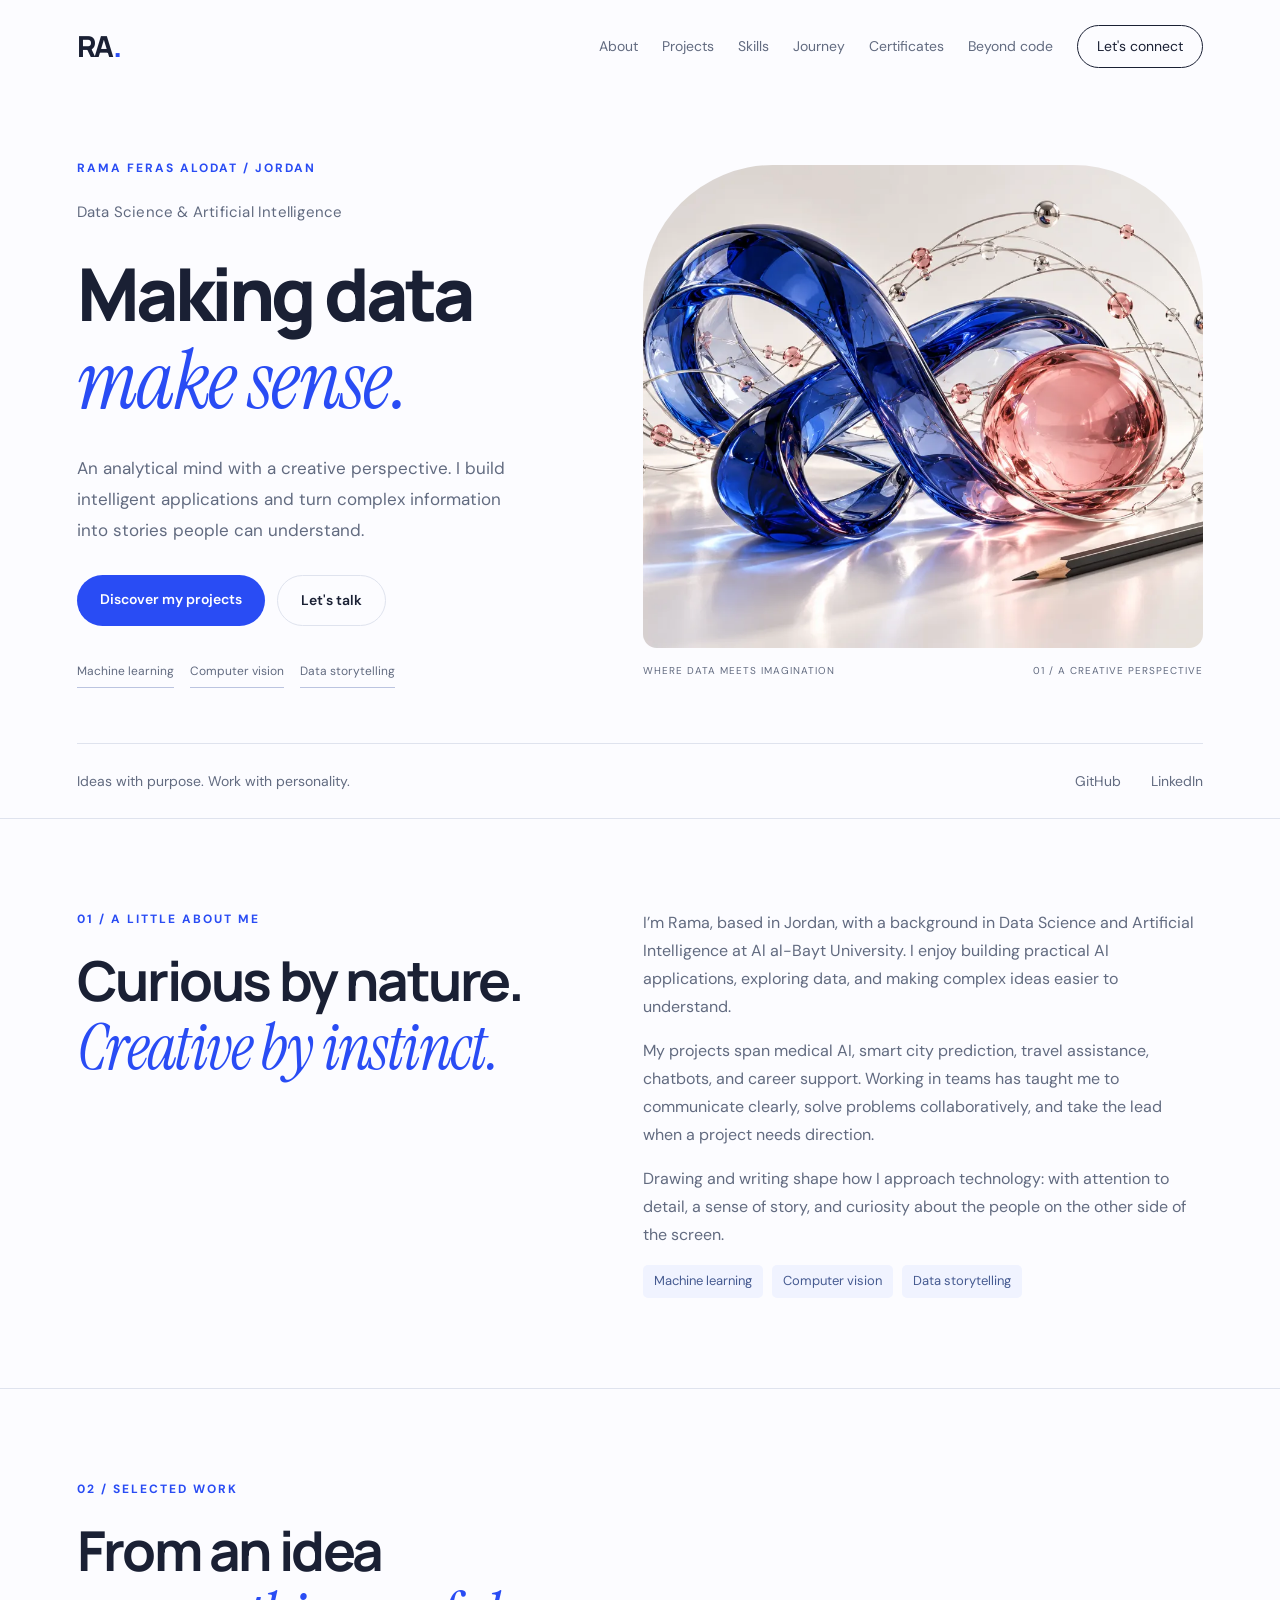
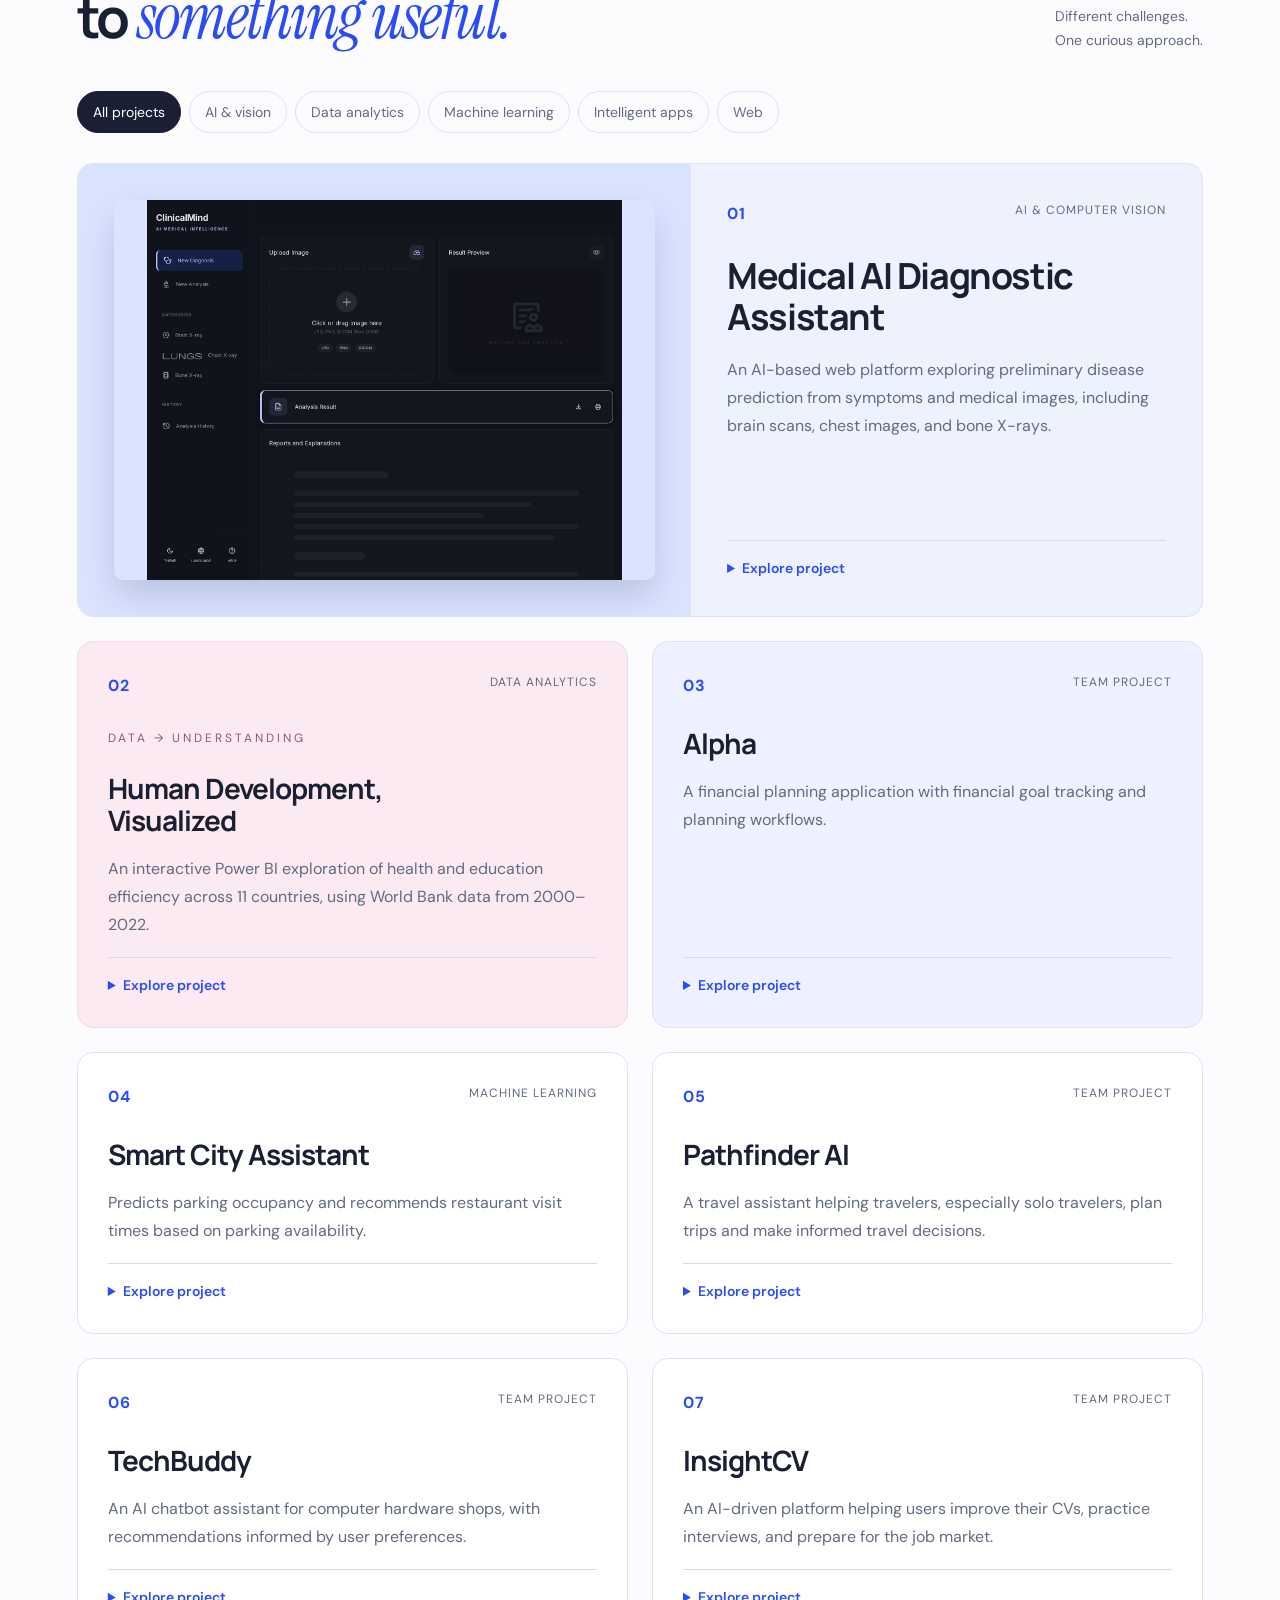
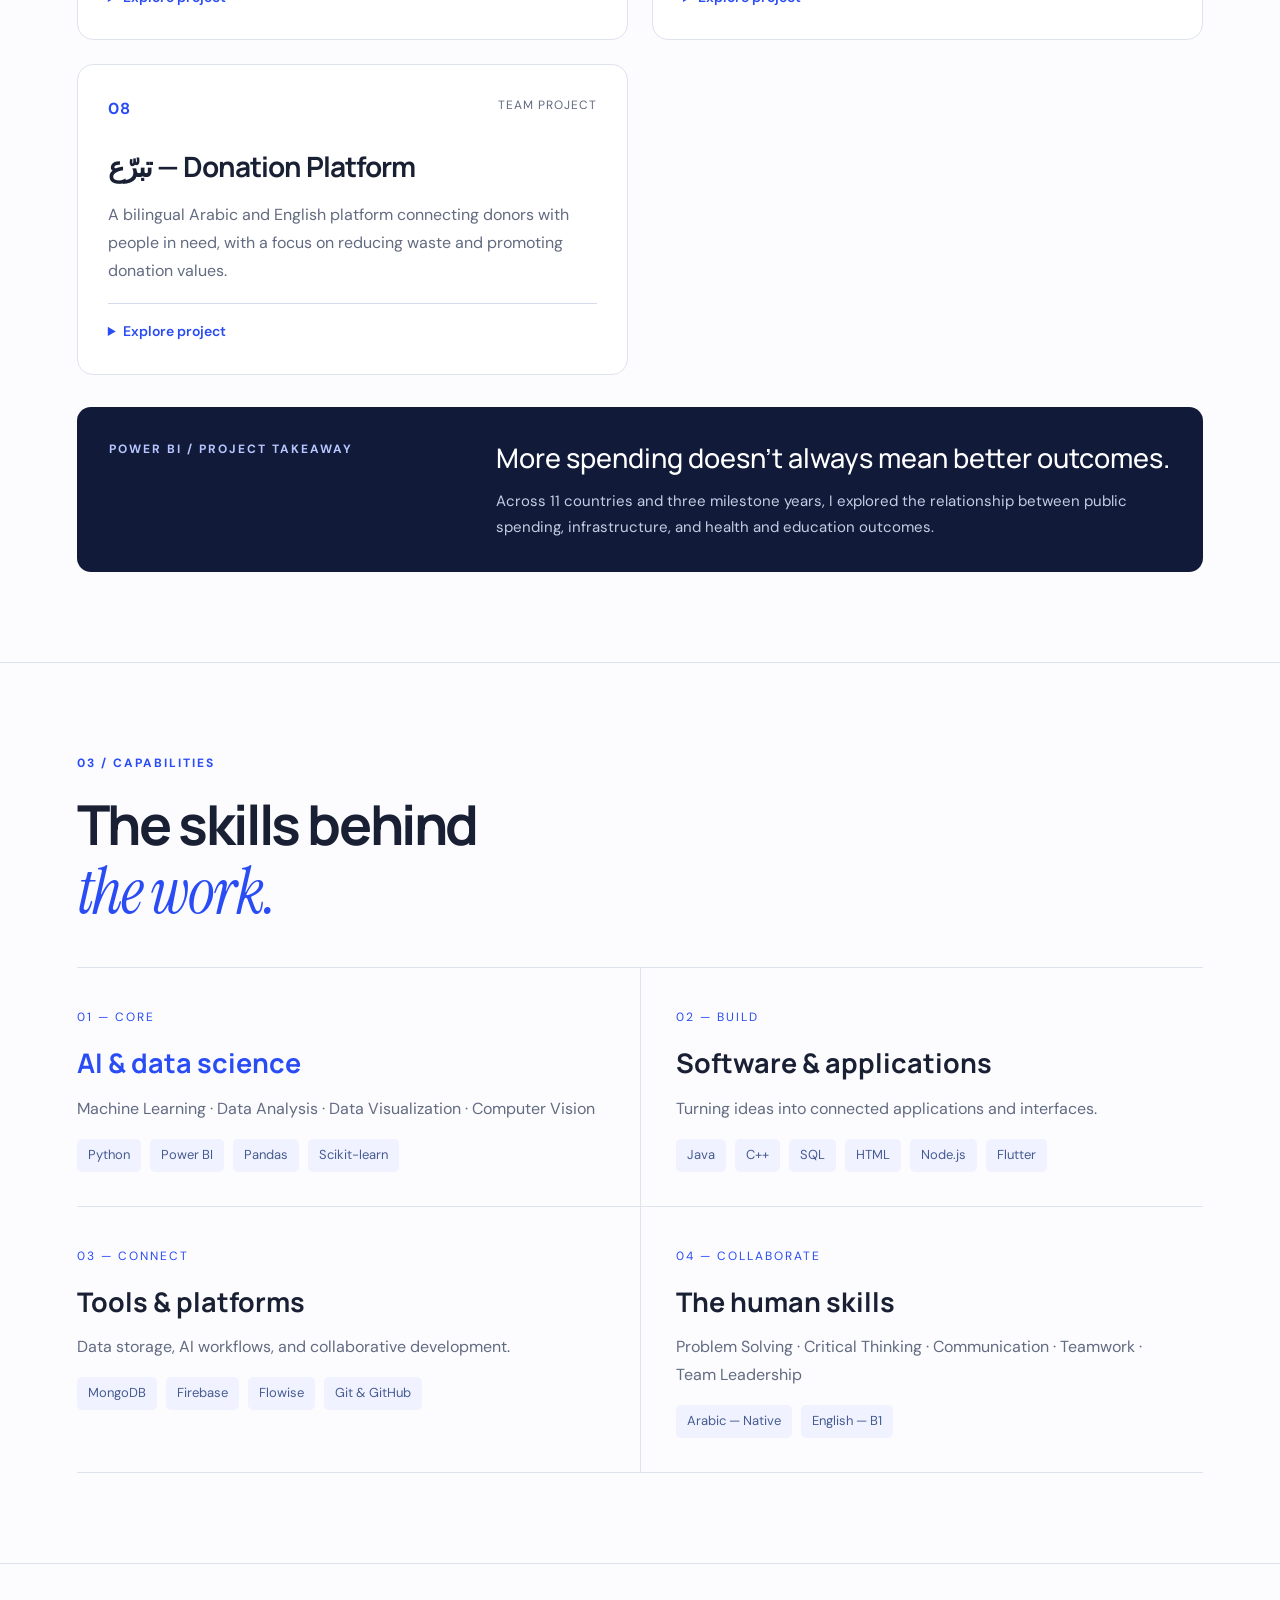
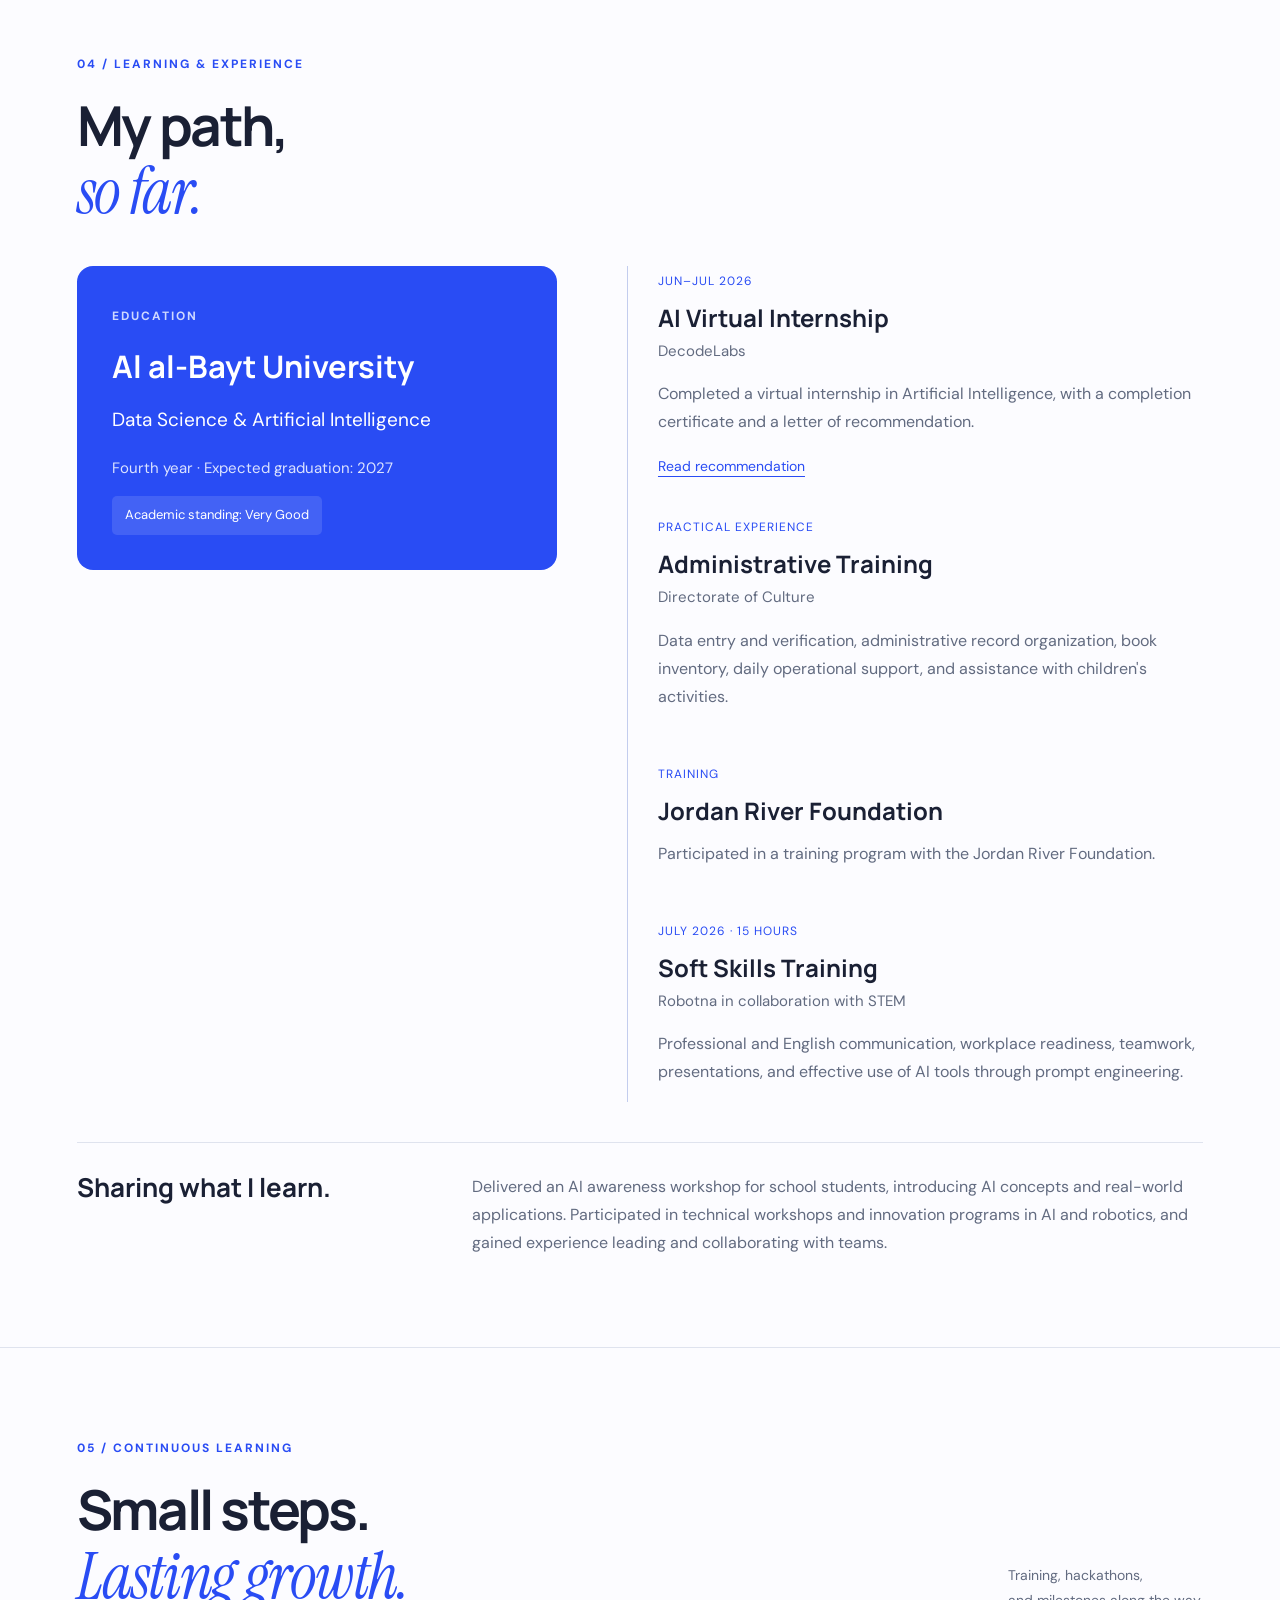
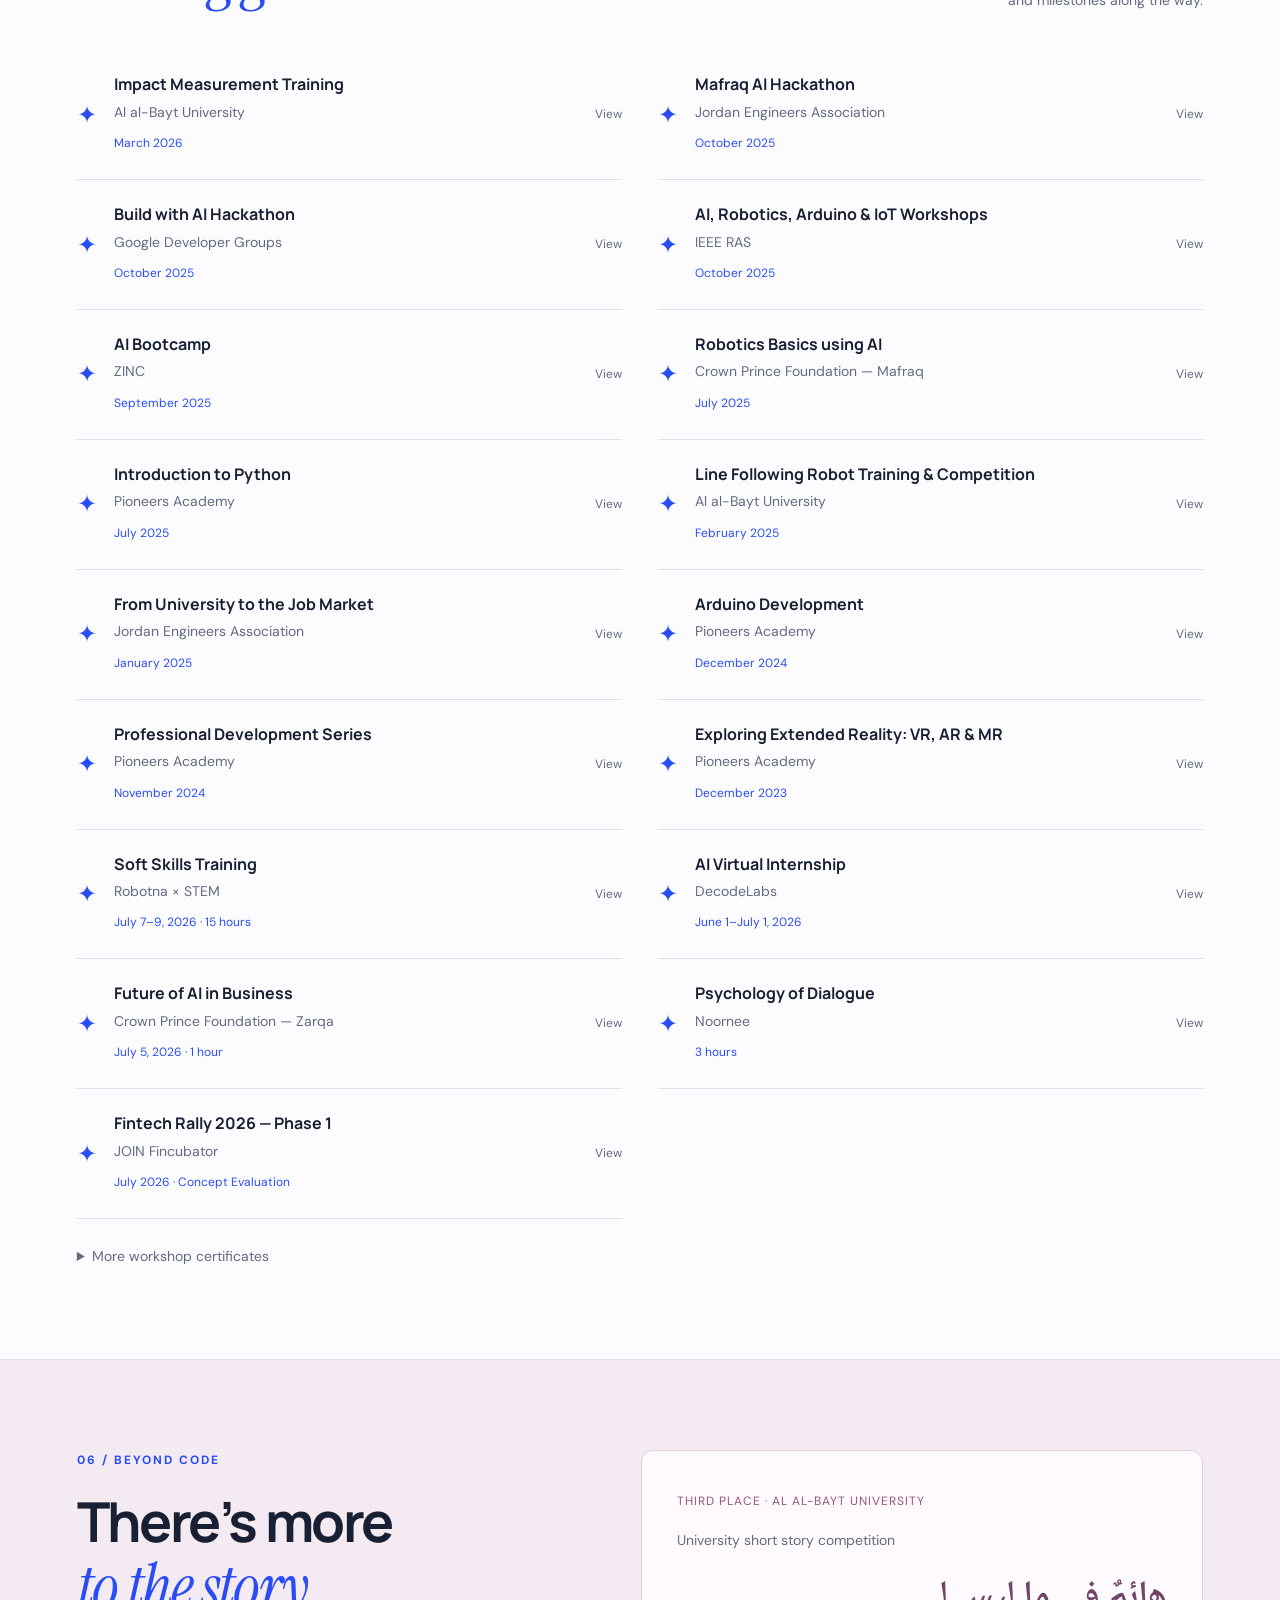
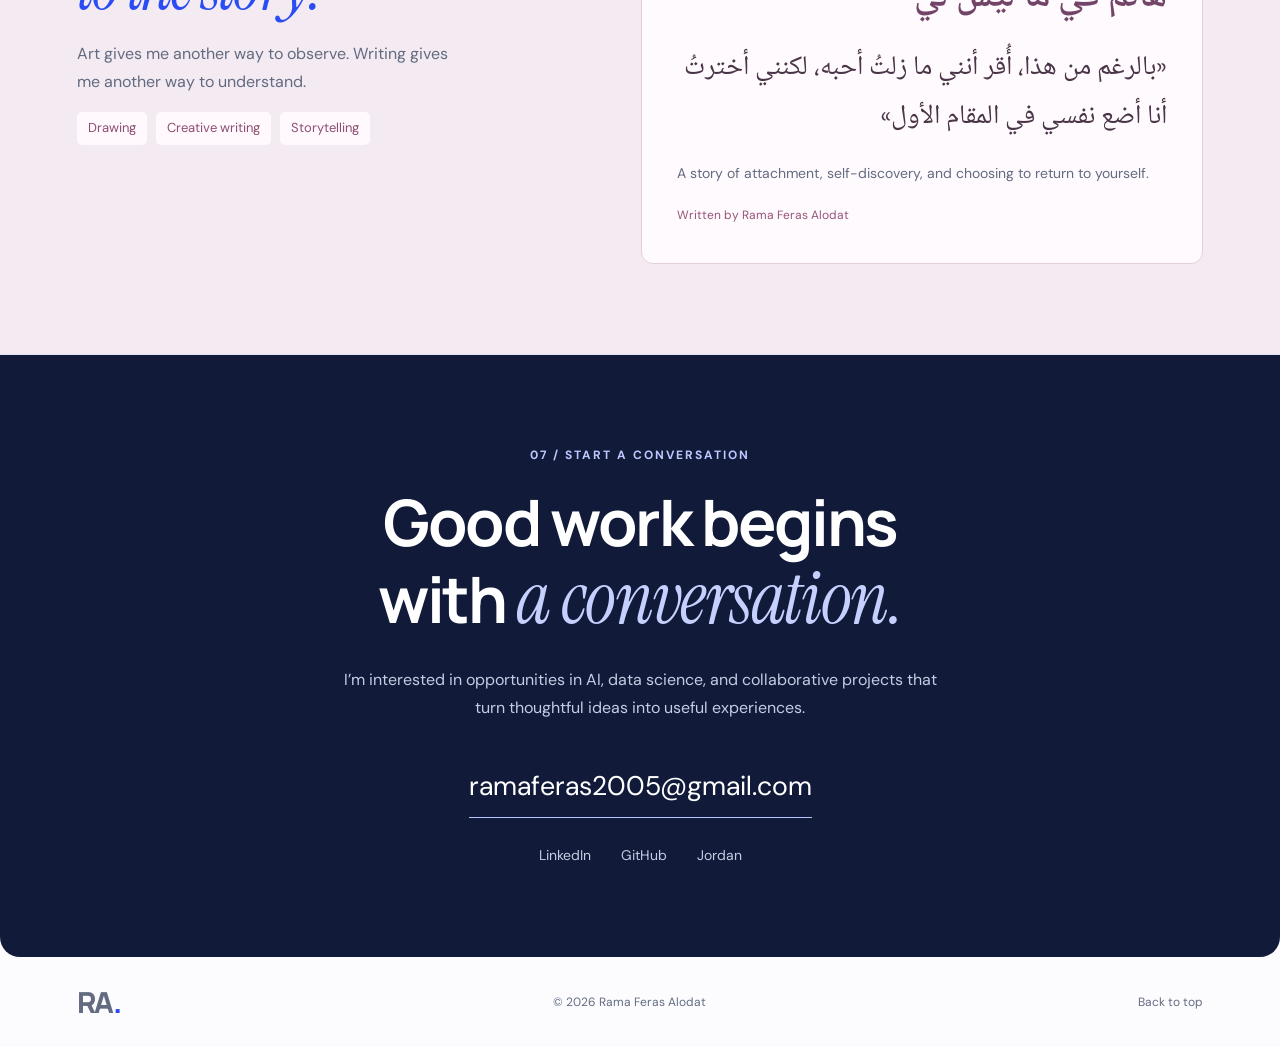
==== index.html @ cea36b36 "Redesign portfolio with editorial artwork, project imagery and clear documentation" ====
<!doctype html><html lang="en"><head><meta charset="UTF-8"><meta name="viewport" content="width=device-width, initial-scale=1"><meta name="description" content="Rama Feras Alodat — Data Science & Artificial Intelligence. Explore medical AI, machine learning, full-stack applications, and data storytelling projects."><meta name="theme-color" content="#0b1020"><title>Rama Feras Alodat | Data Science & AI</title><link rel="icon" href="favicon.svg" type="image/svg+xml"><link rel="stylesheet" href="style.css?v=2"></head><body>
<a class="skip" href="#main">Skip to content</a><header><a href="#home" class="brand" aria-label="Rama Alodat home">RA<span>.</span></a><button class="menu" aria-expanded="false" aria-controls="nav">Menu</button><nav id="nav"><a href="#about">About</a><a href="#projects">Projects</a><a href="#skills">Skills</a><a href="#journey">Journey</a><a href="#certificates">Certificates</a><a href="#creative">Beyond code</a><a href="#contact" class="nav-contact">Let's connect</a></nav></header>
<main id="main"><section class="hero" id="home"><div class="hero-copy"><p class="eyebrow">RAMA FERAS ALODAT / JORDAN</p><p class="profession">Data Science & Artificial Intelligence</p><h1>Making data<br><em>make sense.</em></h1><p class="intro">An analytical mind with a creative perspective. I build intelligent applications and turn complex information into stories people can understand.</p><div class="actions"><a class="button" href="#projects">Discover my projects</a><a class="button secondary" href="mailto:ramaferas2005@gmail.com">Let's talk</a></div><div class="hero-mini"><span>Machine learning</span><span>Computer vision</span><span>Data storytelling</span></div></div><figure class="hero-art"><img src="assets/rama-hero.webp" alt="Original glass sculpture combining cobalt ribbons, a rose orb, and fine data-like strands with a pencil" width="1200" height="800" fetchpriority="high"><figcaption><span>WHERE DATA MEETS IMAGINATION</span><span>01 / A CREATIVE PERSPECTIVE</span></figcaption></figure><div class="hero-foot"><span>Ideas with purpose. Work with personality.</span><a href="https://github.com/Ramaalodat" target="_blank" rel="noopener noreferrer">GitHub</a><a href="https://www.linkedin.com/in/rama-alodat-686aa932a" target="_blank" rel="noopener noreferrer">LinkedIn</a></div></section>
<section id="about" class="section about"><div><p class="eyebrow">01 / A LITTLE ABOUT ME</p><h2>Curious by nature.<br><em>Creative by instinct.</em></h2></div><div class="about-copy"><p>I’m Rama, based in Jordan, with a background in Data Science and Artificial Intelligence at Al al-Bayt University. I enjoy building practical AI applications, exploring data, and making complex ideas easier to understand.</p><p>My projects span medical AI, smart city prediction, travel assistance, chatbots, and career support. Working in teams has taught me to communicate clearly, solve problems collaboratively, and take the lead when a project needs direction.</p><p>Drawing and writing shape how I approach technology: with attention to detail, a sense of story, and curiosity about the people on the other side of the screen.</p><div class="about-tags"><span>Machine learning</span><span>Computer vision</span><span>Data storytelling</span></div></div></section>
<section id="projects" class="section"><div class="section-heading"><div><p class="eyebrow">02 / SELECTED WORK</p><h2>From an idea<br>to <em>something useful.</em></h2></div><p>Different challenges.<br>One curious approach.</p></div><div class="filters" role="group" aria-label="Filter projects"><button class="active" aria-pressed="true" data-filter="All">All projects</button><button aria-pressed="false" data-filter="AI & Computer Vision">AI & vision</button><button aria-pressed="false" data-filter="Data Analytics">Data analytics</button><button aria-pressed="false" data-filter="Machine Learning">Machine learning</button><button aria-pressed="false" data-filter="Intelligent Applications">Intelligent apps</button><button aria-pressed="false" data-filter="Web Development">Web</button></div><p class="sr-only" aria-live="polite" id="project-status"></p><div class="project-grid"><article class="project featured" data-category="AI & Computer Vision"><div class="project-image"><img src="assets/medical-project.png" alt="Interface from my MedAssist AI project" width="1200" height="750" loading="lazy"></div><div class="project-body"><div class="project-top"><span>01</span><span>AI & Computer Vision</span></div><h3>Medical AI Diagnostic Assistant</h3><p>An AI-based web platform exploring preliminary disease prediction from symptoms and medical images, including brain scans, chest images, and bone X-rays.</p><details><summary>Explore project</summary><p>Medical AI, image classification, and model integration.</p><p class="tech">Python · Machine Learning · Deep Learning · Computer Vision</p><a class="text-link" href="https://github.com/Ramaalodat/MedAssist-AI" target="_blank" rel="noopener noreferrer">View repository</a></details></div></article><article class="project data-project" data-category="Data Analytics"><div class="project-top"><span>02</span><span>Data Analytics</span></div><div class="project-type">DATA → UNDERSTANDING</div><h3>Human Development,<br>Visualized</h3><p>An interactive Power BI exploration of health and education efficiency across 11 countries, using World Bank data from 2000–2022.</p><details><summary>Explore project</summary><p>Structured multi-decade indicators across 2000, 2010, and 2022. Explored how spending, infrastructure, and public health outcomes relate.</p><p class="tech">Power BI · Data Cleaning · Data Visualization</p><a class="text-link" href="https://github.com/Ramaalodat/powerbi" target="_blank" rel="noopener noreferrer">View repository</a></details></article><article class="project app-project" data-category="Intelligent Applications"><div class="project-top"><span>03</span><span>Team project</span></div><h3>Alpha</h3><p>A financial planning application with financial goal tracking and planning workflows.</p><details><summary>Explore project</summary><p>Exploring intelligent tools that help people organize financial goals.</p><p class="tech">Flutter · Node.js · MySQL</p><a class="text-link" href="https://github.com/Ramaalodat/alphav3" target="_blank" rel="noopener noreferrer">View repository</a></details></article><article class="project" data-category="Machine Learning"><div class="project-top"><span>04</span><span>Machine Learning</span></div><h3>Smart City Assistant</h3><p>Predicts parking occupancy and recommends restaurant visit times based on parking availability.</p><details><summary>Explore project</summary><p>Predictive analytics and data analysis applied to everyday city decisions.</p><p class="tech">Python · Pandas · Scikit-learn</p><a class="text-link" href="https://github.com/Ramaalodat/Smart_parking" target="_blank" rel="noopener noreferrer">View repository</a></details></article><article class="project" data-category="Intelligent Applications"><div class="project-top"><span>05</span><span>Team project</span></div><h3>Pathfinder AI</h3><p>A travel assistant helping travelers, especially solo travelers, plan trips and make informed travel decisions.</p><details><summary>Explore project</summary><p>API integration, location-based services, real-time data processing, and full-stack collaboration.</p><p class="tech">Flutter · Node.js · Firebase · Google APIs · Gemini AI</p><a class="text-link" href="https://github.com/Ramaalodat/PathFinder-AI" target="_blank" rel="noopener noreferrer">View repository</a></details></article><article class="project" data-category="Intelligent Applications"><div class="project-top"><span>06</span><span>Team project</span></div><h3>TechBuddy</h3><p>An AI chatbot assistant for computer hardware shops, with recommendations informed by user preferences.</p><details><summary>Explore project</summary><p>Chatbot development, workflow design, and recommendation logic.</p><p class="tech">Node.js · HTML · Flowise</p><span class="muted">Project overview</span></details></article><article class="project" data-category="Intelligent Applications"><div class="project-top"><span>07</span><span>Team project</span></div><h3>InsightCV</h3><p>An AI-driven platform helping users improve their CVs, practice interviews, and prepare for the job market.</p><details><summary>Explore project</summary><p>Backend development, database management, and systems for CV analysis and user support.</p><p class="tech">PHP · Node.js · HTML · MongoDB</p><a class="text-link" href="https://github.com/Ramaalodat/Project-InsightCV" target="_blank" rel="noopener noreferrer">View repository</a></details></article><article class="project" data-category="Web Development"><div class="project-top"><span>08</span><span>Team project</span></div><h3>تبرّع — Donation Platform</h3><p>A bilingual Arabic and English platform connecting donors with people in need, with a focus on reducing waste and promoting donation values.</p><details><summary>Explore project</summary><p>Bilingual web development, database design, and green computing concepts.</p><p class="tech">Node.js · MongoDB · HTML · CSS</p><a class="text-link" href="https://github.com/Ramaalodat/TBR3" target="_blank" rel="noopener noreferrer">View repository</a></details></article></div><aside class="insight"><span class="eyebrow">POWER BI / PROJECT TAKEAWAY</span><p>More spending doesn’t always mean better outcomes.</p><span>Across 11 countries and three milestone years, I explored the relationship between public spending, infrastructure, and health and education outcomes.</span></aside></section>
<section id="skills" class="section"><p class="eyebrow">03 / CAPABILITIES</p><h2>The skills behind<br><em>the work.</em></h2><div class="skill-grid"><article class="skill primary"><span class="skill-no">01 — CORE</span><h3>AI & data science</h3><p>Machine Learning · Data Analysis · Data Visualization · Computer Vision</p><div class="pill-row"><span>Python</span><span>Power BI</span><span>Pandas</span><span>Scikit-learn</span></div></article><article class="skill"><span class="skill-no">02 — BUILD</span><h3>Software & applications</h3><p>Turning ideas into connected applications and interfaces.</p><div class="pill-row"><span>Java</span><span>C++</span><span>SQL</span><span>HTML</span><span>Node.js</span><span>Flutter</span></div></article><article class="skill"><span class="skill-no">03 — CONNECT</span><h3>Tools & platforms</h3><p>Data storage, AI workflows, and collaborative development.</p><div class="pill-row"><span>MongoDB</span><span>Firebase</span><span>Flowise</span><span>Git & GitHub</span></div></article><article class="skill"><span class="skill-no">04 — COLLABORATE</span><h3>The human skills</h3><p>Problem Solving · Critical Thinking · Communication · Teamwork · Team Leadership</p><div class="pill-row"><span>Arabic — Native</span><span>English — B1</span></div></article></div></section>
<section id="journey" class="section"><div class="section-heading"><div><p class="eyebrow">04 / LEARNING & EXPERIENCE</p><h2>My path,<br><em>so far.</em></h2></div></div><div class="journey-grid"><article class="education"><span class="eyebrow">EDUCATION</span><h3>Al al-Bayt University</h3><p class="degree">Data Science & Artificial Intelligence</p><p>Fourth year · Expected graduation: 2027</p><span class="grade">Academic standing: Very Good</span></article><div class="timeline"><article><span>JUN–JUL 2026</span><h3>AI Virtual Internship</h3><h4>DecodeLabs</h4><p>Completed a virtual internship in Artificial Intelligence, with a completion certificate and a letter of recommendation.</p><a class="text-link" href="certificates/Letter_of_Recommendation.pdf" target="_blank" rel="noopener noreferrer">Read recommendation</a></article><article><span>PRACTICAL EXPERIENCE</span><h3>Administrative Training</h3><h4>Directorate of Culture</h4><p>Data entry and verification, administrative record organization, book inventory, daily operational support, and assistance with children's activities.</p></article><article><span>TRAINING</span><h3>Jordan River Foundation</h3><p>Participated in a training program with the Jordan River Foundation.</p></article><article><span>JULY 2026 · 15 HOURS</span><h3>Soft Skills Training</h3><h4>Robotna in collaboration with STEM</h4><p>Professional and English communication, workplace readiness, teamwork, presentations, and effective use of AI tools through prompt engineering.</p></article></div></div><div class="leadership"><h3>Sharing what I learn.</h3><p>Delivered an AI awareness workshop for school students, introducing AI concepts and real-world applications. Participated in technical workshops and innovation programs in AI and robotics, and gained experience leading and collaborating with teams.</p></div></section>
<section id="certificates" class="section"><div class="section-heading"><div><p class="eyebrow">05 / CONTINUOUS LEARNING</p><h2>Small steps.<br><em>Lasting growth.</em></h2></div><p>Training, hackathons,<br>and milestones along the way.</p></div><div class="cert-grid"><a class="certificate" href="certificates/certificate-Impact-Measurement-Training.jpeg" target="_blank" rel="noopener noreferrer"><span class="cert-mark">✦</span><div><h3>Impact Measurement Training</h3><p>Al al-Bayt University</p><small>March 2026</small></div><span class="view">View</span></a><a class="certificate" href="certificates/certificate-Al-Mafraq-AI-Hackathon-2025.jpeg" target="_blank" rel="noopener noreferrer"><span class="cert-mark">✦</span><div><h3>Mafraq AI Hackathon</h3><p>Jordan Engineers Association</p><small>October 2025</small></div><span class="view">View</span></a><a class="certificate" href="certificates/certificate-participation-in-the-Build-with-Al-Hackathon-2025.jpeg" target="_blank" rel="noopener noreferrer"><span class="cert-mark">✦</span><div><h3>Build with AI Hackathon</h3><p>Google Developer Groups</p><small>October 2025</small></div><span class="view">View</span></a><a class="certificate" href="certificates/certificate-Introduction-to-Al-Workshop.jpeg" target="_blank" rel="noopener noreferrer"><span class="cert-mark">✦</span><div><h3>AI, Robotics, Arduino & IoT Workshops</h3><p>IEEE RAS</p><small>October 2025</small></div><span class="view">View</span></a><a class="certificate" href="certificates/certificate-participation-in-the-Al-Bootcamp1.jpeg" target="_blank" rel="noopener noreferrer"><span class="cert-mark">✦</span><div><h3>AI Bootcamp</h3><p>ZINC</p><small>September 2025</small></div><span class="view">View</span></a><a class="certificate" href="certificates/certificate-Fundamentals-of-Robotics-Using-Artificial-Intelligence.jpeg" target="_blank" rel="noopener noreferrer"><span class="cert-mark">✦</span><div><h3>Robotics Basics using AI</h3><p>Crown Prince Foundation — Mafraq</p><small>July 2025</small></div><span class="view">View</span></a><a class="certificate" href="certificates/certificate-Free-Webinar-introduction-Python-Language.jpeg" target="_blank" rel="noopener noreferrer"><span class="cert-mark">✦</span><div><h3>Introduction to Python</h3><p>Pioneers Academy</p><small>July 2025</small></div><span class="view">View</span></a><a class="certificate" href="certificates/certificate-Line-Following-Competition.jpeg" target="_blank" rel="noopener noreferrer"><span class="cert-mark">✦</span><div><h3>Line Following Robot Training & Competition</h3><p>Al al-Bayt University</p><small>February 2025</small></div><span class="view">View</span></a><a class="certificate" href="certificates/certificate-Your-Journey-from-University-Life-t-the-Job-Market.jpeg" target="_blank" rel="noopener noreferrer"><span class="cert-mark">✦</span><div><h3>From University to the Job Market</h3><p>Jordan Engineers Association</p><small>January 2025</small></div><span class="view">View</span></a><a class="certificate" href="certificates/certificate-Arduino.jpeg" target="_blank" rel="noopener noreferrer"><span class="cert-mark">✦</span><div><h3>Arduino Development</h3><p>Pioneers Academy</p><small>December 2024</small></div><span class="view">View</span></a><a class="certificate" href="certificates/certificate-Computer-Vision-in-Artificial-Intelligence.jpeg" target="_blank" rel="noopener noreferrer"><span class="cert-mark">✦</span><div><h3>Professional Development Series</h3><p>Pioneers Academy</p><small>November 2024</small></div><span class="view">View</span></a><a class="certificate" href="certificates/certificate-Exploring-Extended-Reality-VR.AR-%26-MR.jpeg" target="_blank" rel="noopener noreferrer"><span class="cert-mark">✦</span><div><h3>Exploring Extended Reality: VR, AR & MR</h3><p>Pioneers Academy</p><small>December 2023</small></div><span class="view">View</span></a><a class="certificate" href="certificates/certificate-soft-skills-Training.jpeg" target="_blank" rel="noopener noreferrer"><span class="cert-mark">✦</span><div><h3>Soft Skills Training</h3><p>Robotna × STEM</p><small>July 7–9, 2026 · 15 hours</small></div><span class="view">View</span></a><a class="certificate" href="certificates/DecodeLabs%20Internship%20Certificate%20%281%29.pdf" target="_blank" rel="noopener noreferrer"><span class="cert-mark">✦</span><div><h3>AI Virtual Internship</h3><p>DecodeLabs</p><small>June 1–July 1, 2026</small></div><span class="view">View</span></a><a class="certificate" href="certificates/certificate-The-Future-of-Artificial-Intelligence-in-Business.jpeg" target="_blank" rel="noopener noreferrer"><span class="cert-mark">✦</span><div><h3>Future of AI in Business</h3><p>Crown Prince Foundation — Zarqa</p><small>July 5, 2026 · 1 hour</small></div><span class="view">View</span></a><a class="certificate" href="certificates/certificate-The-Psychology-of-Dialogue.jpeg" target="_blank" rel="noopener noreferrer"><span class="cert-mark">✦</span><div><h3>Psychology of Dialogue</h3><p>Noornee</p><small>3 hours</small></div><span class="view">View</span></a><a class="certificate" href="certificates/WhatsApp%20Image%202026-10-05%20at%204.18.33%20PM.jpeg" target="_blank" rel="noopener noreferrer"><span class="cert-mark">✦</span><div><h3>Fintech Rally 2026 — Phase 1</h3><p>JOIN Fincubator</p><small>July 2026 · Concept Evaluation</small></div><span class="view">View</span></a></div><details class="more-certificates"><summary>More workshop certificates</summary><div class="supplemental" id="supplemental"><a href="certificates/certificate-Ai-in-Industry-Workshop.jpeg" target="_blank" rel="noopener noreferrer">Ai in Industry Workshop</a><a href="certificates/certificate-Al-Mafraq-AI-Hackathon-2025.jpeg" target="_blank" rel="noopener noreferrer">Al Mafraq AI Hackathon 2025</a><a href="certificates/certificate-ana-ashark.jpeg" target="_blank" rel="noopener noreferrer">ana ashark</a><a href="certificates/certificate-Arduino-Basics-Workshop.jpeg" target="_blank" rel="noopener noreferrer">Arduino Basics Workshop</a><a href="certificates/certificate-Arduino.jpeg" target="_blank" rel="noopener noreferrer">Arduino</a><a href="certificates/certificate-ashark%2B.jpeg" target="_blank" rel="noopener noreferrer">ashark+</a><a href="certificates/certificate-Computer-Vision-in-Artificial-Intelligence.jpeg" target="_blank" rel="noopener noreferrer">Computer Vision in Artificial Intelligence</a><a href="certificates/certificate-Digital-Content-Intelligence.jpeg" target="_blank" rel="noopener noreferrer">Digital Content Intelligence</a><a href="certificates/certificate-Exploring-Extended-Reality-VR.AR-%26-MR.jpeg" target="_blank" rel="noopener noreferrer">Exploring Extended Reality VR.AR &amp; MR</a><a href="certificates/certificate-Free-Webinar-introduction-Python-Language.jpeg" target="_blank" rel="noopener noreferrer">Free Webinar introduction Python Language</a><a href="certificates/certificate-Fundamentals-of-Innovation-in-Tangible-Product-Development.jpeg" target="_blank" rel="noopener noreferrer">Fundamentals of Innovation in Tangible Product Development</a><a href="certificates/certificate-Fundamentals-of-Robotics-Using-Artificial-Intelligence.jpeg" target="_blank" rel="noopener noreferrer">Fundamentals of Robotics Using Artificial Intelligence</a><a href="certificates/certificate-Impact-Measurement-Training.jpeg" target="_blank" rel="noopener noreferrer">Impact Measurement Training</a><a href="certificates/certificate-Introduction-to-Al-Workshop.jpeg" target="_blank" rel="noopener noreferrer">Introduction to Al Workshop</a><a href="certificates/certificate-Leadership-in-Game-Design.jpeg" target="_blank" rel="noopener noreferrer">Leadership in Game Design</a><a href="certificates/certificate-Line-Following-Competition.jpeg" target="_blank" rel="noopener noreferrer">Line Following Competition</a><a href="certificates/certificate-loT-Workshop.jpeg" target="_blank" rel="noopener noreferrer">loT Workshop</a><a href="certificates/certificate-Participating-in-a-study-on-life-skills.jpeg" target="_blank" rel="noopener noreferrer">Participating in a study on life skills</a><a href="certificates/certificate-participation-in-the-Al-Bootcamp1.jpeg" target="_blank" rel="noopener noreferrer">participation in the Al Bootcamp1</a><a href="certificates/certificate-participation-in-the-Build-with-Al-Hackathon-2025.jpeg" target="_blank" rel="noopener noreferrer">participation in the Build with Al Hackathon 2025</a><a href="certificates/certificate-Robotics-Workshop.jpeg" target="_blank" rel="noopener noreferrer">Robotics Workshop</a><a href="certificates/certificate-Smart-Leadership-in-Supply%20Chains.jpeg" target="_blank" rel="noopener noreferrer">Smart Leadership in Supply Chains</a><a href="certificates/certificate-soft-skills-Training.jpeg" target="_blank" rel="noopener noreferrer">soft skills Training</a><a href="certificates/certificate-the-basics-of-line-following-robot-building-training.jpeg" target="_blank" rel="noopener noreferrer">the basics of line following robot building training</a><a href="certificates/certificate-The-Future-of-Artificial-Intelligence-in-Business.jpeg" target="_blank" rel="noopener noreferrer">The Future of Artificial Intelligence in Business</a><a href="certificates/certificate-The-Psychology-of-Dialogue.jpeg" target="_blank" rel="noopener noreferrer">The Psychology of Dialogue</a><a href="certificates/certificate-Your-Journey-from-University-Life-t-the-Job-Market.jpeg" target="_blank" rel="noopener noreferrer">Your Journey from University Life t the Job Market</a><a href="certificates/DecodeLabs%20Internship%20Certificate%20(1).pdf" target="_blank" rel="noopener noreferrer">DecodeLabs Internship Certificate (1)</a><a href="certificates/Letter_of_Recommendation.pdf" target="_blank" rel="noopener noreferrer">Letter_of_Recommendation</a><a href="certificates/WhatsApp%20Image%202026-10-05%20at%204.18.33%20PM.jpeg" target="_blank" rel="noopener noreferrer">WhatsApp Image 2026 10 05 at 4.18.33 PM</a></div></details></section>
<section id="creative" class="section creative"><div><p class="eyebrow">06 / BEYOND CODE</p><h2>There’s more<br><em>to the story.</em></h2><p>Art gives me another way to observe. Writing gives me another way to understand.</p><div class="pill-row"><span>Drawing</span><span>Creative writing</span><span>Storytelling</span></div></div><article class="writing"><span class="award">THIRD PLACE · AL AL-BAYT UNIVERSITY</span><p class="award-context">University short story competition</p><h3 lang="ar" dir="rtl">هائمٌ في ما ليس لي</h3><blockquote lang="ar" dir="rtl">«بالرغم من هذا، أُقر أنني ما زلتُ أحبه، لكنني أخترتُ أنا أضع نفسي في المقام الأول»</blockquote><p>A story of attachment, self-discovery, and choosing to return to yourself.</p><span class="signature">Written by Rama Feras Alodat</span></article></section>
<section id="contact" class="section contact"><p class="eyebrow">07 / START A CONVERSATION</p><h2>Good work begins<br>with <em>a conversation.</em></h2><p>I’m interested in opportunities in AI, data science, and collaborative projects that turn thoughtful ideas into useful experiences.</p><a class="email" href="mailto:ramaferas2005@gmail.com">ramaferas2005@gmail.com</a><div class="contact-links"><a href="https://www.linkedin.com/in/rama-alodat-686aa932a" target="_blank" rel="noopener noreferrer">LinkedIn</a><a href="https://github.com/Ramaalodat" target="_blank" rel="noopener noreferrer">GitHub</a><span>Jordan</span></div></section></main><footer><a class="brand" href="#home">RA<span>.</span></a><span>© 2026 Rama Feras Alodat</span><a href="#home">Back to top</a></footer><script src="script.js?v=2"></script></body></html>
---- style.css ----
@import url('https://fonts.googleapis.com/css2?family=DM+Sans:wght@400;500;600;700&family=Manrope:wght@400;500;600;700;800&family=Instrument+Serif:ital@0;1&family=Noto+Naskh+Arabic:wght@400;600&display=swap');
:root{--bg:#fcfcff;--paper:#fff;--ink:#1a2034;--muted:#626b80;--blue:#294cf4;--pink:#eab2ce;--line:#dfe3ee;--soft:#f0f3ff;--dark:#111b39}*{box-sizing:border-box}html{scroll-behavior:smooth;scroll-padding-top:105px}body{margin:0;background:var(--bg);color:var(--ink);font-family:'DM Sans',sans-serif;font-size:16px;line-height:1.75}a{color:inherit;text-decoration:none}button,summary{font:inherit}a:focus-visible,button:focus-visible,summary:focus-visible{outline:3px solid var(--blue);outline-offset:5px}header{max-width:1400px;margin:auto;display:flex;align-items:center;justify-content:space-between;padding:25px 6%;gap:24px}nav{display:flex;align-items:center;gap:24px;font-size:14px;color:var(--muted)}nav a:hover,.text-link:hover{color:var(--blue)}.brand{font:800 29px 'Manrope',sans-serif;letter-spacing:-1.5px}.brand span{color:var(--blue)}.nav-contact{border:1px solid var(--ink);border-radius:30px;padding:8px 19px;color:var(--ink)}main{max-width:1400px;margin:auto}.hero{padding:65px 6% 0;display:grid;grid-template-columns:1fr 1.05fr;gap:10px 32px;align-items:center}.eyebrow{font-size:12px;font-weight:700;letter-spacing:2px;color:var(--blue);margin:0 0 20px}.profession{font-size:15px;letter-spacing:.2px;color:var(--muted);margin:0 0 27px}h1,h2,h3{font-family:'Manrope',sans-serif;line-height:1.13;margin:0;font-weight:700}h1{font-size:clamp(50px,5.7vw,80px);letter-spacing:-4px;font-weight:800}em{font-family:'Instrument Serif',serif;font-weight:400;font-style:italic;color:var(--blue);letter-spacing:-1.6px}h1 em{font-size:1.13em}.intro{color:var(--muted);max-width:430px;margin:26px 0 30px;font-size:17px;line-height:1.8}.actions{display:flex;gap:12px;flex-wrap:wrap}.button{background:var(--blue);color:white;font-weight:600;padding:12px 23px;border-radius:30px;font-size:14px;transition:transform .2s,box-shadow .2s}.button:hover{transform:translateY(-2px);box-shadow:0 8px 24px #294cf42b}.secondary{background:transparent;color:var(--ink);border:1px solid var(--line)}.hero-mini{display:flex;flex-wrap:wrap;gap:16px;margin-top:35px;color:var(--muted);font-size:12px}.hero-mini span{border-bottom:1px solid #bbc4e0;padding-bottom:5px}.hero-art{margin:0;position:relative;align-self:stretch;display:flex;flex-direction:column;justify-content:center}.hero-art img{width:100%;height:auto;aspect-ratio:1.16;object-fit:cover;object-position:center;border-radius:130px 130px 14px 14px}.hero-art figcaption{display:flex;justify-content:space-between;gap:12px;margin-top:14px;font-size:10px;letter-spacing:1px;color:var(--muted)}.hero-foot{grid-column:1/-1;display:flex;align-items:center;gap:30px;border-top:1px solid var(--line);padding:25px 0;margin-top:45px;color:var(--muted);font-size:14px}.hero-foot>span{margin-right:auto}.section{padding:90px 6%;border-top:1px solid var(--line)}.section h2{font-size:clamp(35px,4.3vw,58px);letter-spacing:-2.4px;line-height:1.12}.section h2 em{font-size:1.16em}.about{display:grid;grid-template-columns:1fr 1.2fr;gap:100px}.about-copy p:first-child{margin-top:0}.about-copy p{color:var(--muted);font-size:16px}.about-tags,.pill-row{display:flex;flex-wrap:wrap;gap:9px}.about-tags span,.pill-row span{background:var(--soft);padding:5px 11px;font-size:13px;border-radius:5px;color:#465b91}.section-heading{display:flex;align-items:end;justify-content:space-between;gap:24px;margin-bottom:38px}.section-heading>p{margin:0;color:var(--muted);font-size:14px}.filters{display:flex;gap:8px;flex-wrap:wrap;margin-bottom:30px}.filters button{background:none;color:var(--muted);border:1px solid var(--line);padding:8px 15px;border-radius:24px;font-size:14px;cursor:pointer}.filters button.active{background:var(--ink);color:white;border-color:var(--ink)}.project-grid{display:grid;grid-template-columns:repeat(2,1fr);gap:24px}.project{padding:30px;background:var(--paper);border:1px solid var(--line);border-radius:16px;transition:transform .25s,box-shadow .25s;display:flex;flex-direction:column}.project:hover{transform:translateY(-4px);box-shadow:0 14px 35px #1a20340b}.project-top{display:flex;justify-content:space-between;color:var(--muted);font-size:12px;gap:16px;margin-bottom:28px;text-transform:uppercase;letter-spacing:1px}.project-top>span:first-child{color:var(--blue);font-size:16px;font-weight:700}.project h3{font-size:28px;letter-spacing:-1px}.project p{color:var(--muted);margin:18px 0;font-size:16px}.project details{border-top:1px solid #d4dcec;padding-top:15px;margin-top:auto}.project summary{cursor:pointer;color:var(--blue);font-size:14px;font-weight:600}.tech{font-size:14px!important;color:var(--blue)!important}.text-link{display:inline-block;font-size:14px;text-decoration:underline;text-underline-offset:5px;color:var(--blue)}.muted{color:var(--muted);font-size:14px}.project.featured{grid-column:1/-1;display:grid;grid-template-columns:1.2fr 1fr;padding:0;overflow:hidden;background:#eef2ff}.project-image{padding:36px;display:flex;align-items:center;background:#dbe4ff;min-height:350px}.project-image img{display:block;width:100%;height:auto;max-height:380px;object-fit:contain;border-radius:9px;box-shadow:0 16px 35px #17214b2b}.project-body{padding:36px;display:flex;flex-direction:column}.project-body h3{font-size:36px;letter-spacing:-1.4px}.data-project{background:#fceaf2;border-color:#f1dbe6}.project-type{font-size:12px;letter-spacing:3px;color:#965578;margin-bottom:24px}.app-project{background:#eef1ff}.insight{display:grid;grid-template-columns:1fr 2fr;gap:12px 50px;padding:32px;margin-top:32px;border-radius:14px;background:var(--dark);color:white}.insight .eyebrow{grid-row:1/3;margin:0;color:#b8c6ff}.insight p{font:500 27px 'Manrope';margin:0}.insight>span:last-child{font-size:15px;color:#c4cde3}.skill-grid{display:grid;grid-template-columns:repeat(2,1fr);gap:0;margin-top:40px;border-top:1px solid var(--line)}.skill{padding:34px 28px 34px 0;border-bottom:1px solid var(--line)}.skill:nth-child(even){padding-left:35px;border-left:1px solid var(--line)}.skill-no{font-size:12px;letter-spacing:2px;color:var(--blue)}.skill h3{font-size:27px;margin-top:18px}.skill p{color:var(--muted);font-size:16px}.skill.primary h3{color:var(--blue)}.journey-grid{display:grid;grid-template-columns:1fr 1.2fr;gap:70px}.education{background:var(--blue);color:white;padding:35px;border-radius:16px;align-self:start}.education .eyebrow{color:#ced8ff}.education h3{font-size:31px;margin-top:20px}.education p{color:#dce3ff;font-size:15px}.education .degree{font-size:19px;color:white}.grade{display:inline-block;background:#ffffff1f;color:white;padding:8px 13px;font-size:13px;border-radius:5px}.timeline{border-left:1px solid #c3cdee;padding-left:30px}.timeline article{padding-bottom:32px}.timeline article:last-child{padding-bottom:0}.timeline article>span{color:var(--blue);font-size:12px;letter-spacing:1px}.timeline h3{font-size:24px;margin-top:10px}.timeline h4{margin:7px 0;color:var(--muted);font-size:15px;font-weight:400}.timeline p{font-size:16px;color:var(--muted)}.leadership{border-top:1px solid var(--line);margin-top:40px;padding-top:30px;display:grid;grid-template-columns:1fr 2fr;gap:30px}.leadership h3{font-size:26px}.leadership p{margin:0;color:var(--muted)}.cert-grid{display:grid;grid-template-columns:repeat(2,1fr);gap:0 36px}.certificate{display:flex;align-items:center;gap:17px;padding:23px 0;border-bottom:1px solid var(--line)}.certificate:hover h3{color:var(--blue)}.cert-mark{font-size:24px;color:var(--blue)}.certificate h3{font-size:16px;line-height:1.4}.certificate p{font-size:14px;margin:4px 0;color:var(--muted)}.certificate small{font-size:12px;color:var(--blue)}.view{font-size:12px;color:var(--muted);margin-left:auto}.more-certificates{margin-top:25px;color:var(--muted)}.more-certificates summary{cursor:pointer;font-size:14px}.supplemental{display:grid;grid-template-columns:1fr 1fr;gap:12px;margin-top:20px}.supplemental a{font-size:14px;color:var(--blue);border-bottom:1px solid var(--line);padding:8px}.creative{display:grid;grid-template-columns:1fr 1.15fr;gap:75px;background:#f4eaf1}.creative>div>p:not(.eyebrow){color:var(--muted);max-width:380px}.creative .pill-row span{background:#fff8fc;color:#8c4e73}.writing{background:#fffafd;border:1px solid #e5cfdd;border-radius:12px;padding:35px}.award{font-size:12px;letter-spacing:1px;color:#965578}.award-context{font-size:14px;color:var(--muted)}.writing h3{font-family:'Noto Naskh Arabic',serif;font-size:37px;font-weight:600;margin:25px 0;color:#724468}.writing blockquote{font-family:'Noto Naskh Arabic',serif;font-size:27px;line-height:1.8;margin:20px 0;color:#493547}.writing>p{font-size:14px;color:var(--muted)}.signature{font-size:12px;color:#965578}.contact{text-align:center;background:var(--dark);color:white;border-radius:0 0 20px 20px}.contact .eyebrow{color:#bdc8ff}.contact h2{font-size:clamp(38px,5vw,66px)}.contact h2 em{color:#c6d0ff}.contact>p:not(.eyebrow){max-width:620px;margin:25px auto;color:#c3cde4}.email{font-size:clamp(18px,3vw,27px);display:inline-block;border-bottom:1px solid #b6c4ff;padding-bottom:8px;margin:15px 0 25px;overflow-wrap:anywhere}.contact-links{display:flex;justify-content:center;gap:30px;font-size:14px;color:#c3cde4}footer{max-width:1400px;margin:auto;display:flex;align-items:center;justify-content:space-between;gap:20px;padding:25px 6%;font-size:12px;color:var(--muted)}.menu{display:none}.skip{position:absolute;left:20px;top:-80px;background:var(--blue);color:white;padding:8px;z-index:10}.skip:focus{top:10px}.sr-only{position:absolute;width:1px;height:1px;padding:0;margin:-1px;overflow:hidden;clip:rect(0,0,0,0);white-space:nowrap;border:0}[hidden]{display:none!important}@media(max-width:1100px){nav{gap:14px;font-size:12px}.hero{gap:25px}.hero-art img{border-radius:100px 100px 12px 12px}.about,.journey-grid,.creative{gap:40px}.hero-mini{gap:12px}.hero-art figcaption{font-size:9px}}@media(max-width:780px){header{position:relative;padding:20px 6%}.menu{display:block;border:1px solid var(--line);padding:6px 16px;background:none;color:var(--ink);border-radius:20px;font-size:14px}nav{display:none;position:absolute;top:76px;left:5%;right:5%;padding:22px;background:white;border:1px solid var(--line);border-radius:12px;z-index:5;font-size:16px;box-shadow:0 15px 30px #1a203414}nav.open{display:flex;flex-direction:column;align-items:start;gap:15px}.hero{grid-template-columns:1fr;padding:35px 6% 0;gap:35px}h1{font-size:58px;letter-spacing:-3px}.profession{font-size:14px}.intro{font-size:16px}.hero-art img{aspect-ratio:1.5;border-radius:75px 75px 12px 12px}.hero-mini{margin-top:25px}.hero-art figcaption{font-size:9px;letter-spacing:.5px}.hero-foot{margin-top:5px;gap:20px;flex-wrap:wrap;font-size:12px}.hero-foot>span{flex-basis:100%}.section{padding:60px 6%}.section h2{letter-spacing:-1.7px;font-size:40px}.about,.journey-grid,.creative{grid-template-columns:1fr;gap:30px}.section-heading{display:block}.section-heading>p{margin-top:20px}.project-grid,.skill-grid,.cert-grid{grid-template-columns:1fr}.project{padding:26px}.project.featured{grid-template-columns:1fr}.project-image{padding:25px;min-height:0}.project-body{padding:27px}.project-body h3{font-size:29px}.skill:nth-child(even){padding-left:0;border-left:0}.skill{padding:28px 0}.insight{display:block;padding:26px}.insight p{margin:12px 0;font-size:23px}.leadership{grid-template-columns:1fr;gap:15px}.supplemental{grid-template-columns:1fr}.writing{padding:25px}footer{flex-wrap:wrap}.certificate{padding:20px 0}.contact{border-radius:0}.contact h2{font-size:44px}}@media(max-width:360px){h1{font-size:50px}.section h2{font-size:35px}.contact h2{font-size:38px}.hero-mini{gap:10px}}@media(prefers-reduced-motion:reduce){html{scroll-behavior:auto}*{transition:none!important;transform:none!important}}
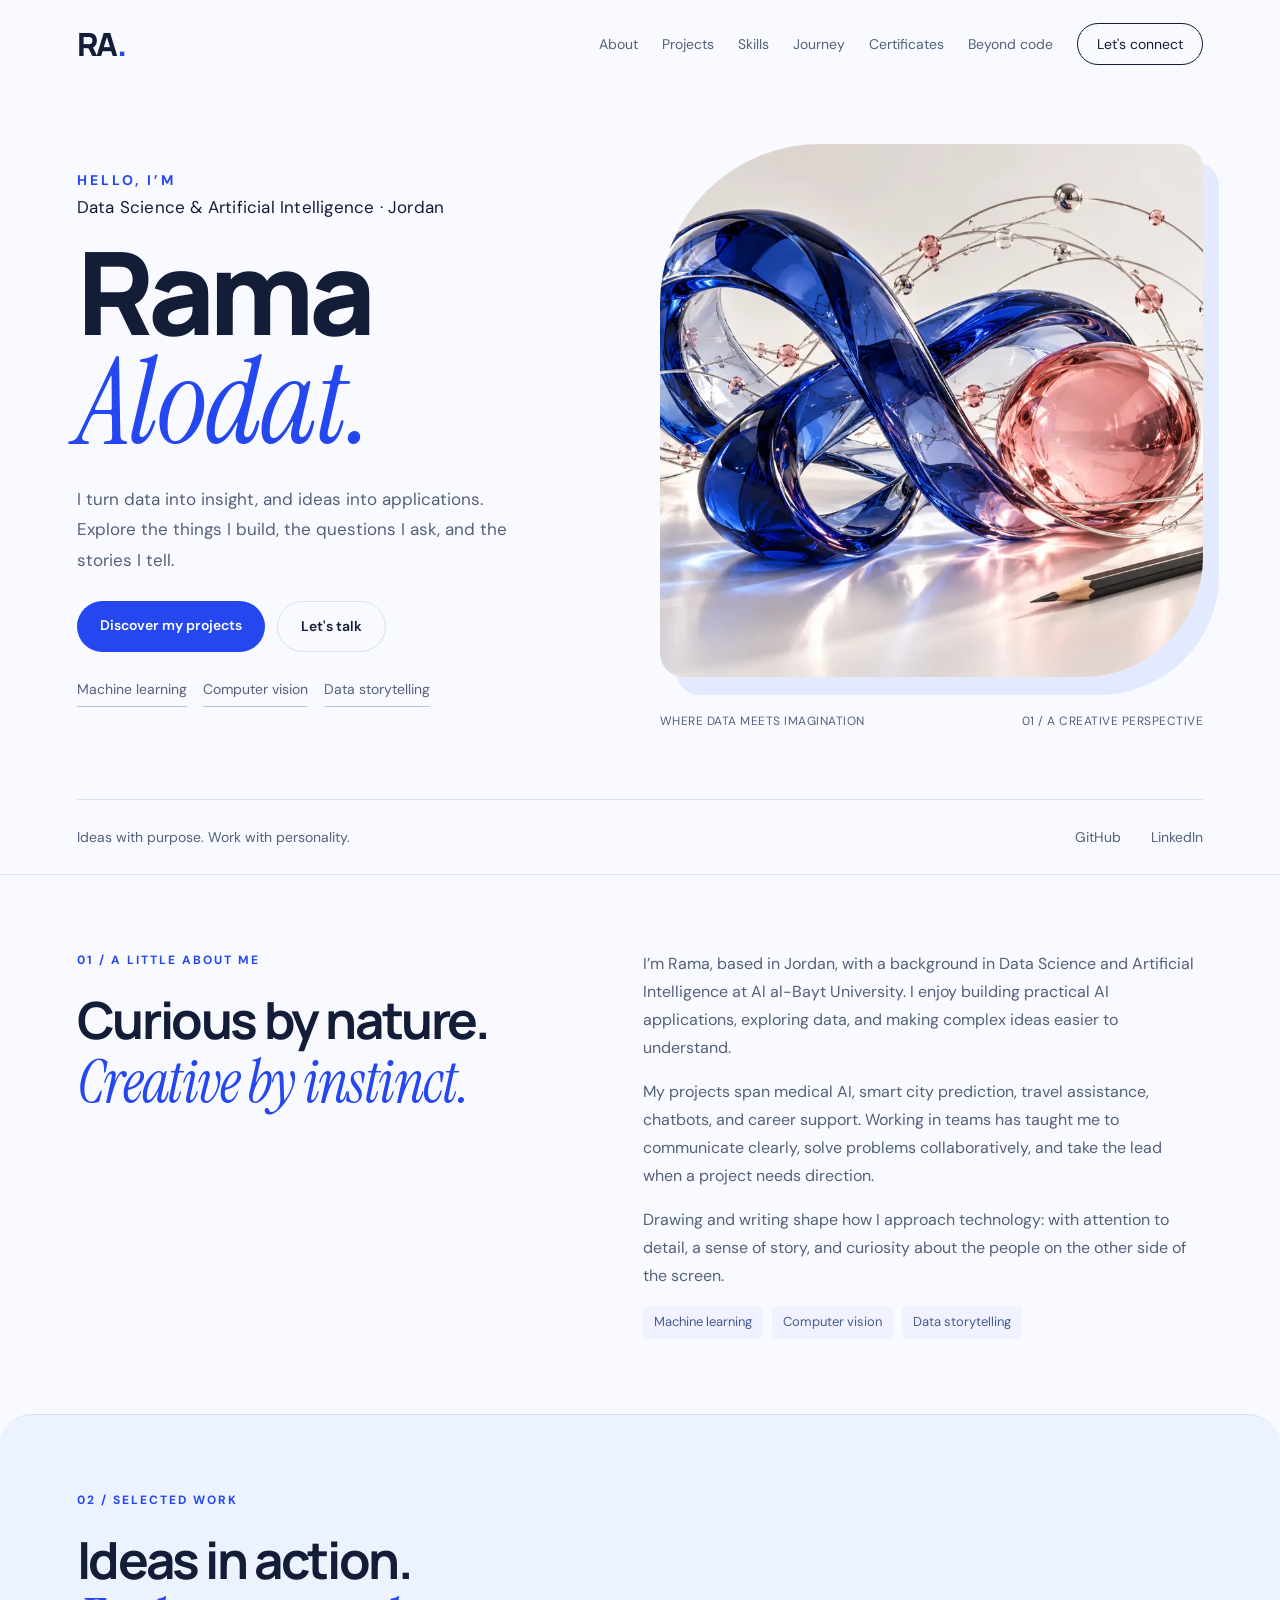
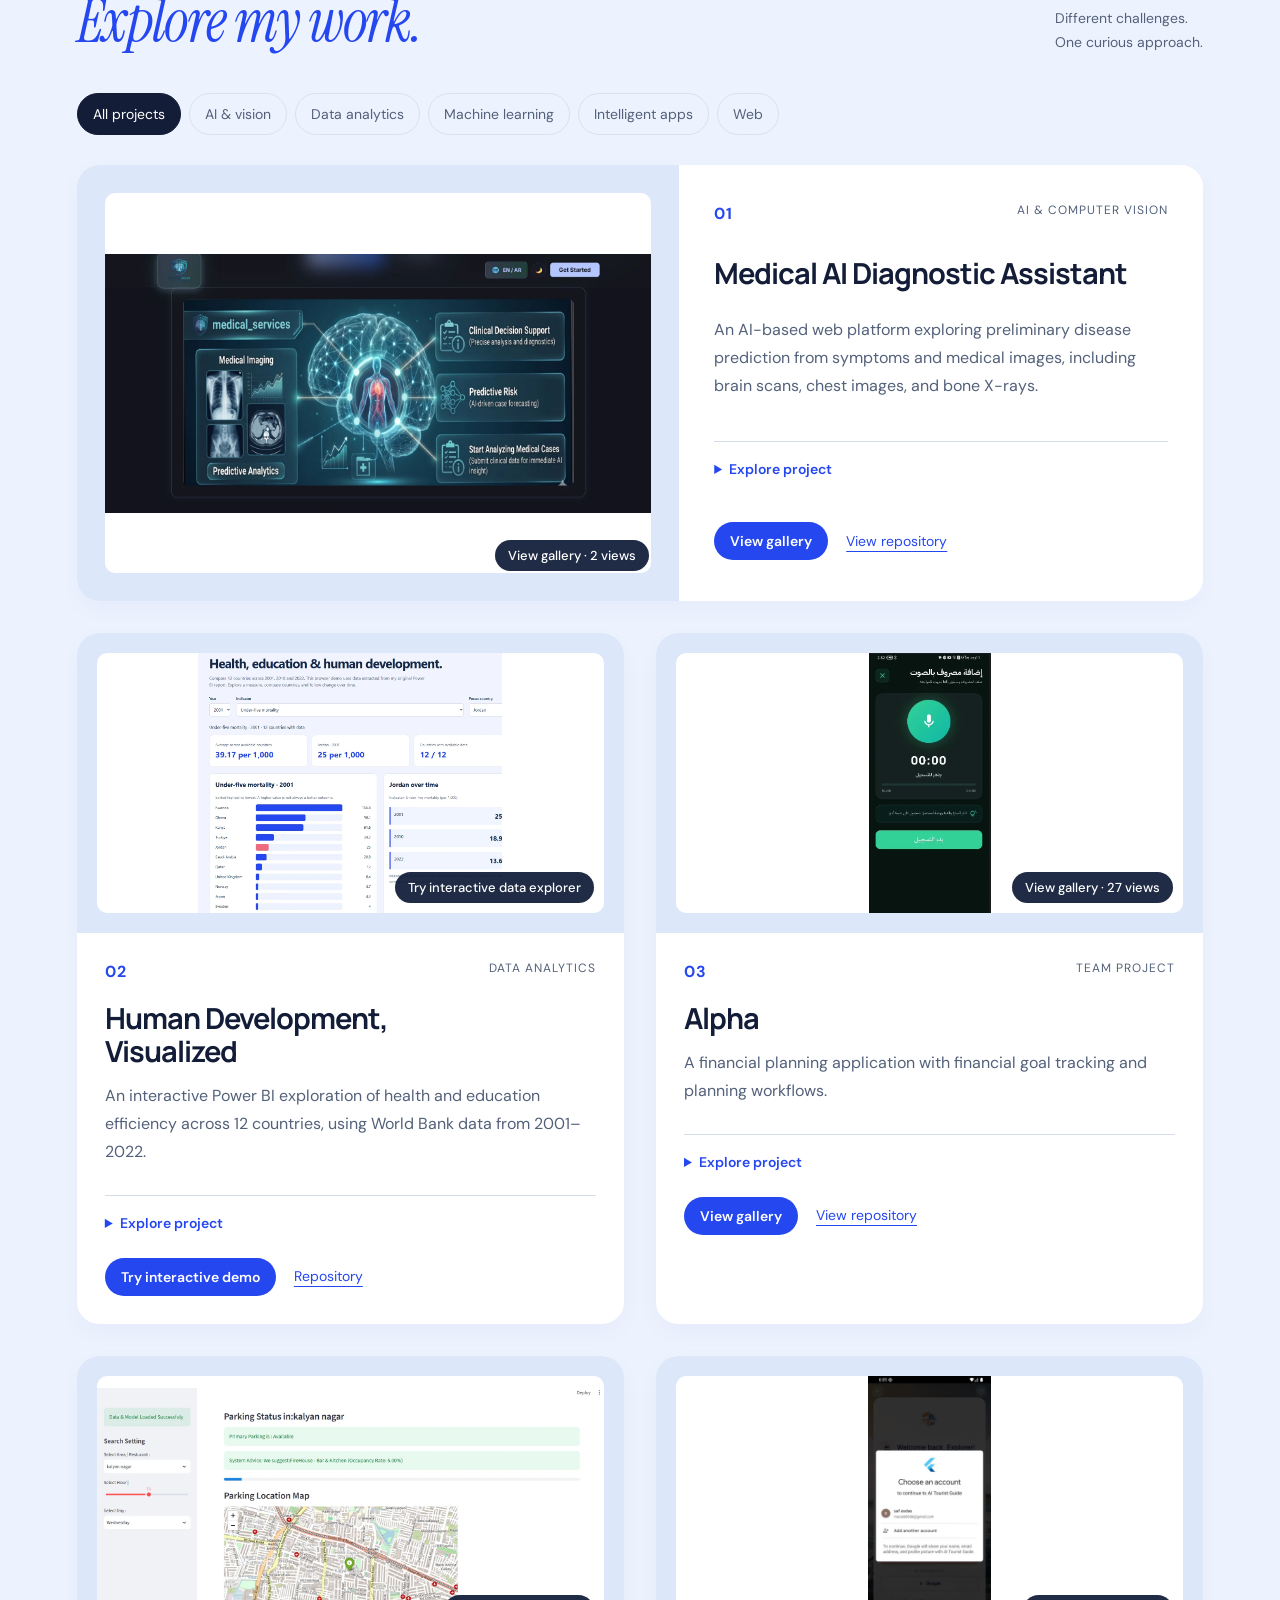
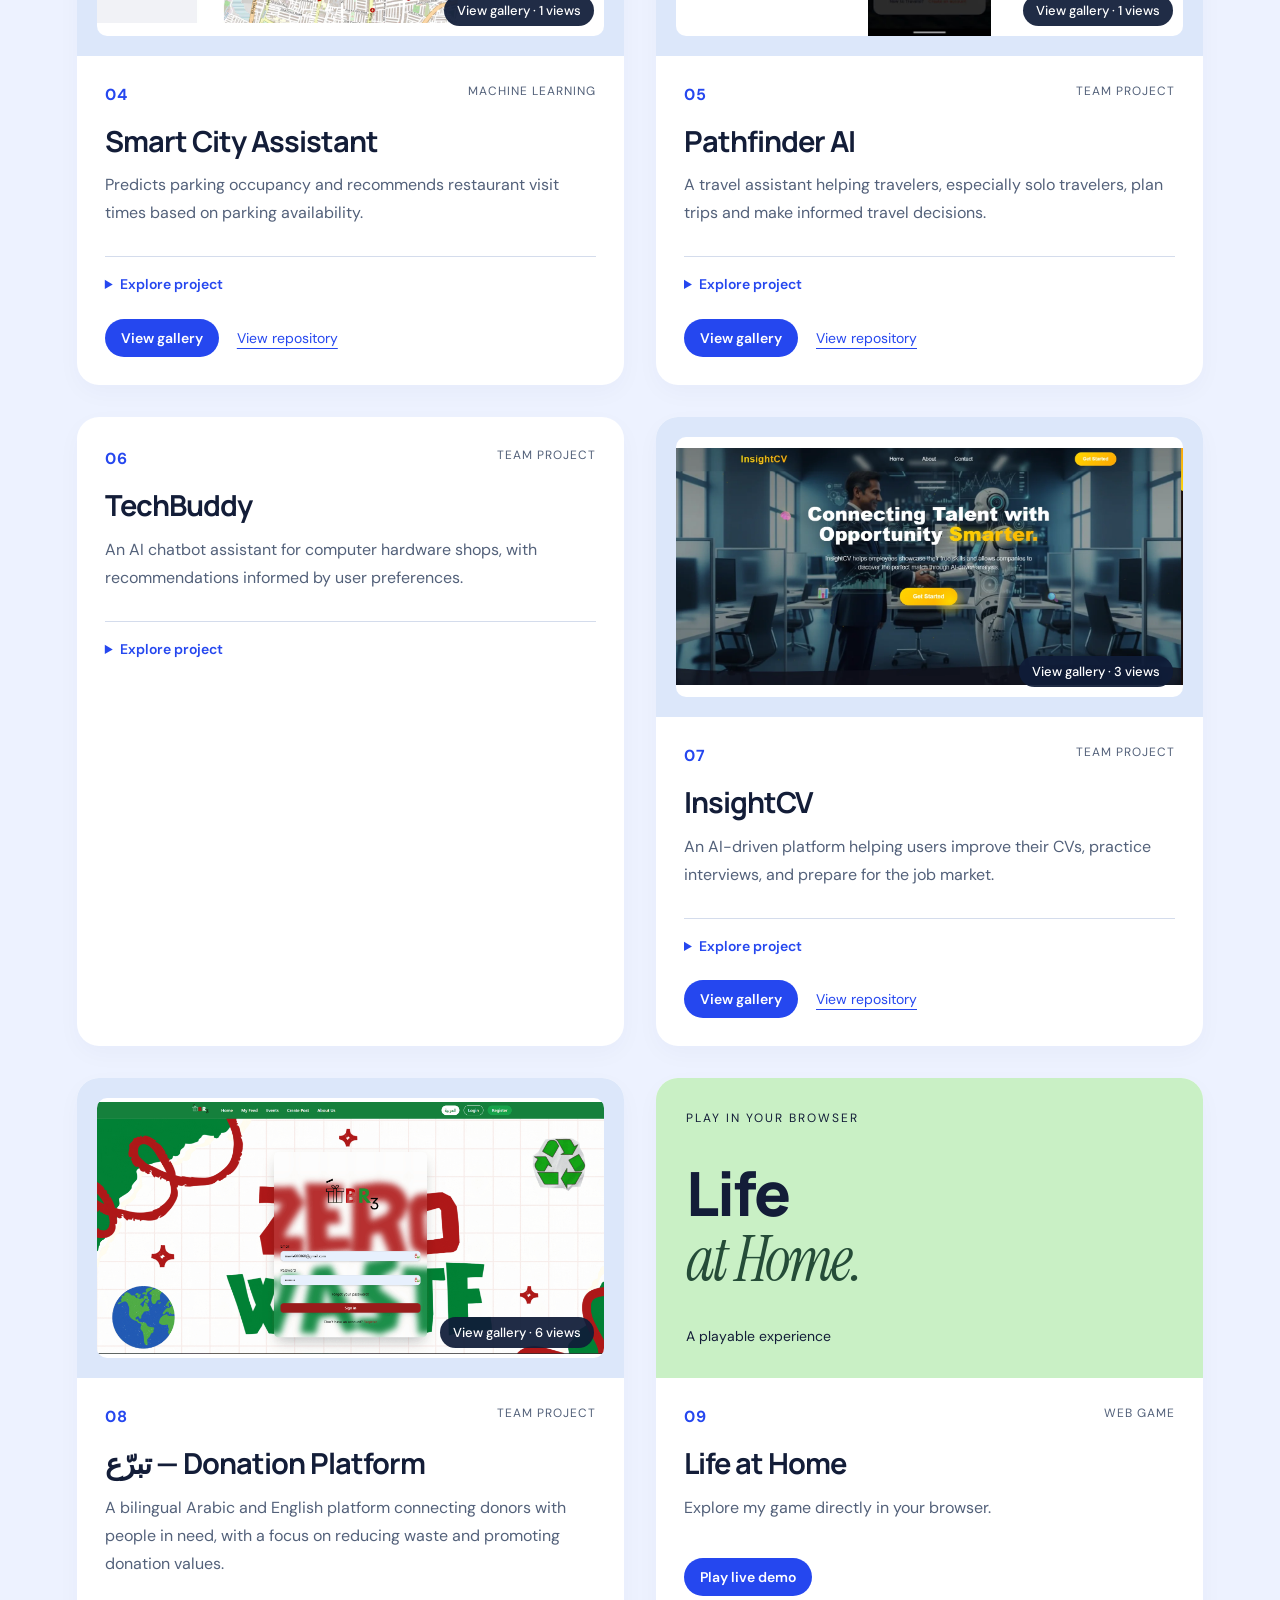
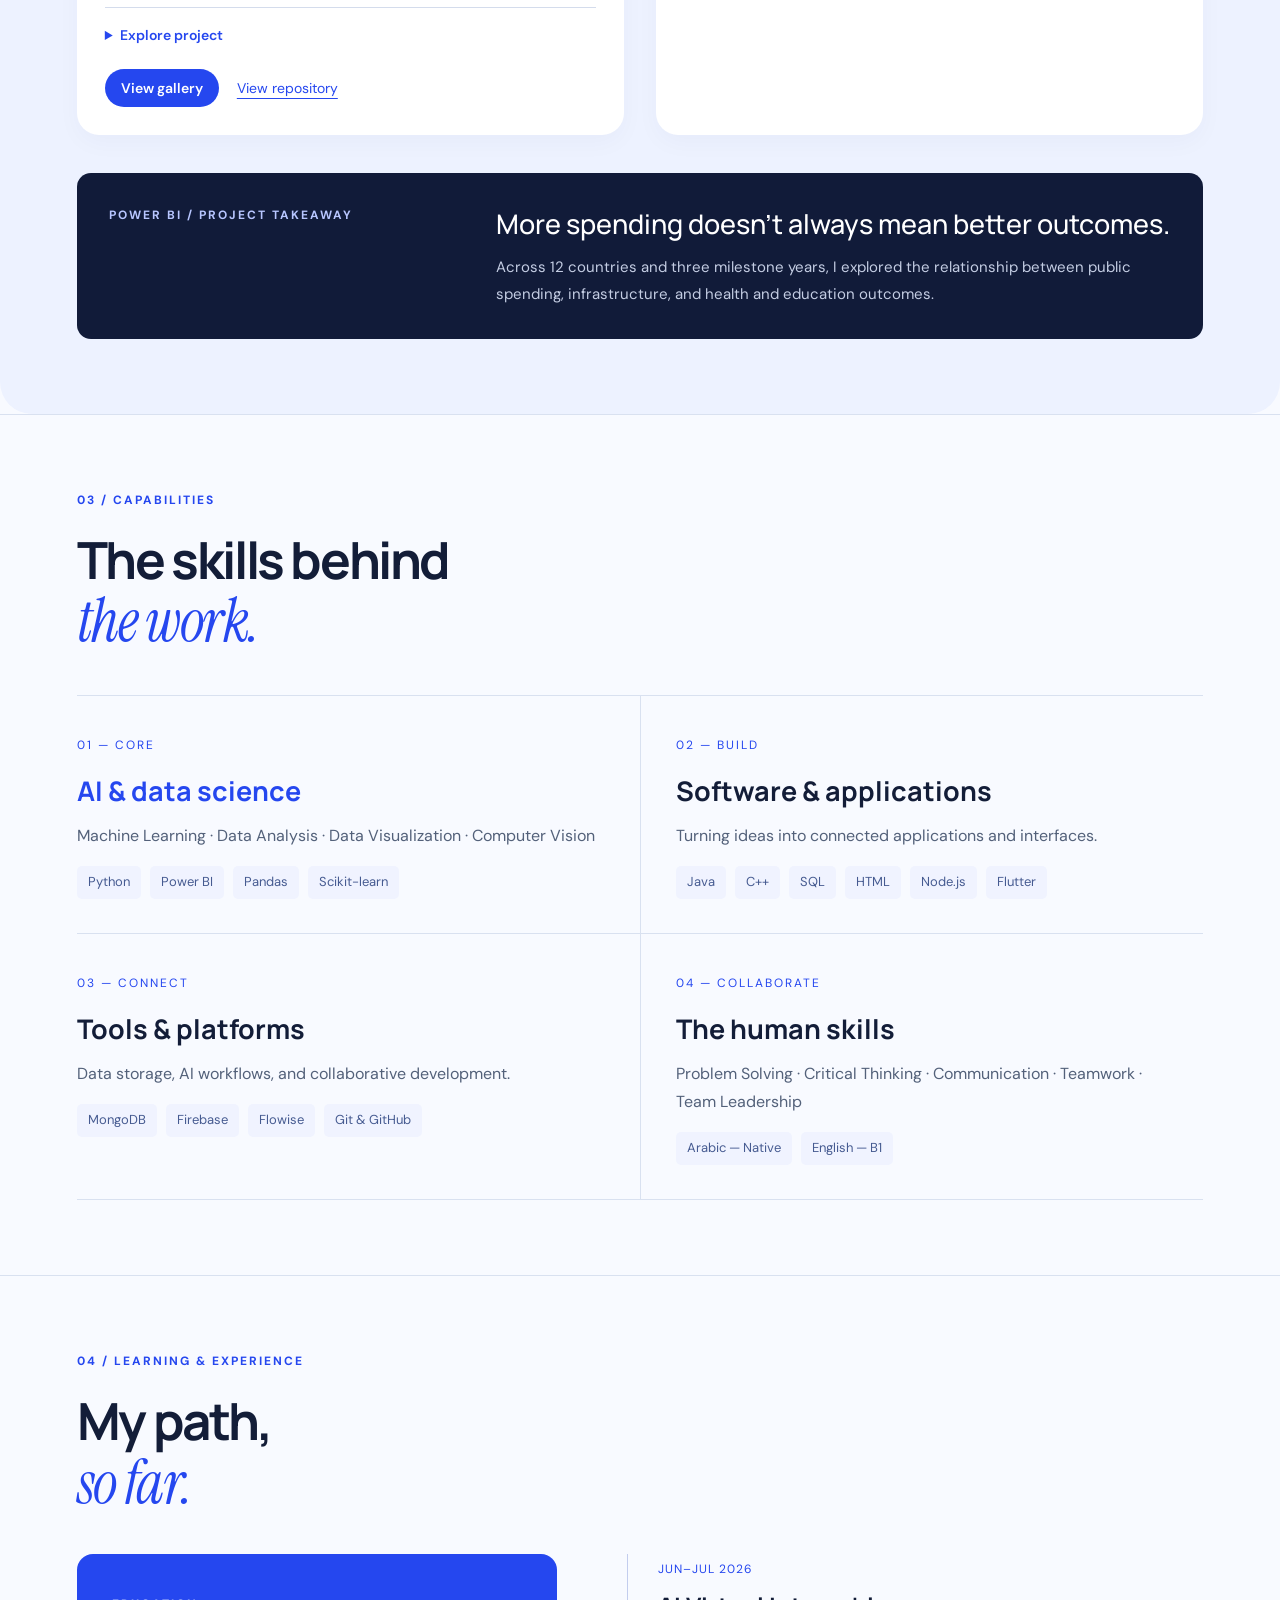
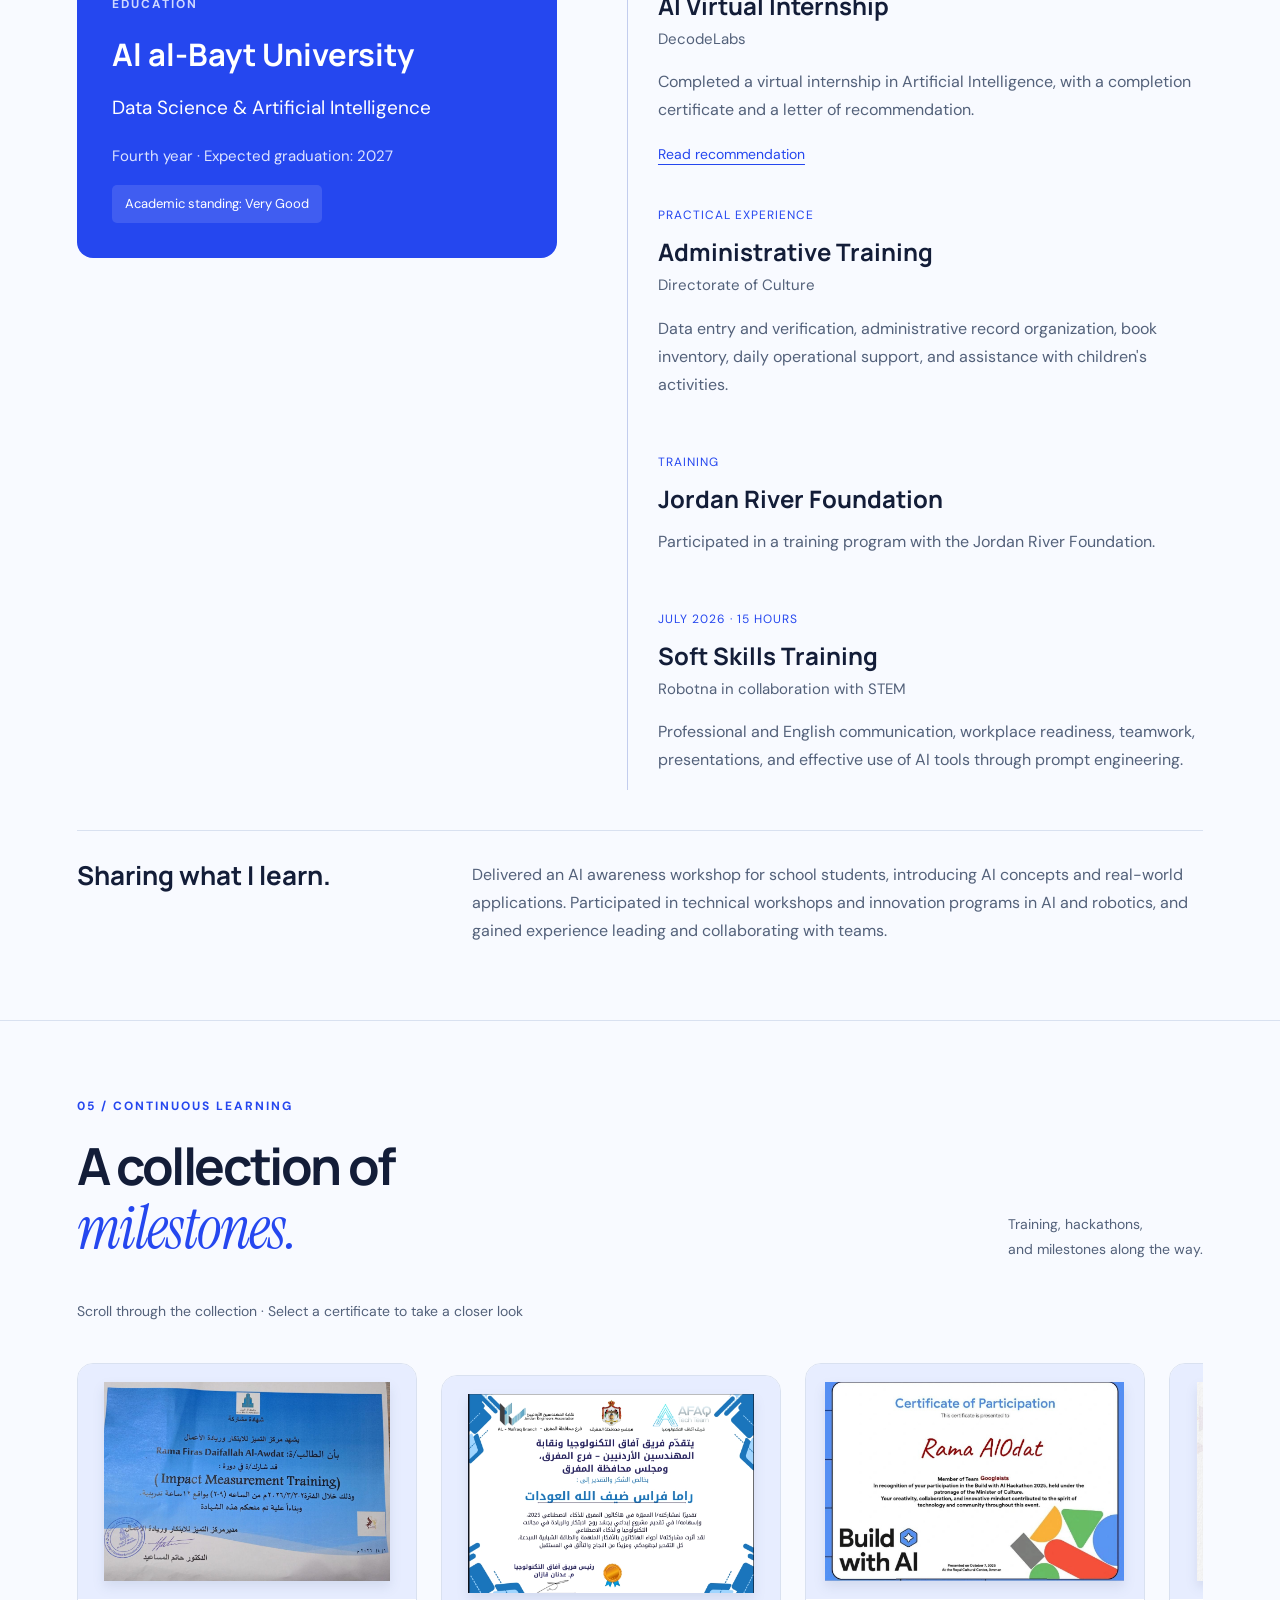
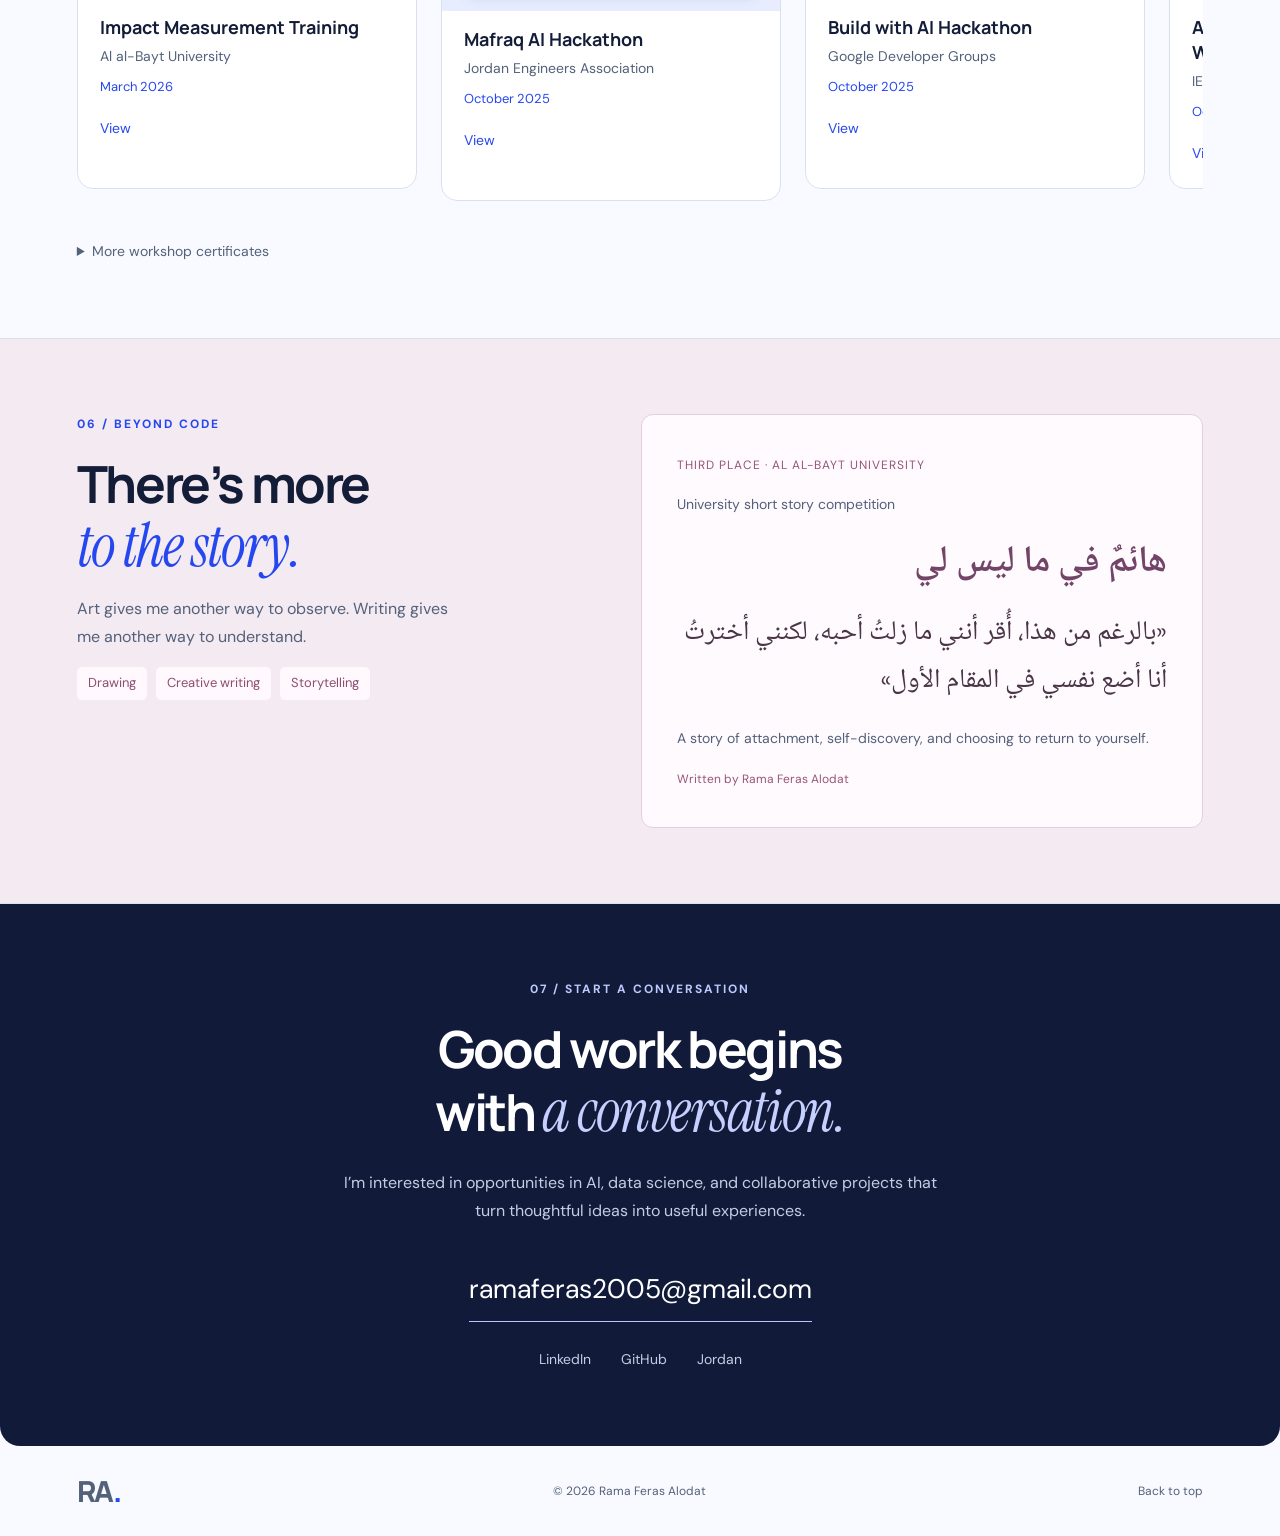
==== commit 02bb85d9: "Feature Rama name, visual project galleries and interactive data demo" ====
--- a/index.html
+++ b/index.html
@@ -1,10 +1,12 @@
-<!doctype html><html lang="en"><head><meta charset="UTF-8"><meta name="viewport" content="width=device-width, initial-scale=1"><meta name="description" content="Rama Feras Alodat — Data Science & Artificial Intelligence. Explore medical AI, machine learning, full-stack applications, and data storytelling projects."><meta name="theme-color" content="#0b1020"><title>Rama Feras Alodat | Data Science & AI</title><link rel="icon" href="favicon.svg" type="image/svg+xml"><link rel="stylesheet" href="style.css?v=2"></head><body>
-<a class="skip" href="#main">Skip to content</a><header><a href="#home" class="brand" aria-label="Rama Alodat home">RA<span>.</span></a><button class="menu" aria-expanded="false" aria-controls="nav">Menu</button><nav id="nav"><a href="#about">About</a><a href="#projects">Projects</a><a href="#skills">Skills</a><a href="#journey">Journey</a><a href="#certificates">Certificates</a><a href="#creative">Beyond code</a><a href="#contact" class="nav-contact">Let's connect</a></nav></header>
-<main id="main"><section class="hero" id="home"><div class="hero-copy"><p class="eyebrow">RAMA FERAS ALODAT / JORDAN</p><p class="profession">Data Science & Artificial Intelligence</p><h1>Making data<br><em>make sense.</em></h1><p class="intro">An analytical mind with a creative perspective. I build intelligent applications and turn complex information into stories people can understand.</p><div class="actions"><a class="button" href="#projects">Discover my projects</a><a class="button secondary" href="mailto:ramaferas2005@gmail.com">Let's talk</a></div><div class="hero-mini"><span>Machine learning</span><span>Computer vision</span><span>Data storytelling</span></div></div><figure class="hero-art"><img src="assets/rama-hero.webp" alt="Original glass sculpture combining cobalt ribbons, a rose orb, and fine data-like strands with a pencil" width="1200" height="800" fetchpriority="high"><figcaption><span>WHERE DATA MEETS IMAGINATION</span><span>01 / A CREATIVE PERSPECTIVE</span></figcaption></figure><div class="hero-foot"><span>Ideas with purpose. Work with personality.</span><a href="https://github.com/Ramaalodat" target="_blank" rel="noopener noreferrer">GitHub</a><a href="https://www.linkedin.com/in/rama-alodat-686aa932a" target="_blank" rel="noopener noreferrer">LinkedIn</a></div></section>
-<section id="about" class="section about"><div><p class="eyebrow">01 / A LITTLE ABOUT ME</p><h2>Curious by nature.<br><em>Creative by instinct.</em></h2></div><div class="about-copy"><p>I’m Rama, based in Jordan, with a background in Data Science and Artificial Intelligence at Al al-Bayt University. I enjoy building practical AI applications, exploring data, and making complex ideas easier to understand.</p><p>My projects span medical AI, smart city prediction, travel assistance, chatbots, and career support. Working in teams has taught me to communicate clearly, solve problems collaboratively, and take the lead when a project needs direction.</p><p>Drawing and writing shape how I approach technology: with attention to detail, a sense of story, and curiosity about the people on the other side of the screen.</p><div class="about-tags"><span>Machine learning</span><span>Computer vision</span><span>Data storytelling</span></div></div></section>
-<section id="projects" class="section"><div class="section-heading"><div><p class="eyebrow">02 / SELECTED WORK</p><h2>From an idea<br>to <em>something useful.</em></h2></div><p>Different challenges.<br>One curious approach.</p></div><div class="filters" role="group" aria-label="Filter projects"><button class="active" aria-pressed="true" data-filter="All">All projects</button><button aria-pressed="false" data-filter="AI & Computer Vision">AI & vision</button><button aria-pressed="false" data-filter="Data Analytics">Data analytics</button><button aria-pressed="false" data-filter="Machine Learning">Machine learning</button><button aria-pressed="false" data-filter="Intelligent Applications">Intelligent apps</button><button aria-pressed="false" data-filter="Web Development">Web</button></div><p class="sr-only" aria-live="polite" id="project-status"></p><div class="project-grid"><article class="project featured" data-category="AI & Computer Vision"><div class="project-image"><img src="assets/medical-project.png" alt="Interface from my MedAssist AI project" width="1200" height="750" loading="lazy"></div><div class="project-body"><div class="project-top"><span>01</span><span>AI & Computer Vision</span></div><h3>Medical AI Diagnostic Assistant</h3><p>An AI-based web platform exploring preliminary disease prediction from symptoms and medical images, including brain scans, chest images, and bone X-rays.</p><details><summary>Explore project</summary><p>Medical AI, image classification, and model integration.</p><p class="tech">Python · Machine Learning · Deep Learning · Computer Vision</p><a class="text-link" href="https://github.com/Ramaalodat/MedAssist-AI" target="_blank" rel="noopener noreferrer">View repository</a></details></div></article><article class="project data-project" data-category="Data Analytics"><div class="project-top"><span>02</span><span>Data Analytics</span></div><div class="project-type">DATA → UNDERSTANDING</div><h3>Human Development,<br>Visualized</h3><p>An interactive Power BI exploration of health and education efficiency across 11 countries, using World Bank data from 2000–2022.</p><details><summary>Explore project</summary><p>Structured multi-decade indicators across 2000, 2010, and 2022. Explored how spending, infrastructure, and public health outcomes relate.</p><p class="tech">Power BI · Data Cleaning · Data Visualization</p><a class="text-link" href="https://github.com/Ramaalodat/powerbi" target="_blank" rel="noopener noreferrer">View repository</a></details></article><article class="project app-project" data-category="Intelligent Applications"><div class="project-top"><span>03</span><span>Team project</span></div><h3>Alpha</h3><p>A financial planning application with financial goal tracking and planning workflows.</p><details><summary>Explore project</summary><p>Exploring intelligent tools that help people organize financial goals.</p><p class="tech">Flutter · Node.js · MySQL</p><a class="text-link" href="https://github.com/Ramaalodat/alphav3" target="_blank" rel="noopener noreferrer">View repository</a></details></article><article class="project" data-category="Machine Learning"><div class="project-top"><span>04</span><span>Machine Learning</span></div><h3>Smart City Assistant</h3><p>Predicts parking occupancy and recommends restaurant visit times based on parking availability.</p><details><summary>Explore project</summary><p>Predictive analytics and data analysis applied to everyday city decisions.</p><p class="tech">Python · Pandas · Scikit-learn</p><a class="text-link" href="https://github.com/Ramaalodat/Smart_parking" target="_blank" rel="noopener noreferrer">View repository</a></details></article><article class="project" data-category="Intelligent Applications"><div class="project-top"><span>05</span><span>Team project</span></div><h3>Pathfinder AI</h3><p>A travel assistant helping travelers, especially solo travelers, plan trips and make informed travel decisions.</p><details><summary>Explore project</summary><p>API integration, location-based services, real-time data processing, and full-stack collaboration.</p><p class="tech">Flutter · Node.js · Firebase · Google APIs · Gemini AI</p><a class="text-link" href="https://github.com/Ramaalodat/PathFinder-AI" target="_blank" rel="noopener noreferrer">View repository</a></details></article><article class="project" data-category="Intelligent Applications"><div class="project-top"><span>06</span><span>Team project</span></div><h3>TechBuddy</h3><p>An AI chatbot assistant for computer hardware shops, with recommendations informed by user preferences.</p><details><summary>Explore project</summary><p>Chatbot development, workflow design, and recommendation logic.</p><p class="tech">Node.js · HTML · Flowise</p><span class="muted">Project overview</span></details></article><article class="project" data-category="Intelligent Applications"><div class="project-top"><span>07</span><span>Team project</span></div><h3>InsightCV</h3><p>An AI-driven platform helping users improve their CVs, practice interviews, and prepare for the job market.</p><details><summary>Explore project</summary><p>Backend development, database management, and systems for CV analysis and user support.</p><p class="tech">PHP · Node.js · HTML · MongoDB</p><a class="text-link" href="https://github.com/Ramaalodat/Project-InsightCV" target="_blank" rel="noopener noreferrer">View repository</a></details></article><article class="project" data-category="Web Development"><div class="project-top"><span>08</span><span>Team project</span></div><h3>تبرّع — Donation Platform</h3><p>A bilingual Arabic and English platform connecting donors with people in need, with a focus on reducing waste and promoting donation values.</p><details><summary>Explore project</summary><p>Bilingual web development, database design, and green computing concepts.</p><p class="tech">Node.js · MongoDB · HTML · CSS</p><a class="text-link" href="https://github.com/Ramaalodat/TBR3" target="_blank" rel="noopener noreferrer">View repository</a></details></article></div><aside class="insight"><span class="eyebrow">POWER BI / PROJECT TAKEAWAY</span><p>More spending doesn’t always mean better outcomes.</p><span>Across 11 countries and three milestone years, I explored the relationship between public spending, infrastructure, and health and education outcomes.</span></aside></section>
-<section id="skills" class="section"><p class="eyebrow">03 / CAPABILITIES</p><h2>The skills behind<br><em>the work.</em></h2><div class="skill-grid"><article class="skill primary"><span class="skill-no">01 — CORE</span><h3>AI & data science</h3><p>Machine Learning · Data Analysis · Data Visualization · Computer Vision</p><div class="pill-row"><span>Python</span><span>Power BI</span><span>Pandas</span><span>Scikit-learn</span></div></article><article class="skill"><span class="skill-no">02 — BUILD</span><h3>Software & applications</h3><p>Turning ideas into connected applications and interfaces.</p><div class="pill-row"><span>Java</span><span>C++</span><span>SQL</span><span>HTML</span><span>Node.js</span><span>Flutter</span></div></article><article class="skill"><span class="skill-no">03 — CONNECT</span><h3>Tools & platforms</h3><p>Data storage, AI workflows, and collaborative development.</p><div class="pill-row"><span>MongoDB</span><span>Firebase</span><span>Flowise</span><span>Git & GitHub</span></div></article><article class="skill"><span class="skill-no">04 — COLLABORATE</span><h3>The human skills</h3><p>Problem Solving · Critical Thinking · Communication · Teamwork · Team Leadership</p><div class="pill-row"><span>Arabic — Native</span><span>English — B1</span></div></article></div></section>
-<section id="journey" class="section"><div class="section-heading"><div><p class="eyebrow">04 / LEARNING & EXPERIENCE</p><h2>My path,<br><em>so far.</em></h2></div></div><div class="journey-grid"><article class="education"><span class="eyebrow">EDUCATION</span><h3>Al al-Bayt University</h3><p class="degree">Data Science & Artificial Intelligence</p><p>Fourth year · Expected graduation: 2027</p><span class="grade">Academic standing: Very Good</span></article><div class="timeline"><article><span>JUN–JUL 2026</span><h3>AI Virtual Internship</h3><h4>DecodeLabs</h4><p>Completed a virtual internship in Artificial Intelligence, with a completion certificate and a letter of recommendation.</p><a class="text-link" href="certificates/Letter_of_Recommendation.pdf" target="_blank" rel="noopener noreferrer">Read recommendation</a></article><article><span>PRACTICAL EXPERIENCE</span><h3>Administrative Training</h3><h4>Directorate of Culture</h4><p>Data entry and verification, administrative record organization, book inventory, daily operational support, and assistance with children's activities.</p></article><article><span>TRAINING</span><h3>Jordan River Foundation</h3><p>Participated in a training program with the Jordan River Foundation.</p></article><article><span>JULY 2026 · 15 HOURS</span><h3>Soft Skills Training</h3><h4>Robotna in collaboration with STEM</h4><p>Professional and English communication, workplace readiness, teamwork, presentations, and effective use of AI tools through prompt engineering.</p></article></div></div><div class="leadership"><h3>Sharing what I learn.</h3><p>Delivered an AI awareness workshop for school students, introducing AI concepts and real-world applications. Participated in technical workshops and innovation programs in AI and robotics, and gained experience leading and collaborating with teams.</p></div></section>
-<section id="certificates" class="section"><div class="section-heading"><div><p class="eyebrow">05 / CONTINUOUS LEARNING</p><h2>Small steps.<br><em>Lasting growth.</em></h2></div><p>Training, hackathons,<br>and milestones along the way.</p></div><div class="cert-grid"><a class="certificate" href="certificates/certificate-Impact-Measurement-Training.jpeg" target="_blank" rel="noopener noreferrer"><span class="cert-mark">✦</span><div><h3>Impact Measurement Training</h3><p>Al al-Bayt University</p><small>March 2026</small></div><span class="view">View</span></a><a class="certificate" href="certificates/certificate-Al-Mafraq-AI-Hackathon-2025.jpeg" target="_blank" rel="noopener noreferrer"><span class="cert-mark">✦</span><div><h3>Mafraq AI Hackathon</h3><p>Jordan Engineers Association</p><small>October 2025</small></div><span class="view">View</span></a><a class="certificate" href="certificates/certificate-participation-in-the-Build-with-Al-Hackathon-2025.jpeg" target="_blank" rel="noopener noreferrer"><span class="cert-mark">✦</span><div><h3>Build with AI Hackathon</h3><p>Google Developer Groups</p><small>October 2025</small></div><span class="view">View</span></a><a class="certificate" href="certificates/certificate-Introduction-to-Al-Workshop.jpeg" target="_blank" rel="noopener noreferrer"><span class="cert-mark">✦</span><div><h3>AI, Robotics, Arduino & IoT Workshops</h3><p>IEEE RAS</p><small>October 2025</small></div><span class="view">View</span></a><a class="certificate" href="certificates/certificate-participation-in-the-Al-Bootcamp1.jpeg" target="_blank" rel="noopener noreferrer"><span class="cert-mark">✦</span><div><h3>AI Bootcamp</h3><p>ZINC</p><small>September 2025</small></div><span class="view">View</span></a><a class="certificate" href="certificates/certificate-Fundamentals-of-Robotics-Using-Artificial-Intelligence.jpeg" target="_blank" rel="noopener noreferrer"><span class="cert-mark">✦</span><div><h3>Robotics Basics using AI</h3><p>Crown Prince Foundation — Mafraq</p><small>July 2025</small></div><span class="view">View</span></a><a class="certificate" href="certificates/certificate-Free-Webinar-introduction-Python-Language.jpeg" target="_blank" rel="noopener noreferrer"><span class="cert-mark">✦</span><div><h3>Introduction to Python</h3><p>Pioneers Academy</p><small>July 2025</small></div><span class="view">View</span></a><a class="certificate" href="certificates/certificate-Line-Following-Competition.jpeg" target="_blank" rel="noopener noreferrer"><span class="cert-mark">✦</span><div><h3>Line Following Robot Training & Competition</h3><p>Al al-Bayt University</p><small>February 2025</small></div><span class="view">View</span></a><a class="certificate" href="certificates/certificate-Your-Journey-from-University-Life-t-the-Job-Market.jpeg" target="_blank" rel="noopener noreferrer"><span class="cert-mark">✦</span><div><h3>From University to the Job Market</h3><p>Jordan Engineers Association</p><small>January 2025</small></div><span class="view">View</span></a><a class="certificate" href="certificates/certificate-Arduino.jpeg" target="_blank" rel="noopener noreferrer"><span class="cert-mark">✦</span><div><h3>Arduino Development</h3><p>Pioneers Academy</p><small>December 2024</small></div><span class="view">View</span></a><a class="certificate" href="certificates/certificate-Computer-Vision-in-Artificial-Intelligence.jpeg" target="_blank" rel="noopener noreferrer"><span class="cert-mark">✦</span><div><h3>Professional Development Series</h3><p>Pioneers Academy</p><small>November 2024</small></div><span class="view">View</span></a><a class="certificate" href="certificates/certificate-Exploring-Extended-Reality-VR.AR-%26-MR.jpeg" target="_blank" rel="noopener noreferrer"><span class="cert-mark">✦</span><div><h3>Exploring Extended Reality: VR, AR & MR</h3><p>Pioneers Academy</p><small>December 2023</small></div><span class="view">View</span></a><a class="certificate" href="certificates/certificate-soft-skills-Training.jpeg" target="_blank" rel="noopener noreferrer"><span class="cert-mark">✦</span><div><h3>Soft Skills Training</h3><p>Robotna × STEM</p><small>July 7–9, 2026 · 15 hours</small></div><span class="view">View</span></a><a class="certificate" href="certificates/DecodeLabs%20Internship%20Certificate%20%281%29.pdf" target="_blank" rel="noopener noreferrer"><span class="cert-mark">✦</span><div><h3>AI Virtual Internship</h3><p>DecodeLabs</p><small>June 1–July 1, 2026</small></div><span class="view">View</span></a><a class="certificate" href="certificates/certificate-The-Future-of-Artificial-Intelligence-in-Business.jpeg" target="_blank" rel="noopener noreferrer"><span class="cert-mark">✦</span><div><h3>Future of AI in Business</h3><p>Crown Prince Foundation — Zarqa</p><small>July 5, 2026 · 1 hour</small></div><span class="view">View</span></a><a class="certificate" href="certificates/certificate-The-Psychology-of-Dialogue.jpeg" target="_blank" rel="noopener noreferrer"><span class="cert-mark">✦</span><div><h3>Psychology of Dialogue</h3><p>Noornee</p><small>3 hours</small></div><span class="view">View</span></a><a class="certificate" href="certificates/WhatsApp%20Image%202026-10-05%20at%204.18.33%20PM.jpeg" target="_blank" rel="noopener noreferrer"><span class="cert-mark">✦</span><div><h3>Fintech Rally 2026 — Phase 1</h3><p>JOIN Fincubator</p><small>July 2026 · Concept Evaluation</small></div><span class="view">View</span></a></div><details class="more-certificates"><summary>More workshop certificates</summary><div class="supplemental" id="supplemental"><a href="certificates/certificate-Ai-in-Industry-Workshop.jpeg" target="_blank" rel="noopener noreferrer">Ai in Industry Workshop</a><a href="certificates/certificate-Al-Mafraq-AI-Hackathon-2025.jpeg" target="_blank" rel="noopener noreferrer">Al Mafraq AI Hackathon 2025</a><a href="certificates/certificate-ana-ashark.jpeg" target="_blank" rel="noopener noreferrer">ana ashark</a><a href="certificates/certificate-Arduino-Basics-Workshop.jpeg" target="_blank" rel="noopener noreferrer">Arduino Basics Workshop</a><a href="certificates/certificate-Arduino.jpeg" target="_blank" rel="noopener noreferrer">Arduino</a><a href="certificates/certificate-ashark%2B.jpeg" target="_blank" rel="noopener noreferrer">ashark+</a><a href="certificates/certificate-Computer-Vision-in-Artificial-Intelligence.jpeg" target="_blank" rel="noopener noreferrer">Computer Vision in Artificial Intelligence</a><a href="certificates/certificate-Digital-Content-Intelligence.jpeg" target="_blank" rel="noopener noreferrer">Digital Content Intelligence</a><a href="certificates/certificate-Exploring-Extended-Reality-VR.AR-%26-MR.jpeg" target="_blank" rel="noopener noreferrer">Exploring Extended Reality VR.AR &amp; MR</a><a href="certificates/certificate-Free-Webinar-introduction-Python-Language.jpeg" target="_blank" rel="noopener noreferrer">Free Webinar introduction Python Language</a><a href="certificates/certificate-Fundamentals-of-Innovation-in-Tangible-Product-Development.jpeg" target="_blank" rel="noopener noreferrer">Fundamentals of Innovation in Tangible Product Development</a><a href="certificates/certificate-Fundamentals-of-Robotics-Using-Artificial-Intelligence.jpeg" target="_blank" rel="noopener noreferrer">Fundamentals of Robotics Using Artificial Intelligence</a><a href="certificates/certificate-Impact-Measurement-Training.jpeg" target="_blank" rel="noopener noreferrer">Impact Measurement Training</a><a href="certificates/certificate-Introduction-to-Al-Workshop.jpeg" target="_blank" rel="noopener noreferrer">Introduction to Al Workshop</a><a href="certificates/certificate-Leadership-in-Game-Design.jpeg" target="_blank" rel="noopener noreferrer">Leadership in Game Design</a><a href="certificates/certificate-Line-Following-Competition.jpeg" target="_blank" rel="noopener noreferrer">Line Following Competition</a><a href="certificates/certificate-loT-Workshop.jpeg" target="_blank" rel="noopener noreferrer">loT Workshop</a><a href="certificates/certificate-Participating-in-a-study-on-life-skills.jpeg" target="_blank" rel="noopener noreferrer">Participating in a study on life skills</a><a href="certificates/certificate-participation-in-the-Al-Bootcamp1.jpeg" target="_blank" rel="noopener noreferrer">participation in the Al Bootcamp1</a><a href="certificates/certificate-participation-in-the-Build-with-Al-Hackathon-2025.jpeg" target="_blank" rel="noopener noreferrer">participation in the Build with Al Hackathon 2025</a><a href="certificates/certificate-Robotics-Workshop.jpeg" target="_blank" rel="noopener noreferrer">Robotics Workshop</a><a href="certificates/certificate-Smart-Leadership-in-Supply%20Chains.jpeg" target="_blank" rel="noopener noreferrer">Smart Leadership in Supply Chains</a><a href="certificates/certificate-soft-skills-Training.jpeg" target="_blank" rel="noopener noreferrer">soft skills Training</a><a href="certificates/certificate-the-basics-of-line-following-robot-building-training.jpeg" target="_blank" rel="noopener noreferrer">the basics of line following robot building training</a><a href="certificates/certificate-The-Future-of-Artificial-Intelligence-in-Business.jpeg" target="_blank" rel="noopener noreferrer">The Future of Artificial Intelligence in Business</a><a href="certificates/certificate-The-Psychology-of-Dialogue.jpeg" target="_blank" rel="noopener noreferrer">The Psychology of Dialogue</a><a href="certificates/certificate-Your-Journey-from-University-Life-t-the-Job-Market.jpeg" target="_blank" rel="noopener noreferrer">Your Journey from University Life t the Job Market</a><a href="certificates/DecodeLabs%20Internship%20Certificate%20(1).pdf" target="_blank" rel="noopener noreferrer">DecodeLabs Internship Certificate (1)</a><a href="certificates/Letter_of_Recommendation.pdf" target="_blank" rel="noopener noreferrer">Letter_of_Recommendation</a><a href="certificates/WhatsApp%20Image%202026-10-05%20at%204.18.33%20PM.jpeg" target="_blank" rel="noopener noreferrer">WhatsApp Image 2026 10 05 at 4.18.33 PM</a></div></details></section>
-<section id="creative" class="section creative"><div><p class="eyebrow">06 / BEYOND CODE</p><h2>There’s more<br><em>to the story.</em></h2><p>Art gives me another way to observe. Writing gives me another way to understand.</p><div class="pill-row"><span>Drawing</span><span>Creative writing</span><span>Storytelling</span></div></div><article class="writing"><span class="award">THIRD PLACE · AL AL-BAYT UNIVERSITY</span><p class="award-context">University short story competition</p><h3 lang="ar" dir="rtl">هائمٌ في ما ليس لي</h3><blockquote lang="ar" dir="rtl">«بالرغم من هذا، أُقر أنني ما زلتُ أحبه، لكنني أخترتُ أنا أضع نفسي في المقام الأول»</blockquote><p>A story of attachment, self-discovery, and choosing to return to yourself.</p><span class="signature">Written by Rama Feras Alodat</span></article></section>
-<section id="contact" class="section contact"><p class="eyebrow">07 / START A CONVERSATION</p><h2>Good work begins<br>with <em>a conversation.</em></h2><p>I’m interested in opportunities in AI, data science, and collaborative projects that turn thoughtful ideas into useful experiences.</p><a class="email" href="mailto:ramaferas2005@gmail.com">ramaferas2005@gmail.com</a><div class="contact-links"><a href="https://www.linkedin.com/in/rama-alodat-686aa932a" target="_blank" rel="noopener noreferrer">LinkedIn</a><a href="https://github.com/Ramaalodat" target="_blank" rel="noopener noreferrer">GitHub</a><span>Jordan</span></div></section></main><footer><a class="brand" href="#home">RA<span>.</span></a><span>© 2026 Rama Feras Alodat</span><a href="#home">Back to top</a></footer><script src="script.js?v=2"></script></body></html>+<!DOCTYPE html>
+
+<html lang="en"><head><meta charset="utf-8"/><meta content="width=device-width, initial-scale=1" name="viewport"/><meta content="Rama Feras Alodat — Data Science &amp; Artificial Intelligence. Explore medical AI, machine learning, full-stack applications, and data storytelling projects." name="description"/><meta content="#0b1020" name="theme-color"/><title>Rama Feras Alodat | Data Science &amp; AI</title><link href="favicon.svg" rel="icon" type="image/svg+xml"/><link href="style.css?v=3" rel="stylesheet"/></head><body>
+<a class="skip" href="#main">Skip to content</a><header><a aria-label="Rama Alodat home" class="brand" href="#home">RA<span>.</span></a><button aria-controls="nav" aria-expanded="false" class="menu">Menu</button><nav id="nav"><a href="#about">About</a><a href="#projects">Projects</a><a href="#skills">Skills</a><a href="#journey">Journey</a><a href="#certificates">Certificates</a><a href="#creative">Beyond code</a><a class="nav-contact" href="#contact">Let's connect</a></nav></header>
+<main id="main"><section class="hero" id="home"><div class="hero-copy"><p class="eyebrow">HELLO, I’M</p><p class="profession">Data Science &amp; Artificial Intelligence · Jordan</p><h1>Rama<br/><em>Alodat.</em></h1><p class="intro">I turn data into insight, and ideas into applications. Explore the things I build, the questions I ask, and the stories I tell.</p><div class="actions"><a class="button" href="#projects">Discover my projects</a><a class="button secondary" href="mailto:ramaferas2005@gmail.com">Let's talk</a></div><div class="hero-mini"><span>Machine learning</span><span>Computer vision</span><span>Data storytelling</span></div></div><figure class="hero-art"><img alt="Original glass sculpture combining cobalt ribbons, a rose orb, and fine data-like strands with a pencil" fetchpriority="high" height="800" src="assets/rama-hero.webp" width="1200"/><figcaption><span>WHERE DATA MEETS IMAGINATION</span><span>01 / A CREATIVE PERSPECTIVE</span></figcaption></figure><div class="hero-foot"><span>Ideas with purpose. Work with personality.</span><a href="https://github.com/Ramaalodat" rel="noopener noreferrer" target="_blank">GitHub</a><a href="https://www.linkedin.com/in/rama-alodat-686aa932a" rel="noopener noreferrer" target="_blank">LinkedIn</a></div></section>
+<section class="section about" id="about"><div><p class="eyebrow">01 / A LITTLE ABOUT ME</p><h2>Curious by nature.<br/><em>Creative by instinct.</em></h2></div><div class="about-copy"><p>I’m Rama, based in Jordan, with a background in Data Science and Artificial Intelligence at Al al-Bayt University. I enjoy building practical AI applications, exploring data, and making complex ideas easier to understand.</p><p>My projects span medical AI, smart city prediction, travel assistance, chatbots, and career support. Working in teams has taught me to communicate clearly, solve problems collaboratively, and take the lead when a project needs direction.</p><p>Drawing and writing shape how I approach technology: with attention to detail, a sense of story, and curiosity about the people on the other side of the screen.</p><div class="about-tags"><span>Machine learning</span><span>Computer vision</span><span>Data storytelling</span></div></div></section>
+<section class="section" id="projects"><div class="section-heading"><div><p class="eyebrow">02 / SELECTED WORK</p><h2>Ideas in action.<br/><em>Explore my work.</em></h2></div><p>Different challenges.<br/>One curious approach.</p></div><div aria-label="Filter projects" class="filters" role="group"><button aria-pressed="true" class="active" data-filter="All">All projects</button><button aria-pressed="false" data-filter="AI &amp; Computer Vision">AI &amp; vision</button><button aria-pressed="false" data-filter="Data Analytics">Data analytics</button><button aria-pressed="false" data-filter="Machine Learning">Machine learning</button><button aria-pressed="false" data-filter="Intelligent Applications">Intelligent apps</button><button aria-pressed="false" data-filter="Web Development">Web</button></div><p aria-live="polite" class="sr-only" id="project-status"></p><div class="project-grid"><article class="project visual-project" data-category="AI &amp; Computer Vision"><button aria-label="View Medical AI Diagnostic Assistant gallery" class="project-preview" data-gallery="Medical AI Diagnostic Assistant"><img alt="Medical AI Diagnostic Assistant project interface" loading="lazy" src="assets/projects/MedicalAI/00.webp"/><span class="preview-label">View gallery · 2 views</span></button><div class="project-top"><span>01</span><span>AI &amp; Computer Vision</span></div><h3>Medical AI Diagnostic Assistant</h3><p>An AI-based web platform exploring preliminary disease prediction from symptoms and medical images, including brain scans, chest images, and bone X-rays.</p><details><summary>Explore project</summary><p>Medical AI, image classification, and model integration.</p><p class="tech">Python · Machine Learning · Deep Learning · Computer Vision</p></details><div class="project-links"><button class="gallery-link" data-gallery="Medical AI Diagnostic Assistant">View gallery</button><a class="text-link" href="https://github.com/Ramaalodat/MedAssist-AI" rel="noopener noreferrer" target="_blank">View repository</a></div></article><article class="project visual-project power-project" data-category="Data Analytics"><a class="project-preview" href="demos/powerbi/"><img alt="Interactive human development dashboard built from the original Power BI data" loading="lazy" src="assets/powerbi-demo.webp"/><span class="preview-label">Try interactive data explorer</span></a><div class="project-top"><span>02</span><span>Data Analytics</span></div><h3>Human Development,<br/>Visualized</h3><p>An interactive Power BI exploration of health and education efficiency across 12 countries, using World Bank data from 2001–2022.</p><details><summary>Explore project</summary><p>Structured multi-decade indicators across 2001, 2010, and 2022. Explored how spending, infrastructure, and public health outcomes relate.</p><p class="tech">Power BI · Data Cleaning · Data Visualization</p><a class="text-link" href="https://github.com/Ramaalodat/powerbi" rel="noopener noreferrer" target="_blank">View repository</a></details><div class="project-links"><a class="demo-link" href="demos/powerbi/">Try interactive demo</a><a class="text-link" href="https://github.com/Ramaalodat/powerbi" rel="noopener noreferrer" target="_blank">Repository</a></div></article><article class="project visual-project" data-category="Intelligent Applications"><button aria-label="View Alpha gallery" class="project-preview" data-gallery="Alpha"><img alt="Alpha project interface" loading="lazy" src="assets/projects/alpha/00.webp"/><span class="preview-label">View gallery · 27 views</span></button><div class="project-top"><span>03</span><span>Team project</span></div><h3>Alpha</h3><p>A financial planning application with financial goal tracking and planning workflows.</p><details><summary>Explore project</summary><p>Exploring intelligent tools that help people organize financial goals.</p><p class="tech">Flutter · Node.js · MySQL</p></details><div class="project-links"><button class="gallery-link" data-gallery="Alpha">View gallery</button><a class="text-link" href="https://github.com/Ramaalodat/alphav3" rel="noopener noreferrer" target="_blank">View repository</a></div></article><article class="project visual-project" data-category="Machine Learning"><button aria-label="View Smart City Assistant gallery" class="project-preview" data-gallery="Smart City Assistant"><img alt="Smart City Assistant project interface" loading="lazy" src="assets/projects/smartcity/00.webp"/><span class="preview-label">View gallery · 1 views</span></button><div class="project-top"><span>04</span><span>Machine Learning</span></div><h3>Smart City Assistant</h3><p>Predicts parking occupancy and recommends restaurant visit times based on parking availability.</p><details><summary>Explore project</summary><p>Predictive analytics and data analysis applied to everyday city decisions.</p><p class="tech">Python · Pandas · Scikit-learn</p></details><div class="project-links"><button class="gallery-link" data-gallery="Smart City Assistant">View gallery</button><a class="text-link" href="https://github.com/Ramaalodat/Smart_parking" rel="noopener noreferrer" target="_blank">View repository</a></div></article><article class="project visual-project" data-category="Intelligent Applications"><button aria-label="View Pathfinder AI gallery" class="project-preview" data-gallery="Pathfinder AI"><video muted="" playsinline="" poster="assets/projects/Pathfinderai/poster.jpg" preload="none" src="assets/projects/Pathfinderai/preview.mp4"></video><span class="preview-label">View gallery · 1 views</span></button><div class="project-top"><span>05</span><span>Team project</span></div><h3>Pathfinder AI</h3><p>A travel assistant helping travelers, especially solo travelers, plan trips and make informed travel decisions.</p><details><summary>Explore project</summary><p>API integration, location-based services, real-time data processing, and full-stack collaboration.</p><p class="tech">Flutter · Node.js · Firebase · Google APIs · Gemini AI</p></details><div class="project-links"><button class="gallery-link" data-gallery="Pathfinder AI">View gallery</button><a class="text-link" href="https://github.com/Ramaalodat/PathFinder-AI" rel="noopener noreferrer" target="_blank">View repository</a></div></article><article class="project" data-category="Intelligent Applications"><div class="project-top"><span>06</span><span>Team project</span></div><h3>TechBuddy</h3><p>An AI chatbot assistant for computer hardware shops, with recommendations informed by user preferences.</p><details><summary>Explore project</summary><p>Chatbot development, workflow design, and recommendation logic.</p><p class="tech">Node.js · HTML · Flowise</p><span class="muted">Project overview</span></details></article><article class="project visual-project" data-category="Intelligent Applications"><button aria-label="View InsightCV gallery" class="project-preview" data-gallery="InsightCV"><img alt="InsightCV project interface" loading="lazy" src="assets/projects/insightcv/00.webp"/><span class="preview-label">View gallery · 3 views</span></button><div class="project-top"><span>07</span><span>Team project</span></div><h3>InsightCV</h3><p>An AI-driven platform helping users improve their CVs, practice interviews, and prepare for the job market.</p><details><summary>Explore project</summary><p>Backend development, database management, and systems for CV analysis and user support.</p><p class="tech">PHP · Node.js · HTML · MongoDB</p></details><div class="project-links"><button class="gallery-link" data-gallery="InsightCV">View gallery</button><a class="text-link" href="https://github.com/Ramaalodat/Project-InsightCV" rel="noopener noreferrer" target="_blank">View repository</a></div></article><article class="project visual-project" data-category="Web Development"><button aria-label="View تبرّع — Donation Platform gallery" class="project-preview" data-gallery="تبرّع — Donation Platform"><img alt="تبرّع — Donation Platform project interface" loading="lazy" src="assets/projects/tbr3/00.gif"/><span class="preview-label">View gallery · 6 views</span></button><div class="project-top"><span>08</span><span>Team project</span></div><h3>تبرّع — Donation Platform</h3><p>A bilingual Arabic and English platform connecting donors with people in need, with a focus on reducing waste and promoting donation values.</p><details><summary>Explore project</summary><p>Bilingual web development, database design, and green computing concepts.</p><p class="tech">Node.js · MongoDB · HTML · CSS</p></details><div class="project-links"><button class="gallery-link" data-gallery="تبرّع — Donation Platform">View gallery</button><a class="text-link" href="https://github.com/Ramaalodat/TBR3" rel="noopener noreferrer" target="_blank">View repository</a></div></article><article class="project visual-project game-project" data-category="Web Development"><a class="project-preview game-cover" href="https://antigravity-life.vercel.app" rel="noopener noreferrer" target="_blank"><span class="cover-kicker">PLAY IN YOUR BROWSER</span><strong>Life<br/><i>at Home.</i></strong><span class="cover-bottom">A playable experience</span></a><div class="project-top"><span>09</span><span>Web game</span></div><h3>Life at Home</h3><p>Explore my game directly in your browser.</p><div class="project-links"><a class="demo-link" href="https://antigravity-life.vercel.app" rel="noopener noreferrer" target="_blank">Play live demo</a></div></article></div><aside class="insight"><span class="eyebrow">POWER BI / PROJECT TAKEAWAY</span><p>More spending doesn’t always mean better outcomes.</p><span>Across 12 countries and three milestone years, I explored the relationship between public spending, infrastructure, and health and education outcomes.</span></aside></section>
+<section class="section" id="skills"><p class="eyebrow">03 / CAPABILITIES</p><h2>The skills behind<br/><em>the work.</em></h2><div class="skill-grid"><article class="skill primary"><span class="skill-no">01 — CORE</span><h3>AI &amp; data science</h3><p>Machine Learning · Data Analysis · Data Visualization · Computer Vision</p><div class="pill-row"><span>Python</span><span>Power BI</span><span>Pandas</span><span>Scikit-learn</span></div></article><article class="skill"><span class="skill-no">02 — BUILD</span><h3>Software &amp; applications</h3><p>Turning ideas into connected applications and interfaces.</p><div class="pill-row"><span>Java</span><span>C++</span><span>SQL</span><span>HTML</span><span>Node.js</span><span>Flutter</span></div></article><article class="skill"><span class="skill-no">03 — CONNECT</span><h3>Tools &amp; platforms</h3><p>Data storage, AI workflows, and collaborative development.</p><div class="pill-row"><span>MongoDB</span><span>Firebase</span><span>Flowise</span><span>Git &amp; GitHub</span></div></article><article class="skill"><span class="skill-no">04 — COLLABORATE</span><h3>The human skills</h3><p>Problem Solving · Critical Thinking · Communication · Teamwork · Team Leadership</p><div class="pill-row"><span>Arabic — Native</span><span>English — B1</span></div></article></div></section>
+<section class="section" id="journey"><div class="section-heading"><div><p class="eyebrow">04 / LEARNING &amp; EXPERIENCE</p><h2>My path,<br/><em>so far.</em></h2></div></div><div class="journey-grid"><article class="education"><span class="eyebrow">EDUCATION</span><h3>Al al-Bayt University</h3><p class="degree">Data Science &amp; Artificial Intelligence</p><p>Fourth year · Expected graduation: 2027</p><span class="grade">Academic standing: Very Good</span></article><div class="timeline"><article><span>JUN–JUL 2026</span><h3>AI Virtual Internship</h3><h4>DecodeLabs</h4><p>Completed a virtual internship in Artificial Intelligence, with a completion certificate and a letter of recommendation.</p><a class="text-link" href="certificates/Letter_of_Recommendation.pdf" rel="noopener noreferrer" target="_blank">Read recommendation</a></article><article><span>PRACTICAL EXPERIENCE</span><h3>Administrative Training</h3><h4>Directorate of Culture</h4><p>Data entry and verification, administrative record organization, book inventory, daily operational support, and assistance with children's activities.</p></article><article><span>TRAINING</span><h3>Jordan River Foundation</h3><p>Participated in a training program with the Jordan River Foundation.</p></article><article><span>JULY 2026 · 15 HOURS</span><h3>Soft Skills Training</h3><h4>Robotna in collaboration with STEM</h4><p>Professional and English communication, workplace readiness, teamwork, presentations, and effective use of AI tools through prompt engineering.</p></article></div></div><div class="leadership"><h3>Sharing what I learn.</h3><p>Delivered an AI awareness workshop for school students, introducing AI concepts and real-world applications. Participated in technical workshops and innovation programs in AI and robotics, and gained experience leading and collaborating with teams.</p></div></section>
+<section class="section" id="certificates"><div class="section-heading"><div><p class="eyebrow">05 / CONTINUOUS LEARNING</p><h2>A collection of<br/><em>milestones.</em></h2></div><p>Training, hackathons,<br/>and milestones along the way.</p></div><div class="cert-grid"><a class="certificate cert-card" data-certificate="certificates/certificate-Impact-Measurement-Training.jpeg" href="certificates/certificate-Impact-Measurement-Training.jpeg" rel="noopener noreferrer" target="_blank"><div class="cert-preview"><img alt="Impact Measurement Training certificate" loading="lazy" src="certificates/certificate-Impact-Measurement-Training.jpeg"/></div><div><h3>Impact Measurement Training</h3><p>Al al-Bayt University</p><small>March 2026</small></div><span class="view">View</span></a><a class="certificate cert-card" data-certificate="certificates/certificate-Al-Mafraq-AI-Hackathon-2025.jpeg" href="certificates/certificate-Al-Mafraq-AI-Hackathon-2025.jpeg" rel="noopener noreferrer" target="_blank"><div class="cert-preview"><img alt="Mafraq AI Hackathon certificate" loading="lazy" src="certificates/certificate-Al-Mafraq-AI-Hackathon-2025.jpeg"/></div><div><h3>Mafraq AI Hackathon</h3><p>Jordan Engineers Association</p><small>October 2025</small></div><span class="view">View</span></a><a class="certificate cert-card" data-certificate="certificates/certificate-participation-in-the-Build-with-Al-Hackathon-2025.jpeg" href="certificates/certificate-participation-in-the-Build-with-Al-Hackathon-2025.jpeg" rel="noopener noreferrer" target="_blank"><div class="cert-preview"><img alt="Build with AI Hackathon certificate" loading="lazy" src="certificates/certificate-participation-in-the-Build-with-Al-Hackathon-2025.jpeg"/></div><div><h3>Build with AI Hackathon</h3><p>Google Developer Groups</p><small>October 2025</small></div><span class="view">View</span></a><a class="certificate cert-card" data-certificate="certificates/certificate-Introduction-to-Al-Workshop.jpeg" href="certificates/certificate-Introduction-to-Al-Workshop.jpeg" rel="noopener noreferrer" target="_blank"><div class="cert-preview"><img alt="AI, Robotics, Arduino &amp; IoT Workshops certificate" loading="lazy" src="certificates/certificate-Introduction-to-Al-Workshop.jpeg"/></div><div><h3>AI, Robotics, Arduino &amp; IoT Workshops</h3><p>IEEE RAS</p><small>October 2025</small></div><span class="view">View</span></a><a class="certificate cert-card" data-certificate="certificates/certificate-participation-in-the-Al-Bootcamp1.jpeg" href="certificates/certificate-participation-in-the-Al-Bootcamp1.jpeg" rel="noopener noreferrer" target="_blank"><div class="cert-preview"><img alt="AI Bootcamp certificate" loading="lazy" src="certificates/certificate-participation-in-the-Al-Bootcamp1.jpeg"/></div><div><h3>AI Bootcamp</h3><p>ZINC</p><small>September 2025</small></div><span class="view">View</span></a><a class="certificate cert-card" data-certificate="certificates/certificate-Fundamentals-of-Robotics-Using-Artificial-Intelligence.jpeg" href="certificates/certificate-Fundamentals-of-Robotics-Using-Artificial-Intelligence.jpeg" rel="noopener noreferrer" target="_blank"><div class="cert-preview"><img alt="Robotics Basics using AI certificate" loading="lazy" src="certificates/certificate-Fundamentals-of-Robotics-Using-Artificial-Intelligence.jpeg"/></div><div><h3>Robotics Basics using AI</h3><p>Crown Prince Foundation — Mafraq</p><small>July 2025</small></div><span class="view">View</span></a><a class="certificate cert-card" data-certificate="certificates/certificate-Free-Webinar-introduction-Python-Language.jpeg" href="certificates/certificate-Free-Webinar-introduction-Python-Language.jpeg" rel="noopener noreferrer" target="_blank"><div class="cert-preview"><img alt="Introduction to Python certificate" loading="lazy" src="certificates/certificate-Free-Webinar-introduction-Python-Language.jpeg"/></div><div><h3>Introduction to Python</h3><p>Pioneers Academy</p><small>July 2025</small></div><span class="view">View</span></a><a class="certificate cert-card" data-certificate="certificates/certificate-Line-Following-Competition.jpeg" href="certificates/certificate-Line-Following-Competition.jpeg" rel="noopener noreferrer" target="_blank"><div class="cert-preview"><img alt="Line Following Robot Training &amp; Competition certificate" loading="lazy" src="certificates/certificate-Line-Following-Competition.jpeg"/></div><div><h3>Line Following Robot Training &amp; Competition</h3><p>Al al-Bayt University</p><small>February 2025</small></div><span class="view">View</span></a><a class="certificate cert-card" data-certificate="certificates/certificate-Your-Journey-from-University-Life-t-the-Job-Market.jpeg" href="certificates/certificate-Your-Journey-from-University-Life-t-the-Job-Market.jpeg" rel="noopener noreferrer" target="_blank"><div class="cert-preview"><img alt="From University to the Job Market certificate" loading="lazy" src="certificates/certificate-Your-Journey-from-University-Life-t-the-Job-Market.jpeg"/></div><div><h3>From University to the Job Market</h3><p>Jordan Engineers Association</p><small>January 2025</small></div><span class="view">View</span></a><a class="certificate cert-card" data-certificate="certificates/certificate-Arduino.jpeg" href="certificates/certificate-Arduino.jpeg" rel="noopener noreferrer" target="_blank"><div class="cert-preview"><img alt="Arduino Development certificate" loading="lazy" src="certificates/certificate-Arduino.jpeg"/></div><div><h3>Arduino Development</h3><p>Pioneers Academy</p><small>December 2024</small></div><span class="view">View</span></a><a class="certificate cert-card" data-certificate="certificates/certificate-Computer-Vision-in-Artificial-Intelligence.jpeg" href="certificates/certificate-Computer-Vision-in-Artificial-Intelligence.jpeg" rel="noopener noreferrer" target="_blank"><div class="cert-preview"><img alt="Professional Development Series certificate" loading="lazy" src="certificates/certificate-Computer-Vision-in-Artificial-Intelligence.jpeg"/></div><div><h3>Professional Development Series</h3><p>Pioneers Academy</p><small>November 2024</small></div><span class="view">View</span></a><a class="certificate cert-card" data-certificate="certificates/certificate-Exploring-Extended-Reality-VR.AR-%26-MR.jpeg" href="certificates/certificate-Exploring-Extended-Reality-VR.AR-%26-MR.jpeg" rel="noopener noreferrer" target="_blank"><div class="cert-preview"><img alt="Exploring Extended Reality: VR, AR &amp; MR certificate" loading="lazy" src="certificates/certificate-Exploring-Extended-Reality-VR.AR-%26-MR.jpeg"/></div><div><h3>Exploring Extended Reality: VR, AR &amp; MR</h3><p>Pioneers Academy</p><small>December 2023</small></div><span class="view">View</span></a><a class="certificate cert-card" data-certificate="certificates/certificate-soft-skills-Training.jpeg" href="certificates/certificate-soft-skills-Training.jpeg" rel="noopener noreferrer" target="_blank"><div class="cert-preview"><img alt="Soft Skills Training certificate" loading="lazy" src="certificates/certificate-soft-skills-Training.jpeg"/></div><div><h3>Soft Skills Training</h3><p>Robotna × STEM</p><small>July 7–9, 2026 · 15 hours</small></div><span class="view">View</span></a><a class="certificate cert-card" href="certificates/DecodeLabs%20Internship%20Certificate%20%281%29.pdf" rel="noopener noreferrer" target="_blank"><div class="cert-preview pdf-preview"><span>AI / INTERNSHIP</span><strong>Certificate<br/>of completion</strong><span>PDF · Open certificate</span></div><div><h3>AI Virtual Internship</h3><p>DecodeLabs</p><small>June 1–July 1, 2026</small></div><span class="view">View</span></a><a class="certificate cert-card" data-certificate="certificates/certificate-The-Future-of-Artificial-Intelligence-in-Business.jpeg" href="certificates/certificate-The-Future-of-Artificial-Intelligence-in-Business.jpeg" rel="noopener noreferrer" target="_blank"><div class="cert-preview"><img alt="Future of AI in Business certificate" loading="lazy" src="certificates/certificate-The-Future-of-Artificial-Intelligence-in-Business.jpeg"/></div><div><h3>Future of AI in Business</h3><p>Crown Prince Foundation — Zarqa</p><small>July 5, 2026 · 1 hour</small></div><span class="view">View</span></a><a class="certificate cert-card" data-certificate="certificates/certificate-The-Psychology-of-Dialogue.jpeg" href="certificates/certificate-The-Psychology-of-Dialogue.jpeg" rel="noopener noreferrer" target="_blank"><div class="cert-preview"><img alt="Psychology of Dialogue certificate" loading="lazy" src="certificates/certificate-The-Psychology-of-Dialogue.jpeg"/></div><div><h3>Psychology of Dialogue</h3><p>Noornee</p><small>3 hours</small></div><span class="view">View</span></a><a class="certificate cert-card" data-certificate="certificates/WhatsApp%20Image%202026-10-05%20at%204.18.33%20PM.jpeg" href="certificates/WhatsApp%20Image%202026-10-05%20at%204.18.33%20PM.jpeg" rel="noopener noreferrer" target="_blank"><div class="cert-preview"><img alt="Fintech Rally 2026 — Phase 1 certificate" loading="lazy" src="certificates/WhatsApp%20Image%202026-10-05%20at%204.18.33%20PM.jpeg"/></div><div><h3>Fintech Rally 2026 — Phase 1</h3><p>JOIN Fincubator</p><small>July 2026 · Concept Evaluation</small></div><span class="view">View</span></a></div><details class="more-certificates"><summary>More workshop certificates</summary><div class="supplemental" id="supplemental"><a href="certificates/certificate-Ai-in-Industry-Workshop.jpeg" rel="noopener noreferrer" target="_blank">Ai in Industry Workshop</a><a href="certificates/certificate-Al-Mafraq-AI-Hackathon-2025.jpeg" rel="noopener noreferrer" target="_blank">Al Mafraq AI Hackathon 2025</a><a href="certificates/certificate-ana-ashark.jpeg" rel="noopener noreferrer" target="_blank">ana ashark</a><a href="certificates/certificate-Arduino-Basics-Workshop.jpeg" rel="noopener noreferrer" target="_blank">Arduino Basics Workshop</a><a href="certificates/certificate-Arduino.jpeg" rel="noopener noreferrer" target="_blank">Arduino</a><a href="certificates/certificate-ashark%2B.jpeg" rel="noopener noreferrer" target="_blank">ashark+</a><a href="certificates/certificate-Computer-Vision-in-Artificial-Intelligence.jpeg" rel="noopener noreferrer" target="_blank">Computer Vision in Artificial Intelligence</a><a href="certificates/certificate-Digital-Content-Intelligence.jpeg" rel="noopener noreferrer" target="_blank">Digital Content Intelligence</a><a href="certificates/certificate-Exploring-Extended-Reality-VR.AR-%26-MR.jpeg" rel="noopener noreferrer" target="_blank">Exploring Extended Reality VR.AR &amp; MR</a><a href="certificates/certificate-Free-Webinar-introduction-Python-Language.jpeg" rel="noopener noreferrer" target="_blank">Free Webinar introduction Python Language</a><a href="certificates/certificate-Fundamentals-of-Innovation-in-Tangible-Product-Development.jpeg" rel="noopener noreferrer" target="_blank">Fundamentals of Innovation in Tangible Product Development</a><a href="certificates/certificate-Fundamentals-of-Robotics-Using-Artificial-Intelligence.jpeg" rel="noopener noreferrer" target="_blank">Fundamentals of Robotics Using Artificial Intelligence</a><a href="certificates/certificate-Impact-Measurement-Training.jpeg" rel="noopener noreferrer" target="_blank">Impact Measurement Training</a><a href="certificates/certificate-Introduction-to-Al-Workshop.jpeg" rel="noopener noreferrer" target="_blank">Introduction to Al Workshop</a><a href="certificates/certificate-Leadership-in-Game-Design.jpeg" rel="noopener noreferrer" target="_blank">Leadership in Game Design</a><a href="certificates/certificate-Line-Following-Competition.jpeg" rel="noopener noreferrer" target="_blank">Line Following Competition</a><a href="certificates/certificate-loT-Workshop.jpeg" rel="noopener noreferrer" target="_blank">loT Workshop</a><a href="certificates/certificate-Participating-in-a-study-on-life-skills.jpeg" rel="noopener noreferrer" target="_blank">Participating in a study on life skills</a><a href="certificates/certificate-participation-in-the-Al-Bootcamp1.jpeg" rel="noopener noreferrer" target="_blank">participation in the Al Bootcamp1</a><a href="certificates/certificate-participation-in-the-Build-with-Al-Hackathon-2025.jpeg" rel="noopener noreferrer" target="_blank">participation in the Build with Al Hackathon 2025</a><a href="certificates/certificate-Robotics-Workshop.jpeg" rel="noopener noreferrer" target="_blank">Robotics Workshop</a><a href="certificates/certificate-Smart-Leadership-in-Supply%20Chains.jpeg" rel="noopener noreferrer" target="_blank">Smart Leadership in Supply Chains</a><a href="certificates/certificate-soft-skills-Training.jpeg" rel="noopener noreferrer" target="_blank">soft skills Training</a><a href="certificates/certificate-the-basics-of-line-following-robot-building-training.jpeg" rel="noopener noreferrer" target="_blank">the basics of line following robot building training</a><a href="certificates/certificate-The-Future-of-Artificial-Intelligence-in-Business.jpeg" rel="noopener noreferrer" target="_blank">The Future of Artificial Intelligence in Business</a><a href="certificates/certificate-The-Psychology-of-Dialogue.jpeg" rel="noopener noreferrer" target="_blank">The Psychology of Dialogue</a><a href="certificates/certificate-Your-Journey-from-University-Life-t-the-Job-Market.jpeg" rel="noopener noreferrer" target="_blank">Your Journey from University Life t the Job Market</a><a href="certificates/DecodeLabs%20Internship%20Certificate%20(1).pdf" rel="noopener noreferrer" target="_blank">DecodeLabs Internship Certificate (1)</a><a href="certificates/Letter_of_Recommendation.pdf" rel="noopener noreferrer" target="_blank">Letter_of_Recommendation</a><a href="certificates/WhatsApp%20Image%202026-10-05%20at%204.18.33%20PM.jpeg" rel="noopener noreferrer" target="_blank">WhatsApp Image 2026 10 05 at 4.18.33 PM</a></div></details></section>
+<section class="section creative" id="creative"><div><p class="eyebrow">06 / BEYOND CODE</p><h2>There’s more<br/><em>to the story.</em></h2><p>Art gives me another way to observe. Writing gives me another way to understand.</p><div class="pill-row"><span>Drawing</span><span>Creative writing</span><span>Storytelling</span></div></div><article class="writing"><span class="award">THIRD PLACE · AL AL-BAYT UNIVERSITY</span><p class="award-context">University short story competition</p><h3 dir="rtl" lang="ar">هائمٌ في ما ليس لي</h3><blockquote dir="rtl" lang="ar">«بالرغم من هذا، أُقر أنني ما زلتُ أحبه، لكنني أخترتُ أنا أضع نفسي في المقام الأول»</blockquote><p>A story of attachment, self-discovery, and choosing to return to yourself.</p><span class="signature">Written by Rama Feras Alodat</span></article></section>
+<section class="section contact" id="contact"><p class="eyebrow">07 / START A CONVERSATION</p><h2>Good work begins<br/>with <em>a conversation.</em></h2><p>I’m interested in opportunities in AI, data science, and collaborative projects that turn thoughtful ideas into useful experiences.</p><a class="email" href="mailto:ramaferas2005@gmail.com">ramaferas2005@gmail.com</a><div class="contact-links"><a href="https://www.linkedin.com/in/rama-alodat-686aa932a" rel="noopener noreferrer" target="_blank">LinkedIn</a><a href="https://github.com/Ramaalodat" rel="noopener noreferrer" target="_blank">GitHub</a><span>Jordan</span></div></section></main><footer><a class="brand" href="#home">RA<span>.</span></a><span>© 2026 Rama Feras Alodat</span><a href="#home">Back to top</a></footer><dialog aria-label="Project and certificate gallery" id="gallery-dialog"><div class="dialog-toolbar"><h3 id="gallery-title">Gallery</h3><button autofocus="" id="gallery-close">Close</button></div><div id="gallery-media"></div><div class="gallery-controls"><button id="gallery-prev">Previous</button><span aria-live="polite" id="gallery-count"></span><button id="gallery-next">Next</button></div></dialog><script src="script.js?v=3"></script></body></html>
--- a/style.css
+++ b/style.css
@@ -1,2 +1,10 @@
 @import url('https://fonts.googleapis.com/css2?family=DM+Sans:wght@400;500;600;700&family=Manrope:wght@400;500;600;700;800&family=Instrument+Serif:ital@0;1&family=Noto+Naskh+Arabic:wght@400;600&display=swap');
-:root{--bg:#fcfcff;--paper:#fff;--ink:#1a2034;--muted:#626b80;--blue:#294cf4;--pink:#eab2ce;--line:#dfe3ee;--soft:#f0f3ff;--dark:#111b39}*{box-sizing:border-box}html{scroll-behavior:smooth;scroll-padding-top:105px}body{margin:0;background:var(--bg);color:var(--ink);font-family:'DM Sans',sans-serif;font-size:16px;line-height:1.75}a{color:inherit;text-decoration:none}button,summary{font:inherit}a:focus-visible,button:focus-visible,summary:focus-visible{outline:3px solid var(--blue);outline-offset:5px}header{max-width:1400px;margin:auto;display:flex;align-items:center;justify-content:space-between;padding:25px 6%;gap:24px}nav{display:flex;align-items:center;gap:24px;font-size:14px;color:var(--muted)}nav a:hover,.text-link:hover{color:var(--blue)}.brand{font:800 29px 'Manrope',sans-serif;letter-spacing:-1.5px}.brand span{color:var(--blue)}.nav-contact{border:1px solid var(--ink);border-radius:30px;padding:8px 19px;color:var(--ink)}main{max-width:1400px;margin:auto}.hero{padding:65px 6% 0;display:grid;grid-template-columns:1fr 1.05fr;gap:10px 32px;align-items:center}.eyebrow{font-size:12px;font-weight:700;letter-spacing:2px;color:var(--blue);margin:0 0 20px}.profession{font-size:15px;letter-spacing:.2px;color:var(--muted);margin:0 0 27px}h1,h2,h3{font-family:'Manrope',sans-serif;line-height:1.13;margin:0;font-weight:700}h1{font-size:clamp(50px,5.7vw,80px);letter-spacing:-4px;font-weight:800}em{font-family:'Instrument Serif',serif;font-weight:400;font-style:italic;color:var(--blue);letter-spacing:-1.6px}h1 em{font-size:1.13em}.intro{color:var(--muted);max-width:430px;margin:26px 0 30px;font-size:17px;line-height:1.8}.actions{display:flex;gap:12px;flex-wrap:wrap}.button{background:var(--blue);color:white;font-weight:600;padding:12px 23px;border-radius:30px;font-size:14px;transition:transform .2s,box-shadow .2s}.button:hover{transform:translateY(-2px);box-shadow:0 8px 24px #294cf42b}.secondary{background:transparent;color:var(--ink);border:1px solid var(--line)}.hero-mini{display:flex;flex-wrap:wrap;gap:16px;margin-top:35px;color:var(--muted);font-size:12px}.hero-mini span{border-bottom:1px solid #bbc4e0;padding-bottom:5px}.hero-art{margin:0;position:relative;align-self:stretch;display:flex;flex-direction:column;justify-content:center}.hero-art img{width:100%;height:auto;aspect-ratio:1.16;object-fit:cover;object-position:center;border-radius:130px 130px 14px 14px}.hero-art figcaption{display:flex;justify-content:space-between;gap:12px;margin-top:14px;font-size:10px;letter-spacing:1px;color:var(--muted)}.hero-foot{grid-column:1/-1;display:flex;align-items:center;gap:30px;border-top:1px solid var(--line);padding:25px 0;margin-top:45px;color:var(--muted);font-size:14px}.hero-foot>span{margin-right:auto}.section{padding:90px 6%;border-top:1px solid var(--line)}.section h2{font-size:clamp(35px,4.3vw,58px);letter-spacing:-2.4px;line-height:1.12}.section h2 em{font-size:1.16em}.about{display:grid;grid-template-columns:1fr 1.2fr;gap:100px}.about-copy p:first-child{margin-top:0}.about-copy p{color:var(--muted);font-size:16px}.about-tags,.pill-row{display:flex;flex-wrap:wrap;gap:9px}.about-tags span,.pill-row span{background:var(--soft);padding:5px 11px;font-size:13px;border-radius:5px;color:#465b91}.section-heading{display:flex;align-items:end;justify-content:space-between;gap:24px;margin-bottom:38px}.section-heading>p{margin:0;color:var(--muted);font-size:14px}.filters{display:flex;gap:8px;flex-wrap:wrap;margin-bottom:30px}.filters button{background:none;color:var(--muted);border:1px solid var(--line);padding:8px 15px;border-radius:24px;font-size:14px;cursor:pointer}.filters button.active{background:var(--ink);color:white;border-color:var(--ink)}.project-grid{display:grid;grid-template-columns:repeat(2,1fr);gap:24px}.project{padding:30px;background:var(--paper);border:1px solid var(--line);border-radius:16px;transition:transform .25s,box-shadow .25s;display:flex;flex-direction:column}.project:hover{transform:translateY(-4px);box-shadow:0 14px 35px #1a20340b}.project-top{display:flex;justify-content:space-between;color:var(--muted);font-size:12px;gap:16px;margin-bottom:28px;text-transform:uppercase;letter-spacing:1px}.project-top>span:first-child{color:var(--blue);font-size:16px;font-weight:700}.project h3{font-size:28px;letter-spacing:-1px}.project p{color:var(--muted);margin:18px 0;font-size:16px}.project details{border-top:1px solid #d4dcec;padding-top:15px;margin-top:auto}.project summary{cursor:pointer;color:var(--blue);font-size:14px;font-weight:600}.tech{font-size:14px!important;color:var(--blue)!important}.text-link{display:inline-block;font-size:14px;text-decoration:underline;text-underline-offset:5px;color:var(--blue)}.muted{color:var(--muted);font-size:14px}.project.featured{grid-column:1/-1;display:grid;grid-template-columns:1.2fr 1fr;padding:0;overflow:hidden;background:#eef2ff}.project-image{padding:36px;display:flex;align-items:center;background:#dbe4ff;min-height:350px}.project-image img{display:block;width:100%;height:auto;max-height:380px;object-fit:contain;border-radius:9px;box-shadow:0 16px 35px #17214b2b}.project-body{padding:36px;display:flex;flex-direction:column}.project-body h3{font-size:36px;letter-spacing:-1.4px}.data-project{background:#fceaf2;border-color:#f1dbe6}.project-type{font-size:12px;letter-spacing:3px;color:#965578;margin-bottom:24px}.app-project{background:#eef1ff}.insight{display:grid;grid-template-columns:1fr 2fr;gap:12px 50px;padding:32px;margin-top:32px;border-radius:14px;background:var(--dark);color:white}.insight .eyebrow{grid-row:1/3;margin:0;color:#b8c6ff}.insight p{font:500 27px 'Manrope';margin:0}.insight>span:last-child{font-size:15px;color:#c4cde3}.skill-grid{display:grid;grid-template-columns:repeat(2,1fr);gap:0;margin-top:40px;border-top:1px solid var(--line)}.skill{padding:34px 28px 34px 0;border-bottom:1px solid var(--line)}.skill:nth-child(even){padding-left:35px;border-left:1px solid var(--line)}.skill-no{font-size:12px;letter-spacing:2px;color:var(--blue)}.skill h3{font-size:27px;margin-top:18px}.skill p{color:var(--muted);font-size:16px}.skill.primary h3{color:var(--blue)}.journey-grid{display:grid;grid-template-columns:1fr 1.2fr;gap:70px}.education{background:var(--blue);color:white;padding:35px;border-radius:16px;align-self:start}.education .eyebrow{color:#ced8ff}.education h3{font-size:31px;margin-top:20px}.education p{color:#dce3ff;font-size:15px}.education .degree{font-size:19px;color:white}.grade{display:inline-block;background:#ffffff1f;color:white;padding:8px 13px;font-size:13px;border-radius:5px}.timeline{border-left:1px solid #c3cdee;padding-left:30px}.timeline article{padding-bottom:32px}.timeline article:last-child{padding-bottom:0}.timeline article>span{color:var(--blue);font-size:12px;letter-spacing:1px}.timeline h3{font-size:24px;margin-top:10px}.timeline h4{margin:7px 0;color:var(--muted);font-size:15px;font-weight:400}.timeline p{font-size:16px;color:var(--muted)}.leadership{border-top:1px solid var(--line);margin-top:40px;padding-top:30px;display:grid;grid-template-columns:1fr 2fr;gap:30px}.leadership h3{font-size:26px}.leadership p{margin:0;color:var(--muted)}.cert-grid{display:grid;grid-template-columns:repeat(2,1fr);gap:0 36px}.certificate{display:flex;align-items:center;gap:17px;padding:23px 0;border-bottom:1px solid var(--line)}.certificate:hover h3{color:var(--blue)}.cert-mark{font-size:24px;color:var(--blue)}.certificate h3{font-size:16px;line-height:1.4}.certificate p{font-size:14px;margin:4px 0;color:var(--muted)}.certificate small{font-size:12px;color:var(--blue)}.view{font-size:12px;color:var(--muted);margin-left:auto}.more-certificates{margin-top:25px;color:var(--muted)}.more-certificates summary{cursor:pointer;font-size:14px}.supplemental{display:grid;grid-template-columns:1fr 1fr;gap:12px;margin-top:20px}.supplemental a{font-size:14px;color:var(--blue);border-bottom:1px solid var(--line);padding:8px}.creative{display:grid;grid-template-columns:1fr 1.15fr;gap:75px;background:#f4eaf1}.creative>div>p:not(.eyebrow){color:var(--muted);max-width:380px}.creative .pill-row span{background:#fff8fc;color:#8c4e73}.writing{background:#fffafd;border:1px solid #e5cfdd;border-radius:12px;padding:35px}.award{font-size:12px;letter-spacing:1px;color:#965578}.award-context{font-size:14px;color:var(--muted)}.writing h3{font-family:'Noto Naskh Arabic',serif;font-size:37px;font-weight:600;margin:25px 0;color:#724468}.writing blockquote{font-family:'Noto Naskh Arabic',serif;font-size:27px;line-height:1.8;margin:20px 0;color:#493547}.writing>p{font-size:14px;color:var(--muted)}.signature{font-size:12px;color:#965578}.contact{text-align:center;background:var(--dark);color:white;border-radius:0 0 20px 20px}.contact .eyebrow{color:#bdc8ff}.contact h2{font-size:clamp(38px,5vw,66px)}.contact h2 em{color:#c6d0ff}.contact>p:not(.eyebrow){max-width:620px;margin:25px auto;color:#c3cde4}.email{font-size:clamp(18px,3vw,27px);display:inline-block;border-bottom:1px solid #b6c4ff;padding-bottom:8px;margin:15px 0 25px;overflow-wrap:anywhere}.contact-links{display:flex;justify-content:center;gap:30px;font-size:14px;color:#c3cde4}footer{max-width:1400px;margin:auto;display:flex;align-items:center;justify-content:space-between;gap:20px;padding:25px 6%;font-size:12px;color:var(--muted)}.menu{display:none}.skip{position:absolute;left:20px;top:-80px;background:var(--blue);color:white;padding:8px;z-index:10}.skip:focus{top:10px}.sr-only{position:absolute;width:1px;height:1px;padding:0;margin:-1px;overflow:hidden;clip:rect(0,0,0,0);white-space:nowrap;border:0}[hidden]{display:none!important}@media(max-width:1100px){nav{gap:14px;font-size:12px}.hero{gap:25px}.hero-art img{border-radius:100px 100px 12px 12px}.about,.journey-grid,.creative{gap:40px}.hero-mini{gap:12px}.hero-art figcaption{font-size:9px}}@media(max-width:780px){header{position:relative;padding:20px 6%}.menu{display:block;border:1px solid var(--line);padding:6px 16px;background:none;color:var(--ink);border-radius:20px;font-size:14px}nav{display:none;position:absolute;top:76px;left:5%;right:5%;padding:22px;background:white;border:1px solid var(--line);border-radius:12px;z-index:5;font-size:16px;box-shadow:0 15px 30px #1a203414}nav.open{display:flex;flex-direction:column;align-items:start;gap:15px}.hero{grid-template-columns:1fr;padding:35px 6% 0;gap:35px}h1{font-size:58px;letter-spacing:-3px}.profession{font-size:14px}.intro{font-size:16px}.hero-art img{aspect-ratio:1.5;border-radius:75px 75px 12px 12px}.hero-mini{margin-top:25px}.hero-art figcaption{font-size:9px;letter-spacing:.5px}.hero-foot{margin-top:5px;gap:20px;flex-wrap:wrap;font-size:12px}.hero-foot>span{flex-basis:100%}.section{padding:60px 6%}.section h2{letter-spacing:-1.7px;font-size:40px}.about,.journey-grid,.creative{grid-template-columns:1fr;gap:30px}.section-heading{display:block}.section-heading>p{margin-top:20px}.project-grid,.skill-grid,.cert-grid{grid-template-columns:1fr}.project{padding:26px}.project.featured{grid-template-columns:1fr}.project-image{padding:25px;min-height:0}.project-body{padding:27px}.project-body h3{font-size:29px}.skill:nth-child(even){padding-left:0;border-left:0}.skill{padding:28px 0}.insight{display:block;padding:26px}.insight p{margin:12px 0;font-size:23px}.leadership{grid-template-columns:1fr;gap:15px}.supplemental{grid-template-columns:1fr}.writing{padding:25px}footer{flex-wrap:wrap}.certificate{padding:20px 0}.contact{border-radius:0}.contact h2{font-size:44px}}@media(max-width:360px){h1{font-size:50px}.section h2{font-size:35px}.contact h2{font-size:38px}.hero-mini{gap:10px}}@media(prefers-reduced-motion:reduce){html{scroll-behavior:auto}*{transition:none!important;transform:none!important}}+:root{--bg:#fcfcff;--paper:#fff;--ink:#1a2034;--muted:#626b80;--blue:#294cf4;--pink:#eab2ce;--line:#dfe3ee;--soft:#f0f3ff;--dark:#111b39}*{box-sizing:border-box}html{scroll-behavior:smooth;scroll-padding-top:105px}body{margin:0;background:var(--bg);color:var(--ink);font-family:'DM Sans',sans-serif;font-size:16px;line-height:1.75}a{color:inherit;text-decoration:none}button,summary{font:inherit}a:focus-visible,button:focus-visible,summary:focus-visible{outline:3px solid var(--blue);outline-offset:5px}header{max-width:1400px;margin:auto;display:flex;align-items:center;justify-content:space-between;padding:25px 6%;gap:24px}nav{display:flex;align-items:center;gap:24px;font-size:14px;color:var(--muted)}nav a:hover,.text-link:hover{color:var(--blue)}.brand{font:800 29px 'Manrope',sans-serif;letter-spacing:-1.5px}.brand span{color:var(--blue)}.nav-contact{border:1px solid var(--ink);border-radius:30px;padding:8px 19px;color:var(--ink)}main{max-width:1400px;margin:auto}.hero{padding:65px 6% 0;display:grid;grid-template-columns:1fr 1.05fr;gap:10px 32px;align-items:center}.eyebrow{font-size:12px;font-weight:700;letter-spacing:2px;color:var(--blue);margin:0 0 20px}.profession{font-size:15px;letter-spacing:.2px;color:var(--muted);margin:0 0 27px}h1,h2,h3{font-family:'Manrope',sans-serif;line-height:1.13;margin:0;font-weight:700}h1{font-size:clamp(50px,5.7vw,80px);letter-spacing:-4px;font-weight:800}em{font-family:'Instrument Serif',serif;font-weight:400;font-style:italic;color:var(--blue);letter-spacing:-1.6px}h1 em{font-size:1.13em}.intro{color:var(--muted);max-width:430px;margin:26px 0 30px;font-size:17px;line-height:1.8}.actions{display:flex;gap:12px;flex-wrap:wrap}.button{background:var(--blue);color:white;font-weight:600;padding:12px 23px;border-radius:30px;font-size:14px;transition:transform .2s,box-shadow .2s}.button:hover{transform:translateY(-2px);box-shadow:0 8px 24px #294cf42b}.secondary{background:transparent;color:var(--ink);border:1px solid var(--line)}.hero-mini{display:flex;flex-wrap:wrap;gap:16px;margin-top:35px;color:var(--muted);font-size:12px}.hero-mini span{border-bottom:1px solid #bbc4e0;padding-bottom:5px}.hero-art{margin:0;position:relative;align-self:stretch;display:flex;flex-direction:column;justify-content:center}.hero-art img{width:100%;height:auto;aspect-ratio:1.16;object-fit:cover;object-position:center;border-radius:130px 130px 14px 14px}.hero-art figcaption{display:flex;justify-content:space-between;gap:12px;margin-top:14px;font-size:10px;letter-spacing:1px;color:var(--muted)}.hero-foot{grid-column:1/-1;display:flex;align-items:center;gap:30px;border-top:1px solid var(--line);padding:25px 0;margin-top:45px;color:var(--muted);font-size:14px}.hero-foot>span{margin-right:auto}.section{padding:90px 6%;border-top:1px solid var(--line)}.section h2{font-size:clamp(35px,4.3vw,58px);letter-spacing:-2.4px;line-height:1.12}.section h2 em{font-size:1.16em}.about{display:grid;grid-template-columns:1fr 1.2fr;gap:100px}.about-copy p:first-child{margin-top:0}.about-copy p{color:var(--muted);font-size:16px}.about-tags,.pill-row{display:flex;flex-wrap:wrap;gap:9px}.about-tags span,.pill-row span{background:var(--soft);padding:5px 11px;font-size:13px;border-radius:5px;color:#465b91}.section-heading{display:flex;align-items:end;justify-content:space-between;gap:24px;margin-bottom:38px}.section-heading>p{margin:0;color:var(--muted);font-size:14px}.filters{display:flex;gap:8px;flex-wrap:wrap;margin-bottom:30px}.filters button{background:none;color:var(--muted);border:1px solid var(--line);padding:8px 15px;border-radius:24px;font-size:14px;cursor:pointer}.filters button.active{background:var(--ink);color:white;border-color:var(--ink)}.project-grid{display:grid;grid-template-columns:repeat(2,1fr);gap:24px}.project{padding:30px;background:var(--paper);border:1px solid var(--line);border-radius:16px;transition:transform .25s,box-shadow .25s;display:flex;flex-direction:column}.project:hover{transform:translateY(-4px);box-shadow:0 14px 35px #1a20340b}.project-top{display:flex;justify-content:space-between;color:var(--muted);font-size:12px;gap:16px;margin-bottom:28px;text-transform:uppercase;letter-spacing:1px}.project-top>span:first-child{color:var(--blue);font-size:16px;font-weight:700}.project h3{font-size:28px;letter-spacing:-1px}.project p{color:var(--muted);margin:18px 0;font-size:16px}.project details{border-top:1px solid #d4dcec;padding-top:15px;margin-top:auto}.project summary{cursor:pointer;color:var(--blue);font-size:14px;font-weight:600}.tech{font-size:14px!important;color:var(--blue)!important}.text-link{display:inline-block;font-size:14px;text-decoration:underline;text-underline-offset:5px;color:var(--blue)}.muted{color:var(--muted);font-size:14px}.project.featured{grid-column:1/-1;display:grid;grid-template-columns:1.2fr 1fr;padding:0;overflow:hidden;background:#eef2ff}.project-image{padding:36px;display:flex;align-items:center;background:#dbe4ff;min-height:350px}.project-image img{display:block;width:100%;height:auto;max-height:380px;object-fit:contain;border-radius:9px;box-shadow:0 16px 35px #17214b2b}.project-body{padding:36px;display:flex;flex-direction:column}.project-body h3{font-size:36px;letter-spacing:-1.4px}.data-project{background:#fceaf2;border-color:#f1dbe6}.project-type{font-size:12px;letter-spacing:3px;color:#965578;margin-bottom:24px}.app-project{background:#eef1ff}.insight{display:grid;grid-template-columns:1fr 2fr;gap:12px 50px;padding:32px;margin-top:32px;border-radius:14px;background:var(--dark);color:white}.insight .eyebrow{grid-row:1/3;margin:0;color:#b8c6ff}.insight p{font:500 27px 'Manrope';margin:0}.insight>span:last-child{font-size:15px;color:#c4cde3}.skill-grid{display:grid;grid-template-columns:repeat(2,1fr);gap:0;margin-top:40px;border-top:1px solid var(--line)}.skill{padding:34px 28px 34px 0;border-bottom:1px solid var(--line)}.skill:nth-child(even){padding-left:35px;border-left:1px solid var(--line)}.skill-no{font-size:12px;letter-spacing:2px;color:var(--blue)}.skill h3{font-size:27px;margin-top:18px}.skill p{color:var(--muted);font-size:16px}.skill.primary h3{color:var(--blue)}.journey-grid{display:grid;grid-template-columns:1fr 1.2fr;gap:70px}.education{background:var(--blue);color:white;padding:35px;border-radius:16px;align-self:start}.education .eyebrow{color:#ced8ff}.education h3{font-size:31px;margin-top:20px}.education p{color:#dce3ff;font-size:15px}.education .degree{font-size:19px;color:white}.grade{display:inline-block;background:#ffffff1f;color:white;padding:8px 13px;font-size:13px;border-radius:5px}.timeline{border-left:1px solid #c3cdee;padding-left:30px}.timeline article{padding-bottom:32px}.timeline article:last-child{padding-bottom:0}.timeline article>span{color:var(--blue);font-size:12px;letter-spacing:1px}.timeline h3{font-size:24px;margin-top:10px}.timeline h4{margin:7px 0;color:var(--muted);font-size:15px;font-weight:400}.timeline p{font-size:16px;color:var(--muted)}.leadership{border-top:1px solid var(--line);margin-top:40px;padding-top:30px;display:grid;grid-template-columns:1fr 2fr;gap:30px}.leadership h3{font-size:26px}.leadership p{margin:0;color:var(--muted)}.cert-grid{display:grid;grid-template-columns:repeat(2,1fr);gap:0 36px}.certificate{display:flex;align-items:center;gap:17px;padding:23px 0;border-bottom:1px solid var(--line)}.certificate:hover h3{color:var(--blue)}.cert-mark{font-size:24px;color:var(--blue)}.certificate h3{font-size:16px;line-height:1.4}.certificate p{font-size:14px;margin:4px 0;color:var(--muted)}.certificate small{font-size:12px;color:var(--blue)}.view{font-size:12px;color:var(--muted);margin-left:auto}.more-certificates{margin-top:25px;color:var(--muted)}.more-certificates summary{cursor:pointer;font-size:14px}.supplemental{display:grid;grid-template-columns:1fr 1fr;gap:12px;margin-top:20px}.supplemental a{font-size:14px;color:var(--blue);border-bottom:1px solid var(--line);padding:8px}.creative{display:grid;grid-template-columns:1fr 1.15fr;gap:75px;background:#f4eaf1}.creative>div>p:not(.eyebrow){color:var(--muted);max-width:380px}.creative .pill-row span{background:#fff8fc;color:#8c4e73}.writing{background:#fffafd;border:1px solid #e5cfdd;border-radius:12px;padding:35px}.award{font-size:12px;letter-spacing:1px;color:#965578}.award-context{font-size:14px;color:var(--muted)}.writing h3{font-family:'Noto Naskh Arabic',serif;font-size:37px;font-weight:600;margin:25px 0;color:#724468}.writing blockquote{font-family:'Noto Naskh Arabic',serif;font-size:27px;line-height:1.8;margin:20px 0;color:#493547}.writing>p{font-size:14px;color:var(--muted)}.signature{font-size:12px;color:#965578}.contact{text-align:center;background:var(--dark);color:white;border-radius:0 0 20px 20px}.contact .eyebrow{color:#bdc8ff}.contact h2{font-size:clamp(38px,5vw,66px)}.contact h2 em{color:#c6d0ff}.contact>p:not(.eyebrow){max-width:620px;margin:25px auto;color:#c3cde4}.email{font-size:clamp(18px,3vw,27px);display:inline-block;border-bottom:1px solid #b6c4ff;padding-bottom:8px;margin:15px 0 25px;overflow-wrap:anywhere}.contact-links{display:flex;justify-content:center;gap:30px;font-size:14px;color:#c3cde4}footer{max-width:1400px;margin:auto;display:flex;align-items:center;justify-content:space-between;gap:20px;padding:25px 6%;font-size:12px;color:var(--muted)}.menu{display:none}.skip{position:absolute;left:20px;top:-80px;background:var(--blue);color:white;padding:8px;z-index:10}.skip:focus{top:10px}.sr-only{position:absolute;width:1px;height:1px;padding:0;margin:-1px;overflow:hidden;clip:rect(0,0,0,0);white-space:nowrap;border:0}[hidden]{display:none!important}@media(max-width:1100px){nav{gap:14px;font-size:12px}.hero{gap:25px}.hero-art img{border-radius:100px 100px 12px 12px}.about,.journey-grid,.creative{gap:40px}.hero-mini{gap:12px}.hero-art figcaption{font-size:9px}}@media(max-width:780px){header{position:relative;padding:20px 6%}.menu{display:block;border:1px solid var(--line);padding:6px 16px;background:none;color:var(--ink);border-radius:20px;font-size:14px}nav{display:none;position:absolute;top:76px;left:5%;right:5%;padding:22px;background:white;border:1px solid var(--line);border-radius:12px;z-index:5;font-size:16px;box-shadow:0 15px 30px #1a203414}nav.open{display:flex;flex-direction:column;align-items:start;gap:15px}.hero{grid-template-columns:1fr;padding:35px 6% 0;gap:35px}h1{font-size:58px;letter-spacing:-3px}.profession{font-size:14px}.intro{font-size:16px}.hero-art img{aspect-ratio:1.5;border-radius:75px 75px 12px 12px}.hero-mini{margin-top:25px}.hero-art figcaption{font-size:9px;letter-spacing:.5px}.hero-foot{margin-top:5px;gap:20px;flex-wrap:wrap;font-size:12px}.hero-foot>span{flex-basis:100%}.section{padding:60px 6%}.section h2{letter-spacing:-1.7px;font-size:40px}.about,.journey-grid,.creative{grid-template-columns:1fr;gap:30px}.section-heading{display:block}.section-heading>p{margin-top:20px}.project-grid,.skill-grid,.cert-grid{grid-template-columns:1fr}.project{padding:26px}.project.featured{grid-template-columns:1fr}.project-image{padding:25px;min-height:0}.project-body{padding:27px}.project-body h3{font-size:29px}.skill:nth-child(even){padding-left:0;border-left:0}.skill{padding:28px 0}.insight{display:block;padding:26px}.insight p{margin:12px 0;font-size:23px}.leadership{grid-template-columns:1fr;gap:15px}.supplemental{grid-template-columns:1fr}.writing{padding:25px}footer{flex-wrap:wrap}.certificate{padding:20px 0}.contact{border-radius:0}.contact h2{font-size:44px}}@media(max-width:360px){h1{font-size:50px}.section h2{font-size:35px}.contact h2{font-size:38px}.hero-mini{gap:10px}}@media(prefers-reduced-motion:reduce){html{scroll-behavior:auto}*{transition:none!important;transform:none!important}}
+/* Rama / portfolio studio */
+:root{--bg:#f8faff;--ink:#131d38;--blue:#2547ef;--line:#d9e1f0;--muted:#53617a}
+header{padding-top:22px;padding-bottom:22px}header .brand{font-size:32px}.hero{padding-top:38px;gap:24px 34px;position:relative}.hero h1{font-size:clamp(78px,9vw,132px);line-height:.94;letter-spacing:-6px;margin:8px 0 25px}.hero h1 em{font-size:1.04em}.hero .eyebrow{font-size:14px;letter-spacing:3px;margin:0}.hero .profession{font-size:17px;margin-bottom:14px;color:var(--ink)}.intro{margin:16px 0 26px;font-size:17px;max-width:460px}.hero-art{padding:18px 0 18px 16px}.hero-art img{border-radius:160px 24px 120px 24px;aspect-ratio:1.02;box-shadow:16px 18px 0 #e3e9ff;object-position:50% 50%}.hero-art figcaption{margin-top:34px;font-size:12px;letter-spacing:.5px}.hero-mini{font-size:14px;margin-top:25px}.hero-foot{margin-top:25px}.section h2{font-size:clamp(36px,4vw,54px)}.section{padding-top:75px;padding-bottom:75px}
+#projects{background:#edf2ff;border-radius:32px}.project-grid{gap:32px}.project{border:0;border-radius:22px;box-shadow:0 8px 24px #18295808;padding:28px;overflow:hidden}.visual-project{position:relative}.project-preview{display:block;position:relative;cursor:pointer;width:calc(100% + 56px);margin:-28px -28px 25px;padding:20px;background:#dce7fa;border:0;min-height:245px;text-align:left;color:var(--ink);overflow:hidden}.project-preview img,.project-preview video{display:block;width:100%;height:260px;object-fit:contain;border-radius:10px;background:#fff;transition:transform .4s}.project-preview:hover img{transform:scale(1.025)}.preview-label{position:absolute;bottom:30px;right:30px;border-radius:20px;background:#101c39ed;color:white;padding:7px 13px;font:500 13px 'DM Sans',sans-serif}.project-top{margin-bottom:16px;font-size:12px}.project h3{font-size:29px}.project p{margin:14px 0}.project details{margin-top:15px}.project-links{display:flex;align-items:center;gap:18px;margin-top:22px;flex-wrap:wrap}.gallery-link,.demo-link{border:0;background:var(--blue);padding:10px 16px;color:white;font:600 14px 'DM Sans',sans-serif;border-radius:22px;cursor:pointer}.project-grid>.project:first-child{grid-column:1/-1;display:grid;grid-template-columns:1.25fr 1fr;column-gap:35px;align-content:center;padding:35px}.project-grid>.project:first-child .project-preview{grid-column:1;grid-row:1/6;margin:-35px 0 -35px -35px;width:calc(100% + 35px);height:calc(100% + 70px);display:flex;align-items:center;padding:28px;background:#dce7fa}.project-grid>.project:first-child .project-preview img{height:380px}.project-grid>.project:first-child>:not(.project-preview){grid-column:2}.dashboard-cover{background:#102e96;padding:30px;color:white;display:flex;flex-direction:column;justify-content:space-between;min-height:300px}.cover-kicker{font-size:12px;letter-spacing:2px}.dashboard-cover strong,.game-cover strong{font:800 46px/1.04 'Manrope',sans-serif;letter-spacing:-2px;margin:15px 0}.dashboard-cover i,.game-cover i{font-family:'Instrument Serif',serif;font-weight:400;color:#c5d6ff}.cover-bottom{font-size:14px}.game-cover{background:#c9f0c5;display:flex;flex-direction:column;justify-content:space-between;padding:30px;min-height:300px}.game-cover i{color:#254c38}.game-cover strong{font-size:61px}.insight{margin-top:38px}
+#certificates{overflow:hidden}.cert-grid{display:flex;gap:24px;overflow-x:auto;scroll-snap-type:x mandatory;padding:25px 4px 28px;scrollbar-color:var(--blue) #e0e7fa}.cert-card{flex:0 0 340px;display:flex;flex-direction:column;align-items:stretch;padding:0 0 22px;border:1px solid var(--line);border-radius:16px;background:white;overflow:hidden;scroll-snap-align:start;transition:transform .2s,box-shadow .2s;gap:16px}.cert-card:nth-child(3n+2){transform:translateY(12px)}.cert-card:hover{box-shadow:0 10px 30px #18295814}.cert-preview{height:235px;padding:18px;background:#e7edff;display:flex;align-items:center;justify-content:center}.cert-preview img{width:100%;height:100%;object-fit:contain;filter:drop-shadow(0 6px 6px #18295818)}.cert-card>div:not(.cert-preview){padding:0 22px}.cert-card .view{margin:0 22px;color:var(--blue);font-size:14px}.cert-card h3{font-size:18px}.cert-card small{font-size:13px}.pdf-preview{background:#1838a2;color:white;display:flex;flex-direction:column;align-items:start;justify-content:space-between;padding:24px}.pdf-preview strong{font:600 29px/1.2 'Manrope',sans-serif}.pdf-preview span{font-size:13px}.more-certificates{margin-top:22px}.cert-grid:focus-visible{outline:3px solid var(--blue)}.cert-hint{font-size:14px;color:var(--muted)}
+dialog{border:0;border-radius:18px;width:min(1120px,94vw);max-height:92vh;padding:20px;background:#f9fbff;color:var(--ink);box-shadow:0 30px 80px #0004}dialog::backdrop{background:#08132bc9;backdrop-filter:blur(6px)}.dialog-toolbar{display:flex;align-items:center;justify-content:space-between;gap:20px;margin-bottom:16px}.dialog-toolbar h3{font-size:20px}.dialog-toolbar button,.gallery-controls button{background:white;border:1px solid var(--line);border-radius:20px;padding:8px 18px;font-size:14px;cursor:pointer}#gallery-media{display:flex;align-items:center;justify-content:center;background:#e6edfa;border-radius:10px;min-height:180px}#gallery-media img,#gallery-media video{width:100%;max-height:69vh;object-fit:contain;display:block}.gallery-controls{display:flex;justify-content:center;align-items:center;gap:25px;margin-top:15px;font-size:14px}
+@media(max-width:1100px){.hero h1{font-size:100px;letter-spacing:-5px}.hero-art img{border-radius:100px 20px 80px 20px}.hero-art figcaption{font-size:12px}.project-grid>.project:first-child{grid-template-columns:1fr 1fr}.project-preview img,.project-preview video{height:220px}}
+@media(max-width:780px){.hero h1{font-size:clamp(74px,19vw,112px);letter-spacing:-4px}.hero .profession{font-size:16px}.hero-art{padding:0 15px 0 0}.hero-art img{aspect-ratio:1.45;border-radius:90px 20px 65px 20px;box-shadow:10px 12px 0 #e3e9ff}.hero-art figcaption{margin-top:24px;font-size:12px;flex-wrap:wrap}.hero-foot{margin-top:10px}.hero-mini{font-size:14px}#projects{border-radius:20px}.project-grid{grid-template-columns:1fr;gap:25px}.project-grid>.project:first-child{display:flex;padding:28px}.project-grid>.project:first-child .project-preview{width:calc(100% + 56px);height:auto;margin:-28px -28px 25px;padding:20px;display:block}.project-grid>.project:first-child .project-preview img{height:240px}.project-preview img,.project-preview video{height:240px}.cert-card{flex-basis:86vw;max-width:350px}.cert-preview{height:225px}.section{padding-top:55px;padding-bottom:55px}.dashboard-cover strong{font-size:42px}.dialog-toolbar h3{font-size:17px}.gallery-controls{gap:10px}dialog{padding:14px}}
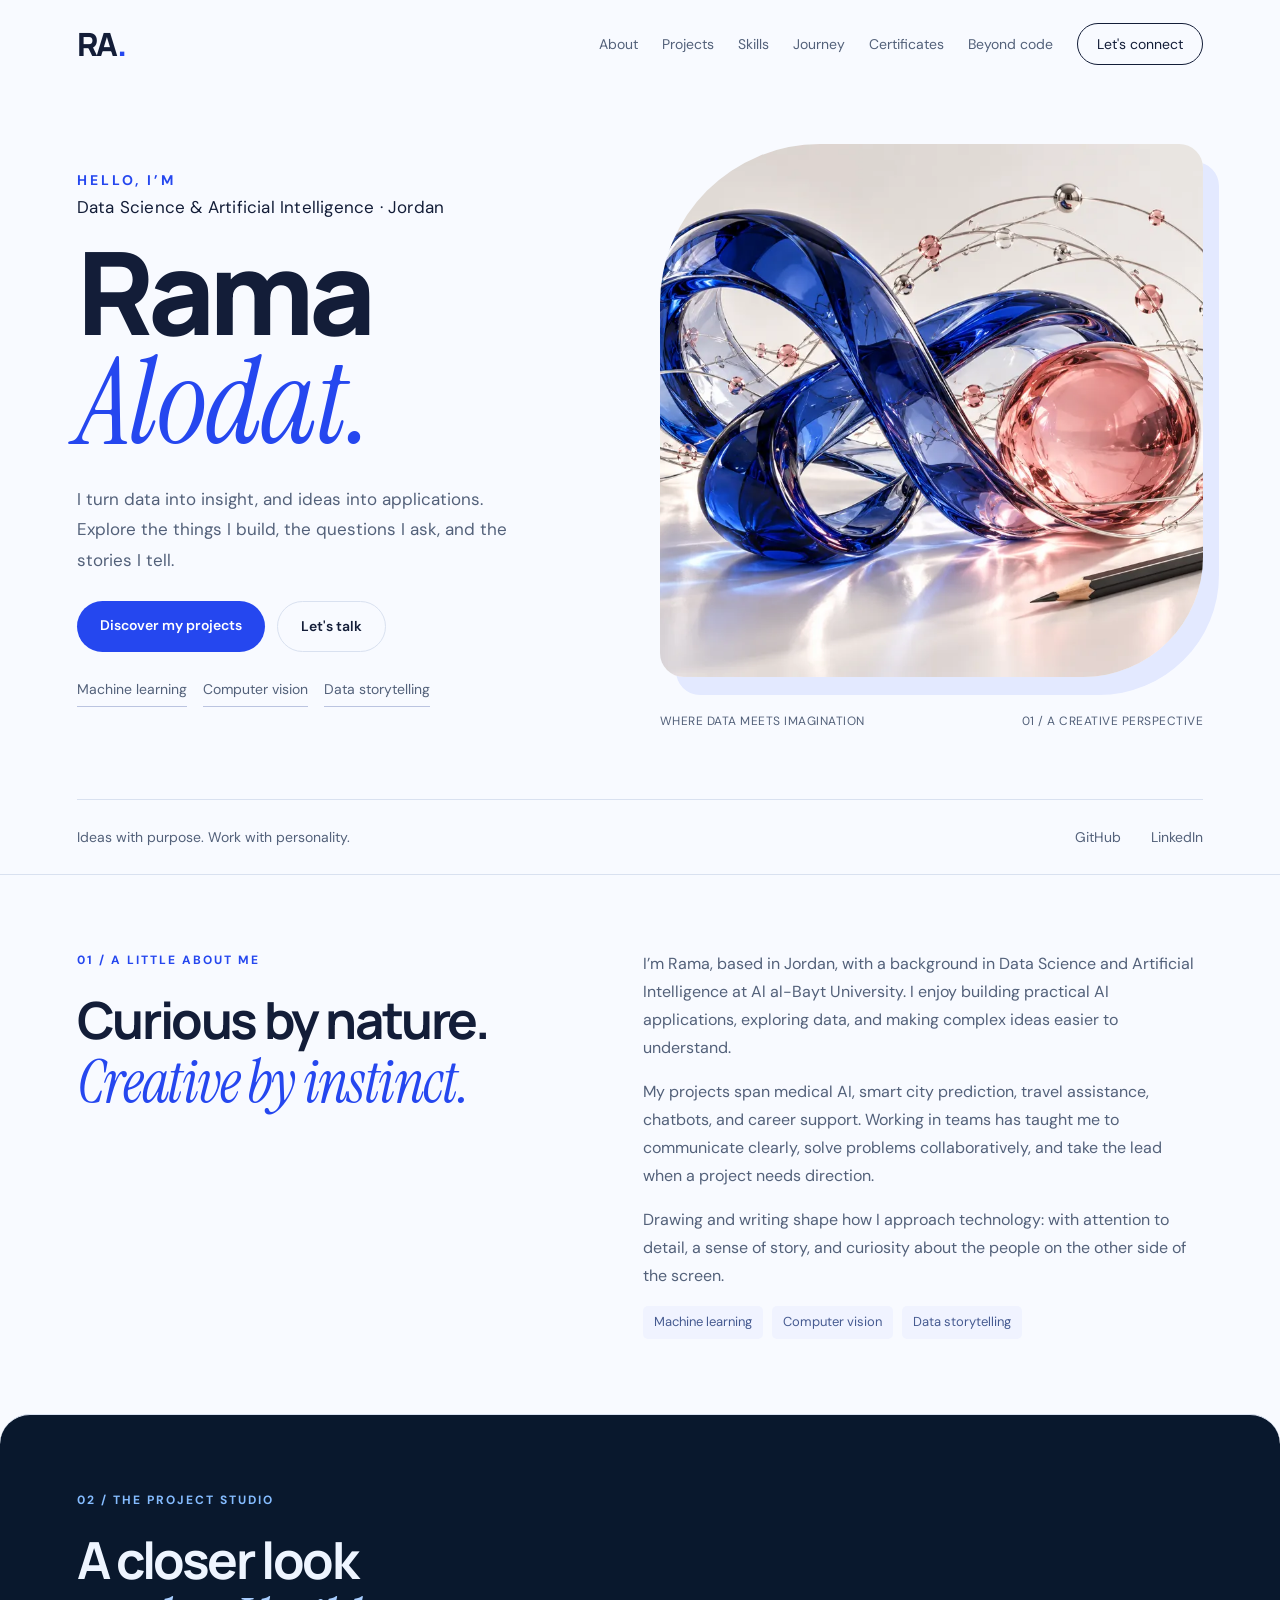
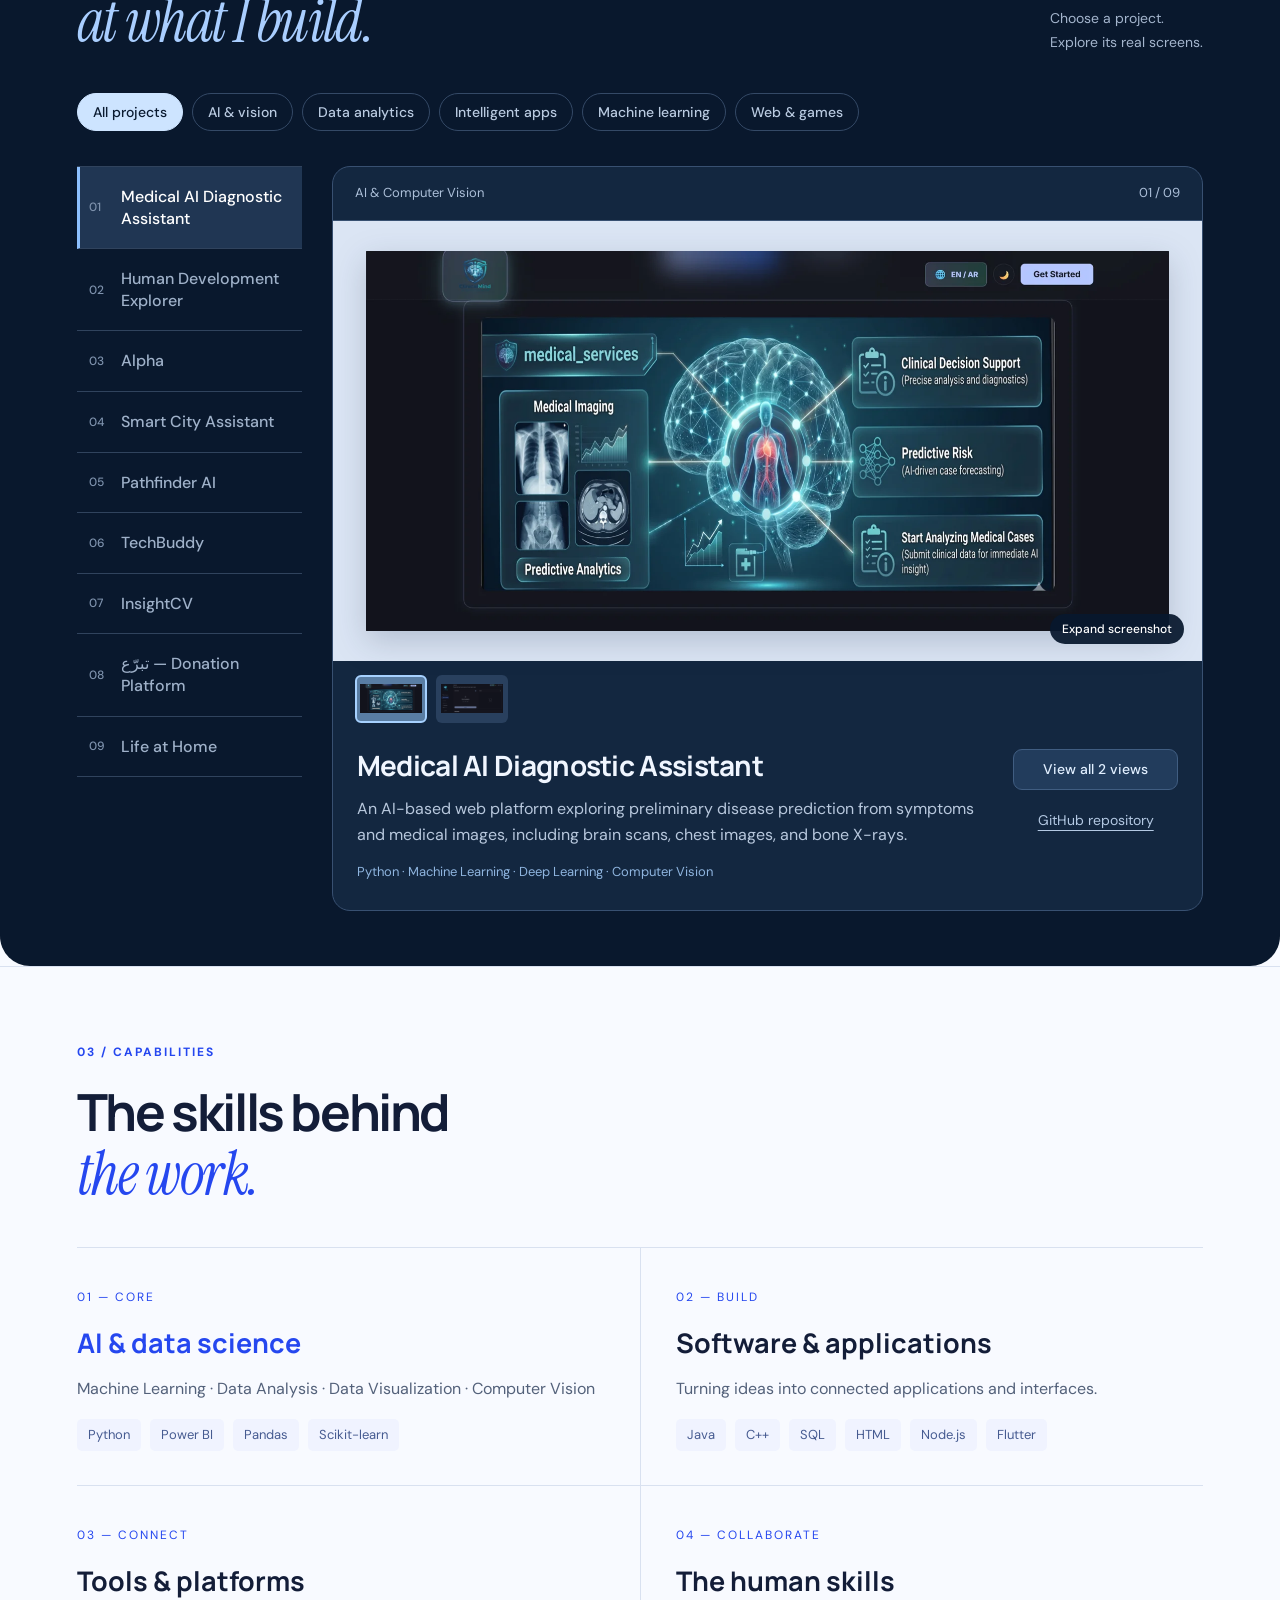
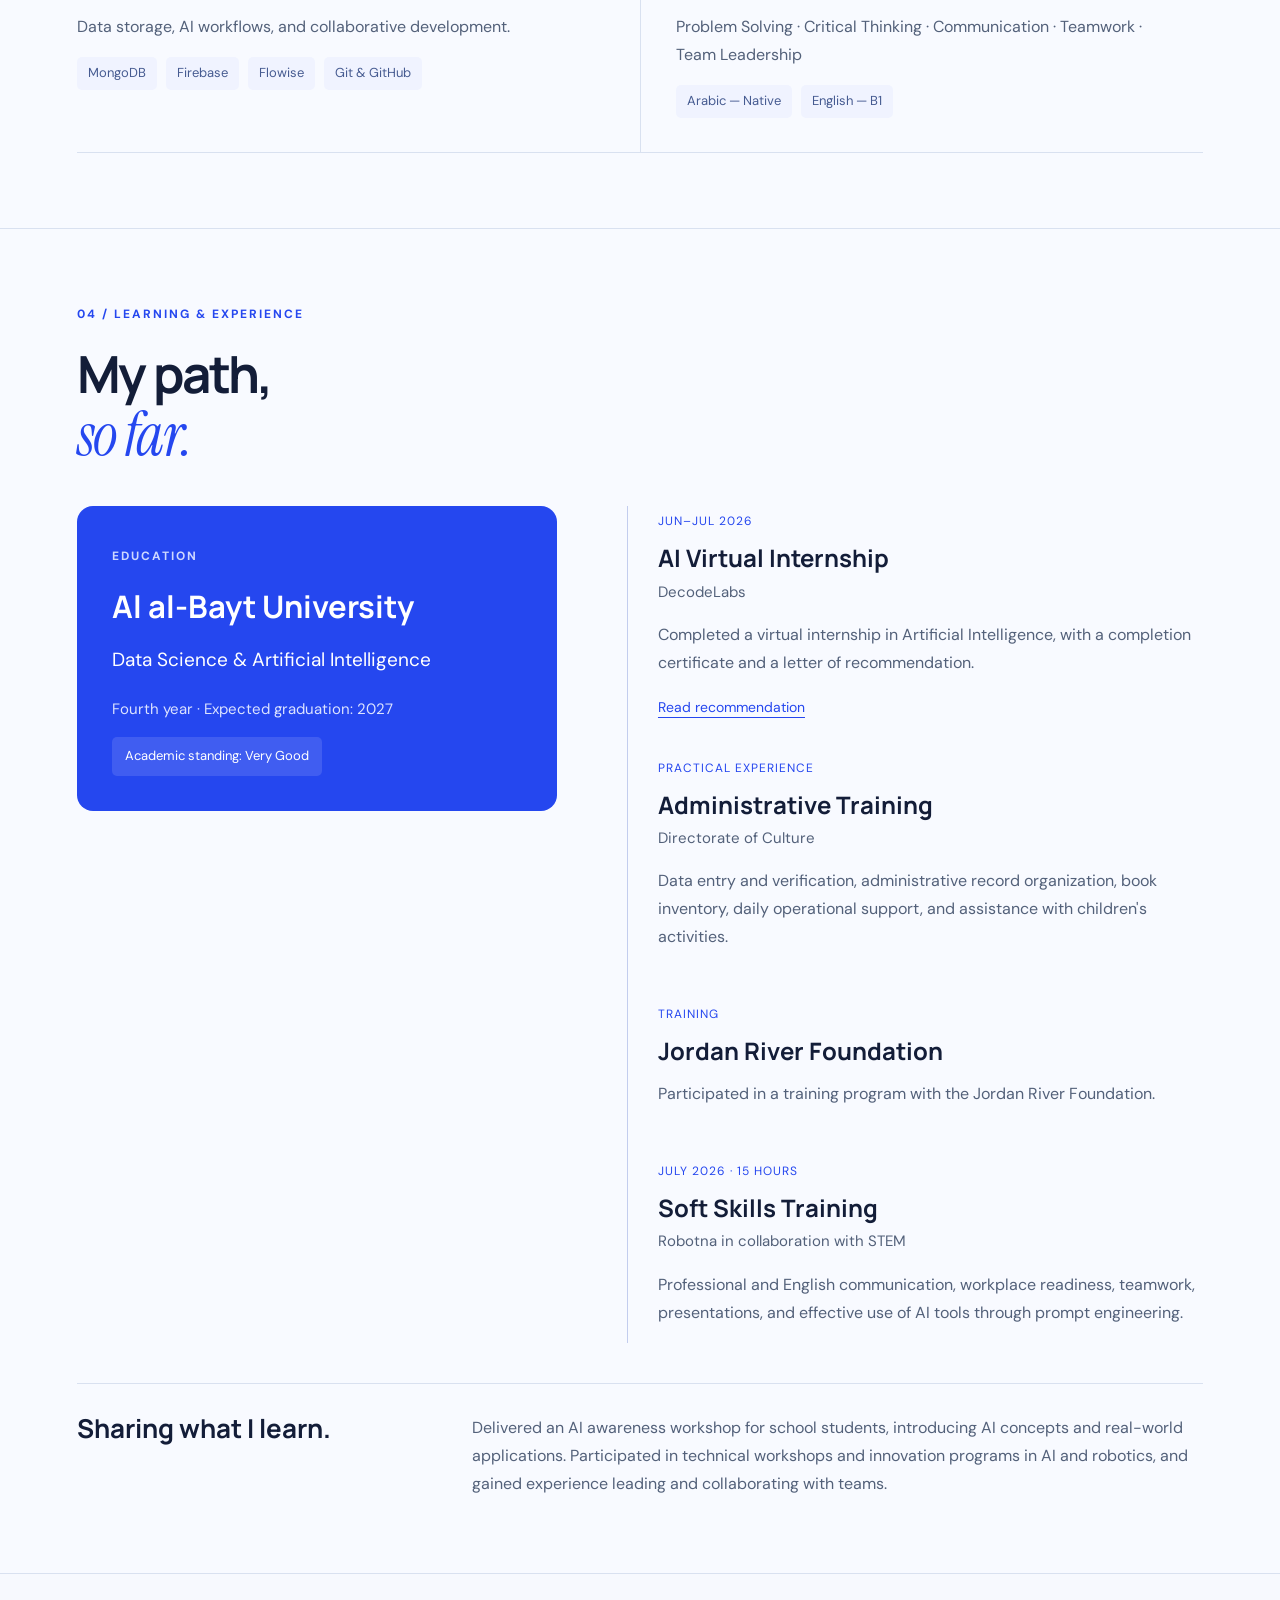
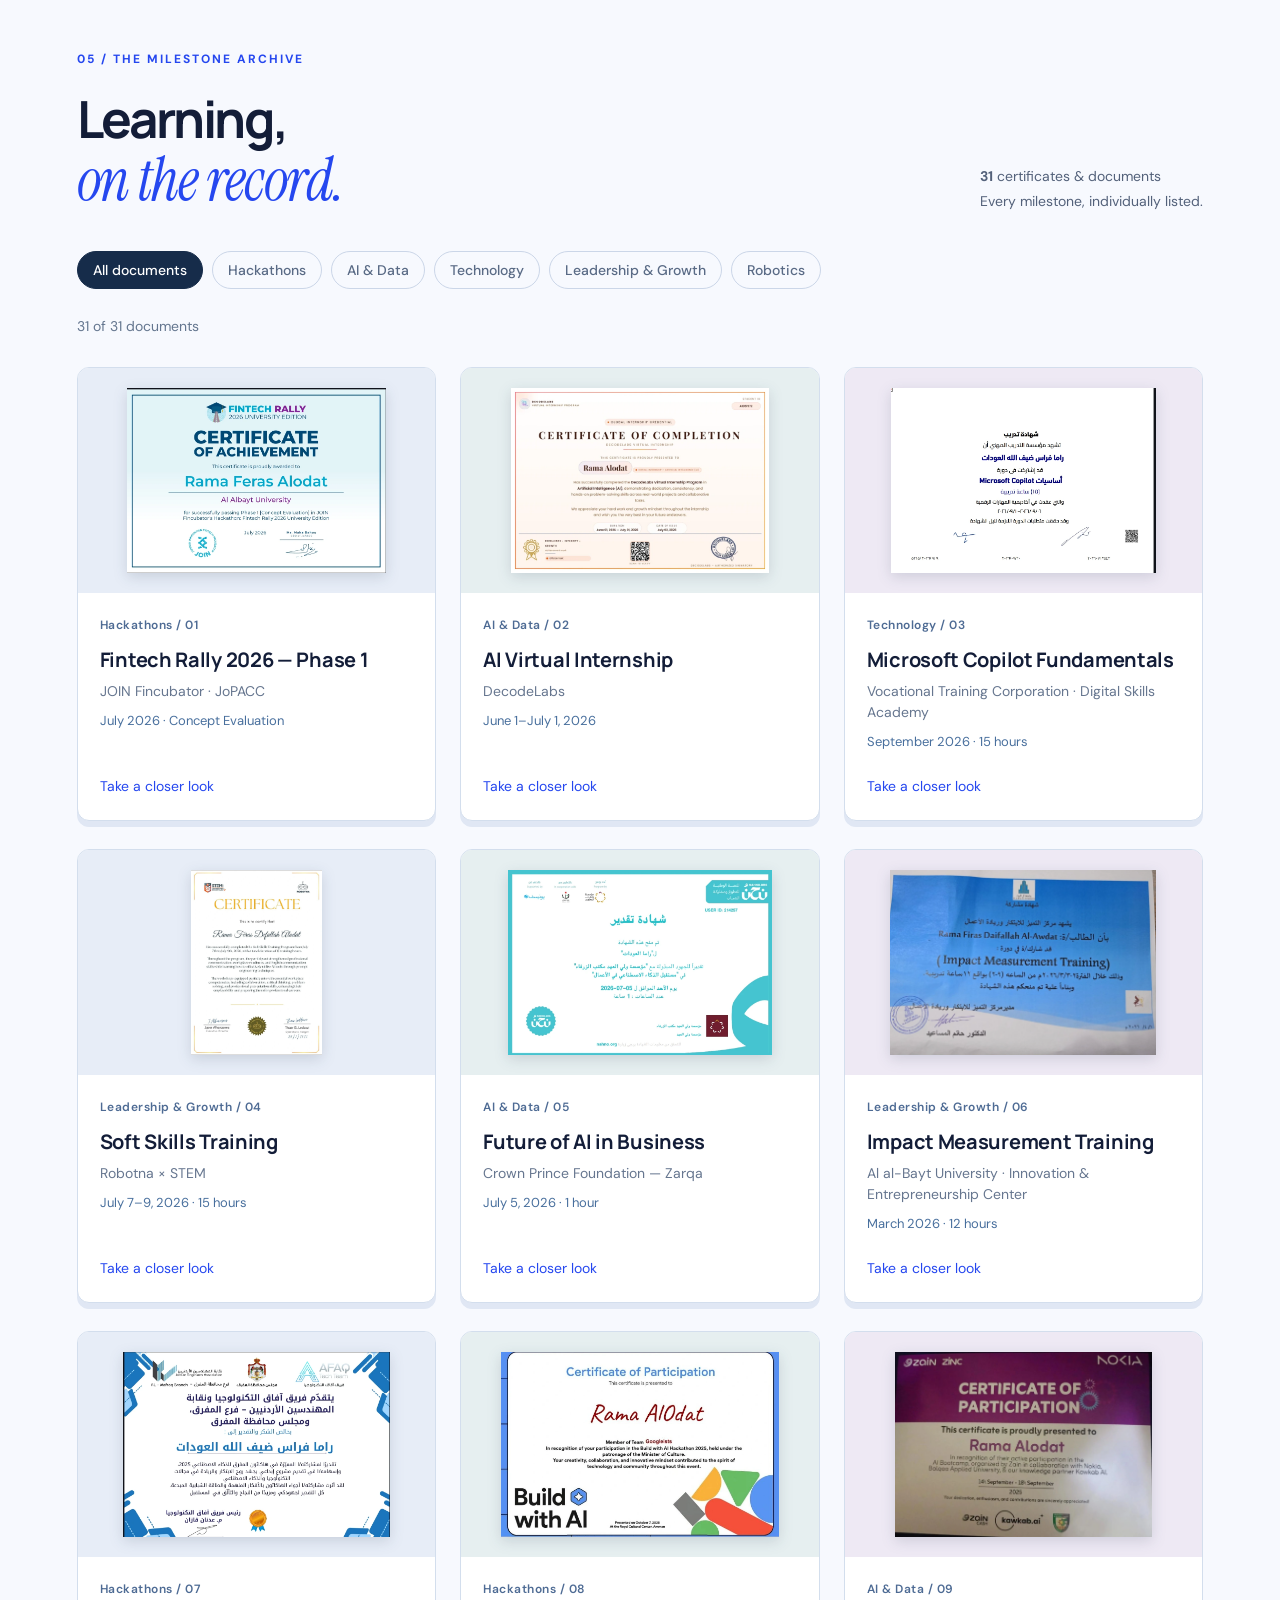
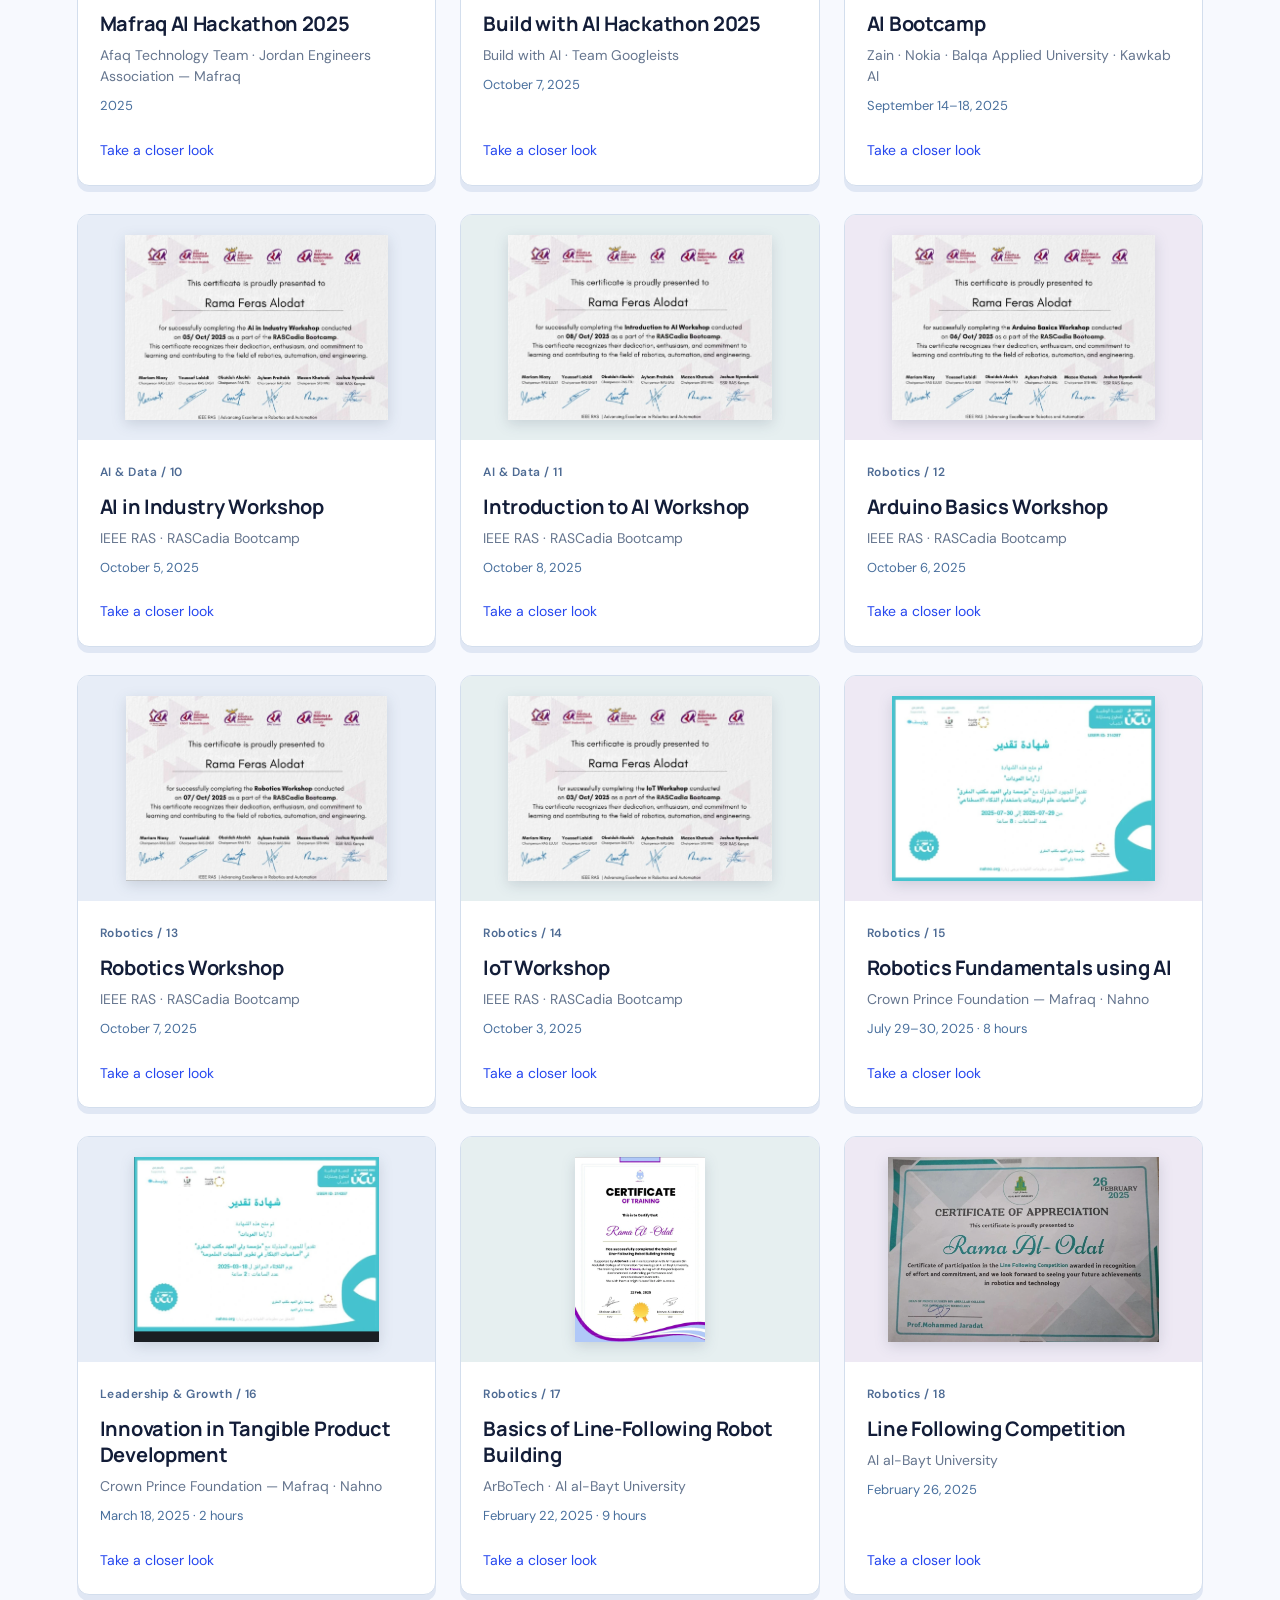
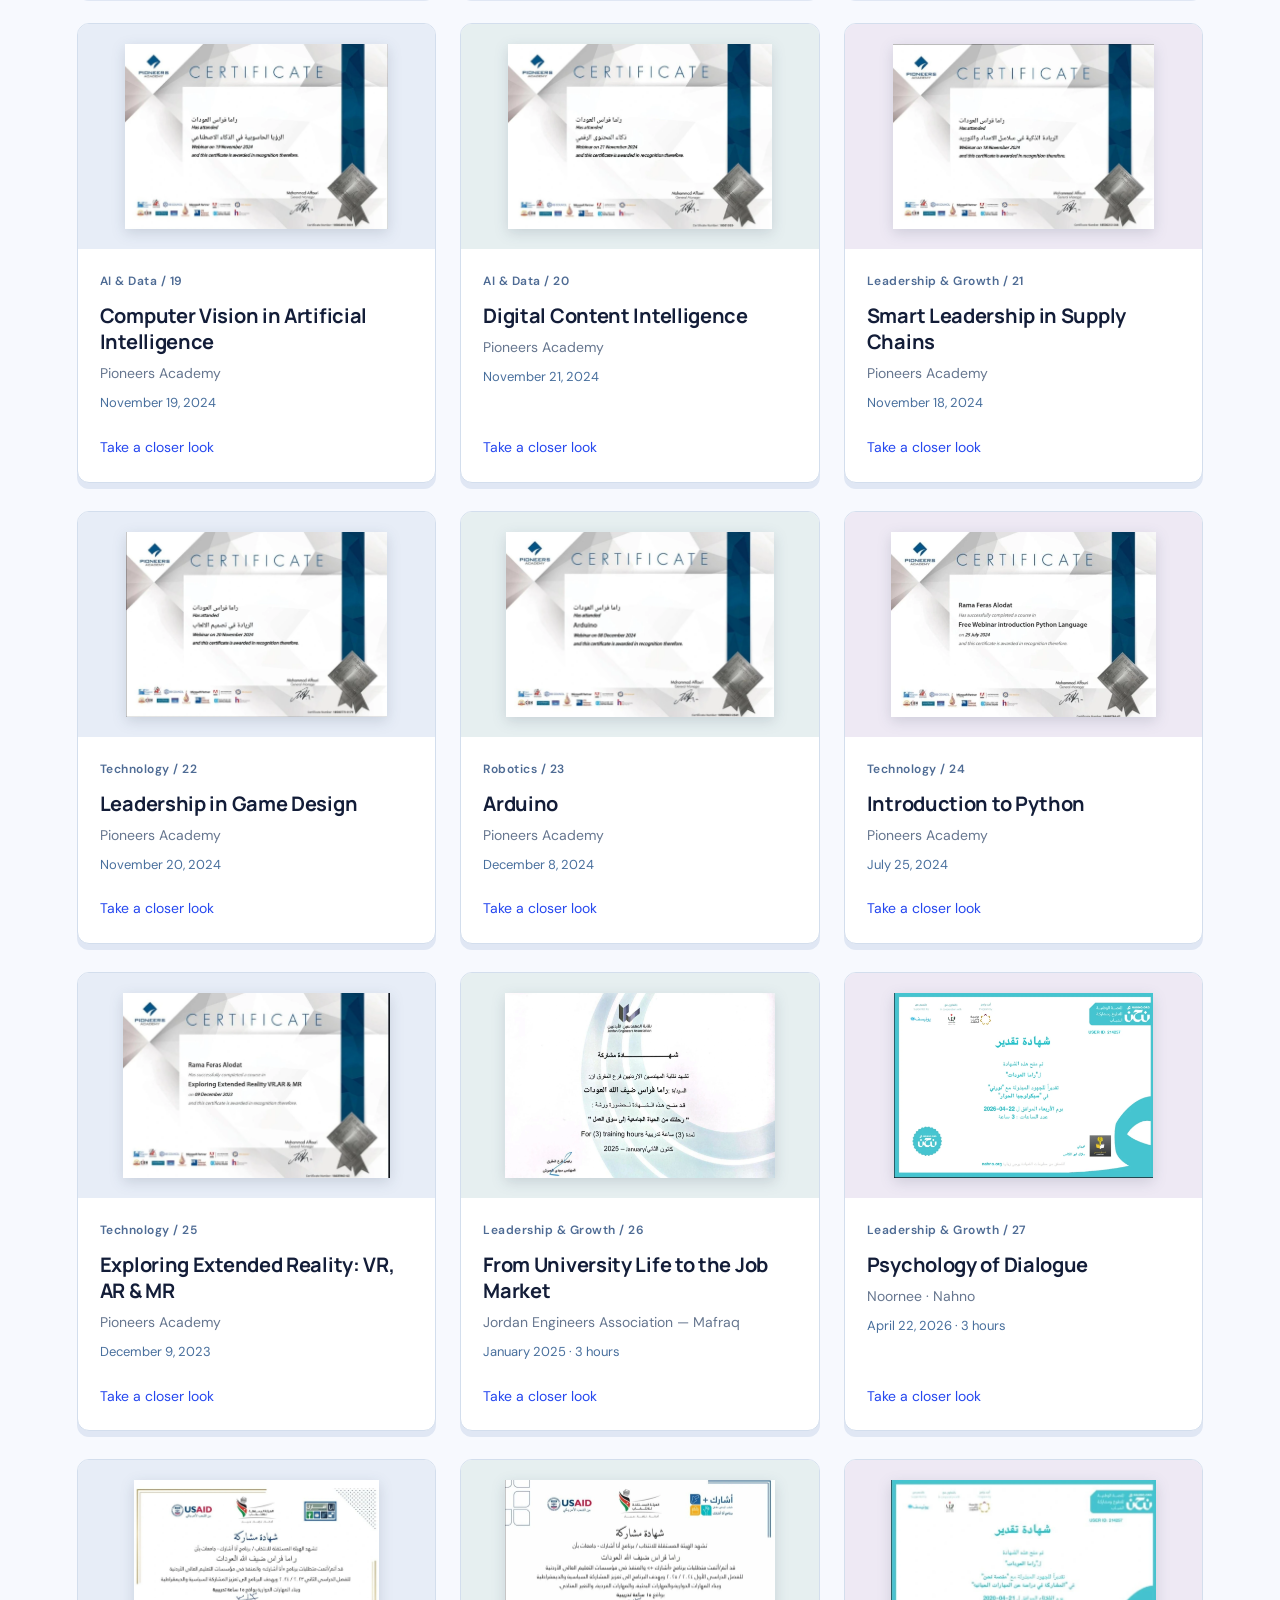
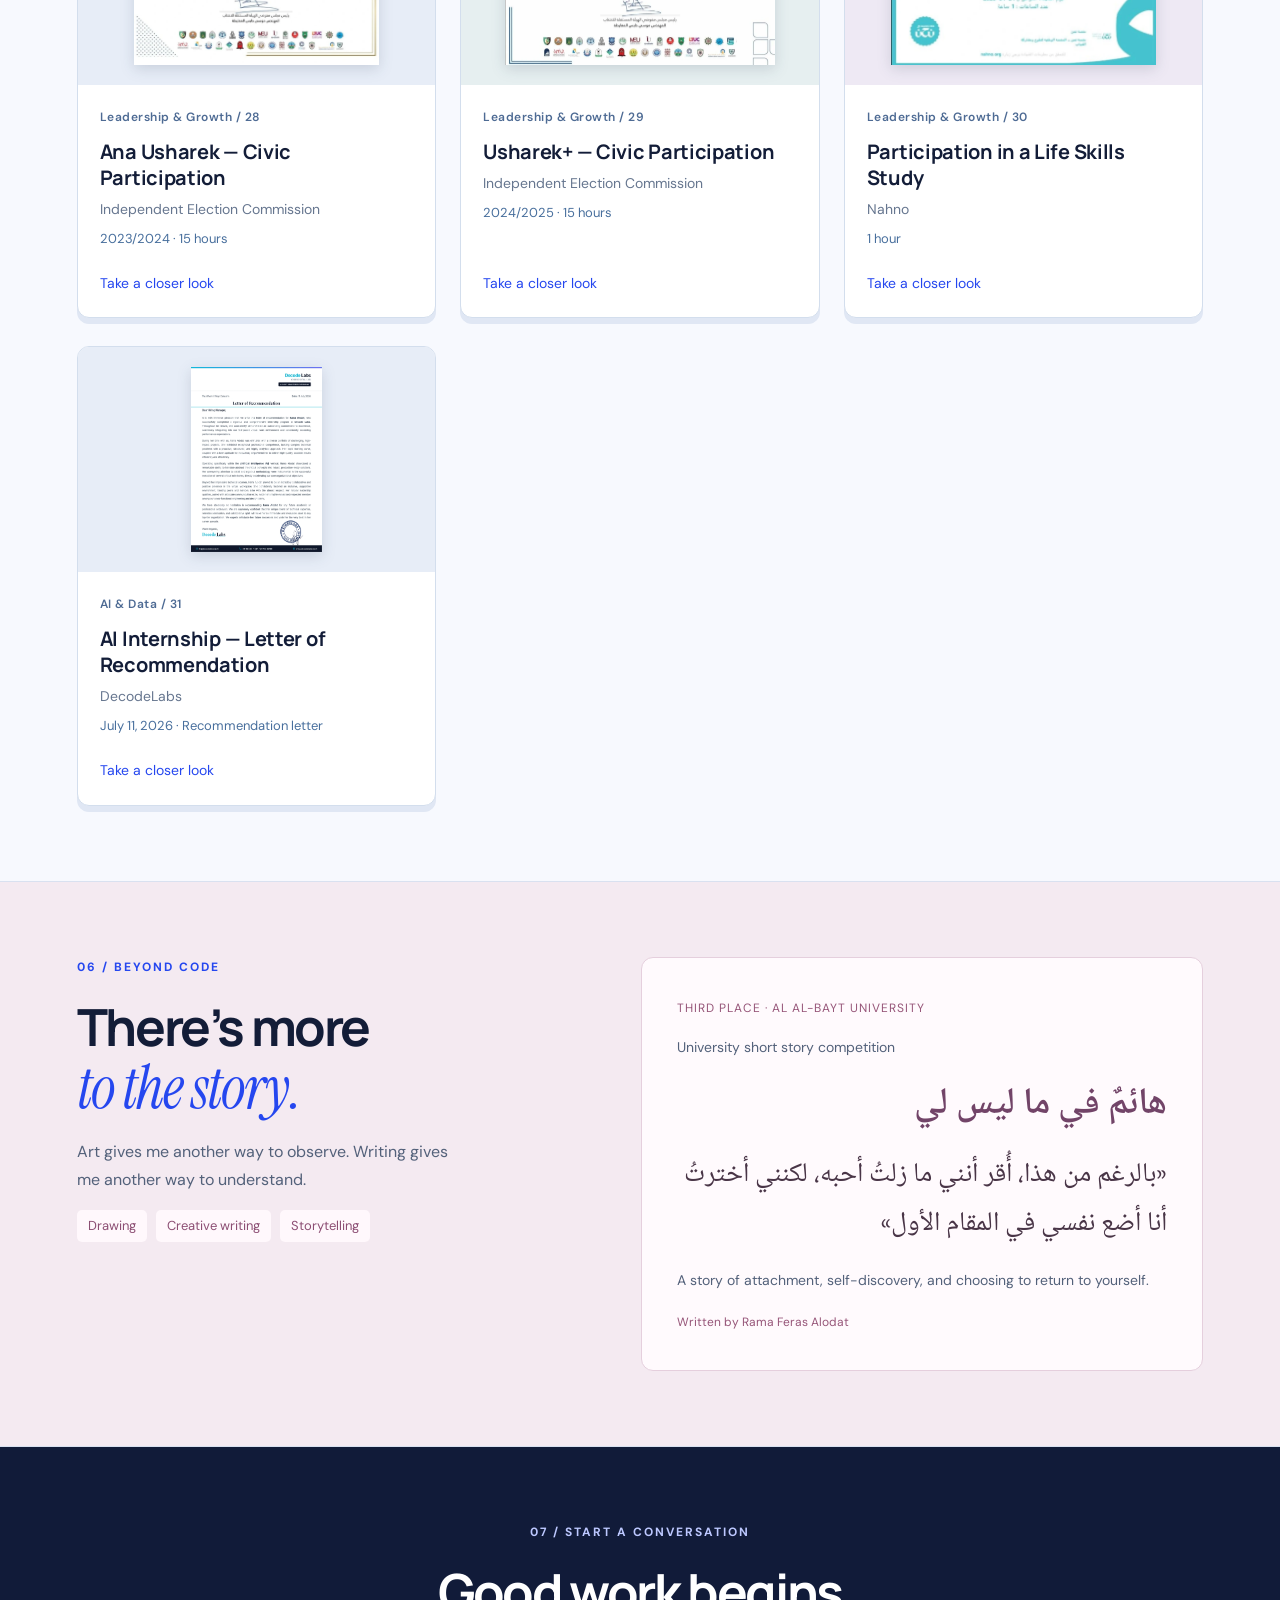
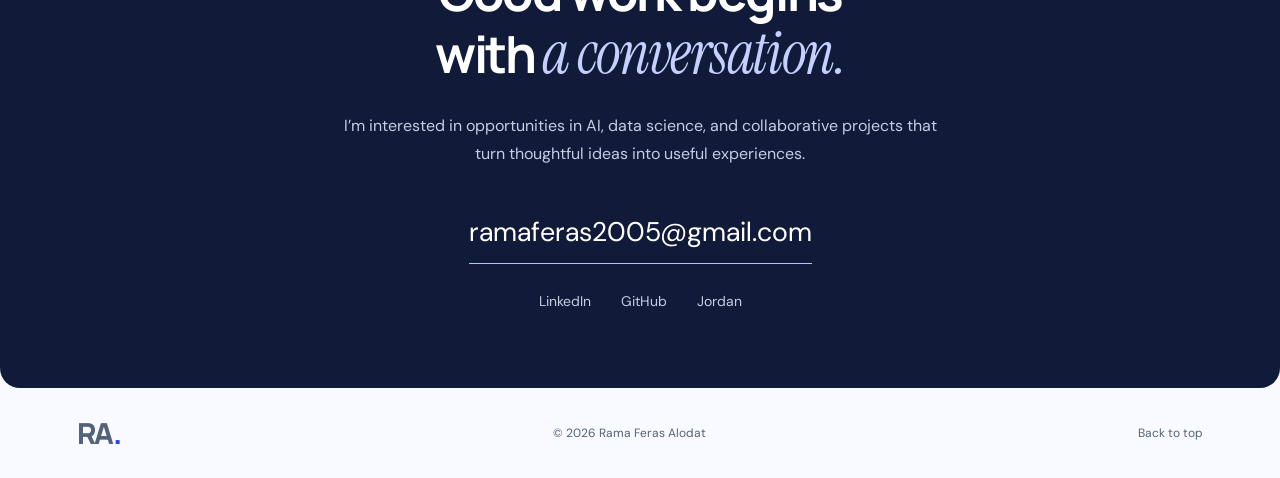
==== commit eff03b40: "Create project studio, verify complete certificate archive and restore original Power BI report" ====
--- a/index.html
+++ b/index.html
@@ -1,12 +1,12 @@
 <!DOCTYPE html>
 
-<html lang="en"><head><meta charset="utf-8"/><meta content="width=device-width, initial-scale=1" name="viewport"/><meta content="Rama Feras Alodat — Data Science &amp; Artificial Intelligence. Explore medical AI, machine learning, full-stack applications, and data storytelling projects." name="description"/><meta content="#0b1020" name="theme-color"/><title>Rama Feras Alodat | Data Science &amp; AI</title><link href="favicon.svg" rel="icon" type="image/svg+xml"/><link href="style.css?v=3" rel="stylesheet"/></head><body>
+<html lang="en"><head><meta charset="utf-8"/><meta content="width=device-width, initial-scale=1" name="viewport"/><meta content="Rama Feras Alodat — Data Science &amp; Artificial Intelligence. Explore medical AI, machine learning, full-stack applications, and data storytelling projects." name="description"/><meta content="#0b1020" name="theme-color"/><title>Rama Feras Alodat | Data Science &amp; AI</title><link href="favicon.svg" rel="icon" type="image/svg+xml"/><link href="style.css?v=4" rel="stylesheet"/></head><body>
 <a class="skip" href="#main">Skip to content</a><header><a aria-label="Rama Alodat home" class="brand" href="#home">RA<span>.</span></a><button aria-controls="nav" aria-expanded="false" class="menu">Menu</button><nav id="nav"><a href="#about">About</a><a href="#projects">Projects</a><a href="#skills">Skills</a><a href="#journey">Journey</a><a href="#certificates">Certificates</a><a href="#creative">Beyond code</a><a class="nav-contact" href="#contact">Let's connect</a></nav></header>
 <main id="main"><section class="hero" id="home"><div class="hero-copy"><p class="eyebrow">HELLO, I’M</p><p class="profession">Data Science &amp; Artificial Intelligence · Jordan</p><h1>Rama<br/><em>Alodat.</em></h1><p class="intro">I turn data into insight, and ideas into applications. Explore the things I build, the questions I ask, and the stories I tell.</p><div class="actions"><a class="button" href="#projects">Discover my projects</a><a class="button secondary" href="mailto:ramaferas2005@gmail.com">Let's talk</a></div><div class="hero-mini"><span>Machine learning</span><span>Computer vision</span><span>Data storytelling</span></div></div><figure class="hero-art"><img alt="Original glass sculpture combining cobalt ribbons, a rose orb, and fine data-like strands with a pencil" fetchpriority="high" height="800" src="assets/rama-hero.webp" width="1200"/><figcaption><span>WHERE DATA MEETS IMAGINATION</span><span>01 / A CREATIVE PERSPECTIVE</span></figcaption></figure><div class="hero-foot"><span>Ideas with purpose. Work with personality.</span><a href="https://github.com/Ramaalodat" rel="noopener noreferrer" target="_blank">GitHub</a><a href="https://www.linkedin.com/in/rama-alodat-686aa932a" rel="noopener noreferrer" target="_blank">LinkedIn</a></div></section>
 <section class="section about" id="about"><div><p class="eyebrow">01 / A LITTLE ABOUT ME</p><h2>Curious by nature.<br/><em>Creative by instinct.</em></h2></div><div class="about-copy"><p>I’m Rama, based in Jordan, with a background in Data Science and Artificial Intelligence at Al al-Bayt University. I enjoy building practical AI applications, exploring data, and making complex ideas easier to understand.</p><p>My projects span medical AI, smart city prediction, travel assistance, chatbots, and career support. Working in teams has taught me to communicate clearly, solve problems collaboratively, and take the lead when a project needs direction.</p><p>Drawing and writing shape how I approach technology: with attention to detail, a sense of story, and curiosity about the people on the other side of the screen.</p><div class="about-tags"><span>Machine learning</span><span>Computer vision</span><span>Data storytelling</span></div></div></section>
-<section class="section" id="projects"><div class="section-heading"><div><p class="eyebrow">02 / SELECTED WORK</p><h2>Ideas in action.<br/><em>Explore my work.</em></h2></div><p>Different challenges.<br/>One curious approach.</p></div><div aria-label="Filter projects" class="filters" role="group"><button aria-pressed="true" class="active" data-filter="All">All projects</button><button aria-pressed="false" data-filter="AI &amp; Computer Vision">AI &amp; vision</button><button aria-pressed="false" data-filter="Data Analytics">Data analytics</button><button aria-pressed="false" data-filter="Machine Learning">Machine learning</button><button aria-pressed="false" data-filter="Intelligent Applications">Intelligent apps</button><button aria-pressed="false" data-filter="Web Development">Web</button></div><p aria-live="polite" class="sr-only" id="project-status"></p><div class="project-grid"><article class="project visual-project" data-category="AI &amp; Computer Vision"><button aria-label="View Medical AI Diagnostic Assistant gallery" class="project-preview" data-gallery="Medical AI Diagnostic Assistant"><img alt="Medical AI Diagnostic Assistant project interface" loading="lazy" src="assets/projects/MedicalAI/00.webp"/><span class="preview-label">View gallery · 2 views</span></button><div class="project-top"><span>01</span><span>AI &amp; Computer Vision</span></div><h3>Medical AI Diagnostic Assistant</h3><p>An AI-based web platform exploring preliminary disease prediction from symptoms and medical images, including brain scans, chest images, and bone X-rays.</p><details><summary>Explore project</summary><p>Medical AI, image classification, and model integration.</p><p class="tech">Python · Machine Learning · Deep Learning · Computer Vision</p></details><div class="project-links"><button class="gallery-link" data-gallery="Medical AI Diagnostic Assistant">View gallery</button><a class="text-link" href="https://github.com/Ramaalodat/MedAssist-AI" rel="noopener noreferrer" target="_blank">View repository</a></div></article><article class="project visual-project power-project" data-category="Data Analytics"><a class="project-preview" href="demos/powerbi/"><img alt="Interactive human development dashboard built from the original Power BI data" loading="lazy" src="assets/powerbi-demo.webp"/><span class="preview-label">Try interactive data explorer</span></a><div class="project-top"><span>02</span><span>Data Analytics</span></div><h3>Human Development,<br/>Visualized</h3><p>An interactive Power BI exploration of health and education efficiency across 12 countries, using World Bank data from 2001–2022.</p><details><summary>Explore project</summary><p>Structured multi-decade indicators across 2001, 2010, and 2022. Explored how spending, infrastructure, and public health outcomes relate.</p><p class="tech">Power BI · Data Cleaning · Data Visualization</p><a class="text-link" href="https://github.com/Ramaalodat/powerbi" rel="noopener noreferrer" target="_blank">View repository</a></details><div class="project-links"><a class="demo-link" href="demos/powerbi/">Try interactive demo</a><a class="text-link" href="https://github.com/Ramaalodat/powerbi" rel="noopener noreferrer" target="_blank">Repository</a></div></article><article class="project visual-project" data-category="Intelligent Applications"><button aria-label="View Alpha gallery" class="project-preview" data-gallery="Alpha"><img alt="Alpha project interface" loading="lazy" src="assets/projects/alpha/00.webp"/><span class="preview-label">View gallery · 27 views</span></button><div class="project-top"><span>03</span><span>Team project</span></div><h3>Alpha</h3><p>A financial planning application with financial goal tracking and planning workflows.</p><details><summary>Explore project</summary><p>Exploring intelligent tools that help people organize financial goals.</p><p class="tech">Flutter · Node.js · MySQL</p></details><div class="project-links"><button class="gallery-link" data-gallery="Alpha">View gallery</button><a class="text-link" href="https://github.com/Ramaalodat/alphav3" rel="noopener noreferrer" target="_blank">View repository</a></div></article><article class="project visual-project" data-category="Machine Learning"><button aria-label="View Smart City Assistant gallery" class="project-preview" data-gallery="Smart City Assistant"><img alt="Smart City Assistant project interface" loading="lazy" src="assets/projects/smartcity/00.webp"/><span class="preview-label">View gallery · 1 views</span></button><div class="project-top"><span>04</span><span>Machine Learning</span></div><h3>Smart City Assistant</h3><p>Predicts parking occupancy and recommends restaurant visit times based on parking availability.</p><details><summary>Explore project</summary><p>Predictive analytics and data analysis applied to everyday city decisions.</p><p class="tech">Python · Pandas · Scikit-learn</p></details><div class="project-links"><button class="gallery-link" data-gallery="Smart City Assistant">View gallery</button><a class="text-link" href="https://github.com/Ramaalodat/Smart_parking" rel="noopener noreferrer" target="_blank">View repository</a></div></article><article class="project visual-project" data-category="Intelligent Applications"><button aria-label="View Pathfinder AI gallery" class="project-preview" data-gallery="Pathfinder AI"><video muted="" playsinline="" poster="assets/projects/Pathfinderai/poster.jpg" preload="none" src="assets/projects/Pathfinderai/preview.mp4"></video><span class="preview-label">View gallery · 1 views</span></button><div class="project-top"><span>05</span><span>Team project</span></div><h3>Pathfinder AI</h3><p>A travel assistant helping travelers, especially solo travelers, plan trips and make informed travel decisions.</p><details><summary>Explore project</summary><p>API integration, location-based services, real-time data processing, and full-stack collaboration.</p><p class="tech">Flutter · Node.js · Firebase · Google APIs · Gemini AI</p></details><div class="project-links"><button class="gallery-link" data-gallery="Pathfinder AI">View gallery</button><a class="text-link" href="https://github.com/Ramaalodat/PathFinder-AI" rel="noopener noreferrer" target="_blank">View repository</a></div></article><article class="project" data-category="Intelligent Applications"><div class="project-top"><span>06</span><span>Team project</span></div><h3>TechBuddy</h3><p>An AI chatbot assistant for computer hardware shops, with recommendations informed by user preferences.</p><details><summary>Explore project</summary><p>Chatbot development, workflow design, and recommendation logic.</p><p class="tech">Node.js · HTML · Flowise</p><span class="muted">Project overview</span></details></article><article class="project visual-project" data-category="Intelligent Applications"><button aria-label="View InsightCV gallery" class="project-preview" data-gallery="InsightCV"><img alt="InsightCV project interface" loading="lazy" src="assets/projects/insightcv/00.webp"/><span class="preview-label">View gallery · 3 views</span></button><div class="project-top"><span>07</span><span>Team project</span></div><h3>InsightCV</h3><p>An AI-driven platform helping users improve their CVs, practice interviews, and prepare for the job market.</p><details><summary>Explore project</summary><p>Backend development, database management, and systems for CV analysis and user support.</p><p class="tech">PHP · Node.js · HTML · MongoDB</p></details><div class="project-links"><button class="gallery-link" data-gallery="InsightCV">View gallery</button><a class="text-link" href="https://github.com/Ramaalodat/Project-InsightCV" rel="noopener noreferrer" target="_blank">View repository</a></div></article><article class="project visual-project" data-category="Web Development"><button aria-label="View تبرّع — Donation Platform gallery" class="project-preview" data-gallery="تبرّع — Donation Platform"><img alt="تبرّع — Donation Platform project interface" loading="lazy" src="assets/projects/tbr3/00.gif"/><span class="preview-label">View gallery · 6 views</span></button><div class="project-top"><span>08</span><span>Team project</span></div><h3>تبرّع — Donation Platform</h3><p>A bilingual Arabic and English platform connecting donors with people in need, with a focus on reducing waste and promoting donation values.</p><details><summary>Explore project</summary><p>Bilingual web development, database design, and green computing concepts.</p><p class="tech">Node.js · MongoDB · HTML · CSS</p></details><div class="project-links"><button class="gallery-link" data-gallery="تبرّع — Donation Platform">View gallery</button><a class="text-link" href="https://github.com/Ramaalodat/TBR3" rel="noopener noreferrer" target="_blank">View repository</a></div></article><article class="project visual-project game-project" data-category="Web Development"><a class="project-preview game-cover" href="https://antigravity-life.vercel.app" rel="noopener noreferrer" target="_blank"><span class="cover-kicker">PLAY IN YOUR BROWSER</span><strong>Life<br/><i>at Home.</i></strong><span class="cover-bottom">A playable experience</span></a><div class="project-top"><span>09</span><span>Web game</span></div><h3>Life at Home</h3><p>Explore my game directly in your browser.</p><div class="project-links"><a class="demo-link" href="https://antigravity-life.vercel.app" rel="noopener noreferrer" target="_blank">Play live demo</a></div></article></div><aside class="insight"><span class="eyebrow">POWER BI / PROJECT TAKEAWAY</span><p>More spending doesn’t always mean better outcomes.</p><span>Across 12 countries and three milestone years, I explored the relationship between public spending, infrastructure, and health and education outcomes.</span></aside></section>
+<section class="section" id="projects"><div class="section-heading"><div><p class="eyebrow">02 / THE PROJECT STUDIO</p><h2>A closer look<br/><em>at what I build.</em></h2></div><p>Choose a project.<br/>Explore its real screens.</p></div><div aria-label="Project categories" class="studio-filters" role="group"></div><div class="project-studio"><div aria-label="Choose a project" class="project-directory"></div><div class="project-stage"><div class="stage-top"><span id="stage-kind"></span><span id="stage-number"></span></div><button aria-label="Open project gallery" id="stage-preview"></button><div id="stage-thumbnails"></div><div class="stage-caption"><div><h3 id="stage-title"></h3><p id="stage-description"></p><p id="stage-tech"></p></div><div id="stage-actions"></div></div></div></div><p aria-live="polite" class="sr-only" id="project-status"></p></section>
 <section class="section" id="skills"><p class="eyebrow">03 / CAPABILITIES</p><h2>The skills behind<br/><em>the work.</em></h2><div class="skill-grid"><article class="skill primary"><span class="skill-no">01 — CORE</span><h3>AI &amp; data science</h3><p>Machine Learning · Data Analysis · Data Visualization · Computer Vision</p><div class="pill-row"><span>Python</span><span>Power BI</span><span>Pandas</span><span>Scikit-learn</span></div></article><article class="skill"><span class="skill-no">02 — BUILD</span><h3>Software &amp; applications</h3><p>Turning ideas into connected applications and interfaces.</p><div class="pill-row"><span>Java</span><span>C++</span><span>SQL</span><span>HTML</span><span>Node.js</span><span>Flutter</span></div></article><article class="skill"><span class="skill-no">03 — CONNECT</span><h3>Tools &amp; platforms</h3><p>Data storage, AI workflows, and collaborative development.</p><div class="pill-row"><span>MongoDB</span><span>Firebase</span><span>Flowise</span><span>Git &amp; GitHub</span></div></article><article class="skill"><span class="skill-no">04 — COLLABORATE</span><h3>The human skills</h3><p>Problem Solving · Critical Thinking · Communication · Teamwork · Team Leadership</p><div class="pill-row"><span>Arabic — Native</span><span>English — B1</span></div></article></div></section>
 <section class="section" id="journey"><div class="section-heading"><div><p class="eyebrow">04 / LEARNING &amp; EXPERIENCE</p><h2>My path,<br/><em>so far.</em></h2></div></div><div class="journey-grid"><article class="education"><span class="eyebrow">EDUCATION</span><h3>Al al-Bayt University</h3><p class="degree">Data Science &amp; Artificial Intelligence</p><p>Fourth year · Expected graduation: 2027</p><span class="grade">Academic standing: Very Good</span></article><div class="timeline"><article><span>JUN–JUL 2026</span><h3>AI Virtual Internship</h3><h4>DecodeLabs</h4><p>Completed a virtual internship in Artificial Intelligence, with a completion certificate and a letter of recommendation.</p><a class="text-link" href="certificates/Letter_of_Recommendation.pdf" rel="noopener noreferrer" target="_blank">Read recommendation</a></article><article><span>PRACTICAL EXPERIENCE</span><h3>Administrative Training</h3><h4>Directorate of Culture</h4><p>Data entry and verification, administrative record organization, book inventory, daily operational support, and assistance with children's activities.</p></article><article><span>TRAINING</span><h3>Jordan River Foundation</h3><p>Participated in a training program with the Jordan River Foundation.</p></article><article><span>JULY 2026 · 15 HOURS</span><h3>Soft Skills Training</h3><h4>Robotna in collaboration with STEM</h4><p>Professional and English communication, workplace readiness, teamwork, presentations, and effective use of AI tools through prompt engineering.</p></article></div></div><div class="leadership"><h3>Sharing what I learn.</h3><p>Delivered an AI awareness workshop for school students, introducing AI concepts and real-world applications. Participated in technical workshops and innovation programs in AI and robotics, and gained experience leading and collaborating with teams.</p></div></section>
-<section class="section" id="certificates"><div class="section-heading"><div><p class="eyebrow">05 / CONTINUOUS LEARNING</p><h2>A collection of<br/><em>milestones.</em></h2></div><p>Training, hackathons,<br/>and milestones along the way.</p></div><div class="cert-grid"><a class="certificate cert-card" data-certificate="certificates/certificate-Impact-Measurement-Training.jpeg" href="certificates/certificate-Impact-Measurement-Training.jpeg" rel="noopener noreferrer" target="_blank"><div class="cert-preview"><img alt="Impact Measurement Training certificate" loading="lazy" src="certificates/certificate-Impact-Measurement-Training.jpeg"/></div><div><h3>Impact Measurement Training</h3><p>Al al-Bayt University</p><small>March 2026</small></div><span class="view">View</span></a><a class="certificate cert-card" data-certificate="certificates/certificate-Al-Mafraq-AI-Hackathon-2025.jpeg" href="certificates/certificate-Al-Mafraq-AI-Hackathon-2025.jpeg" rel="noopener noreferrer" target="_blank"><div class="cert-preview"><img alt="Mafraq AI Hackathon certificate" loading="lazy" src="certificates/certificate-Al-Mafraq-AI-Hackathon-2025.jpeg"/></div><div><h3>Mafraq AI Hackathon</h3><p>Jordan Engineers Association</p><small>October 2025</small></div><span class="view">View</span></a><a class="certificate cert-card" data-certificate="certificates/certificate-participation-in-the-Build-with-Al-Hackathon-2025.jpeg" href="certificates/certificate-participation-in-the-Build-with-Al-Hackathon-2025.jpeg" rel="noopener noreferrer" target="_blank"><div class="cert-preview"><img alt="Build with AI Hackathon certificate" loading="lazy" src="certificates/certificate-participation-in-the-Build-with-Al-Hackathon-2025.jpeg"/></div><div><h3>Build with AI Hackathon</h3><p>Google Developer Groups</p><small>October 2025</small></div><span class="view">View</span></a><a class="certificate cert-card" data-certificate="certificates/certificate-Introduction-to-Al-Workshop.jpeg" href="certificates/certificate-Introduction-to-Al-Workshop.jpeg" rel="noopener noreferrer" target="_blank"><div class="cert-preview"><img alt="AI, Robotics, Arduino &amp; IoT Workshops certificate" loading="lazy" src="certificates/certificate-Introduction-to-Al-Workshop.jpeg"/></div><div><h3>AI, Robotics, Arduino &amp; IoT Workshops</h3><p>IEEE RAS</p><small>October 2025</small></div><span class="view">View</span></a><a class="certificate cert-card" data-certificate="certificates/certificate-participation-in-the-Al-Bootcamp1.jpeg" href="certificates/certificate-participation-in-the-Al-Bootcamp1.jpeg" rel="noopener noreferrer" target="_blank"><div class="cert-preview"><img alt="AI Bootcamp certificate" loading="lazy" src="certificates/certificate-participation-in-the-Al-Bootcamp1.jpeg"/></div><div><h3>AI Bootcamp</h3><p>ZINC</p><small>September 2025</small></div><span class="view">View</span></a><a class="certificate cert-card" data-certificate="certificates/certificate-Fundamentals-of-Robotics-Using-Artificial-Intelligence.jpeg" href="certificates/certificate-Fundamentals-of-Robotics-Using-Artificial-Intelligence.jpeg" rel="noopener noreferrer" target="_blank"><div class="cert-preview"><img alt="Robotics Basics using AI certificate" loading="lazy" src="certificates/certificate-Fundamentals-of-Robotics-Using-Artificial-Intelligence.jpeg"/></div><div><h3>Robotics Basics using AI</h3><p>Crown Prince Foundation — Mafraq</p><small>July 2025</small></div><span class="view">View</span></a><a class="certificate cert-card" data-certificate="certificates/certificate-Free-Webinar-introduction-Python-Language.jpeg" href="certificates/certificate-Free-Webinar-introduction-Python-Language.jpeg" rel="noopener noreferrer" target="_blank"><div class="cert-preview"><img alt="Introduction to Python certificate" loading="lazy" src="certificates/certificate-Free-Webinar-introduction-Python-Language.jpeg"/></div><div><h3>Introduction to Python</h3><p>Pioneers Academy</p><small>July 2025</small></div><span class="view">View</span></a><a class="certificate cert-card" data-certificate="certificates/certificate-Line-Following-Competition.jpeg" href="certificates/certificate-Line-Following-Competition.jpeg" rel="noopener noreferrer" target="_blank"><div class="cert-preview"><img alt="Line Following Robot Training &amp; Competition certificate" loading="lazy" src="certificates/certificate-Line-Following-Competition.jpeg"/></div><div><h3>Line Following Robot Training &amp; Competition</h3><p>Al al-Bayt University</p><small>February 2025</small></div><span class="view">View</span></a><a class="certificate cert-card" data-certificate="certificates/certificate-Your-Journey-from-University-Life-t-the-Job-Market.jpeg" href="certificates/certificate-Your-Journey-from-University-Life-t-the-Job-Market.jpeg" rel="noopener noreferrer" target="_blank"><div class="cert-preview"><img alt="From University to the Job Market certificate" loading="lazy" src="certificates/certificate-Your-Journey-from-University-Life-t-the-Job-Market.jpeg"/></div><div><h3>From University to the Job Market</h3><p>Jordan Engineers Association</p><small>January 2025</small></div><span class="view">View</span></a><a class="certificate cert-card" data-certificate="certificates/certificate-Arduino.jpeg" href="certificates/certificate-Arduino.jpeg" rel="noopener noreferrer" target="_blank"><div class="cert-preview"><img alt="Arduino Development certificate" loading="lazy" src="certificates/certificate-Arduino.jpeg"/></div><div><h3>Arduino Development</h3><p>Pioneers Academy</p><small>December 2024</small></div><span class="view">View</span></a><a class="certificate cert-card" data-certificate="certificates/certificate-Computer-Vision-in-Artificial-Intelligence.jpeg" href="certificates/certificate-Computer-Vision-in-Artificial-Intelligence.jpeg" rel="noopener noreferrer" target="_blank"><div class="cert-preview"><img alt="Professional Development Series certificate" loading="lazy" src="certificates/certificate-Computer-Vision-in-Artificial-Intelligence.jpeg"/></div><div><h3>Professional Development Series</h3><p>Pioneers Academy</p><small>November 2024</small></div><span class="view">View</span></a><a class="certificate cert-card" data-certificate="certificates/certificate-Exploring-Extended-Reality-VR.AR-%26-MR.jpeg" href="certificates/certificate-Exploring-Extended-Reality-VR.AR-%26-MR.jpeg" rel="noopener noreferrer" target="_blank"><div class="cert-preview"><img alt="Exploring Extended Reality: VR, AR &amp; MR certificate" loading="lazy" src="certificates/certificate-Exploring-Extended-Reality-VR.AR-%26-MR.jpeg"/></div><div><h3>Exploring Extended Reality: VR, AR &amp; MR</h3><p>Pioneers Academy</p><small>December 2023</small></div><span class="view">View</span></a><a class="certificate cert-card" data-certificate="certificates/certificate-soft-skills-Training.jpeg" href="certificates/certificate-soft-skills-Training.jpeg" rel="noopener noreferrer" target="_blank"><div class="cert-preview"><img alt="Soft Skills Training certificate" loading="lazy" src="certificates/certificate-soft-skills-Training.jpeg"/></div><div><h3>Soft Skills Training</h3><p>Robotna × STEM</p><small>July 7–9, 2026 · 15 hours</small></div><span class="view">View</span></a><a class="certificate cert-card" href="certificates/DecodeLabs%20Internship%20Certificate%20%281%29.pdf" rel="noopener noreferrer" target="_blank"><div class="cert-preview pdf-preview"><span>AI / INTERNSHIP</span><strong>Certificate<br/>of completion</strong><span>PDF · Open certificate</span></div><div><h3>AI Virtual Internship</h3><p>DecodeLabs</p><small>June 1–July 1, 2026</small></div><span class="view">View</span></a><a class="certificate cert-card" data-certificate="certificates/certificate-The-Future-of-Artificial-Intelligence-in-Business.jpeg" href="certificates/certificate-The-Future-of-Artificial-Intelligence-in-Business.jpeg" rel="noopener noreferrer" target="_blank"><div class="cert-preview"><img alt="Future of AI in Business certificate" loading="lazy" src="certificates/certificate-The-Future-of-Artificial-Intelligence-in-Business.jpeg"/></div><div><h3>Future of AI in Business</h3><p>Crown Prince Foundation — Zarqa</p><small>July 5, 2026 · 1 hour</small></div><span class="view">View</span></a><a class="certificate cert-card" data-certificate="certificates/certificate-The-Psychology-of-Dialogue.jpeg" href="certificates/certificate-The-Psychology-of-Dialogue.jpeg" rel="noopener noreferrer" target="_blank"><div class="cert-preview"><img alt="Psychology of Dialogue certificate" loading="lazy" src="certificates/certificate-The-Psychology-of-Dialogue.jpeg"/></div><div><h3>Psychology of Dialogue</h3><p>Noornee</p><small>3 hours</small></div><span class="view">View</span></a><a class="certificate cert-card" data-certificate="certificates/WhatsApp%20Image%202026-10-05%20at%204.18.33%20PM.jpeg" href="certificates/WhatsApp%20Image%202026-10-05%20at%204.18.33%20PM.jpeg" rel="noopener noreferrer" target="_blank"><div class="cert-preview"><img alt="Fintech Rally 2026 — Phase 1 certificate" loading="lazy" src="certificates/WhatsApp%20Image%202026-10-05%20at%204.18.33%20PM.jpeg"/></div><div><h3>Fintech Rally 2026 — Phase 1</h3><p>JOIN Fincubator</p><small>July 2026 · Concept Evaluation</small></div><span class="view">View</span></a></div><details class="more-certificates"><summary>More workshop certificates</summary><div class="supplemental" id="supplemental"><a href="certificates/certificate-Ai-in-Industry-Workshop.jpeg" rel="noopener noreferrer" target="_blank">Ai in Industry Workshop</a><a href="certificates/certificate-Al-Mafraq-AI-Hackathon-2025.jpeg" rel="noopener noreferrer" target="_blank">Al Mafraq AI Hackathon 2025</a><a href="certificates/certificate-ana-ashark.jpeg" rel="noopener noreferrer" target="_blank">ana ashark</a><a href="certificates/certificate-Arduino-Basics-Workshop.jpeg" rel="noopener noreferrer" target="_blank">Arduino Basics Workshop</a><a href="certificates/certificate-Arduino.jpeg" rel="noopener noreferrer" target="_blank">Arduino</a><a href="certificates/certificate-ashark%2B.jpeg" rel="noopener noreferrer" target="_blank">ashark+</a><a href="certificates/certificate-Computer-Vision-in-Artificial-Intelligence.jpeg" rel="noopener noreferrer" target="_blank">Computer Vision in Artificial Intelligence</a><a href="certificates/certificate-Digital-Content-Intelligence.jpeg" rel="noopener noreferrer" target="_blank">Digital Content Intelligence</a><a href="certificates/certificate-Exploring-Extended-Reality-VR.AR-%26-MR.jpeg" rel="noopener noreferrer" target="_blank">Exploring Extended Reality VR.AR &amp; MR</a><a href="certificates/certificate-Free-Webinar-introduction-Python-Language.jpeg" rel="noopener noreferrer" target="_blank">Free Webinar introduction Python Language</a><a href="certificates/certificate-Fundamentals-of-Innovation-in-Tangible-Product-Development.jpeg" rel="noopener noreferrer" target="_blank">Fundamentals of Innovation in Tangible Product Development</a><a href="certificates/certificate-Fundamentals-of-Robotics-Using-Artificial-Intelligence.jpeg" rel="noopener noreferrer" target="_blank">Fundamentals of Robotics Using Artificial Intelligence</a><a href="certificates/certificate-Impact-Measurement-Training.jpeg" rel="noopener noreferrer" target="_blank">Impact Measurement Training</a><a href="certificates/certificate-Introduction-to-Al-Workshop.jpeg" rel="noopener noreferrer" target="_blank">Introduction to Al Workshop</a><a href="certificates/certificate-Leadership-in-Game-Design.jpeg" rel="noopener noreferrer" target="_blank">Leadership in Game Design</a><a href="certificates/certificate-Line-Following-Competition.jpeg" rel="noopener noreferrer" target="_blank">Line Following Competition</a><a href="certificates/certificate-loT-Workshop.jpeg" rel="noopener noreferrer" target="_blank">loT Workshop</a><a href="certificates/certificate-Participating-in-a-study-on-life-skills.jpeg" rel="noopener noreferrer" target="_blank">Participating in a study on life skills</a><a href="certificates/certificate-participation-in-the-Al-Bootcamp1.jpeg" rel="noopener noreferrer" target="_blank">participation in the Al Bootcamp1</a><a href="certificates/certificate-participation-in-the-Build-with-Al-Hackathon-2025.jpeg" rel="noopener noreferrer" target="_blank">participation in the Build with Al Hackathon 2025</a><a href="certificates/certificate-Robotics-Workshop.jpeg" rel="noopener noreferrer" target="_blank">Robotics Workshop</a><a href="certificates/certificate-Smart-Leadership-in-Supply%20Chains.jpeg" rel="noopener noreferrer" target="_blank">Smart Leadership in Supply Chains</a><a href="certificates/certificate-soft-skills-Training.jpeg" rel="noopener noreferrer" target="_blank">soft skills Training</a><a href="certificates/certificate-the-basics-of-line-following-robot-building-training.jpeg" rel="noopener noreferrer" target="_blank">the basics of line following robot building training</a><a href="certificates/certificate-The-Future-of-Artificial-Intelligence-in-Business.jpeg" rel="noopener noreferrer" target="_blank">The Future of Artificial Intelligence in Business</a><a href="certificates/certificate-The-Psychology-of-Dialogue.jpeg" rel="noopener noreferrer" target="_blank">The Psychology of Dialogue</a><a href="certificates/certificate-Your-Journey-from-University-Life-t-the-Job-Market.jpeg" rel="noopener noreferrer" target="_blank">Your Journey from University Life t the Job Market</a><a href="certificates/DecodeLabs%20Internship%20Certificate%20(1).pdf" rel="noopener noreferrer" target="_blank">DecodeLabs Internship Certificate (1)</a><a href="certificates/Letter_of_Recommendation.pdf" rel="noopener noreferrer" target="_blank">Letter_of_Recommendation</a><a href="certificates/WhatsApp%20Image%202026-10-05%20at%204.18.33%20PM.jpeg" rel="noopener noreferrer" target="_blank">WhatsApp Image 2026 10 05 at 4.18.33 PM</a></div></details></section>
+<section class="section" id="certificates"><div class="section-heading"><div><p class="eyebrow">05 / THE MILESTONE ARCHIVE</p><h2>Learning,<br/><em>on the record.</em></h2></div><p><strong id="cert-total">31</strong> certificates &amp; documents<br/>Every milestone, individually listed.</p></div><div aria-label="Certificate categories" class="certificate-filters" role="group"></div><p aria-live="polite" class="cert-result-count"></p><div class="certificate-wall"></div></section>
 <section class="section creative" id="creative"><div><p class="eyebrow">06 / BEYOND CODE</p><h2>There’s more<br/><em>to the story.</em></h2><p>Art gives me another way to observe. Writing gives me another way to understand.</p><div class="pill-row"><span>Drawing</span><span>Creative writing</span><span>Storytelling</span></div></div><article class="writing"><span class="award">THIRD PLACE · AL AL-BAYT UNIVERSITY</span><p class="award-context">University short story competition</p><h3 dir="rtl" lang="ar">هائمٌ في ما ليس لي</h3><blockquote dir="rtl" lang="ar">«بالرغم من هذا، أُقر أنني ما زلتُ أحبه، لكنني أخترتُ أنا أضع نفسي في المقام الأول»</blockquote><p>A story of attachment, self-discovery, and choosing to return to yourself.</p><span class="signature">Written by Rama Feras Alodat</span></article></section>
-<section class="section contact" id="contact"><p class="eyebrow">07 / START A CONVERSATION</p><h2>Good work begins<br/>with <em>a conversation.</em></h2><p>I’m interested in opportunities in AI, data science, and collaborative projects that turn thoughtful ideas into useful experiences.</p><a class="email" href="mailto:ramaferas2005@gmail.com">ramaferas2005@gmail.com</a><div class="contact-links"><a href="https://www.linkedin.com/in/rama-alodat-686aa932a" rel="noopener noreferrer" target="_blank">LinkedIn</a><a href="https://github.com/Ramaalodat" rel="noopener noreferrer" target="_blank">GitHub</a><span>Jordan</span></div></section></main><footer><a class="brand" href="#home">RA<span>.</span></a><span>© 2026 Rama Feras Alodat</span><a href="#home">Back to top</a></footer><dialog aria-label="Project and certificate gallery" id="gallery-dialog"><div class="dialog-toolbar"><h3 id="gallery-title">Gallery</h3><button autofocus="" id="gallery-close">Close</button></div><div id="gallery-media"></div><div class="gallery-controls"><button id="gallery-prev">Previous</button><span aria-live="polite" id="gallery-count"></span><button id="gallery-next">Next</button></div></dialog><script src="script.js?v=3"></script></body></html>+<section class="section contact" id="contact"><p class="eyebrow">07 / START A CONVERSATION</p><h2>Good work begins<br/>with <em>a conversation.</em></h2><p>I’m interested in opportunities in AI, data science, and collaborative projects that turn thoughtful ideas into useful experiences.</p><a class="email" href="mailto:ramaferas2005@gmail.com">ramaferas2005@gmail.com</a><div class="contact-links"><a href="https://www.linkedin.com/in/rama-alodat-686aa932a" rel="noopener noreferrer" target="_blank">LinkedIn</a><a href="https://github.com/Ramaalodat" rel="noopener noreferrer" target="_blank">GitHub</a><span>Jordan</span></div></section></main><footer><a class="brand" href="#home">RA<span>.</span></a><span>© 2026 Rama Feras Alodat</span><a href="#home">Back to top</a></footer><dialog aria-label="Project and certificate gallery" id="gallery-dialog"><div class="dialog-toolbar"><h3 id="gallery-title">Gallery</h3><button autofocus="" id="gallery-close">Close</button><a hidden="" id="gallery-original" rel="noopener noreferrer" target="_blank">Open original document</a></div><div id="gallery-media"></div><div class="gallery-controls"><button id="gallery-prev">Previous</button><span aria-live="polite" id="gallery-count"></span><button id="gallery-next">Next</button></div></dialog><script src="script.js?v=4"></script></body></html>
--- a/style.css
+++ b/style.css
@@ -8,3 +8,9 @@
 dialog{border:0;border-radius:18px;width:min(1120px,94vw);max-height:92vh;padding:20px;background:#f9fbff;color:var(--ink);box-shadow:0 30px 80px #0004}dialog::backdrop{background:#08132bc9;backdrop-filter:blur(6px)}.dialog-toolbar{display:flex;align-items:center;justify-content:space-between;gap:20px;margin-bottom:16px}.dialog-toolbar h3{font-size:20px}.dialog-toolbar button,.gallery-controls button{background:white;border:1px solid var(--line);border-radius:20px;padding:8px 18px;font-size:14px;cursor:pointer}#gallery-media{display:flex;align-items:center;justify-content:center;background:#e6edfa;border-radius:10px;min-height:180px}#gallery-media img,#gallery-media video{width:100%;max-height:69vh;object-fit:contain;display:block}.gallery-controls{display:flex;justify-content:center;align-items:center;gap:25px;margin-top:15px;font-size:14px}
 @media(max-width:1100px){.hero h1{font-size:100px;letter-spacing:-5px}.hero-art img{border-radius:100px 20px 80px 20px}.hero-art figcaption{font-size:12px}.project-grid>.project:first-child{grid-template-columns:1fr 1fr}.project-preview img,.project-preview video{height:220px}}
 @media(max-width:780px){.hero h1{font-size:clamp(74px,19vw,112px);letter-spacing:-4px}.hero .profession{font-size:16px}.hero-art{padding:0 15px 0 0}.hero-art img{aspect-ratio:1.45;border-radius:90px 20px 65px 20px;box-shadow:10px 12px 0 #e3e9ff}.hero-art figcaption{margin-top:24px;font-size:12px;flex-wrap:wrap}.hero-foot{margin-top:10px}.hero-mini{font-size:14px}#projects{border-radius:20px}.project-grid{grid-template-columns:1fr;gap:25px}.project-grid>.project:first-child{display:flex;padding:28px}.project-grid>.project:first-child .project-preview{width:calc(100% + 56px);height:auto;margin:-28px -28px 25px;padding:20px;display:block}.project-grid>.project:first-child .project-preview img{height:240px}.project-preview img,.project-preview video{height:240px}.cert-card{flex-basis:86vw;max-width:350px}.cert-preview{height:225px}.section{padding-top:55px;padding-bottom:55px}.dashboard-cover strong{font-size:42px}.dialog-toolbar h3{font-size:17px}.gallery-controls{gap:10px}dialog{padding:14px}}
+
+/* The project studio and complete milestone archive */
+#projects{background:#09182d;color:#eef5ff;border-radius:30px;padding-bottom:55px}#projects .eyebrow{color:#85bcff}#projects h2 em{color:#a9ceff}#projects .section-heading>p{color:#a4b5cd}.studio-filters,.certificate-filters{display:flex;flex-wrap:wrap;gap:9px;margin:25px 0}.studio-filter,.archive-filter{font:500 14px 'DM Sans',sans-serif;border:1px solid #344966;background:transparent;color:#b9cae0;padding:9px 15px;border-radius:22px;cursor:pointer}.studio-filter.selected{color:#0b1b31;background:#cde4ff;border-color:#cde4ff}.project-studio{display:grid;grid-template-columns:225px minmax(0,1fr);gap:30px;margin-top:35px}.project-directory{border-top:1px solid #30435d;display:flex;flex-direction:column;align-self:start}.project-choice{border:0;border-bottom:1px solid #30435d;background:transparent;text-align:left;color:#9fb1c9;font:500 16px/1.35 'DM Sans',sans-serif;display:flex;gap:12px;align-items:center;padding:19px 12px;cursor:pointer;border-radius:0;transition:background .2s,color .2s}.choice-number{font-size:12px;color:#7e92ad;flex:0 0 20px;font-variant-numeric:tabular-nums}.project-choice.selected{background:#203653;color:white;border-left:3px solid #8dc0ff;padding-left:9px}.project-choice:hover{color:white;background:#172c46}.project-stage{min-width:0;border:1px solid #385071;border-radius:18px;overflow:hidden;background:#132740}.stage-top{display:flex;justify-content:space-between;gap:16px;padding:15px 22px;color:#acbfd8;font-size:13px;border-bottom:1px solid #385071}.stage-top span:last-child{font-variant-numeric:tabular-nums}#stage-preview{display:flex;position:relative;border:0;padding:30px;background:#dbe5f4;width:100%;height:440px;align-items:center;justify-content:center;cursor:zoom-in;color:var(--ink)}#stage-preview:disabled{cursor:default}#stage-preview img{display:block;width:100%;height:100%;object-fit:contain;filter:drop-shadow(0 10px 16px #0d1d3830);border-radius:4px}#stage-preview video{width:100%;height:100%;object-fit:contain}#stage-preview.portrait-stage{background:#ede4ee}#stage-preview.portrait-stage img{width:auto;max-width:100%;border-radius:16px}.expand-tag{position:absolute;bottom:17px;right:18px;background:#08182eee;color:#fff;padding:7px 12px;font:500 12px 'DM Sans',sans-serif;border-radius:20px}#stage-thumbnails{display:flex;gap:9px;padding:14px 22px;background:#132740;overflow-x:auto}.stage-thumb{background:#29405e;border:2px solid transparent;border-radius:6px;width:72px;height:48px;padding:3px;cursor:pointer;flex-shrink:0}.stage-thumb img{width:100%;height:100%;object-fit:contain}.stage-thumb.selected{border-color:#a6d1ff;background:#597da3}.stage-caption{padding:12px 24px 27px;display:grid;grid-template-columns:minmax(0,1fr) 165px;gap:20px}.stage-caption h3{font-size:28px;line-height:1.16;color:#f0f6ff;letter-spacing:-.7px}.stage-caption p{font-size:16px;color:#b8c8dd;line-height:1.6;margin:15px 0}#stage-tech{font-size:13px;line-height:1.6;color:#8fb5df;margin-bottom:0}#stage-actions{display:flex;align-items:stretch;justify-content:start;flex-direction:column;gap:10px}.studio-action{display:block;text-align:center;background:#223c5c;border:1px solid #405d81;border-radius:9px;padding:10px 12px;color:#e1efff;font:500 14px/1.4 'DM Sans',sans-serif;cursor:pointer}.studio-action.primary{background:#cde4ff;color:#102846;border-color:#cde4ff}.studio-repo{font-size:14px;color:#b4c9e3;text-decoration:underline;text-underline-offset:5px;text-align:center;margin:8px 0}.typographic-stage{width:100%;height:100%;background:#183a71;color:#d9e9ff;padding:35px;display:flex;flex-direction:column;justify-content:space-between;align-items:start;text-align:left;border-radius:6px}.typographic-stage>span{font:500 14px 'DM Sans',sans-serif;letter-spacing:1px}.typographic-stage strong{font:600 68px/1.04 'Instrument Serif',serif;letter-spacing:-1px}.typographic-stage.game-type{background:#233f30;color:#dbefbc}
+#certificates{background:#f7f9fe}.archive-filter{border-color:#cbd6e8;color:#596a85}.archive-filter.selected{background:#162c4a;color:#fff;border-color:#162c4a}.cert-result-count{font-size:14px;color:#64768f;margin-bottom:28px}.certificate-wall{display:grid;grid-template-columns:repeat(3,minmax(0,1fr));gap:28px 24px}.archive-certificate{min-width:0;display:flex;flex-direction:column;border:1px solid #d3deed;border-radius:12px;background:white;overflow:hidden;transition:transform .2s,box-shadow .2s;box-shadow:0 6px 0 #e0e7f4}.archive-certificate:hover{transform:translateY(-5px);box-shadow:0 12px 24px #15274716}.archive-photo{height:225px;display:flex;align-items:center;justify-content:center;padding:20px;background:#e7edf7}.archive-certificate:nth-child(3n+2) .archive-photo{background:#e6eff0}.archive-certificate:nth-child(3n+3) .archive-photo{background:#eee9f4}.archive-photo img{width:100%;height:100%;object-fit:contain;filter:drop-shadow(0 4px 7px #16274725)}.archive-meta{padding:22px;display:flex;flex-direction:column;flex:1}.archive-category{font-size:12px;font-weight:600;color:#4e6b94;letter-spacing:.5px}.archive-meta h3{font-size:20px;line-height:1.3;margin:11px 0 8px;letter-spacing:-.3px}.archive-meta p{font-size:14px;color:#66768f;line-height:1.5;margin:0 0 8px}.archive-meta small{font-size:13px;color:#486f9d}.archive-open{display:block;margin-top:auto;padding-top:20px;font-size:14px;color:var(--blue)}#gallery-original{font-size:14px;color:var(--blue);text-decoration:underline;text-underline-offset:4px}.dialog-toolbar h3{margin-right:auto}.dialog-toolbar{flex-wrap:wrap}.archive-certificate:focus-visible,.project-choice:focus-visible,.stage-thumb:focus-visible,.studio-action:focus-visible{outline:3px solid #fba943;outline-offset:3px}
+@media(max-width:1100px){.project-studio{grid-template-columns:185px minmax(0,1fr);gap:20px}.project-choice{font-size:14px}.stage-caption{grid-template-columns:1fr}.stage-caption h3{font-size:26px}#stage-actions{flex-direction:row;flex-wrap:wrap;align-items:center}.studio-repo{text-align:left}#stage-preview{height:360px;padding:20px}.certificate-wall{grid-template-columns:repeat(2,minmax(0,1fr))}}
+@media(max-width:780px){#projects{border-radius:20px}.project-studio{display:block;margin-top:22px}.project-directory{display:flex;flex-direction:row;gap:8px;overflow-x:auto;border:0;padding-bottom:16px}.project-choice{flex:0 0 170px;border:1px solid #3a4d68;border-radius:10px;padding:12px;align-items:start;font-size:14px;line-height:1.4}.project-choice.selected{border:1px solid #a3cfff;padding:12px}.project-choice .choice-number{flex-basis:15px}#stage-preview{height:310px;padding:16px}.stage-top{padding:13px 16px;font-size:12px}.stage-caption{padding:12px 18px 24px;gap:13px}.stage-caption h3{font-size:25px}.stage-caption p{font-size:16px}.stage-thumb{width:60px;height:42px}#stage-thumbnails{padding:12px 16px}.typographic-stage{padding:25px}.typographic-stage strong{font-size:58px}.typographic-stage>span{font-size:13px}.studio-filters{gap:8px}.studio-filter,.archive-filter{font-size:14px;padding:7px 12px}.certificate-wall{grid-template-columns:1fr;gap:25px}.archive-certificate{display:grid;grid-template-columns:1fr}.archive-photo{height:260px;padding:22px}.archive-meta{padding:22px}.archive-meta h3{font-size:22px}.dialog-toolbar h3{flex:1 1 60%;font-size:17px}#gallery-original{order:3}#gallery-media img{max-height:62vh}.expand-tag{font-size:12px;bottom:10px;right:10px}}
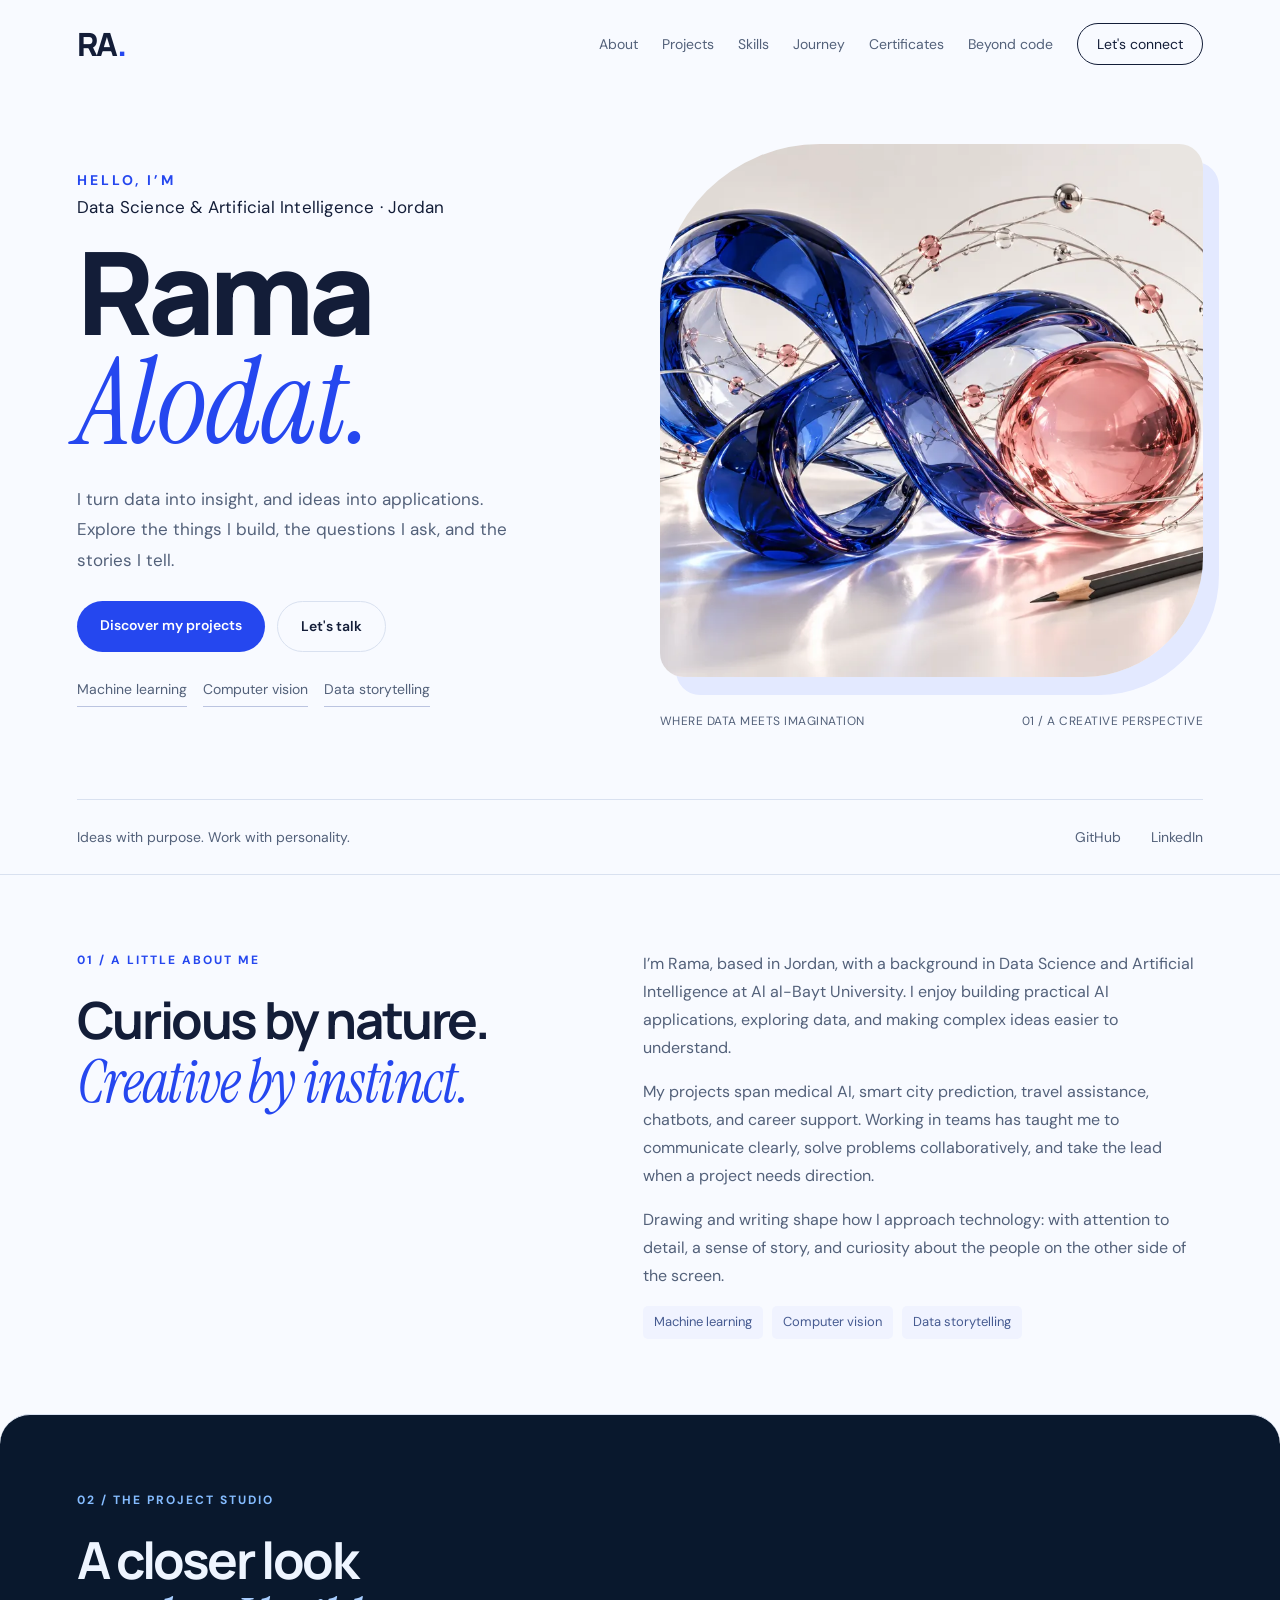
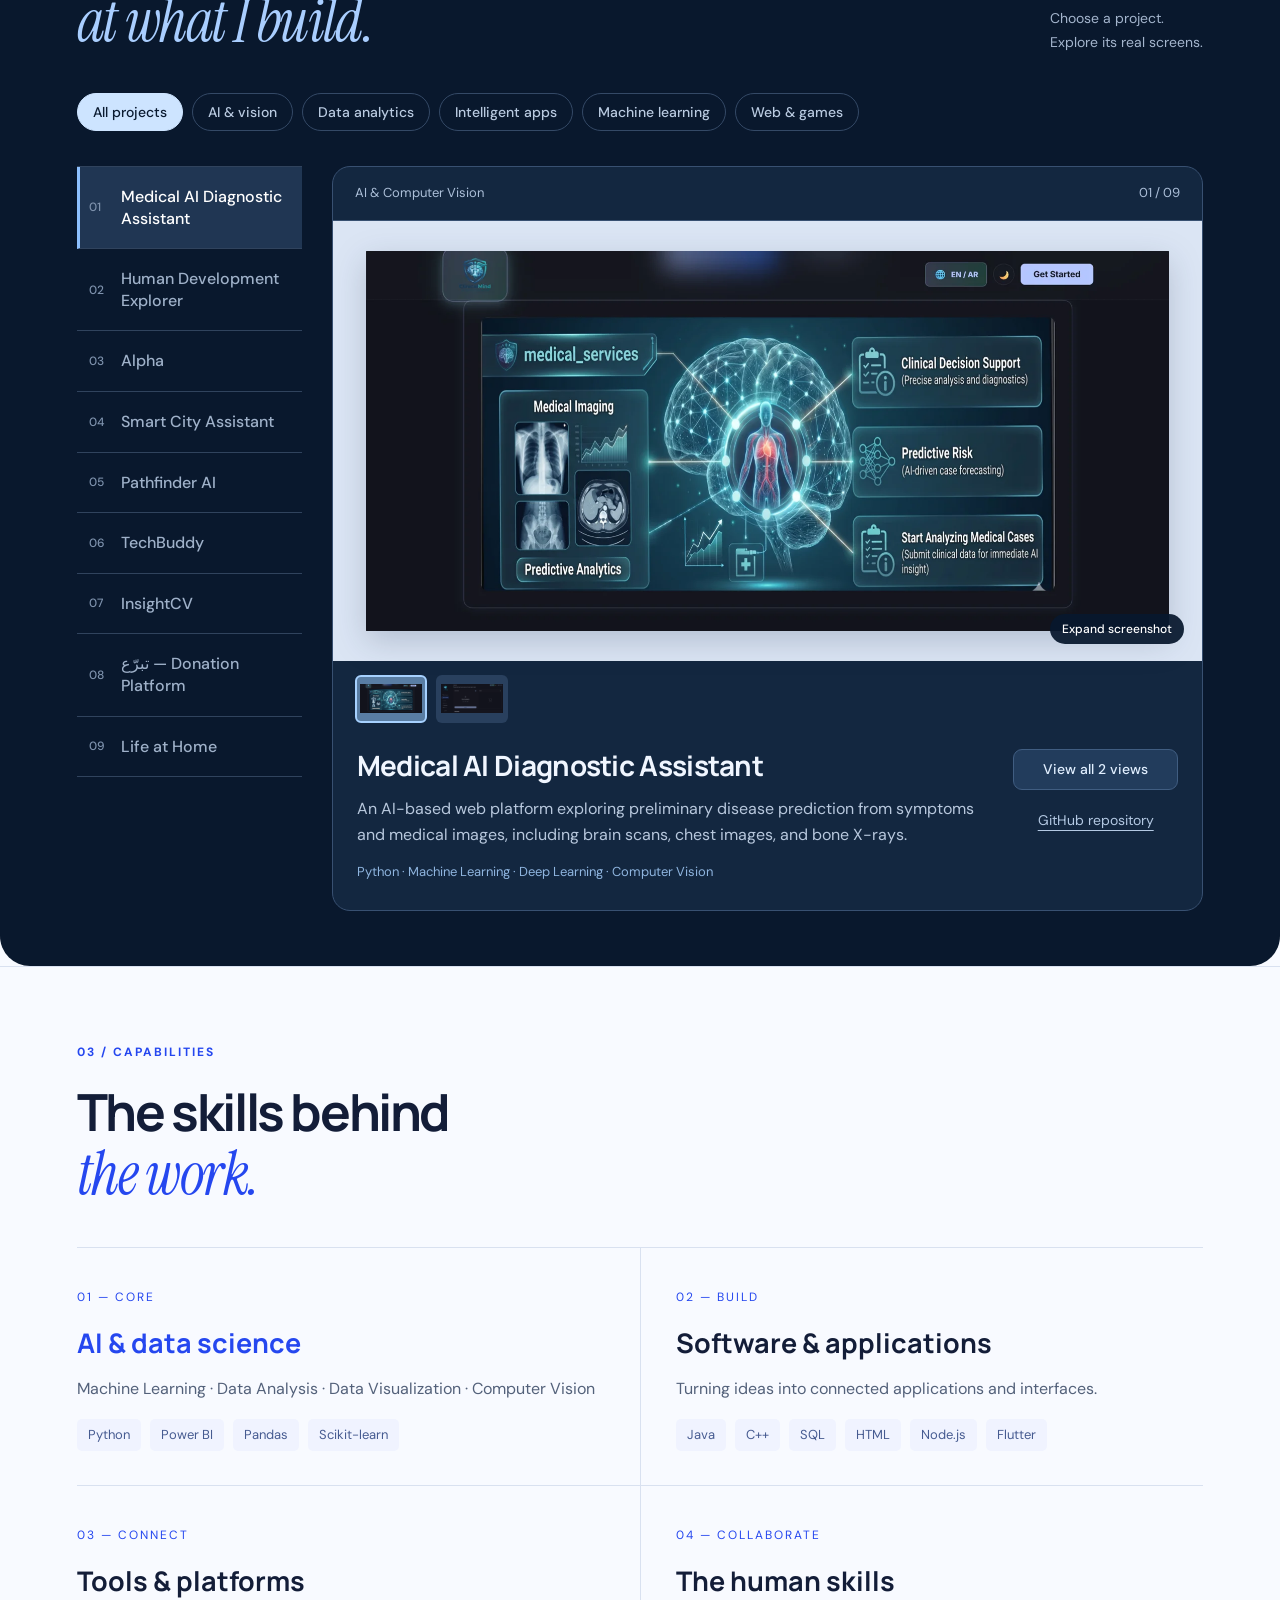
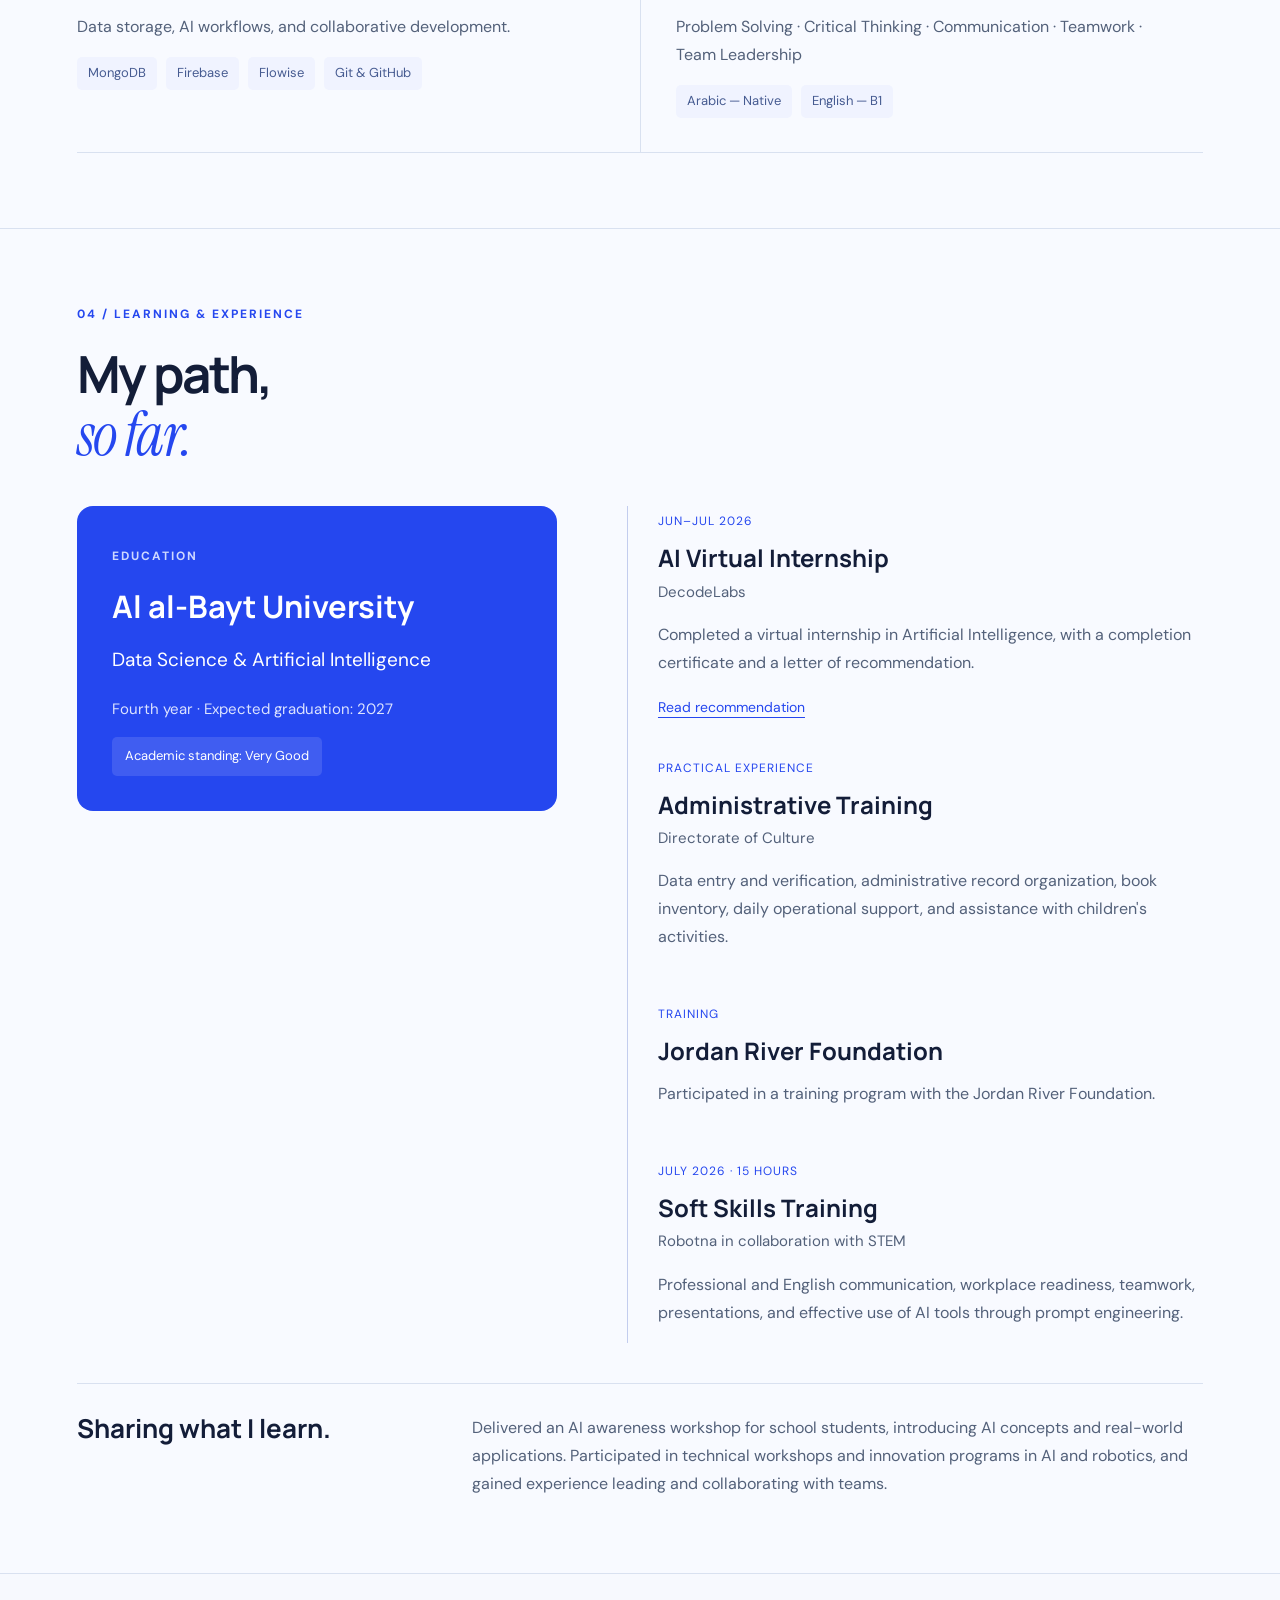
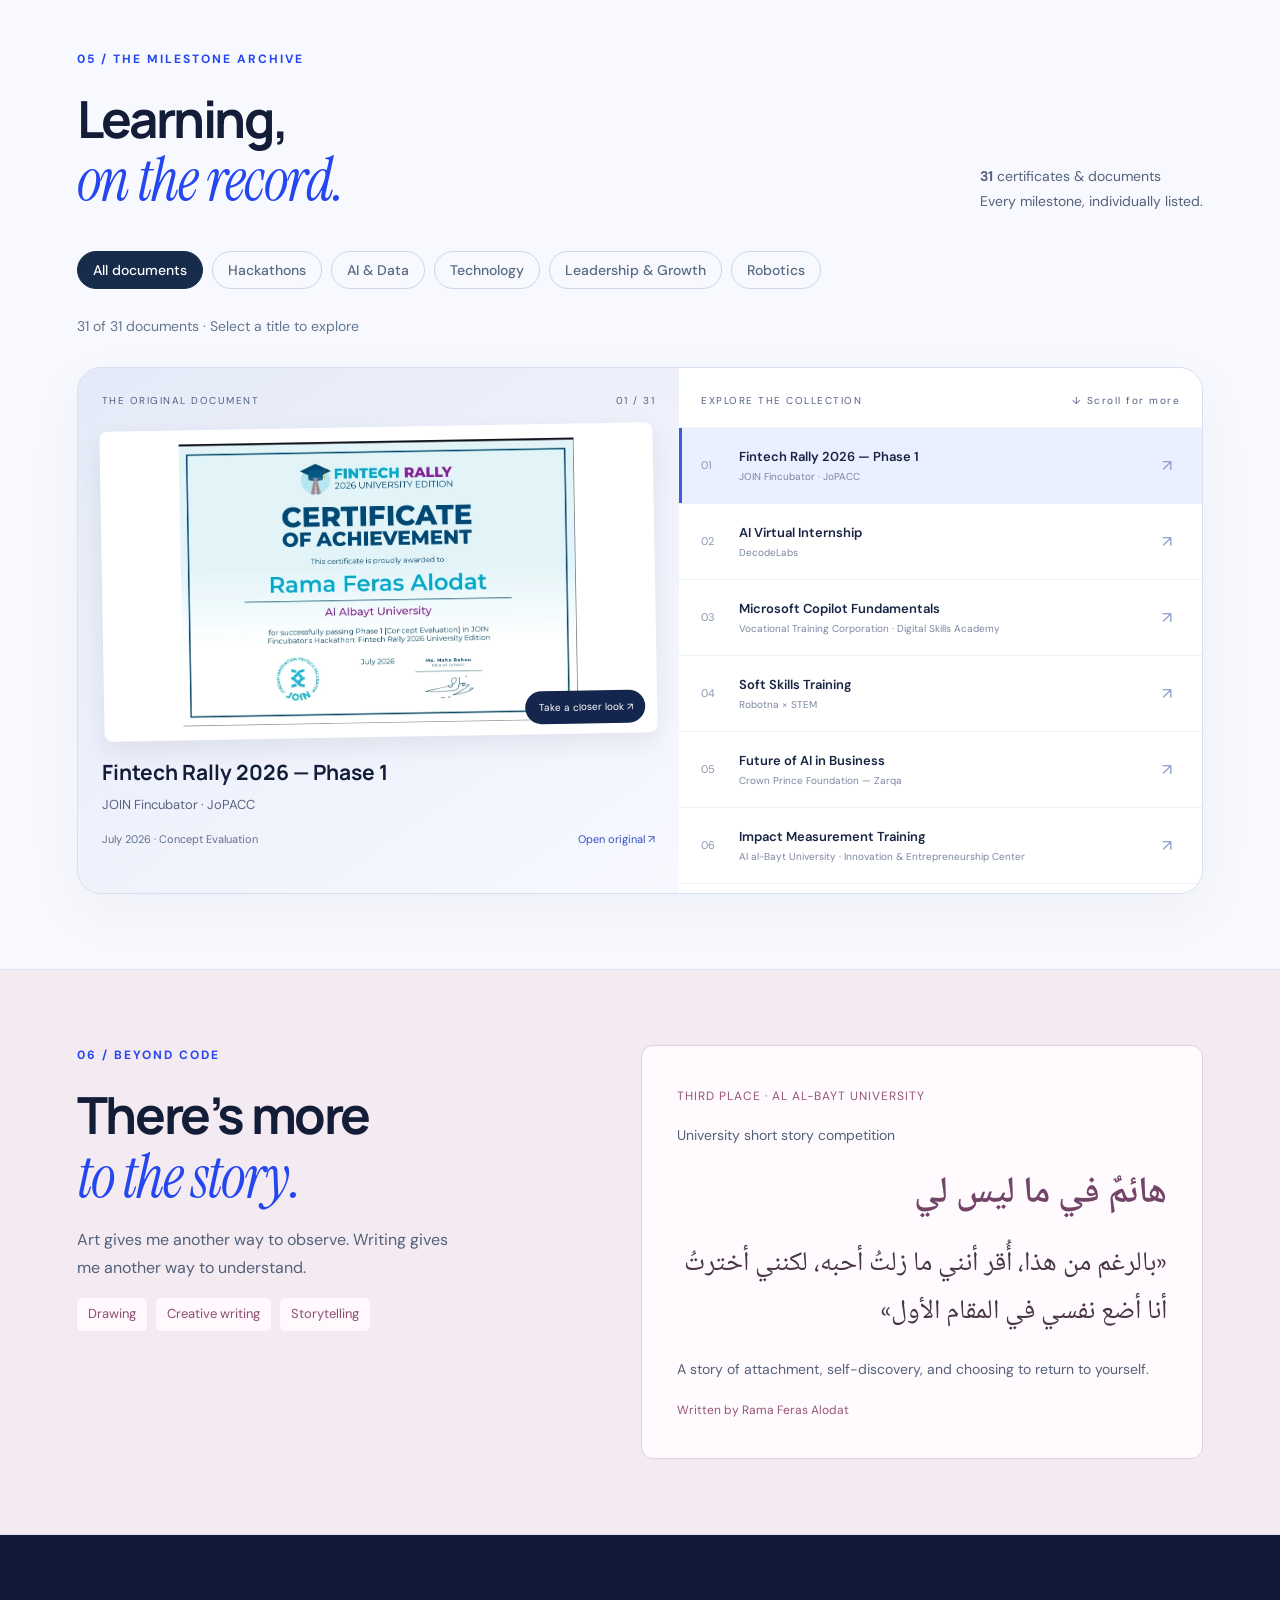
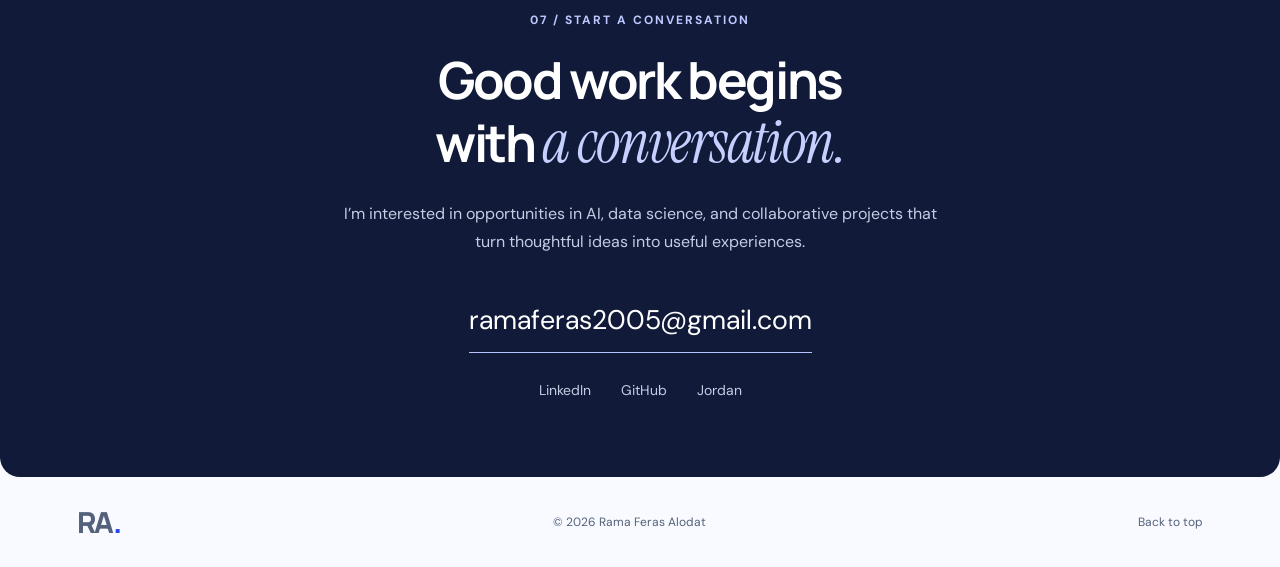
==== commit 3df2ef54: "Show game interface and compact certificate folio" ====
--- a/index.html
+++ b/index.html
@@ -1,12 +1,12 @@
 <!DOCTYPE html>
 
-<html lang="en"><head><meta charset="utf-8"/><meta content="width=device-width, initial-scale=1" name="viewport"/><meta content="Rama Feras Alodat — Data Science &amp; Artificial Intelligence. Explore medical AI, machine learning, full-stack applications, and data storytelling projects." name="description"/><meta content="#0b1020" name="theme-color"/><title>Rama Feras Alodat | Data Science &amp; AI</title><link href="favicon.svg" rel="icon" type="image/svg+xml"/><link href="style.css?v=4" rel="stylesheet"/></head><body>
+<html lang="en"><head><meta charset="utf-8"/><meta content="width=device-width, initial-scale=1" name="viewport"/><meta content="Rama Feras Alodat — Data Science &amp; Artificial Intelligence. Explore medical AI, machine learning, full-stack applications, and data storytelling projects." name="description"/><meta content="#0b1020" name="theme-color"/><title>Rama Feras Alodat | Data Science &amp; AI</title><link href="favicon.svg" rel="icon" type="image/svg+xml"/><link href="style.css?v=5" rel="stylesheet"/></head><body>
 <a class="skip" href="#main">Skip to content</a><header><a aria-label="Rama Alodat home" class="brand" href="#home">RA<span>.</span></a><button aria-controls="nav" aria-expanded="false" class="menu">Menu</button><nav id="nav"><a href="#about">About</a><a href="#projects">Projects</a><a href="#skills">Skills</a><a href="#journey">Journey</a><a href="#certificates">Certificates</a><a href="#creative">Beyond code</a><a class="nav-contact" href="#contact">Let's connect</a></nav></header>
 <main id="main"><section class="hero" id="home"><div class="hero-copy"><p class="eyebrow">HELLO, I’M</p><p class="profession">Data Science &amp; Artificial Intelligence · Jordan</p><h1>Rama<br/><em>Alodat.</em></h1><p class="intro">I turn data into insight, and ideas into applications. Explore the things I build, the questions I ask, and the stories I tell.</p><div class="actions"><a class="button" href="#projects">Discover my projects</a><a class="button secondary" href="mailto:ramaferas2005@gmail.com">Let's talk</a></div><div class="hero-mini"><span>Machine learning</span><span>Computer vision</span><span>Data storytelling</span></div></div><figure class="hero-art"><img alt="Original glass sculpture combining cobalt ribbons, a rose orb, and fine data-like strands with a pencil" fetchpriority="high" height="800" src="assets/rama-hero.webp" width="1200"/><figcaption><span>WHERE DATA MEETS IMAGINATION</span><span>01 / A CREATIVE PERSPECTIVE</span></figcaption></figure><div class="hero-foot"><span>Ideas with purpose. Work with personality.</span><a href="https://github.com/Ramaalodat" rel="noopener noreferrer" target="_blank">GitHub</a><a href="https://www.linkedin.com/in/rama-alodat-686aa932a" rel="noopener noreferrer" target="_blank">LinkedIn</a></div></section>
 <section class="section about" id="about"><div><p class="eyebrow">01 / A LITTLE ABOUT ME</p><h2>Curious by nature.<br/><em>Creative by instinct.</em></h2></div><div class="about-copy"><p>I’m Rama, based in Jordan, with a background in Data Science and Artificial Intelligence at Al al-Bayt University. I enjoy building practical AI applications, exploring data, and making complex ideas easier to understand.</p><p>My projects span medical AI, smart city prediction, travel assistance, chatbots, and career support. Working in teams has taught me to communicate clearly, solve problems collaboratively, and take the lead when a project needs direction.</p><p>Drawing and writing shape how I approach technology: with attention to detail, a sense of story, and curiosity about the people on the other side of the screen.</p><div class="about-tags"><span>Machine learning</span><span>Computer vision</span><span>Data storytelling</span></div></div></section>
 <section class="section" id="projects"><div class="section-heading"><div><p class="eyebrow">02 / THE PROJECT STUDIO</p><h2>A closer look<br/><em>at what I build.</em></h2></div><p>Choose a project.<br/>Explore its real screens.</p></div><div aria-label="Project categories" class="studio-filters" role="group"></div><div class="project-studio"><div aria-label="Choose a project" class="project-directory"></div><div class="project-stage"><div class="stage-top"><span id="stage-kind"></span><span id="stage-number"></span></div><button aria-label="Open project gallery" id="stage-preview"></button><div id="stage-thumbnails"></div><div class="stage-caption"><div><h3 id="stage-title"></h3><p id="stage-description"></p><p id="stage-tech"></p></div><div id="stage-actions"></div></div></div></div><p aria-live="polite" class="sr-only" id="project-status"></p></section>
 <section class="section" id="skills"><p class="eyebrow">03 / CAPABILITIES</p><h2>The skills behind<br/><em>the work.</em></h2><div class="skill-grid"><article class="skill primary"><span class="skill-no">01 — CORE</span><h3>AI &amp; data science</h3><p>Machine Learning · Data Analysis · Data Visualization · Computer Vision</p><div class="pill-row"><span>Python</span><span>Power BI</span><span>Pandas</span><span>Scikit-learn</span></div></article><article class="skill"><span class="skill-no">02 — BUILD</span><h3>Software &amp; applications</h3><p>Turning ideas into connected applications and interfaces.</p><div class="pill-row"><span>Java</span><span>C++</span><span>SQL</span><span>HTML</span><span>Node.js</span><span>Flutter</span></div></article><article class="skill"><span class="skill-no">03 — CONNECT</span><h3>Tools &amp; platforms</h3><p>Data storage, AI workflows, and collaborative development.</p><div class="pill-row"><span>MongoDB</span><span>Firebase</span><span>Flowise</span><span>Git &amp; GitHub</span></div></article><article class="skill"><span class="skill-no">04 — COLLABORATE</span><h3>The human skills</h3><p>Problem Solving · Critical Thinking · Communication · Teamwork · Team Leadership</p><div class="pill-row"><span>Arabic — Native</span><span>English — B1</span></div></article></div></section>
 <section class="section" id="journey"><div class="section-heading"><div><p class="eyebrow">04 / LEARNING &amp; EXPERIENCE</p><h2>My path,<br/><em>so far.</em></h2></div></div><div class="journey-grid"><article class="education"><span class="eyebrow">EDUCATION</span><h3>Al al-Bayt University</h3><p class="degree">Data Science &amp; Artificial Intelligence</p><p>Fourth year · Expected graduation: 2027</p><span class="grade">Academic standing: Very Good</span></article><div class="timeline"><article><span>JUN–JUL 2026</span><h3>AI Virtual Internship</h3><h4>DecodeLabs</h4><p>Completed a virtual internship in Artificial Intelligence, with a completion certificate and a letter of recommendation.</p><a class="text-link" href="certificates/Letter_of_Recommendation.pdf" rel="noopener noreferrer" target="_blank">Read recommendation</a></article><article><span>PRACTICAL EXPERIENCE</span><h3>Administrative Training</h3><h4>Directorate of Culture</h4><p>Data entry and verification, administrative record organization, book inventory, daily operational support, and assistance with children's activities.</p></article><article><span>TRAINING</span><h3>Jordan River Foundation</h3><p>Participated in a training program with the Jordan River Foundation.</p></article><article><span>JULY 2026 · 15 HOURS</span><h3>Soft Skills Training</h3><h4>Robotna in collaboration with STEM</h4><p>Professional and English communication, workplace readiness, teamwork, presentations, and effective use of AI tools through prompt engineering.</p></article></div></div><div class="leadership"><h3>Sharing what I learn.</h3><p>Delivered an AI awareness workshop for school students, introducing AI concepts and real-world applications. Participated in technical workshops and innovation programs in AI and robotics, and gained experience leading and collaborating with teams.</p></div></section>
-<section class="section" id="certificates"><div class="section-heading"><div><p class="eyebrow">05 / THE MILESTONE ARCHIVE</p><h2>Learning,<br/><em>on the record.</em></h2></div><p><strong id="cert-total">31</strong> certificates &amp; documents<br/>Every milestone, individually listed.</p></div><div aria-label="Certificate categories" class="certificate-filters" role="group"></div><p aria-live="polite" class="cert-result-count"></p><div class="certificate-wall"></div></section>
+<section class="section" id="certificates"><div class="section-heading"><div><p class="eyebrow">05 / THE MILESTONE ARCHIVE</p><h2>Learning,<br/><em>on the record.</em></h2></div><p><strong id="cert-total">31</strong> certificates &amp; documents<br/>Every milestone, individually listed.</p></div><div aria-label="Certificate categories" class="certificate-filters" role="group"></div><p aria-live="polite" class="cert-result-count"></p><div class="certificate-folio"><div class="folio-display"><div class="folio-top"><span>THE ORIGINAL DOCUMENT</span><span id="folio-number"></span></div><button id="folio-preview" aria-label="Enlarge selected certificate"><img id="folio-image" alt="Selected certificate"/><span>Take a closer look ↗</span></button><div class="folio-details"><h3 id="folio-title"></h3><p id="folio-issuer"></p><div><small id="folio-date"></small><a id="folio-original" target="_blank" rel="noopener noreferrer">Open original ↗</a></div></div></div><div class="folio-collection"><div class="folio-list-label"><span>EXPLORE THE COLLECTION</span><span>↓ Scroll for more</span></div><div id="folio-list" aria-label="All certificates and documents"></div></div></div></section>
 <section class="section creative" id="creative"><div><p class="eyebrow">06 / BEYOND CODE</p><h2>There’s more<br/><em>to the story.</em></h2><p>Art gives me another way to observe. Writing gives me another way to understand.</p><div class="pill-row"><span>Drawing</span><span>Creative writing</span><span>Storytelling</span></div></div><article class="writing"><span class="award">THIRD PLACE · AL AL-BAYT UNIVERSITY</span><p class="award-context">University short story competition</p><h3 dir="rtl" lang="ar">هائمٌ في ما ليس لي</h3><blockquote dir="rtl" lang="ar">«بالرغم من هذا، أُقر أنني ما زلتُ أحبه، لكنني أخترتُ أنا أضع نفسي في المقام الأول»</blockquote><p>A story of attachment, self-discovery, and choosing to return to yourself.</p><span class="signature">Written by Rama Feras Alodat</span></article></section>
-<section class="section contact" id="contact"><p class="eyebrow">07 / START A CONVERSATION</p><h2>Good work begins<br/>with <em>a conversation.</em></h2><p>I’m interested in opportunities in AI, data science, and collaborative projects that turn thoughtful ideas into useful experiences.</p><a class="email" href="mailto:ramaferas2005@gmail.com">ramaferas2005@gmail.com</a><div class="contact-links"><a href="https://www.linkedin.com/in/rama-alodat-686aa932a" rel="noopener noreferrer" target="_blank">LinkedIn</a><a href="https://github.com/Ramaalodat" rel="noopener noreferrer" target="_blank">GitHub</a><span>Jordan</span></div></section></main><footer><a class="brand" href="#home">RA<span>.</span></a><span>© 2026 Rama Feras Alodat</span><a href="#home">Back to top</a></footer><dialog aria-label="Project and certificate gallery" id="gallery-dialog"><div class="dialog-toolbar"><h3 id="gallery-title">Gallery</h3><button autofocus="" id="gallery-close">Close</button><a hidden="" id="gallery-original" rel="noopener noreferrer" target="_blank">Open original document</a></div><div id="gallery-media"></div><div class="gallery-controls"><button id="gallery-prev">Previous</button><span aria-live="polite" id="gallery-count"></span><button id="gallery-next">Next</button></div></dialog><script src="script.js?v=4"></script></body></html>+<section class="section contact" id="contact"><p class="eyebrow">07 / START A CONVERSATION</p><h2>Good work begins<br/>with <em>a conversation.</em></h2><p>I’m interested in opportunities in AI, data science, and collaborative projects that turn thoughtful ideas into useful experiences.</p><a class="email" href="mailto:ramaferas2005@gmail.com">ramaferas2005@gmail.com</a><div class="contact-links"><a href="https://www.linkedin.com/in/rama-alodat-686aa932a" rel="noopener noreferrer" target="_blank">LinkedIn</a><a href="https://github.com/Ramaalodat" rel="noopener noreferrer" target="_blank">GitHub</a><span>Jordan</span></div></section></main><footer><a class="brand" href="#home">RA<span>.</span></a><span>© 2026 Rama Feras Alodat</span><a href="#home">Back to top</a></footer><dialog aria-label="Project and certificate gallery" id="gallery-dialog"><div class="dialog-toolbar"><h3 id="gallery-title">Gallery</h3><button autofocus="" id="gallery-close">Close</button><a hidden="" id="gallery-original" rel="noopener noreferrer" target="_blank">Open original document</a></div><div id="gallery-media"></div><div class="gallery-controls"><button id="gallery-prev">Previous</button><span aria-live="polite" id="gallery-count"></span><button id="gallery-next">Next</button></div></dialog><script src="script.js?v=5"></script></body></html>
--- a/style.css
+++ b/style.css
@@ -14,3 +14,27 @@
 #certificates{background:#f7f9fe}.archive-filter{border-color:#cbd6e8;color:#596a85}.archive-filter.selected{background:#162c4a;color:#fff;border-color:#162c4a}.cert-result-count{font-size:14px;color:#64768f;margin-bottom:28px}.certificate-wall{display:grid;grid-template-columns:repeat(3,minmax(0,1fr));gap:28px 24px}.archive-certificate{min-width:0;display:flex;flex-direction:column;border:1px solid #d3deed;border-radius:12px;background:white;overflow:hidden;transition:transform .2s,box-shadow .2s;box-shadow:0 6px 0 #e0e7f4}.archive-certificate:hover{transform:translateY(-5px);box-shadow:0 12px 24px #15274716}.archive-photo{height:225px;display:flex;align-items:center;justify-content:center;padding:20px;background:#e7edf7}.archive-certificate:nth-child(3n+2) .archive-photo{background:#e6eff0}.archive-certificate:nth-child(3n+3) .archive-photo{background:#eee9f4}.archive-photo img{width:100%;height:100%;object-fit:contain;filter:drop-shadow(0 4px 7px #16274725)}.archive-meta{padding:22px;display:flex;flex-direction:column;flex:1}.archive-category{font-size:12px;font-weight:600;color:#4e6b94;letter-spacing:.5px}.archive-meta h3{font-size:20px;line-height:1.3;margin:11px 0 8px;letter-spacing:-.3px}.archive-meta p{font-size:14px;color:#66768f;line-height:1.5;margin:0 0 8px}.archive-meta small{font-size:13px;color:#486f9d}.archive-open{display:block;margin-top:auto;padding-top:20px;font-size:14px;color:var(--blue)}#gallery-original{font-size:14px;color:var(--blue);text-decoration:underline;text-underline-offset:4px}.dialog-toolbar h3{margin-right:auto}.dialog-toolbar{flex-wrap:wrap}.archive-certificate:focus-visible,.project-choice:focus-visible,.stage-thumb:focus-visible,.studio-action:focus-visible{outline:3px solid #fba943;outline-offset:3px}
 @media(max-width:1100px){.project-studio{grid-template-columns:185px minmax(0,1fr);gap:20px}.project-choice{font-size:14px}.stage-caption{grid-template-columns:1fr}.stage-caption h3{font-size:26px}#stage-actions{flex-direction:row;flex-wrap:wrap;align-items:center}.studio-repo{text-align:left}#stage-preview{height:360px;padding:20px}.certificate-wall{grid-template-columns:repeat(2,minmax(0,1fr))}}
 @media(max-width:780px){#projects{border-radius:20px}.project-studio{display:block;margin-top:22px}.project-directory{display:flex;flex-direction:row;gap:8px;overflow-x:auto;border:0;padding-bottom:16px}.project-choice{flex:0 0 170px;border:1px solid #3a4d68;border-radius:10px;padding:12px;align-items:start;font-size:14px;line-height:1.4}.project-choice.selected{border:1px solid #a3cfff;padding:12px}.project-choice .choice-number{flex-basis:15px}#stage-preview{height:310px;padding:16px}.stage-top{padding:13px 16px;font-size:12px}.stage-caption{padding:12px 18px 24px;gap:13px}.stage-caption h3{font-size:25px}.stage-caption p{font-size:16px}.stage-thumb{width:60px;height:42px}#stage-thumbnails{padding:12px 16px}.typographic-stage{padding:25px}.typographic-stage strong{font-size:58px}.typographic-stage>span{font-size:13px}.studio-filters{gap:8px}.studio-filter,.archive-filter{font-size:14px;padding:7px 12px}.certificate-wall{grid-template-columns:1fr;gap:25px}.archive-certificate{display:grid;grid-template-columns:1fr}.archive-photo{height:260px;padding:22px}.archive-meta{padding:22px}.archive-meta h3{font-size:22px}.dialog-toolbar h3{flex:1 1 60%;font-size:17px}#gallery-original{order:3}#gallery-media img{max-height:62vh}.expand-tag{font-size:12px;bottom:10px;right:10px}}
+
+/* Compact document collection */
+.certificate-folio{display:grid;grid-template-columns:1.15fr 1fr;background:#edf0fa;border:1px solid #d7dff1;border-radius:24px;overflow:hidden;box-shadow:0 18px 60px #1926530a}
+.folio-display{padding:24px;background:linear-gradient(145deg,#e5eaf8,#f8f9ff)}
+.folio-top,.folio-list-label{display:flex;justify-content:space-between;gap:12px;font-size:10px;letter-spacing:1.5px;color:#526184}
+#folio-preview{display:block;width:100%;height:310px;margin:18px 0;background:#fff;border:0;border-radius:8px;position:relative;padding:14px;cursor:zoom-in;box-shadow:0 10px 24px #17224915;transform:rotate(-1deg);transition:transform .25s}
+#folio-preview:hover{transform:rotate(0deg)}
+#folio-image{width:100%;height:100%;object-fit:contain}
+#folio-preview>span{position:absolute;right:12px;bottom:10px;background:#14254e;color:#fff;border-radius:20px;padding:8px 13px;font-size:10px}
+.folio-details h3{font-size:21px;line-height:1.25;margin:22px 0 8px}
+.folio-details p{font-size:13px;color:#5a6480;margin:0 0 14px}
+.folio-details>div{display:flex;justify-content:space-between;gap:12px;align-items:center}
+.folio-details small{font-size:11px;color:#61708c}
+.folio-details a{font-size:11px;color:#334fc1;white-space:nowrap}
+.folio-collection{background:#fff;padding:24px 0 0}
+.folio-list-label{padding:0 22px 18px}
+#folio-list{height:466px;overflow-y:auto;overscroll-behavior:contain;scrollbar-width:thin;scrollbar-color:#a9b8e3 #f6f7fb}
+.folio-row{display:grid;grid-template-columns:28px 1fr 18px;align-items:center;gap:10px;width:100%;min-height:76px;padding:14px 22px;text-align:left;border:0;border-top:1px solid #eef0f7;background:white;color:#172443;cursor:pointer;transition:background .2s}
+.folio-row:hover{background:#f2f5ff}.folio-row.selected{background:#eaf0ff;box-shadow:inset 3px 0 #405be2}
+.folio-index{font-size:11px;color:#8997b3;font-variant-numeric:tabular-nums}
+.folio-row strong{display:block;font-size:13px;line-height:1.35;font-weight:600}
+.folio-row small{display:block;font-size:10px;line-height:1.4;color:#7b86a0;margin-top:5px}
+.folio-row>span:last-child{color:#8799cb}
+@media(max-width:760px){.certificate-folio{grid-template-columns:1fr}.folio-display{padding:18px}#folio-preview{height:245px}.folio-details h3{font-size:18px}.folio-details>div{align-items:flex-start}.folio-collection{padding-top:20px}#folio-list{height:235px}.folio-row{min-height:65px;padding:11px 18px}.folio-list-label{font-size:9px}}
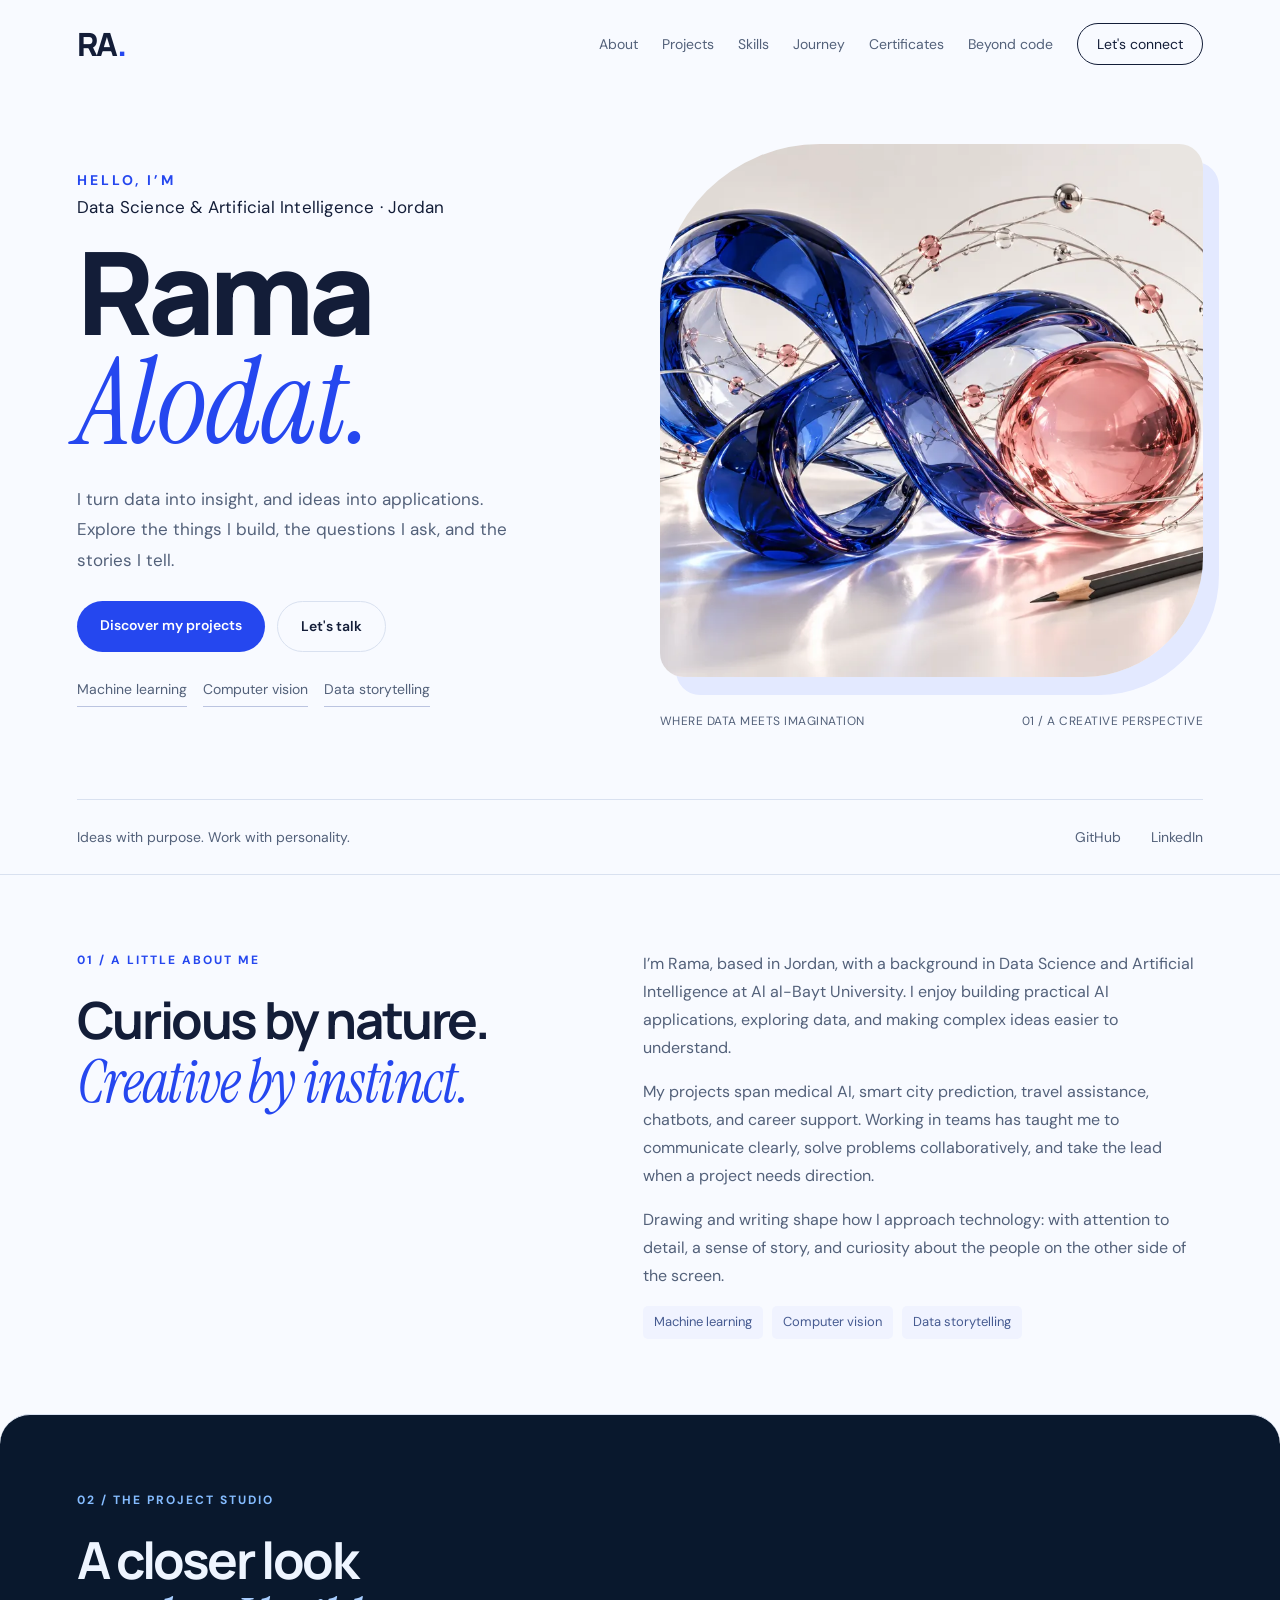
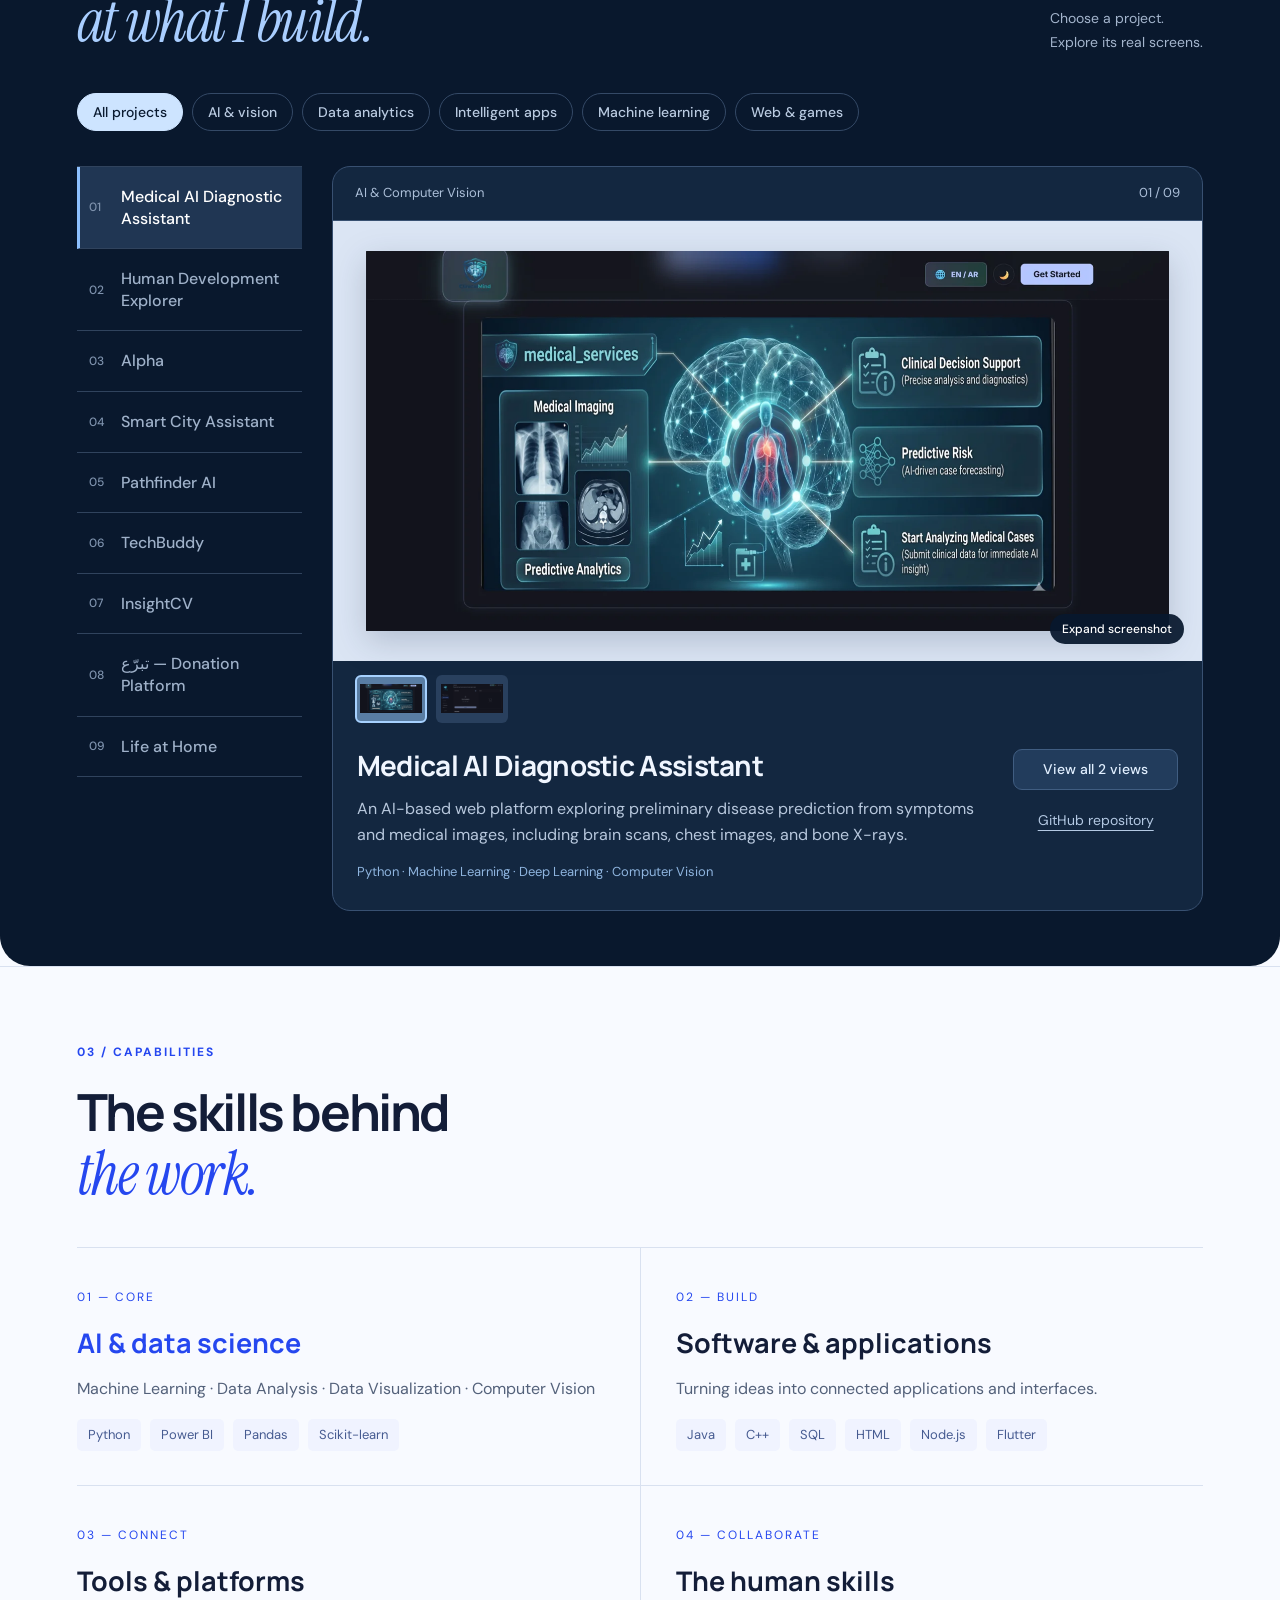
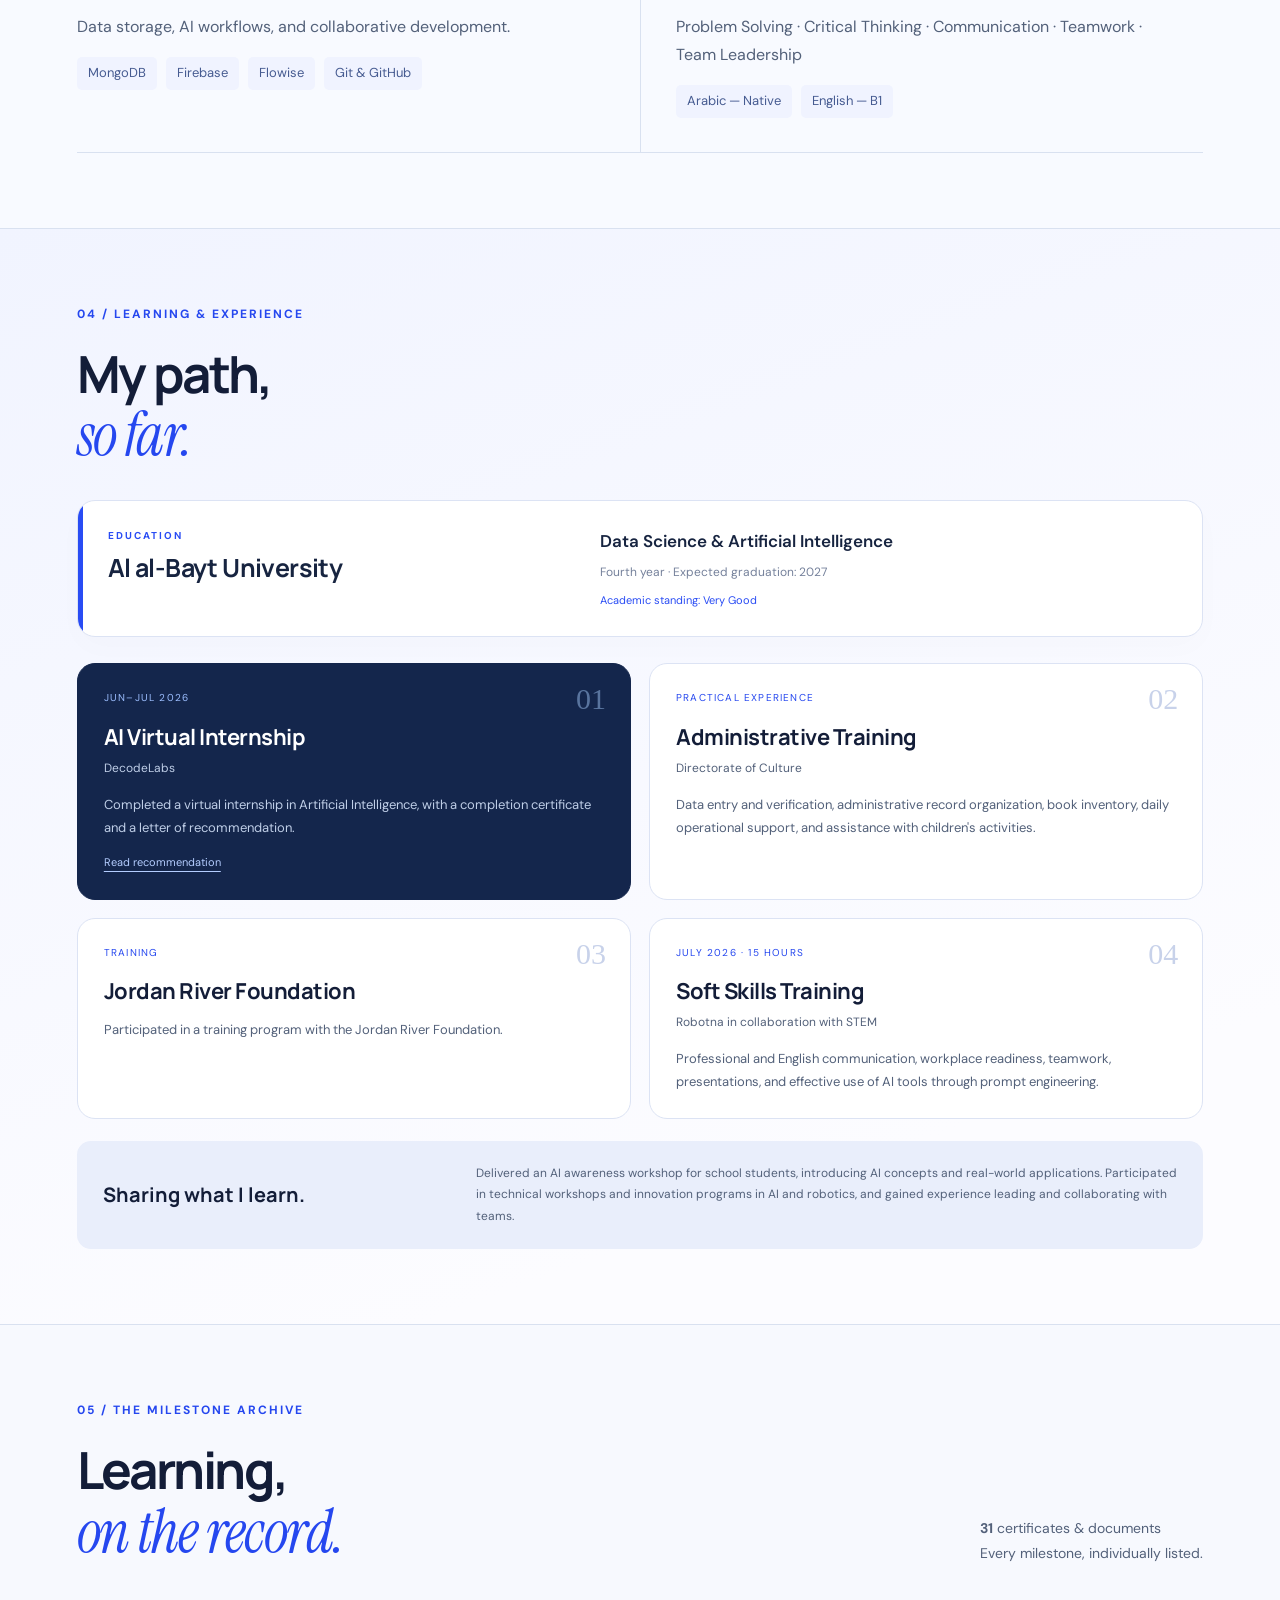
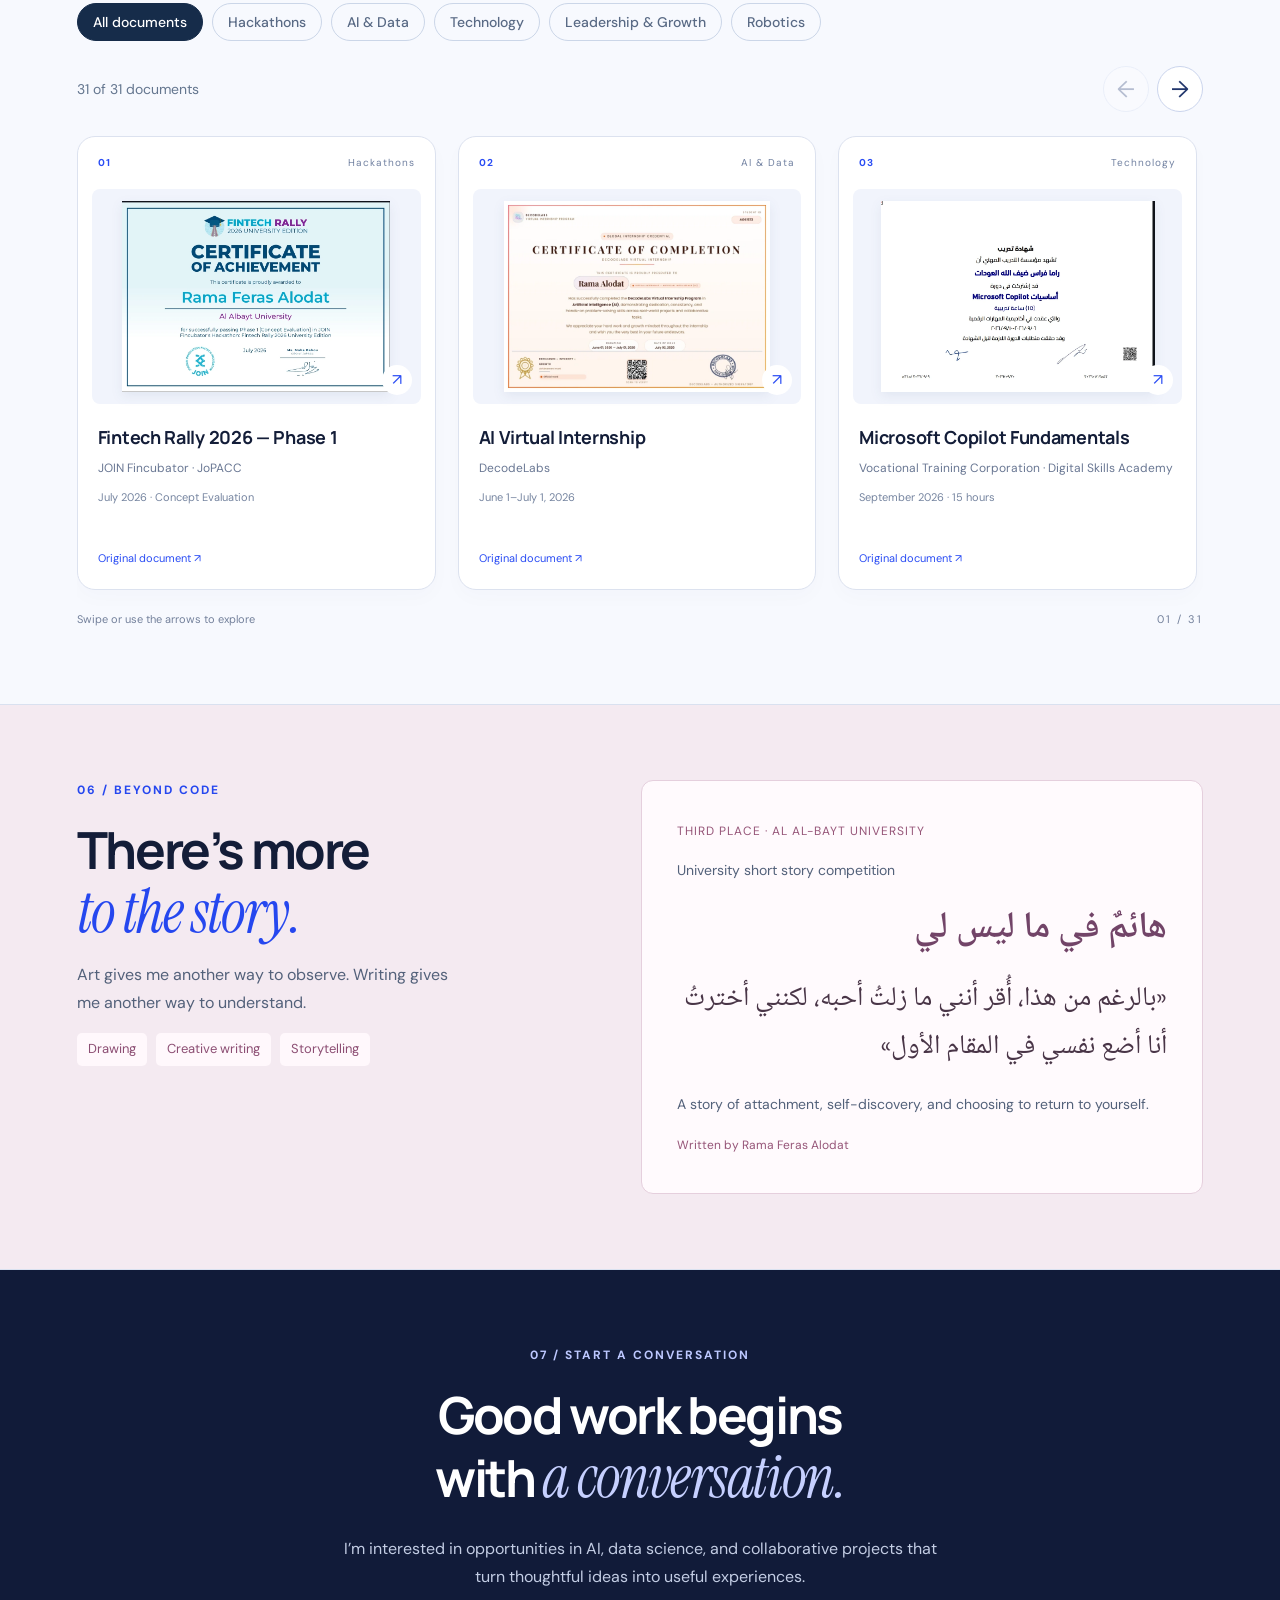
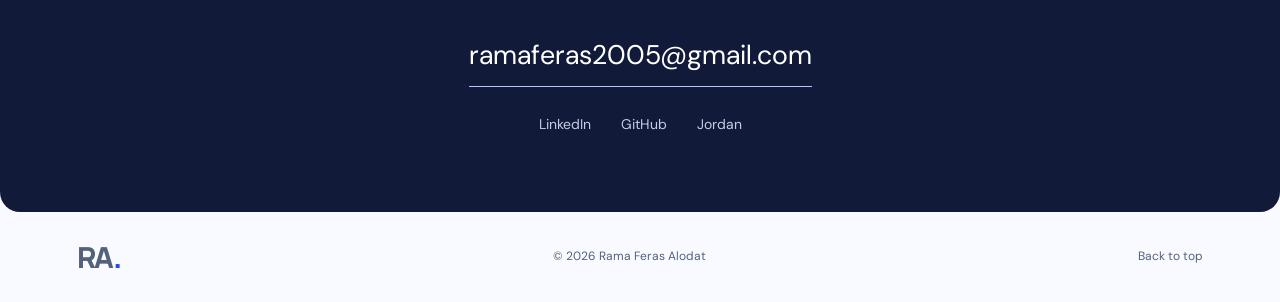
==== commit 3eeffc7a: "Add horizontal certificate carousel and redesign experience section" ====
--- a/index.html
+++ b/index.html
@@ -1,12 +1,12 @@
 <!DOCTYPE html>
 
-<html lang="en"><head><meta charset="utf-8"/><meta content="width=device-width, initial-scale=1" name="viewport"/><meta content="Rama Feras Alodat — Data Science &amp; Artificial Intelligence. Explore medical AI, machine learning, full-stack applications, and data storytelling projects." name="description"/><meta content="#0b1020" name="theme-color"/><title>Rama Feras Alodat | Data Science &amp; AI</title><link href="favicon.svg" rel="icon" type="image/svg+xml"/><link href="style.css?v=5" rel="stylesheet"/></head><body>
+<html lang="en"><head><meta charset="utf-8"/><meta content="width=device-width, initial-scale=1" name="viewport"/><meta content="Rama Feras Alodat — Data Science &amp; Artificial Intelligence. Explore medical AI, machine learning, full-stack applications, and data storytelling projects." name="description"/><meta content="#0b1020" name="theme-color"/><title>Rama Feras Alodat | Data Science &amp; AI</title><link href="favicon.svg" rel="icon" type="image/svg+xml"/><link href="style.css?v=6" rel="stylesheet"/></head><body>
 <a class="skip" href="#main">Skip to content</a><header><a aria-label="Rama Alodat home" class="brand" href="#home">RA<span>.</span></a><button aria-controls="nav" aria-expanded="false" class="menu">Menu</button><nav id="nav"><a href="#about">About</a><a href="#projects">Projects</a><a href="#skills">Skills</a><a href="#journey">Journey</a><a href="#certificates">Certificates</a><a href="#creative">Beyond code</a><a class="nav-contact" href="#contact">Let's connect</a></nav></header>
 <main id="main"><section class="hero" id="home"><div class="hero-copy"><p class="eyebrow">HELLO, I’M</p><p class="profession">Data Science &amp; Artificial Intelligence · Jordan</p><h1>Rama<br/><em>Alodat.</em></h1><p class="intro">I turn data into insight, and ideas into applications. Explore the things I build, the questions I ask, and the stories I tell.</p><div class="actions"><a class="button" href="#projects">Discover my projects</a><a class="button secondary" href="mailto:ramaferas2005@gmail.com">Let's talk</a></div><div class="hero-mini"><span>Machine learning</span><span>Computer vision</span><span>Data storytelling</span></div></div><figure class="hero-art"><img alt="Original glass sculpture combining cobalt ribbons, a rose orb, and fine data-like strands with a pencil" fetchpriority="high" height="800" src="assets/rama-hero.webp" width="1200"/><figcaption><span>WHERE DATA MEETS IMAGINATION</span><span>01 / A CREATIVE PERSPECTIVE</span></figcaption></figure><div class="hero-foot"><span>Ideas with purpose. Work with personality.</span><a href="https://github.com/Ramaalodat" rel="noopener noreferrer" target="_blank">GitHub</a><a href="https://www.linkedin.com/in/rama-alodat-686aa932a" rel="noopener noreferrer" target="_blank">LinkedIn</a></div></section>
 <section class="section about" id="about"><div><p class="eyebrow">01 / A LITTLE ABOUT ME</p><h2>Curious by nature.<br/><em>Creative by instinct.</em></h2></div><div class="about-copy"><p>I’m Rama, based in Jordan, with a background in Data Science and Artificial Intelligence at Al al-Bayt University. I enjoy building practical AI applications, exploring data, and making complex ideas easier to understand.</p><p>My projects span medical AI, smart city prediction, travel assistance, chatbots, and career support. Working in teams has taught me to communicate clearly, solve problems collaboratively, and take the lead when a project needs direction.</p><p>Drawing and writing shape how I approach technology: with attention to detail, a sense of story, and curiosity about the people on the other side of the screen.</p><div class="about-tags"><span>Machine learning</span><span>Computer vision</span><span>Data storytelling</span></div></div></section>
 <section class="section" id="projects"><div class="section-heading"><div><p class="eyebrow">02 / THE PROJECT STUDIO</p><h2>A closer look<br/><em>at what I build.</em></h2></div><p>Choose a project.<br/>Explore its real screens.</p></div><div aria-label="Project categories" class="studio-filters" role="group"></div><div class="project-studio"><div aria-label="Choose a project" class="project-directory"></div><div class="project-stage"><div class="stage-top"><span id="stage-kind"></span><span id="stage-number"></span></div><button aria-label="Open project gallery" id="stage-preview"></button><div id="stage-thumbnails"></div><div class="stage-caption"><div><h3 id="stage-title"></h3><p id="stage-description"></p><p id="stage-tech"></p></div><div id="stage-actions"></div></div></div></div><p aria-live="polite" class="sr-only" id="project-status"></p></section>
 <section class="section" id="skills"><p class="eyebrow">03 / CAPABILITIES</p><h2>The skills behind<br/><em>the work.</em></h2><div class="skill-grid"><article class="skill primary"><span class="skill-no">01 — CORE</span><h3>AI &amp; data science</h3><p>Machine Learning · Data Analysis · Data Visualization · Computer Vision</p><div class="pill-row"><span>Python</span><span>Power BI</span><span>Pandas</span><span>Scikit-learn</span></div></article><article class="skill"><span class="skill-no">02 — BUILD</span><h3>Software &amp; applications</h3><p>Turning ideas into connected applications and interfaces.</p><div class="pill-row"><span>Java</span><span>C++</span><span>SQL</span><span>HTML</span><span>Node.js</span><span>Flutter</span></div></article><article class="skill"><span class="skill-no">03 — CONNECT</span><h3>Tools &amp; platforms</h3><p>Data storage, AI workflows, and collaborative development.</p><div class="pill-row"><span>MongoDB</span><span>Firebase</span><span>Flowise</span><span>Git &amp; GitHub</span></div></article><article class="skill"><span class="skill-no">04 — COLLABORATE</span><h3>The human skills</h3><p>Problem Solving · Critical Thinking · Communication · Teamwork · Team Leadership</p><div class="pill-row"><span>Arabic — Native</span><span>English — B1</span></div></article></div></section>
 <section class="section" id="journey"><div class="section-heading"><div><p class="eyebrow">04 / LEARNING &amp; EXPERIENCE</p><h2>My path,<br/><em>so far.</em></h2></div></div><div class="journey-grid"><article class="education"><span class="eyebrow">EDUCATION</span><h3>Al al-Bayt University</h3><p class="degree">Data Science &amp; Artificial Intelligence</p><p>Fourth year · Expected graduation: 2027</p><span class="grade">Academic standing: Very Good</span></article><div class="timeline"><article><span>JUN–JUL 2026</span><h3>AI Virtual Internship</h3><h4>DecodeLabs</h4><p>Completed a virtual internship in Artificial Intelligence, with a completion certificate and a letter of recommendation.</p><a class="text-link" href="certificates/Letter_of_Recommendation.pdf" rel="noopener noreferrer" target="_blank">Read recommendation</a></article><article><span>PRACTICAL EXPERIENCE</span><h3>Administrative Training</h3><h4>Directorate of Culture</h4><p>Data entry and verification, administrative record organization, book inventory, daily operational support, and assistance with children's activities.</p></article><article><span>TRAINING</span><h3>Jordan River Foundation</h3><p>Participated in a training program with the Jordan River Foundation.</p></article><article><span>JULY 2026 · 15 HOURS</span><h3>Soft Skills Training</h3><h4>Robotna in collaboration with STEM</h4><p>Professional and English communication, workplace readiness, teamwork, presentations, and effective use of AI tools through prompt engineering.</p></article></div></div><div class="leadership"><h3>Sharing what I learn.</h3><p>Delivered an AI awareness workshop for school students, introducing AI concepts and real-world applications. Participated in technical workshops and innovation programs in AI and robotics, and gained experience leading and collaborating with teams.</p></div></section>
-<section class="section" id="certificates"><div class="section-heading"><div><p class="eyebrow">05 / THE MILESTONE ARCHIVE</p><h2>Learning,<br/><em>on the record.</em></h2></div><p><strong id="cert-total">31</strong> certificates &amp; documents<br/>Every milestone, individually listed.</p></div><div aria-label="Certificate categories" class="certificate-filters" role="group"></div><p aria-live="polite" class="cert-result-count"></p><div class="certificate-folio"><div class="folio-display"><div class="folio-top"><span>THE ORIGINAL DOCUMENT</span><span id="folio-number"></span></div><button id="folio-preview" aria-label="Enlarge selected certificate"><img id="folio-image" alt="Selected certificate"/><span>Take a closer look ↗</span></button><div class="folio-details"><h3 id="folio-title"></h3><p id="folio-issuer"></p><div><small id="folio-date"></small><a id="folio-original" target="_blank" rel="noopener noreferrer">Open original ↗</a></div></div></div><div class="folio-collection"><div class="folio-list-label"><span>EXPLORE THE COLLECTION</span><span>↓ Scroll for more</span></div><div id="folio-list" aria-label="All certificates and documents"></div></div></div></section>
+<section class="section" id="certificates"><div class="section-heading"><div><p class="eyebrow">05 / THE MILESTONE ARCHIVE</p><h2>Learning,<br/><em>on the record.</em></h2></div><p><strong id="cert-total">31</strong> certificates &amp; documents<br/>Every milestone, individually listed.</p></div><div aria-label="Certificate categories" class="certificate-filters" role="group"></div><div class="certificate-rail-toolbar"><p aria-live="polite" class="cert-result-count"></p><div class="certificate-arrows"><button aria-label="Previous certificates" id="cert-back">←</button><button aria-label="Next certificates" id="cert-forward">→</button></div></div><div aria-label="Certificate carousel, scroll left or right" id="certificate-rail" tabindex="0"></div><div class="certificate-rail-footer"><span>Swipe or use the arrows to explore</span><span aria-live="polite" id="cert-position"></span></div></section>
 <section class="section creative" id="creative"><div><p class="eyebrow">06 / BEYOND CODE</p><h2>There’s more<br/><em>to the story.</em></h2><p>Art gives me another way to observe. Writing gives me another way to understand.</p><div class="pill-row"><span>Drawing</span><span>Creative writing</span><span>Storytelling</span></div></div><article class="writing"><span class="award">THIRD PLACE · AL AL-BAYT UNIVERSITY</span><p class="award-context">University short story competition</p><h3 dir="rtl" lang="ar">هائمٌ في ما ليس لي</h3><blockquote dir="rtl" lang="ar">«بالرغم من هذا، أُقر أنني ما زلتُ أحبه، لكنني أخترتُ أنا أضع نفسي في المقام الأول»</blockquote><p>A story of attachment, self-discovery, and choosing to return to yourself.</p><span class="signature">Written by Rama Feras Alodat</span></article></section>
-<section class="section contact" id="contact"><p class="eyebrow">07 / START A CONVERSATION</p><h2>Good work begins<br/>with <em>a conversation.</em></h2><p>I’m interested in opportunities in AI, data science, and collaborative projects that turn thoughtful ideas into useful experiences.</p><a class="email" href="mailto:ramaferas2005@gmail.com">ramaferas2005@gmail.com</a><div class="contact-links"><a href="https://www.linkedin.com/in/rama-alodat-686aa932a" rel="noopener noreferrer" target="_blank">LinkedIn</a><a href="https://github.com/Ramaalodat" rel="noopener noreferrer" target="_blank">GitHub</a><span>Jordan</span></div></section></main><footer><a class="brand" href="#home">RA<span>.</span></a><span>© 2026 Rama Feras Alodat</span><a href="#home">Back to top</a></footer><dialog aria-label="Project and certificate gallery" id="gallery-dialog"><div class="dialog-toolbar"><h3 id="gallery-title">Gallery</h3><button autofocus="" id="gallery-close">Close</button><a hidden="" id="gallery-original" rel="noopener noreferrer" target="_blank">Open original document</a></div><div id="gallery-media"></div><div class="gallery-controls"><button id="gallery-prev">Previous</button><span aria-live="polite" id="gallery-count"></span><button id="gallery-next">Next</button></div></dialog><script src="script.js?v=5"></script></body></html>+<section class="section contact" id="contact"><p class="eyebrow">07 / START A CONVERSATION</p><h2>Good work begins<br/>with <em>a conversation.</em></h2><p>I’m interested in opportunities in AI, data science, and collaborative projects that turn thoughtful ideas into useful experiences.</p><a class="email" href="mailto:ramaferas2005@gmail.com">ramaferas2005@gmail.com</a><div class="contact-links"><a href="https://www.linkedin.com/in/rama-alodat-686aa932a" rel="noopener noreferrer" target="_blank">LinkedIn</a><a href="https://github.com/Ramaalodat" rel="noopener noreferrer" target="_blank">GitHub</a><span>Jordan</span></div></section></main><footer><a class="brand" href="#home">RA<span>.</span></a><span>© 2026 Rama Feras Alodat</span><a href="#home">Back to top</a></footer><dialog aria-label="Project and certificate gallery" id="gallery-dialog"><div class="dialog-toolbar"><h3 id="gallery-title">Gallery</h3><button autofocus="" id="gallery-close">Close</button><a hidden="" id="gallery-original" rel="noopener noreferrer" target="_blank">Open original document</a></div><div id="gallery-media"></div><div class="gallery-controls"><button id="gallery-prev">Previous</button><span aria-live="polite" id="gallery-count"></span><button id="gallery-next">Next</button></div></dialog><script src="script.js?v=6"></script></body></html>
--- a/style.css
+++ b/style.css
@@ -15,26 +15,23 @@
 @media(max-width:1100px){.project-studio{grid-template-columns:185px minmax(0,1fr);gap:20px}.project-choice{font-size:14px}.stage-caption{grid-template-columns:1fr}.stage-caption h3{font-size:26px}#stage-actions{flex-direction:row;flex-wrap:wrap;align-items:center}.studio-repo{text-align:left}#stage-preview{height:360px;padding:20px}.certificate-wall{grid-template-columns:repeat(2,minmax(0,1fr))}}
 @media(max-width:780px){#projects{border-radius:20px}.project-studio{display:block;margin-top:22px}.project-directory{display:flex;flex-direction:row;gap:8px;overflow-x:auto;border:0;padding-bottom:16px}.project-choice{flex:0 0 170px;border:1px solid #3a4d68;border-radius:10px;padding:12px;align-items:start;font-size:14px;line-height:1.4}.project-choice.selected{border:1px solid #a3cfff;padding:12px}.project-choice .choice-number{flex-basis:15px}#stage-preview{height:310px;padding:16px}.stage-top{padding:13px 16px;font-size:12px}.stage-caption{padding:12px 18px 24px;gap:13px}.stage-caption h3{font-size:25px}.stage-caption p{font-size:16px}.stage-thumb{width:60px;height:42px}#stage-thumbnails{padding:12px 16px}.typographic-stage{padding:25px}.typographic-stage strong{font-size:58px}.typographic-stage>span{font-size:13px}.studio-filters{gap:8px}.studio-filter,.archive-filter{font-size:14px;padding:7px 12px}.certificate-wall{grid-template-columns:1fr;gap:25px}.archive-certificate{display:grid;grid-template-columns:1fr}.archive-photo{height:260px;padding:22px}.archive-meta{padding:22px}.archive-meta h3{font-size:22px}.dialog-toolbar h3{flex:1 1 60%;font-size:17px}#gallery-original{order:3}#gallery-media img{max-height:62vh}.expand-tag{font-size:12px;bottom:10px;right:10px}}
 
-/* Compact document collection */
-.certificate-folio{display:grid;grid-template-columns:1.15fr 1fr;background:#edf0fa;border:1px solid #d7dff1;border-radius:24px;overflow:hidden;box-shadow:0 18px 60px #1926530a}
-.folio-display{padding:24px;background:linear-gradient(145deg,#e5eaf8,#f8f9ff)}
-.folio-top,.folio-list-label{display:flex;justify-content:space-between;gap:12px;font-size:10px;letter-spacing:1.5px;color:#526184}
-#folio-preview{display:block;width:100%;height:310px;margin:18px 0;background:#fff;border:0;border-radius:8px;position:relative;padding:14px;cursor:zoom-in;box-shadow:0 10px 24px #17224915;transform:rotate(-1deg);transition:transform .25s}
-#folio-preview:hover{transform:rotate(0deg)}
-#folio-image{width:100%;height:100%;object-fit:contain}
-#folio-preview>span{position:absolute;right:12px;bottom:10px;background:#14254e;color:#fff;border-radius:20px;padding:8px 13px;font-size:10px}
-.folio-details h3{font-size:21px;line-height:1.25;margin:22px 0 8px}
-.folio-details p{font-size:13px;color:#5a6480;margin:0 0 14px}
-.folio-details>div{display:flex;justify-content:space-between;gap:12px;align-items:center}
-.folio-details small{font-size:11px;color:#61708c}
-.folio-details a{font-size:11px;color:#334fc1;white-space:nowrap}
-.folio-collection{background:#fff;padding:24px 0 0}
-.folio-list-label{padding:0 22px 18px}
-#folio-list{height:466px;overflow-y:auto;overscroll-behavior:contain;scrollbar-width:thin;scrollbar-color:#a9b8e3 #f6f7fb}
-.folio-row{display:grid;grid-template-columns:28px 1fr 18px;align-items:center;gap:10px;width:100%;min-height:76px;padding:14px 22px;text-align:left;border:0;border-top:1px solid #eef0f7;background:white;color:#172443;cursor:pointer;transition:background .2s}
-.folio-row:hover{background:#f2f5ff}.folio-row.selected{background:#eaf0ff;box-shadow:inset 3px 0 #405be2}
-.folio-index{font-size:11px;color:#8997b3;font-variant-numeric:tabular-nums}
-.folio-row strong{display:block;font-size:13px;line-height:1.35;font-weight:600}
-.folio-row small{display:block;font-size:10px;line-height:1.4;color:#7b86a0;margin-top:5px}
-.folio-row>span:last-child{color:#8799cb}
-@media(max-width:760px){.certificate-folio{grid-template-columns:1fr}.folio-display{padding:18px}#folio-preview{height:245px}.folio-details h3{font-size:18px}.folio-details>div{align-items:flex-start}.folio-collection{padding-top:20px}#folio-list{height:235px}.folio-row{min-height:65px;padding:11px 18px}.folio-list-label{font-size:9px}}
+
+/* Horizontal certificate gallery */
+.certificate-rail-toolbar{display:flex;align-items:center;justify-content:space-between;gap:20px;margin:20px 0 12px}.certificate-rail-toolbar .cert-result-count{margin:0}.certificate-arrows{display:flex;gap:8px}.certificate-arrows button{width:46px;height:46px;border:1px solid #cbd5ed;border-radius:50%;background:white;color:#21366c;font-size:23px;cursor:pointer;transition:background .2s}.certificate-arrows button:hover:not(:disabled){background:#2547ef;color:white}.certificate-arrows button:disabled{opacity:.3;cursor:default}
+#certificate-rail{display:flex;gap:22px;overflow-x:auto;scroll-snap-type:x mandatory;scrollbar-width:none;padding:12px 3px 18px;overscroll-behavior-x:contain}#certificate-rail::-webkit-scrollbar{display:none}
+.rail-certificate{flex:0 0 calc((100% - 44px)/3);min-width:0;border:1px solid #dce2ef;background:white;border-radius:18px;overflow:hidden;scroll-snap-align:start;display:flex;flex-direction:column;box-shadow:0 8px 20px #21336505}
+.rail-card-top{display:flex;justify-content:space-between;gap:12px;padding:17px 20px;font-size:10px;letter-spacing:1px;color:#7181a1}.rail-card-top>span:first-child{color:#294cf4;font-weight:700}
+.rail-cert-preview{height:215px;margin:0 14px;padding:12px;border:0;border-radius:8px;background:#f1f4fc;cursor:zoom-in;position:relative;display:block}
+.rail-cert-preview img{width:100%;height:100%;object-fit:contain;filter:drop-shadow(0 4px 6px #21336512);transition:transform .25s}.rail-cert-preview:hover img{transform:scale(1.03)}
+.rail-cert-preview>span{position:absolute;bottom:9px;right:9px;background:#fff;color:#294cf4;border-radius:50%;width:30px;height:30px;display:grid;place-items:center}
+.rail-cert-meta{padding:21px 20px;display:flex;flex-direction:column;flex:1}.rail-cert-meta h3{font-size:18px;line-height:1.35;letter-spacing:-.3px}.rail-cert-meta p{font-size:12px;color:#697793;line-height:1.6;margin:10px 0}.rail-cert-meta small{font-size:11px;color:#7685a0}.rail-cert-meta a{margin-top:auto;padding-top:17px;font-size:11px;color:#294cf4}
+.certificate-rail-footer{display:flex;justify-content:space-between;gap:12px;color:#73809b;font-size:11px;margin-top:2px}#cert-position{font-variant-numeric:tabular-nums;letter-spacing:2px}
+/* A composed education and experience section */
+#journey{background:linear-gradient(160deg,#f1f4ff 0%,#fcfcff 80%)}#journey .section-heading{margin-bottom:32px}
+.journey-grid{display:flex;flex-direction:column;gap:26px}.education{background:#fff;color:#172440;border:1px solid #dce3f4;border-radius:18px;padding:26px 30px;display:grid;grid-template-columns:1.05fr 1.3fr;column-gap:30px;position:relative;overflow:hidden;box-shadow:0 10px 30px #18295804}.education:before{content:'';position:absolute;left:0;top:0;bottom:0;width:5px;background:#294cf4}.education .eyebrow{color:#294cf4;grid-column:1;font-size:10px;margin:0 0 9px}.education h3{grid-column:1;grid-row:2/4;font-size:25px;margin:0;align-self:center;letter-spacing:-.6px}.education .degree{grid-column:2;grid-row:1/3;color:#172440;font-size:17px;font-weight:600;margin:0 0 5px;align-self:center}.education p:not(.degree){grid-column:2;font-size:12px;color:#75819b;margin:0}.education .grade{grid-column:2;background:transparent;color:#294cf4;font-size:11px;padding:0;margin-top:8px}
+.timeline{display:grid;grid-template-columns:repeat(2,minmax(0,1fr));gap:18px;padding:0;border:0;counter-reset:experience}.timeline article{padding:25px 26px 24px!important;background:white;border:1px solid #dce3f4;border-radius:18px;position:relative;counter-increment:experience;overflow:hidden}.timeline article:after{content:'0' counter(experience);position:absolute;top:20px;right:24px;font-size:30px;font-family:'Instrument Serif',serif;color:#c8d2ea;line-height:1}.timeline article>span{display:block;max-width:85%;font-size:10px;letter-spacing:1.2px;margin-bottom:18px}.timeline h3{font-size:22px;letter-spacing:-.5px;max-width:95%;margin:0}.timeline h4{font-size:12px;margin:8px 0 0}.timeline p{font-size:13px;line-height:1.8;margin:14px 0 0}.timeline .text-link{font-size:11px;margin-top:13px}.timeline article:first-child{background:#14264c;border-color:#14264c;color:white}.timeline article:first-child>span{color:#9cbeff}.timeline article:first-child h4,.timeline article:first-child p{color:#bfcee7}.timeline article:first-child .text-link{color:#b4cdff}.timeline article:first-child:after{color:#59749e}
+.leadership{margin-top:22px;padding:22px 26px;background:#e9eefb;border:0;border-radius:14px;gap:22px;grid-template-columns:1fr 2fr;align-items:center}.leadership h3{font-size:20px}.leadership p{font-size:12px;line-height:1.8}
+@media(max-width:900px){.rail-certificate{flex-basis:calc((100% - 22px)/2)}}
+@media(max-width:600px){.rail-certificate{flex-basis:88%}.rail-cert-preview{height:200px}.rail-cert-meta h3{font-size:17px}.certificate-arrows button{height:40px;width:40px}.education{grid-template-columns:1fr;padding:24px}.education .eyebrow,.education h3,.education .degree,.education p:not(.degree),.education .grade{grid-column:1;grid-row:auto}.education h3{font-size:24px;margin:6px 0 15px}.education .degree{font-size:15px}.timeline{grid-template-columns:1fr;gap:13px}.timeline article{padding:23px!important}.timeline h3{font-size:20px}.leadership{grid-template-columns:1fr;padding:21px;gap:10px}.certificate-rail-footer{font-size:10px}}
+
+#journey .education{width:100%;align-self:stretch}
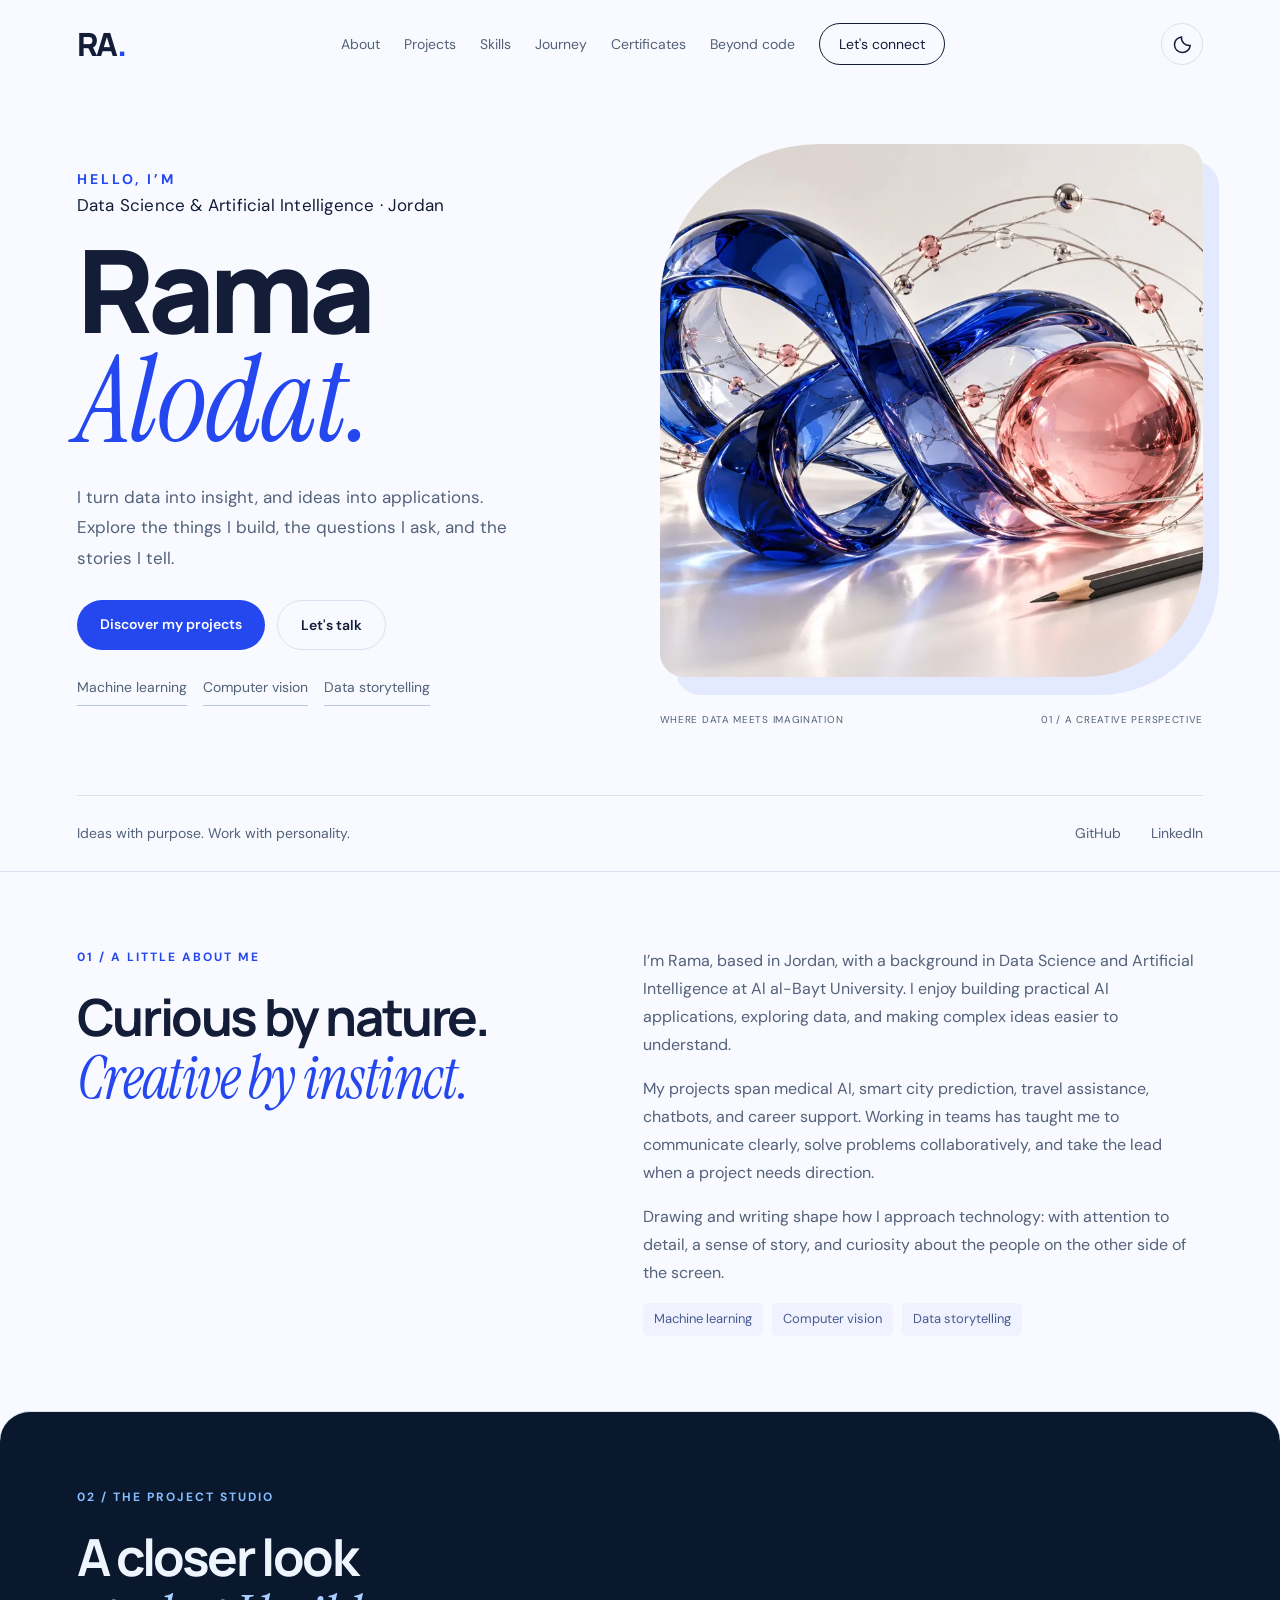
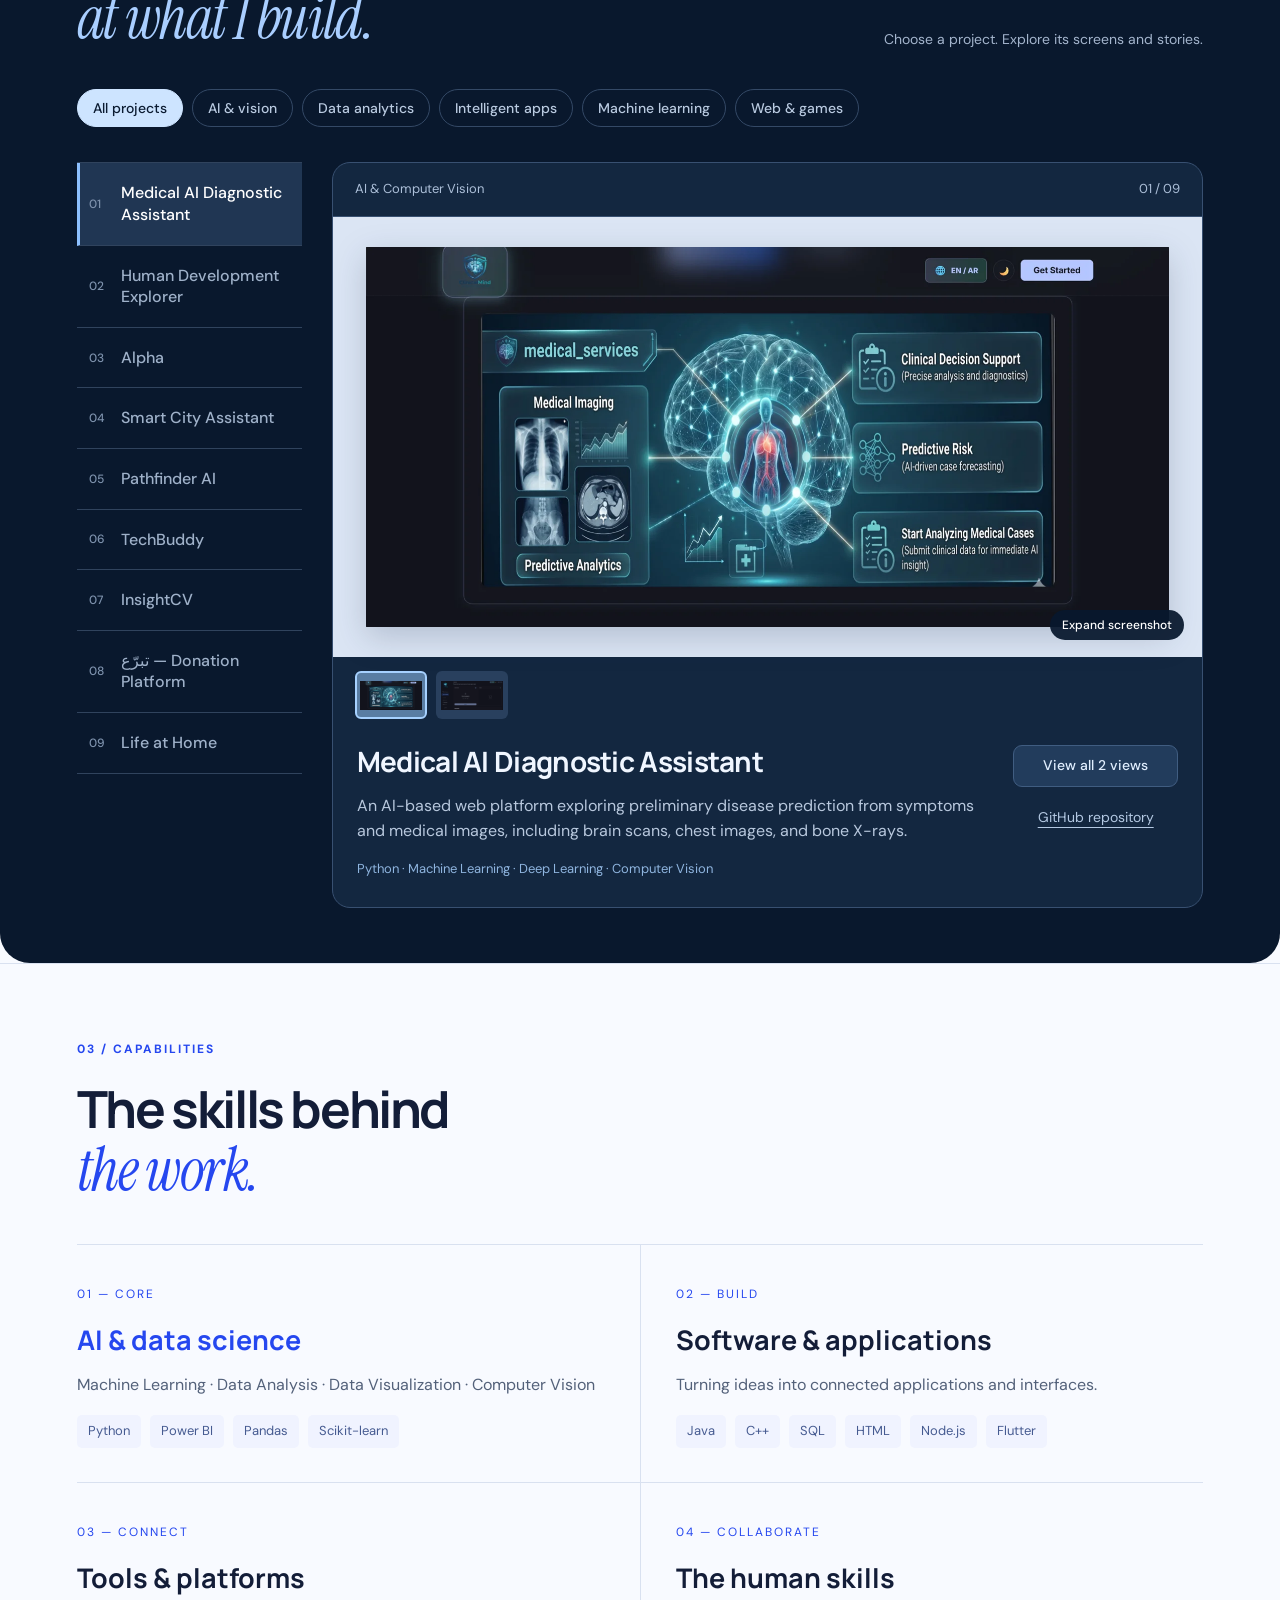
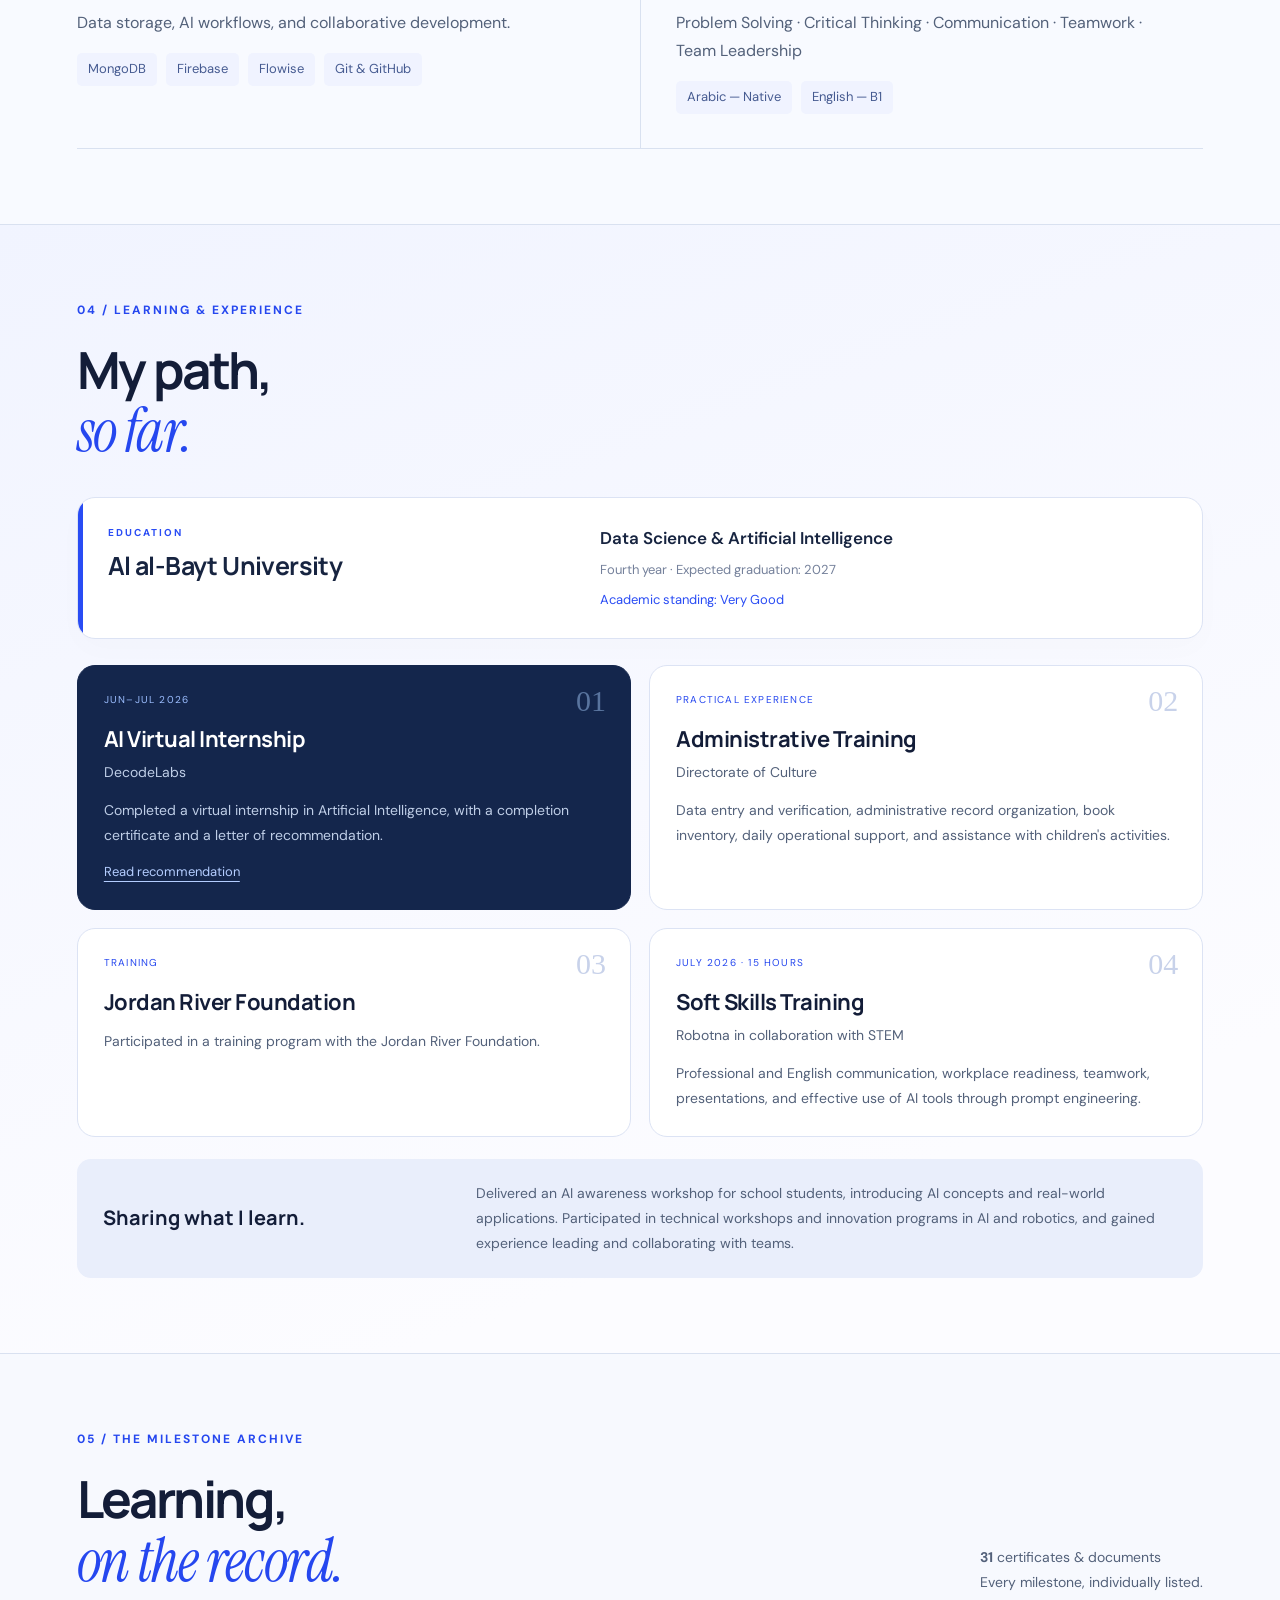
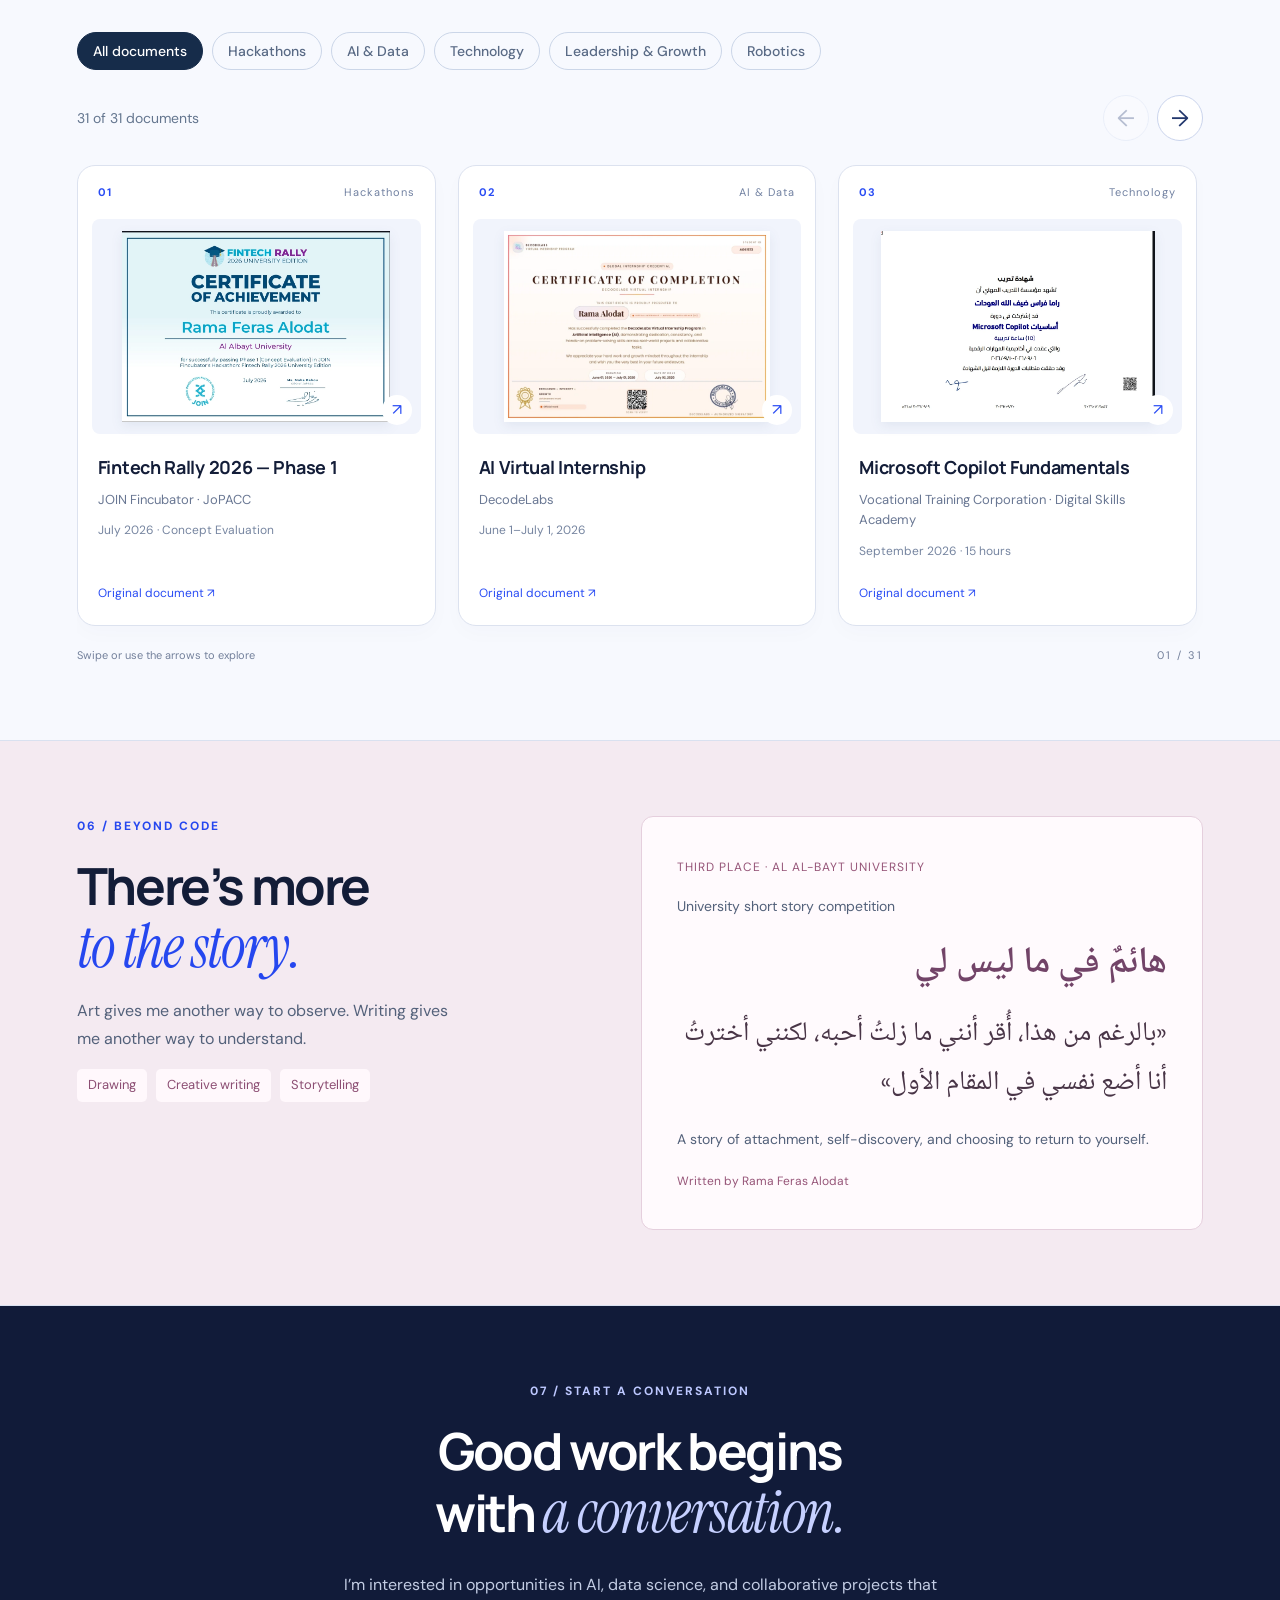
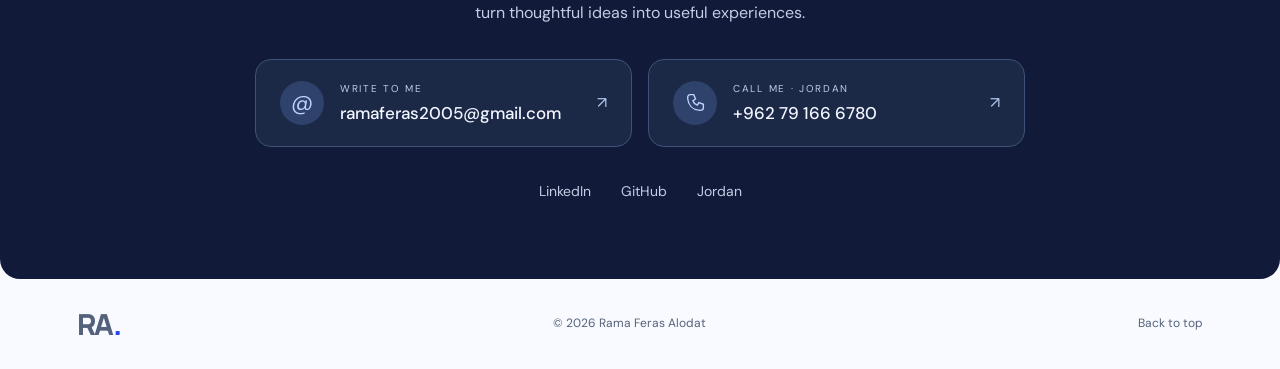
==== commit 230cbede: "Add phone contact card, persistent dark mode and readability improvements" ====
--- a/index.html
+++ b/index.html
@@ -1,12 +1,12 @@
 <!DOCTYPE html>
 
-<html lang="en"><head><meta charset="utf-8"/><meta content="width=device-width, initial-scale=1" name="viewport"/><meta content="Rama Feras Alodat — Data Science &amp; Artificial Intelligence. Explore medical AI, machine learning, full-stack applications, and data storytelling projects." name="description"/><meta content="#0b1020" name="theme-color"/><title>Rama Feras Alodat | Data Science &amp; AI</title><link href="favicon.svg" rel="icon" type="image/svg+xml"/><link href="style.css?v=6" rel="stylesheet"/></head><body>
-<a class="skip" href="#main">Skip to content</a><header><a aria-label="Rama Alodat home" class="brand" href="#home">RA<span>.</span></a><button aria-controls="nav" aria-expanded="false" class="menu">Menu</button><nav id="nav"><a href="#about">About</a><a href="#projects">Projects</a><a href="#skills">Skills</a><a href="#journey">Journey</a><a href="#certificates">Certificates</a><a href="#creative">Beyond code</a><a class="nav-contact" href="#contact">Let's connect</a></nav></header>
+<html lang="en"><head><meta charset="utf-8"/><meta content="width=device-width, initial-scale=1" name="viewport"/><script>(()=>{let t;try{t=localStorage.getItem('rama-theme')}catch{}document.documentElement.dataset.theme=t==='dark'||t==='light'?t:matchMedia('(prefers-color-scheme: dark)').matches?'dark':'light'})();</script><meta content="Rama Feras Alodat — Data Science &amp; Artificial Intelligence. Explore medical AI, machine learning, full-stack applications, and data storytelling projects." name="description"/><meta content="#0b1020" name="theme-color"/><title>Rama Feras Alodat | Data Science &amp; AI</title><link href="favicon.svg" rel="icon" type="image/svg+xml"/><link href="style.css?v=7" rel="stylesheet"/></head><body>
+<a class="skip" href="#main">Skip to content</a><header><a aria-label="Rama Alodat home" class="brand" href="#home">RA<span>.</span></a><nav id="nav"><a href="#about">About</a><a href="#projects">Projects</a><a href="#skills">Skills</a><a href="#journey">Journey</a><a href="#certificates">Certificates</a><a href="#creative">Beyond code</a><a class="nav-contact" href="#contact">Let's connect</a></nav><div class="header-controls"><button aria-controls="nav" aria-expanded="false" class="menu">Menu</button><button aria-label="Switch to dark mode" aria-pressed="false" class="theme-toggle" id="theme-toggle" type="button"><span class="theme-moon"><svg aria-hidden="true" fill="none" stroke="currentColor" stroke-width="1.7" viewbox="0 0 24 24"><path d="M20.8 13.2A9 9 0 0 1 10.8 3.3 9 9 0 1 0 20.8 13.2Z"></path></svg></span><span class="theme-sun"><svg aria-hidden="true" fill="none" stroke="currentColor" stroke-width="1.7" viewbox="0 0 24 24"><circle cx="12" cy="12" r="4"></circle><path d="M12 2v2m0 16v2M2 12h2m16 0h2M5 5l1.4 1.4m11.2 11.2L19 19M5 19l1.4-1.4M17.6 6.4 19 5"></path></svg></span></button></div></header>
 <main id="main"><section class="hero" id="home"><div class="hero-copy"><p class="eyebrow">HELLO, I’M</p><p class="profession">Data Science &amp; Artificial Intelligence · Jordan</p><h1>Rama<br/><em>Alodat.</em></h1><p class="intro">I turn data into insight, and ideas into applications. Explore the things I build, the questions I ask, and the stories I tell.</p><div class="actions"><a class="button" href="#projects">Discover my projects</a><a class="button secondary" href="mailto:ramaferas2005@gmail.com">Let's talk</a></div><div class="hero-mini"><span>Machine learning</span><span>Computer vision</span><span>Data storytelling</span></div></div><figure class="hero-art"><img alt="Original glass sculpture combining cobalt ribbons, a rose orb, and fine data-like strands with a pencil" fetchpriority="high" height="800" src="assets/rama-hero.webp" width="1200"/><figcaption><span>WHERE DATA MEETS IMAGINATION</span><span>01 / A CREATIVE PERSPECTIVE</span></figcaption></figure><div class="hero-foot"><span>Ideas with purpose. Work with personality.</span><a href="https://github.com/Ramaalodat" rel="noopener noreferrer" target="_blank">GitHub</a><a href="https://www.linkedin.com/in/rama-alodat-686aa932a" rel="noopener noreferrer" target="_blank">LinkedIn</a></div></section>
 <section class="section about" id="about"><div><p class="eyebrow">01 / A LITTLE ABOUT ME</p><h2>Curious by nature.<br/><em>Creative by instinct.</em></h2></div><div class="about-copy"><p>I’m Rama, based in Jordan, with a background in Data Science and Artificial Intelligence at Al al-Bayt University. I enjoy building practical AI applications, exploring data, and making complex ideas easier to understand.</p><p>My projects span medical AI, smart city prediction, travel assistance, chatbots, and career support. Working in teams has taught me to communicate clearly, solve problems collaboratively, and take the lead when a project needs direction.</p><p>Drawing and writing shape how I approach technology: with attention to detail, a sense of story, and curiosity about the people on the other side of the screen.</p><div class="about-tags"><span>Machine learning</span><span>Computer vision</span><span>Data storytelling</span></div></div></section>
-<section class="section" id="projects"><div class="section-heading"><div><p class="eyebrow">02 / THE PROJECT STUDIO</p><h2>A closer look<br/><em>at what I build.</em></h2></div><p>Choose a project.<br/>Explore its real screens.</p></div><div aria-label="Project categories" class="studio-filters" role="group"></div><div class="project-studio"><div aria-label="Choose a project" class="project-directory"></div><div class="project-stage"><div class="stage-top"><span id="stage-kind"></span><span id="stage-number"></span></div><button aria-label="Open project gallery" id="stage-preview"></button><div id="stage-thumbnails"></div><div class="stage-caption"><div><h3 id="stage-title"></h3><p id="stage-description"></p><p id="stage-tech"></p></div><div id="stage-actions"></div></div></div></div><p aria-live="polite" class="sr-only" id="project-status"></p></section>
+<section class="section" id="projects"><div class="section-heading"><div><p class="eyebrow">02 / THE PROJECT STUDIO</p><h2>A closer look<br/><em>at what I build.</em></h2></div><p>Choose a project. Explore its screens and stories.</p></div><div aria-label="Project categories" class="studio-filters" role="group"></div><div class="project-studio"><div aria-label="Choose a project" class="project-directory"></div><div class="project-stage"><div class="stage-top"><span id="stage-kind"></span><span id="stage-number"></span></div><button aria-label="Open project gallery" id="stage-preview"></button><div id="stage-thumbnails"></div><div class="stage-caption"><div><h3 id="stage-title"></h3><p id="stage-description"></p><p id="stage-tech"></p></div><div id="stage-actions"></div></div></div></div><p aria-live="polite" class="sr-only" id="project-status"></p></section>
 <section class="section" id="skills"><p class="eyebrow">03 / CAPABILITIES</p><h2>The skills behind<br/><em>the work.</em></h2><div class="skill-grid"><article class="skill primary"><span class="skill-no">01 — CORE</span><h3>AI &amp; data science</h3><p>Machine Learning · Data Analysis · Data Visualization · Computer Vision</p><div class="pill-row"><span>Python</span><span>Power BI</span><span>Pandas</span><span>Scikit-learn</span></div></article><article class="skill"><span class="skill-no">02 — BUILD</span><h3>Software &amp; applications</h3><p>Turning ideas into connected applications and interfaces.</p><div class="pill-row"><span>Java</span><span>C++</span><span>SQL</span><span>HTML</span><span>Node.js</span><span>Flutter</span></div></article><article class="skill"><span class="skill-no">03 — CONNECT</span><h3>Tools &amp; platforms</h3><p>Data storage, AI workflows, and collaborative development.</p><div class="pill-row"><span>MongoDB</span><span>Firebase</span><span>Flowise</span><span>Git &amp; GitHub</span></div></article><article class="skill"><span class="skill-no">04 — COLLABORATE</span><h3>The human skills</h3><p>Problem Solving · Critical Thinking · Communication · Teamwork · Team Leadership</p><div class="pill-row"><span>Arabic — Native</span><span>English — B1</span></div></article></div></section>
 <section class="section" id="journey"><div class="section-heading"><div><p class="eyebrow">04 / LEARNING &amp; EXPERIENCE</p><h2>My path,<br/><em>so far.</em></h2></div></div><div class="journey-grid"><article class="education"><span class="eyebrow">EDUCATION</span><h3>Al al-Bayt University</h3><p class="degree">Data Science &amp; Artificial Intelligence</p><p>Fourth year · Expected graduation: 2027</p><span class="grade">Academic standing: Very Good</span></article><div class="timeline"><article><span>JUN–JUL 2026</span><h3>AI Virtual Internship</h3><h4>DecodeLabs</h4><p>Completed a virtual internship in Artificial Intelligence, with a completion certificate and a letter of recommendation.</p><a class="text-link" href="certificates/Letter_of_Recommendation.pdf" rel="noopener noreferrer" target="_blank">Read recommendation</a></article><article><span>PRACTICAL EXPERIENCE</span><h3>Administrative Training</h3><h4>Directorate of Culture</h4><p>Data entry and verification, administrative record organization, book inventory, daily operational support, and assistance with children's activities.</p></article><article><span>TRAINING</span><h3>Jordan River Foundation</h3><p>Participated in a training program with the Jordan River Foundation.</p></article><article><span>JULY 2026 · 15 HOURS</span><h3>Soft Skills Training</h3><h4>Robotna in collaboration with STEM</h4><p>Professional and English communication, workplace readiness, teamwork, presentations, and effective use of AI tools through prompt engineering.</p></article></div></div><div class="leadership"><h3>Sharing what I learn.</h3><p>Delivered an AI awareness workshop for school students, introducing AI concepts and real-world applications. Participated in technical workshops and innovation programs in AI and robotics, and gained experience leading and collaborating with teams.</p></div></section>
 <section class="section" id="certificates"><div class="section-heading"><div><p class="eyebrow">05 / THE MILESTONE ARCHIVE</p><h2>Learning,<br/><em>on the record.</em></h2></div><p><strong id="cert-total">31</strong> certificates &amp; documents<br/>Every milestone, individually listed.</p></div><div aria-label="Certificate categories" class="certificate-filters" role="group"></div><div class="certificate-rail-toolbar"><p aria-live="polite" class="cert-result-count"></p><div class="certificate-arrows"><button aria-label="Previous certificates" id="cert-back">←</button><button aria-label="Next certificates" id="cert-forward">→</button></div></div><div aria-label="Certificate carousel, scroll left or right" id="certificate-rail" tabindex="0"></div><div class="certificate-rail-footer"><span>Swipe or use the arrows to explore</span><span aria-live="polite" id="cert-position"></span></div></section>
 <section class="section creative" id="creative"><div><p class="eyebrow">06 / BEYOND CODE</p><h2>There’s more<br/><em>to the story.</em></h2><p>Art gives me another way to observe. Writing gives me another way to understand.</p><div class="pill-row"><span>Drawing</span><span>Creative writing</span><span>Storytelling</span></div></div><article class="writing"><span class="award">THIRD PLACE · AL AL-BAYT UNIVERSITY</span><p class="award-context">University short story competition</p><h3 dir="rtl" lang="ar">هائمٌ في ما ليس لي</h3><blockquote dir="rtl" lang="ar">«بالرغم من هذا، أُقر أنني ما زلتُ أحبه، لكنني أخترتُ أنا أضع نفسي في المقام الأول»</blockquote><p>A story of attachment, self-discovery, and choosing to return to yourself.</p><span class="signature">Written by Rama Feras Alodat</span></article></section>
-<section class="section contact" id="contact"><p class="eyebrow">07 / START A CONVERSATION</p><h2>Good work begins<br/>with <em>a conversation.</em></h2><p>I’m interested in opportunities in AI, data science, and collaborative projects that turn thoughtful ideas into useful experiences.</p><a class="email" href="mailto:ramaferas2005@gmail.com">ramaferas2005@gmail.com</a><div class="contact-links"><a href="https://www.linkedin.com/in/rama-alodat-686aa932a" rel="noopener noreferrer" target="_blank">LinkedIn</a><a href="https://github.com/Ramaalodat" rel="noopener noreferrer" target="_blank">GitHub</a><span>Jordan</span></div></section></main><footer><a class="brand" href="#home">RA<span>.</span></a><span>© 2026 Rama Feras Alodat</span><a href="#home">Back to top</a></footer><dialog aria-label="Project and certificate gallery" id="gallery-dialog"><div class="dialog-toolbar"><h3 id="gallery-title">Gallery</h3><button autofocus="" id="gallery-close">Close</button><a hidden="" id="gallery-original" rel="noopener noreferrer" target="_blank">Open original document</a></div><div id="gallery-media"></div><div class="gallery-controls"><button id="gallery-prev">Previous</button><span aria-live="polite" id="gallery-count"></span><button id="gallery-next">Next</button></div></dialog><script src="script.js?v=6"></script></body></html>+<section class="section contact" id="contact"><p class="eyebrow">07 / START A CONVERSATION</p><h2>Good work begins<br/>with <em>a conversation.</em></h2><p>I’m interested in opportunities in AI, data science, and collaborative projects that turn thoughtful ideas into useful experiences.</p><div class="contact-methods"><a class="contact-method" href="mailto:ramaferas2005@gmail.com"><span aria-hidden="true" class="contact-icon mail">@</span><span><small>Write to me</small><strong>ramaferas2005@gmail.com</strong></span><span aria-hidden="true" class="contact-arrow">↗</span></a><a class="contact-method" href="tel:+962791666780"><span class="contact-icon"><svg aria-hidden="true" fill="none" stroke="currentColor" stroke-width="1.6" viewbox="0 0 24 24"><path d="M6 3h4l2 5-3 2c1 3 2 4 5 5l2-3 5 2v4c0 2-2 3-4 3C8 20 4 16 3 7c0-2 1-4 3-4Z"></path></svg></span><span><small>Call me · Jordan</small><strong dir="ltr">+962 79 166 6780</strong></span><span aria-hidden="true" class="contact-arrow">↗</span></a></div><div class="contact-links"><a href="https://www.linkedin.com/in/rama-alodat-686aa932a" rel="noopener noreferrer" target="_blank">LinkedIn</a><a href="https://github.com/Ramaalodat" rel="noopener noreferrer" target="_blank">GitHub</a><span>Jordan</span></div></section></main><footer><a class="brand" href="#home">RA<span>.</span></a><span>© 2026 Rama Feras Alodat</span><a href="#home">Back to top</a></footer><dialog aria-label="Project and certificate gallery" id="gallery-dialog"><div class="dialog-toolbar"><h3 id="gallery-title">Gallery</h3><button autofocus="" id="gallery-close">Close</button><a hidden="" id="gallery-original" rel="noopener noreferrer" target="_blank">Open original document</a></div><div id="gallery-media"></div><div class="gallery-controls"><button id="gallery-prev">Previous</button><span aria-live="polite" id="gallery-count"></span><button id="gallery-next">Next</button></div></dialog><script src="script.js?v=7"></script></body></html>
--- a/style.css
+++ b/style.css
@@ -35,3 +35,47 @@
 @media(max-width:600px){.rail-certificate{flex-basis:88%}.rail-cert-preview{height:200px}.rail-cert-meta h3{font-size:17px}.certificate-arrows button{height:40px;width:40px}.education{grid-template-columns:1fr;padding:24px}.education .eyebrow,.education h3,.education .degree,.education p:not(.degree),.education .grade{grid-column:1;grid-row:auto}.education h3{font-size:24px;margin:6px 0 15px}.education .degree{font-size:15px}.timeline{grid-template-columns:1fr;gap:13px}.timeline article{padding:23px!important}.timeline h3{font-size:20px}.leadership{grid-template-columns:1fr;padding:21px;gap:10px}.certificate-rail-footer{font-size:10px}}
 
 #journey .education{width:100%;align-self:stretch}
+
+/* Contact and theme */
+:root{color-scheme:light}
+header{gap:18px}.header-controls{display:flex;align-items:center;gap:10px}.theme-toggle{display:grid;place-items:center;width:42px;height:42px;padding:10px;border-radius:50%;border:1px solid var(--line);color:var(--ink);background:transparent;cursor:pointer;flex-shrink:0}.theme-toggle:hover{background:var(--soft)}.theme-toggle svg{width:21px;height:21px}.theme-sun{display:none}
+.contact-methods{display:flex;justify-content:center;gap:16px;max-width:770px;margin:32px auto;flex-wrap:wrap}
+.contact-method{display:flex;align-items:center;gap:16px;text-align:left;border:1px solid #405177;border-radius:16px;background:#1b2947;padding:20px 24px;transition:border-color .2s,transform .2s;flex:1;min-width:280px}
+.contact-method:hover{border-color:#afc6ff;transform:translateY(-3px)}.contact-icon{display:grid;place-items:center;width:44px;height:44px;border-radius:50%;background:#2e426b;color:#c0d2ff;flex-shrink:0}.contact-icon svg{width:21px;height:21px}.contact-icon.mail{font-size:22px}.contact-method small{display:block;font-size:10px;letter-spacing:1.7px;text-transform:uppercase;color:#becde7;margin-bottom:5px}.contact-method strong{display:block;color:#f3f6ff;font-weight:500;font-size:17px;line-height:1.4;overflow-wrap:anywhere}.contact-method>span:nth-child(2){min-width:0}.contact-arrow{margin-left:auto;color:#b2c8ee}
+.rail-cert-meta p{font-size:13px}.rail-cert-meta small,.rail-cert-meta a{font-size:12px}.rail-card-top{font-size:11px}.education p:not(.degree),.education .grade{font-size:13px}.timeline h4{font-size:14px}.timeline p,.leadership p{font-size:14px}.timeline .text-link{font-size:13px}.hero-art figcaption{font-size:10px;letter-spacing:.7px}
+[data-theme="dark"]{color-scheme:dark;--bg:#0b1220;--paper:#141e31;--ink:#ecf1fb;--muted:#afbdd3;--blue:#9db5ff;--line:#2b3951;--soft:#1c2c48}
+[data-theme="dark"] .theme-moon{display:none}[data-theme="dark"] .theme-sun{display:block}
+[data-theme="dark"] .button:not(.secondary){background:#aac0ff;color:#101b34}
+[data-theme="dark"] .hero-art img{box-shadow:16px 18px 0 #1d2c48}
+[data-theme="dark"] .about-tags span,[data-theme="dark"] .pill-row span{background:#1c2c48;color:#bdceee}
+[data-theme="dark"] #journey{background:linear-gradient(150deg,#101c32,#0b1220)}
+[data-theme="dark"] .education,[data-theme="dark"] .timeline article{background:#141e31;border-color:#2b3951;color:#ecf1fb}
+[data-theme="dark"] .education .degree{color:#ecf1fb}
+[data-theme="dark"] .education p:not(.degree),[data-theme="dark"] .timeline h4,[data-theme="dark"] .timeline p{color:#afbdd3}
+[data-theme="dark"] .education .eyebrow,[data-theme="dark"] .education .grade,[data-theme="dark"] .timeline article>span{color:#9db5ff}
+[data-theme="dark"] .education:before{background:#9db5ff}
+[data-theme="dark"] .timeline article:after{color:#7187ac}
+[data-theme="dark"] .timeline article:first-child{background:#1b3054;border-color:#3c5780}
+[data-theme="dark"] .leadership{background:#18263e}
+[data-theme="dark"] #certificates{background:#0e1728}
+[data-theme="dark"] .archive-filter{border-color:#354766;color:#b8c8df}
+[data-theme="dark"] .archive-filter.selected{background:#adc5ff;color:#10213d;border-color:#adc5ff}
+[data-theme="dark"] .rail-certificate{background:#141e31;border-color:#2b3951}
+[data-theme="dark"] .rail-card-top,[data-theme="dark"] .rail-cert-meta p,[data-theme="dark"] .rail-cert-meta small,[data-theme="dark"] .cert-result-count,[data-theme="dark"] .certificate-rail-footer{color:#afbdd3}
+[data-theme="dark"] .rail-card-top>span:first-child,[data-theme="dark"] .rail-cert-meta a{color:#adc5ff}
+[data-theme="dark"] .rail-cert-preview{background:#202c43}
+[data-theme="dark"] .rail-cert-preview>span{background:#324666;color:#c5d6ff}
+[data-theme="dark"] .certificate-arrows button{background:#18263e;border-color:#405471;color:#c5d6ff}
+[data-theme="dark"] .certificate-arrows button:hover:not(:disabled){background:#304977}
+[data-theme="dark"] .creative{background:#221d2c}
+[data-theme="dark"] .writing{background:#2d2538;border-color:#544259}
+[data-theme="dark"] .award,[data-theme="dark"] .signature{color:#e7b5d0}
+[data-theme="dark"] .writing h3{color:#edc5df}
+[data-theme="dark"] .writing blockquote{color:#ecdde9}
+[data-theme="dark"] .creative .pill-row span{background:#3a2e44;color:#edc5df}
+[data-theme="dark"] .contact{background:#101c32;border-color:#2b3951}
+[data-theme="dark"] dialog{background:#121e31}
+[data-theme="dark"] .dialog-toolbar button,[data-theme="dark"] .gallery-controls button{background:#21304a;color:#e7efff}
+[data-theme="dark"] #gallery-media{background:#25324a}
+@media(max-width:1100px){nav{gap:12px}.nav-contact{padding:7px 12px}}
+@media(max-width:780px){header>.header-controls{margin-left:auto}.header-controls .menu{display:block}.theme-toggle{width:40px;height:40px}.contact-methods{flex-direction:column;margin:26px 0}.contact-method{min-width:0;padding:18px}.contact-method strong{font-size:16px}[data-theme="dark"] nav{background:#141e31}[data-theme="dark"] .hero-art img{box-shadow:10px 12px 0 #1d2c48}}
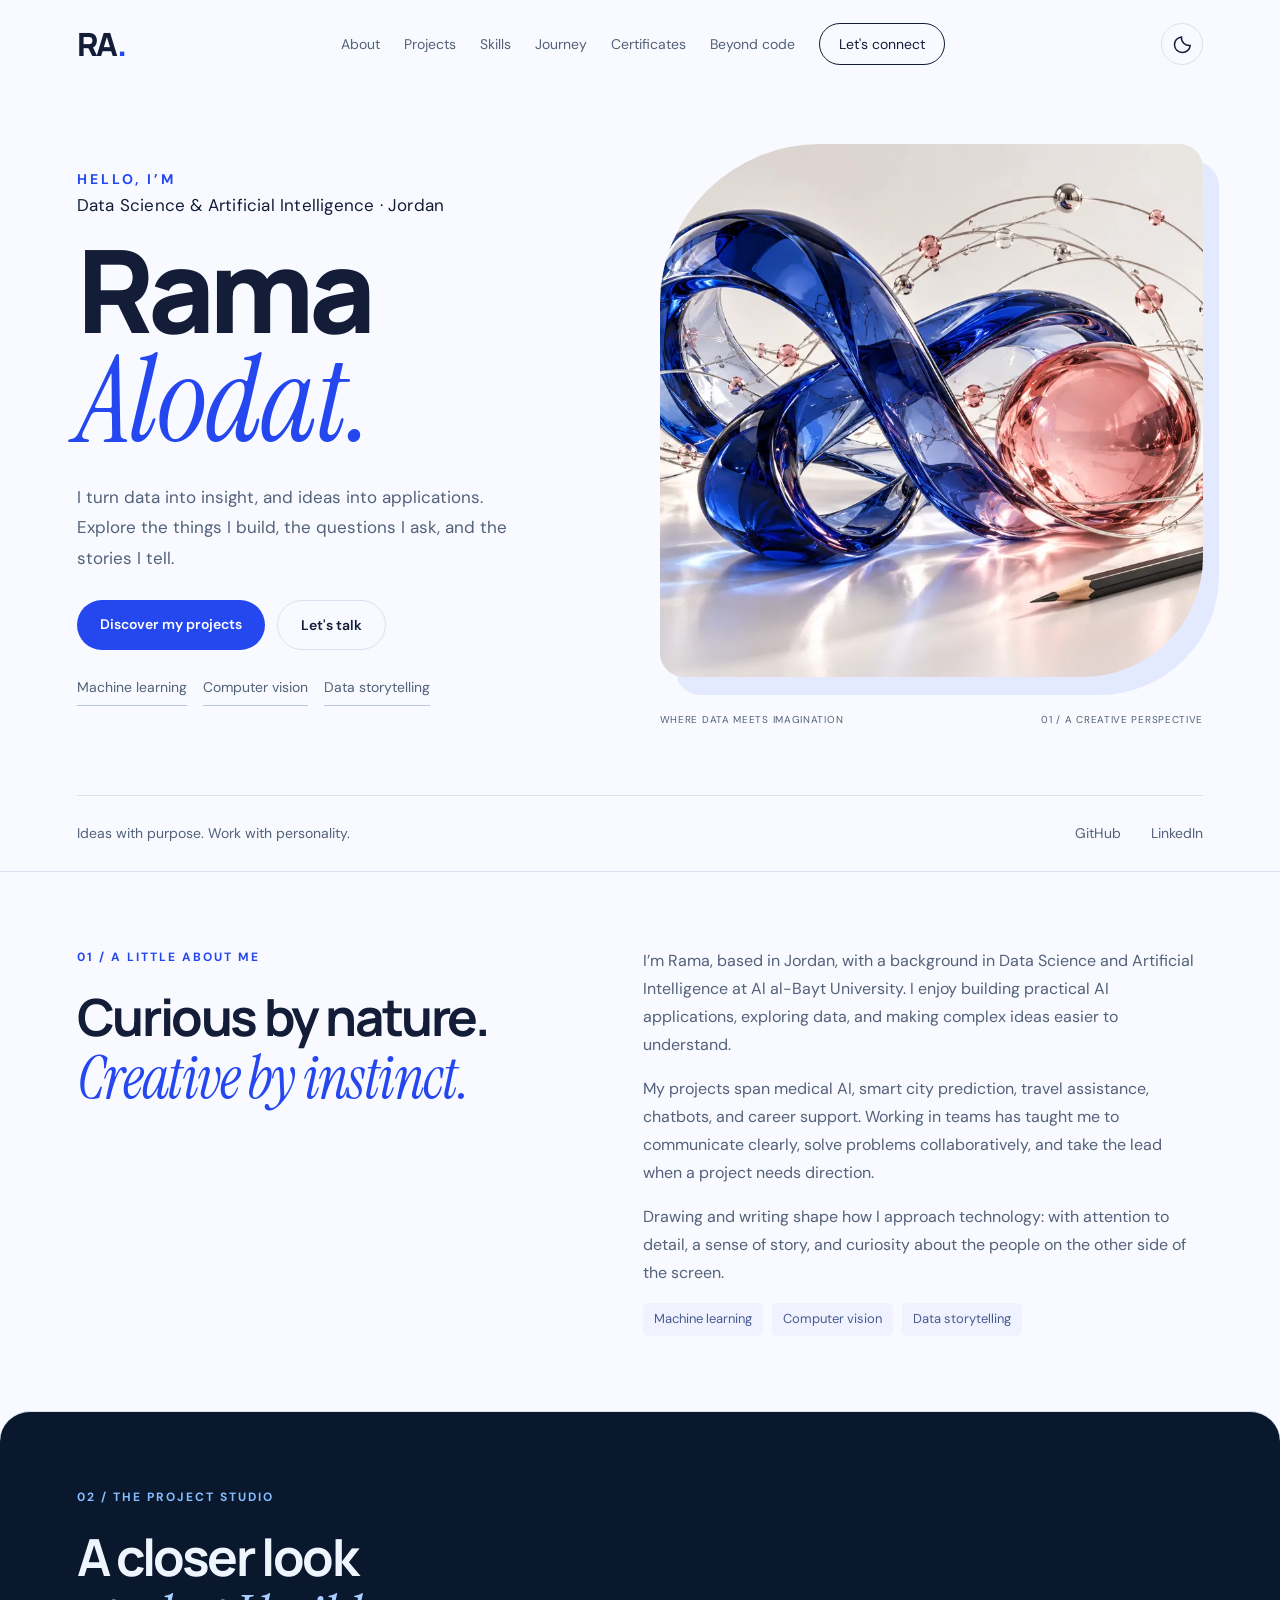
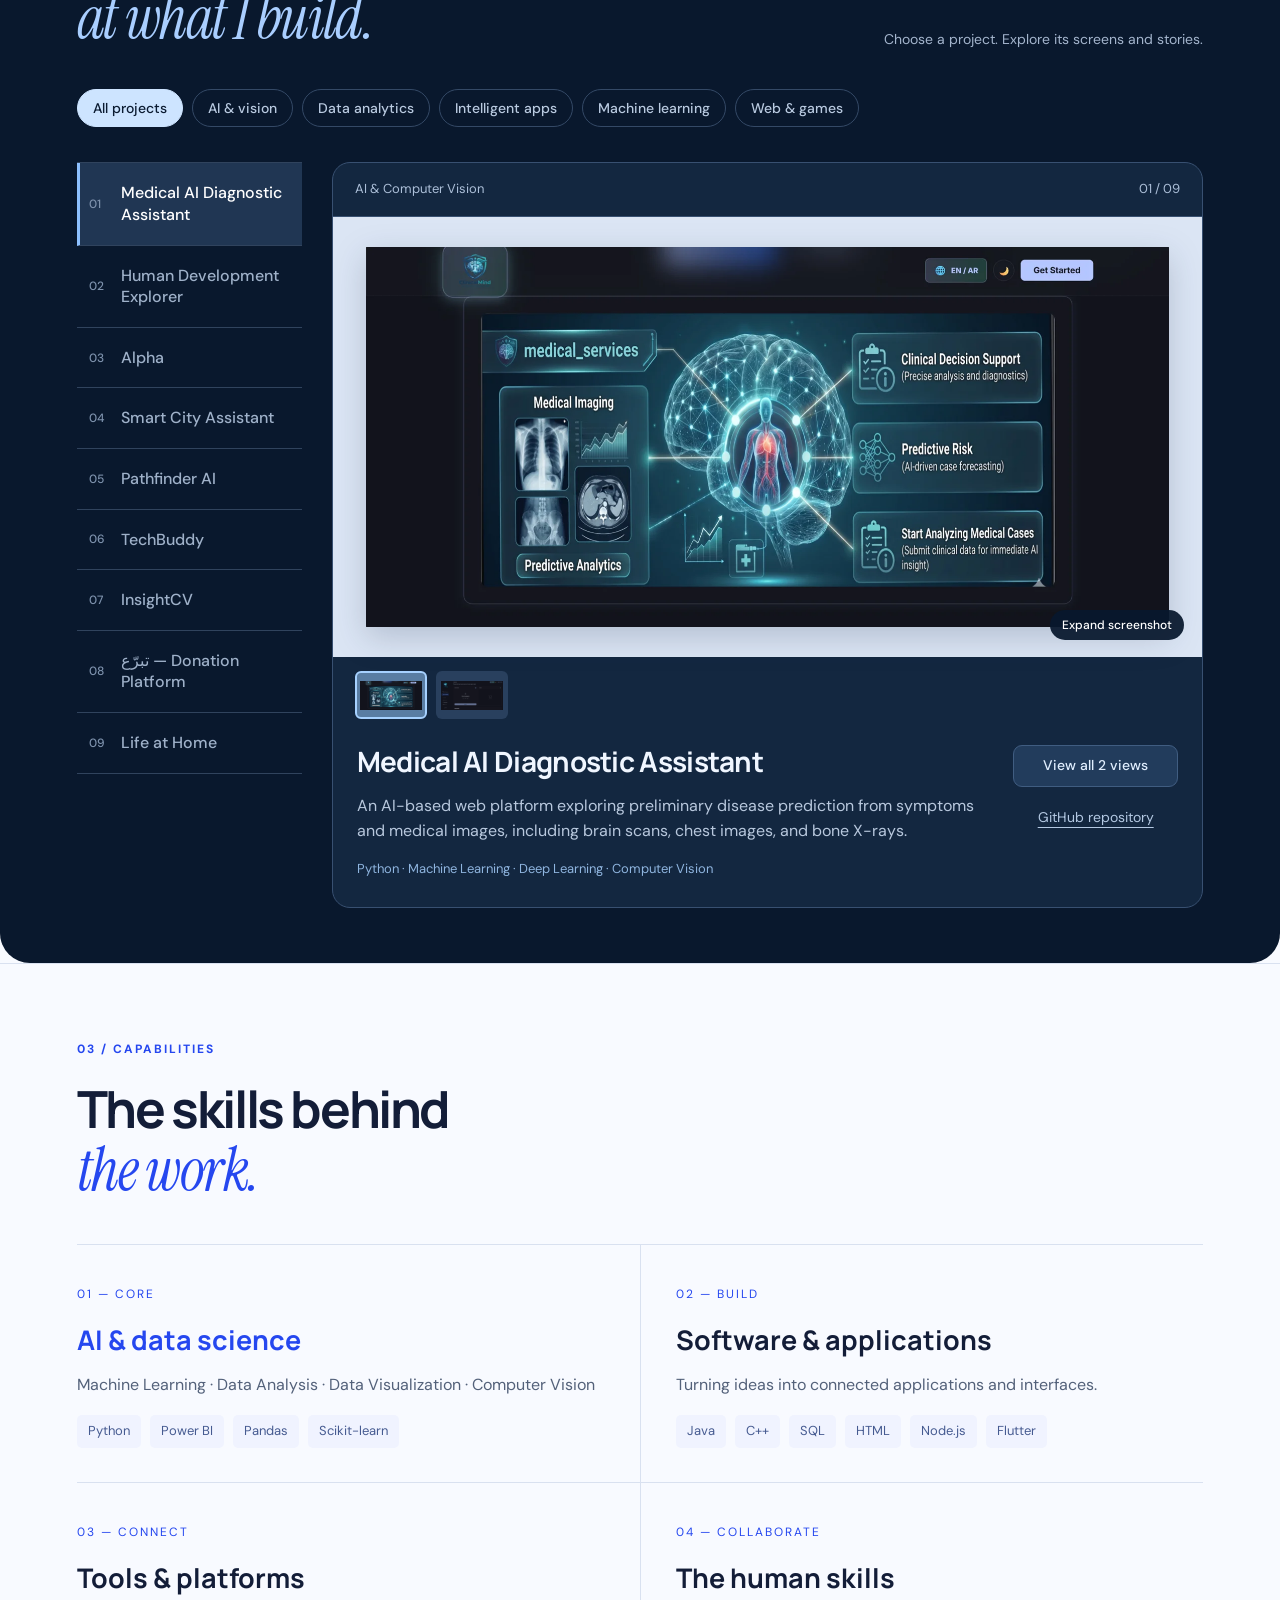
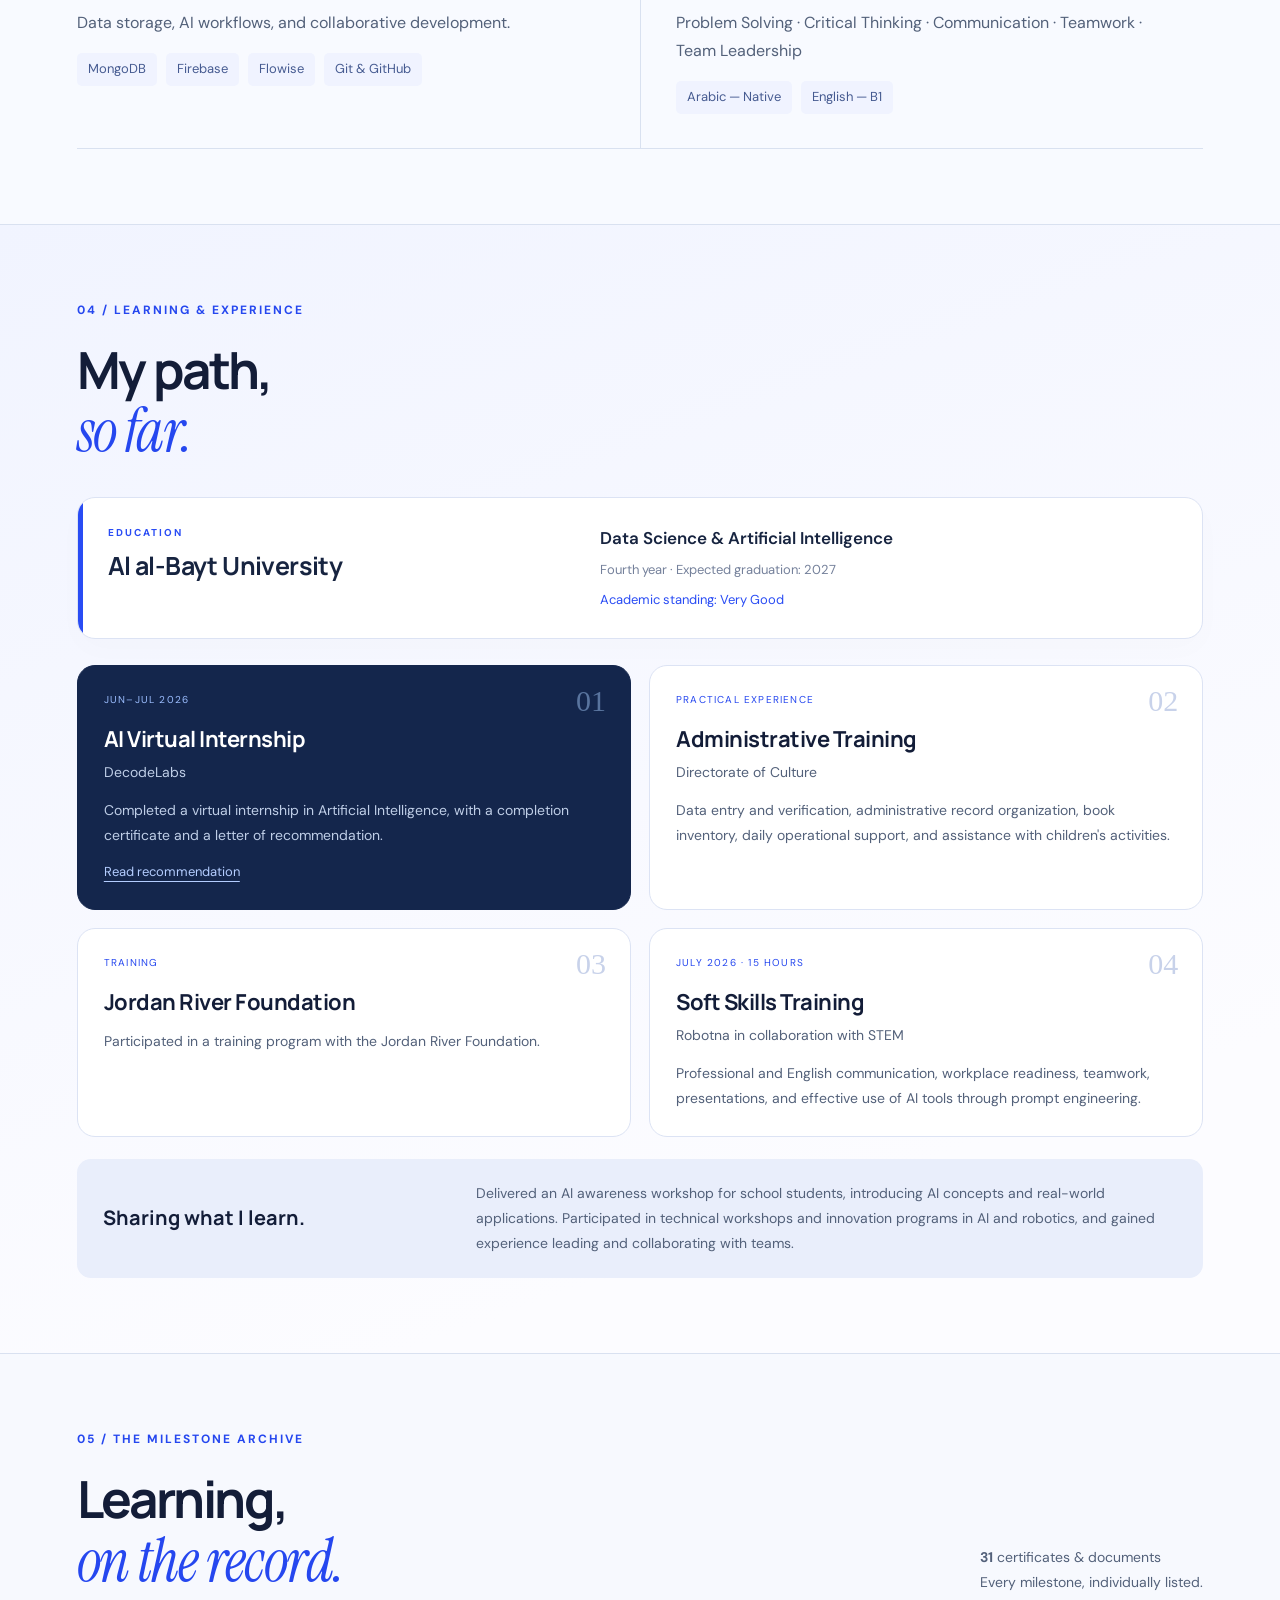
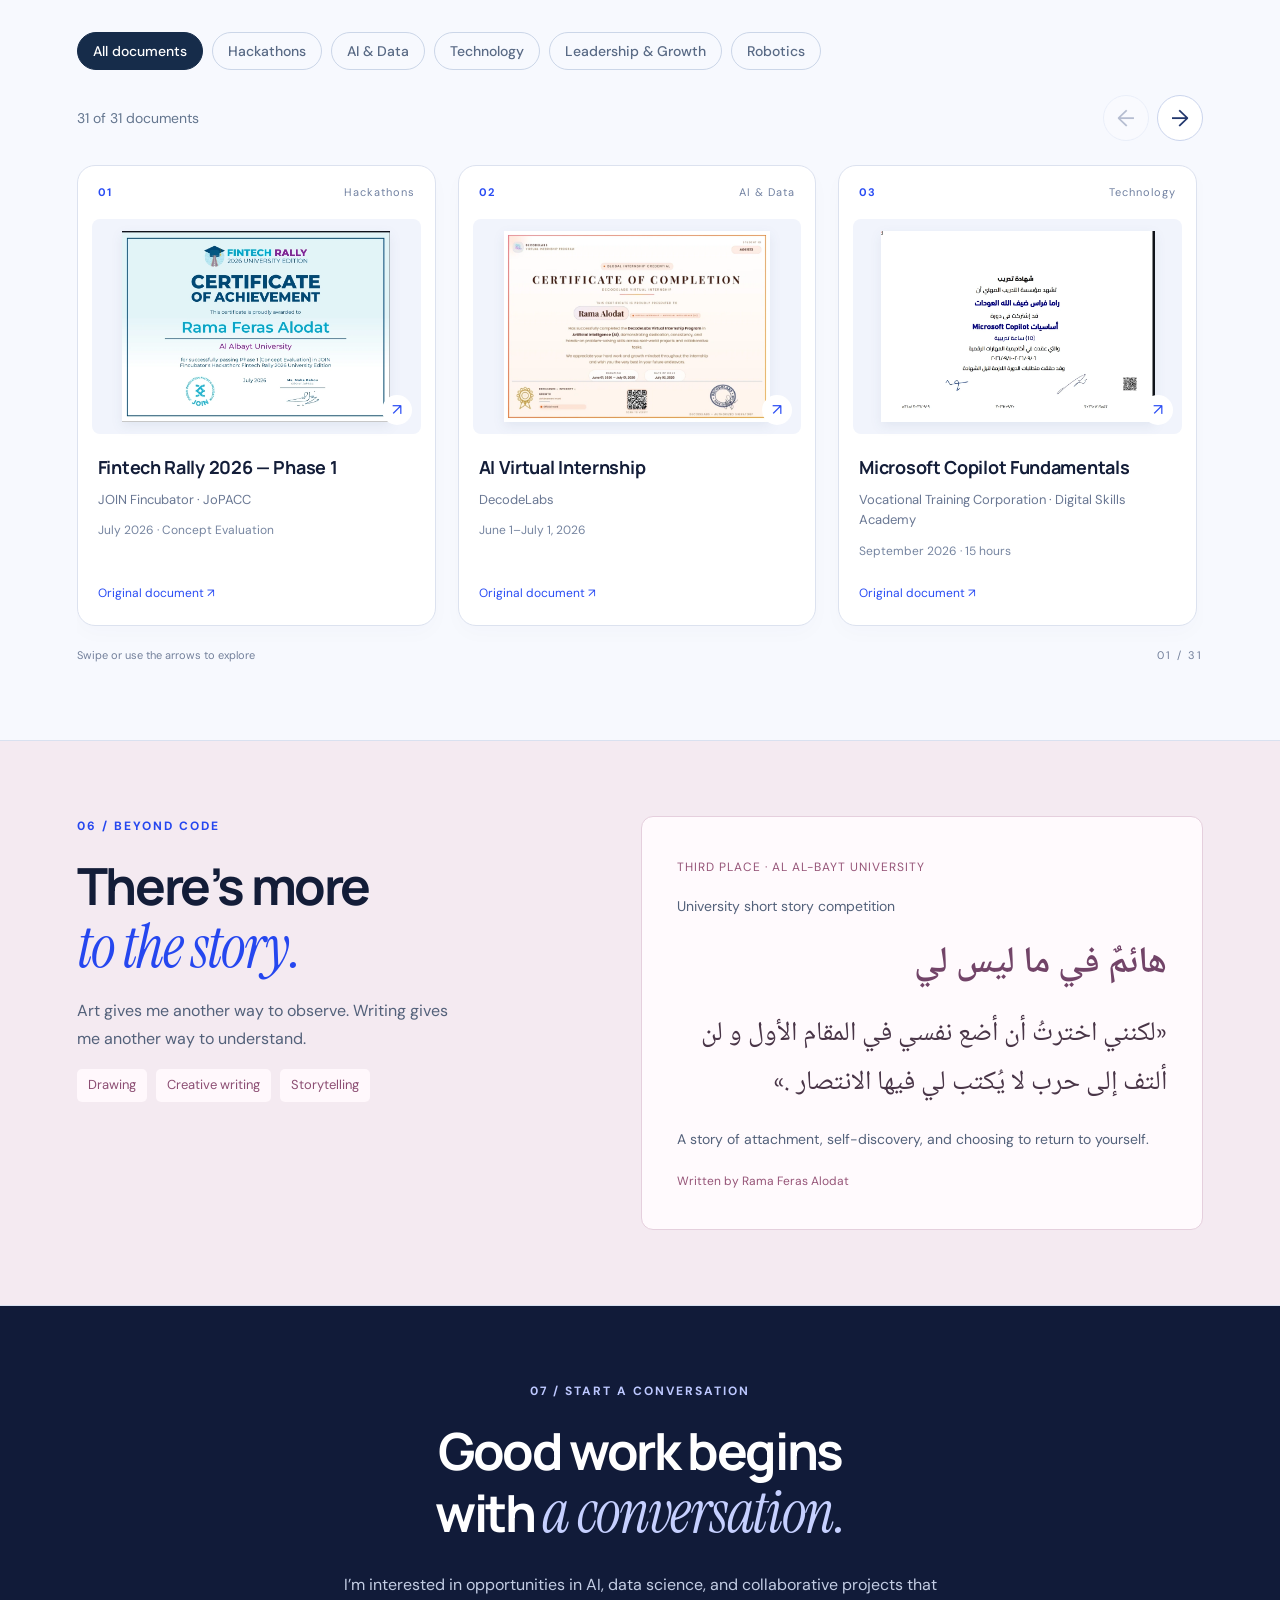
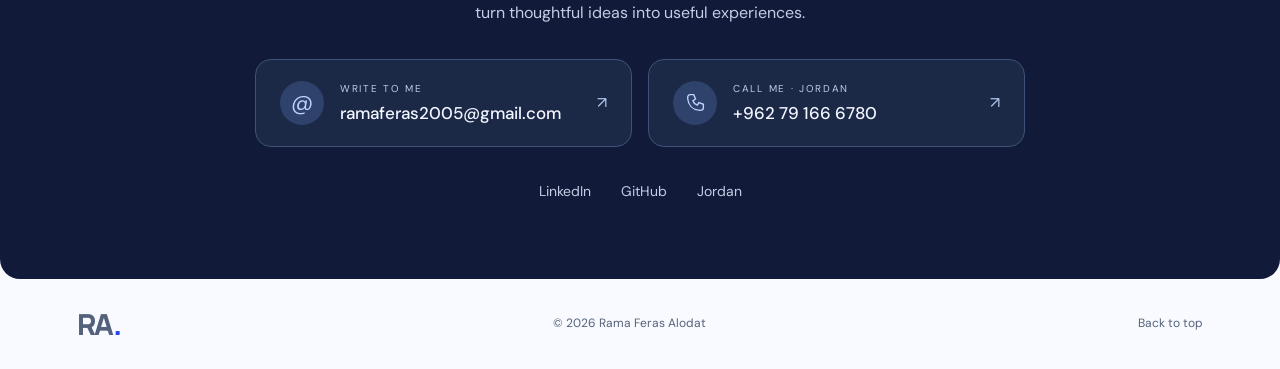
==== commit 081a6667: "Update personal writing excerpt" ====
--- a/index.html
+++ b/index.html
@@ -8,5 +8,5 @@
 <section class="section" id="skills"><p class="eyebrow">03 / CAPABILITIES</p><h2>The skills behind<br/><em>the work.</em></h2><div class="skill-grid"><article class="skill primary"><span class="skill-no">01 — CORE</span><h3>AI &amp; data science</h3><p>Machine Learning · Data Analysis · Data Visualization · Computer Vision</p><div class="pill-row"><span>Python</span><span>Power BI</span><span>Pandas</span><span>Scikit-learn</span></div></article><article class="skill"><span class="skill-no">02 — BUILD</span><h3>Software &amp; applications</h3><p>Turning ideas into connected applications and interfaces.</p><div class="pill-row"><span>Java</span><span>C++</span><span>SQL</span><span>HTML</span><span>Node.js</span><span>Flutter</span></div></article><article class="skill"><span class="skill-no">03 — CONNECT</span><h3>Tools &amp; platforms</h3><p>Data storage, AI workflows, and collaborative development.</p><div class="pill-row"><span>MongoDB</span><span>Firebase</span><span>Flowise</span><span>Git &amp; GitHub</span></div></article><article class="skill"><span class="skill-no">04 — COLLABORATE</span><h3>The human skills</h3><p>Problem Solving · Critical Thinking · Communication · Teamwork · Team Leadership</p><div class="pill-row"><span>Arabic — Native</span><span>English — B1</span></div></article></div></section>
 <section class="section" id="journey"><div class="section-heading"><div><p class="eyebrow">04 / LEARNING &amp; EXPERIENCE</p><h2>My path,<br/><em>so far.</em></h2></div></div><div class="journey-grid"><article class="education"><span class="eyebrow">EDUCATION</span><h3>Al al-Bayt University</h3><p class="degree">Data Science &amp; Artificial Intelligence</p><p>Fourth year · Expected graduation: 2027</p><span class="grade">Academic standing: Very Good</span></article><div class="timeline"><article><span>JUN–JUL 2026</span><h3>AI Virtual Internship</h3><h4>DecodeLabs</h4><p>Completed a virtual internship in Artificial Intelligence, with a completion certificate and a letter of recommendation.</p><a class="text-link" href="certificates/Letter_of_Recommendation.pdf" rel="noopener noreferrer" target="_blank">Read recommendation</a></article><article><span>PRACTICAL EXPERIENCE</span><h3>Administrative Training</h3><h4>Directorate of Culture</h4><p>Data entry and verification, administrative record organization, book inventory, daily operational support, and assistance with children's activities.</p></article><article><span>TRAINING</span><h3>Jordan River Foundation</h3><p>Participated in a training program with the Jordan River Foundation.</p></article><article><span>JULY 2026 · 15 HOURS</span><h3>Soft Skills Training</h3><h4>Robotna in collaboration with STEM</h4><p>Professional and English communication, workplace readiness, teamwork, presentations, and effective use of AI tools through prompt engineering.</p></article></div></div><div class="leadership"><h3>Sharing what I learn.</h3><p>Delivered an AI awareness workshop for school students, introducing AI concepts and real-world applications. Participated in technical workshops and innovation programs in AI and robotics, and gained experience leading and collaborating with teams.</p></div></section>
 <section class="section" id="certificates"><div class="section-heading"><div><p class="eyebrow">05 / THE MILESTONE ARCHIVE</p><h2>Learning,<br/><em>on the record.</em></h2></div><p><strong id="cert-total">31</strong> certificates &amp; documents<br/>Every milestone, individually listed.</p></div><div aria-label="Certificate categories" class="certificate-filters" role="group"></div><div class="certificate-rail-toolbar"><p aria-live="polite" class="cert-result-count"></p><div class="certificate-arrows"><button aria-label="Previous certificates" id="cert-back">←</button><button aria-label="Next certificates" id="cert-forward">→</button></div></div><div aria-label="Certificate carousel, scroll left or right" id="certificate-rail" tabindex="0"></div><div class="certificate-rail-footer"><span>Swipe or use the arrows to explore</span><span aria-live="polite" id="cert-position"></span></div></section>
-<section class="section creative" id="creative"><div><p class="eyebrow">06 / BEYOND CODE</p><h2>There’s more<br/><em>to the story.</em></h2><p>Art gives me another way to observe. Writing gives me another way to understand.</p><div class="pill-row"><span>Drawing</span><span>Creative writing</span><span>Storytelling</span></div></div><article class="writing"><span class="award">THIRD PLACE · AL AL-BAYT UNIVERSITY</span><p class="award-context">University short story competition</p><h3 dir="rtl" lang="ar">هائمٌ في ما ليس لي</h3><blockquote dir="rtl" lang="ar">«بالرغم من هذا، أُقر أنني ما زلتُ أحبه، لكنني أخترتُ أنا أضع نفسي في المقام الأول»</blockquote><p>A story of attachment, self-discovery, and choosing to return to yourself.</p><span class="signature">Written by Rama Feras Alodat</span></article></section>
+<section class="section creative" id="creative"><div><p class="eyebrow">06 / BEYOND CODE</p><h2>There’s more<br/><em>to the story.</em></h2><p>Art gives me another way to observe. Writing gives me another way to understand.</p><div class="pill-row"><span>Drawing</span><span>Creative writing</span><span>Storytelling</span></div></div><article class="writing"><span class="award">THIRD PLACE · AL AL-BAYT UNIVERSITY</span><p class="award-context">University short story competition</p><h3 dir="rtl" lang="ar">هائمٌ في ما ليس لي</h3><blockquote dir="rtl" lang="ar">«لكنني اخترتُ أن أضع نفسي في المقام الأول و لن ألتف إلى حرب لا يُكتب لي فيها الانتصار .»</blockquote><p>A story of attachment, self-discovery, and choosing to return to yourself.</p><span class="signature">Written by Rama Feras Alodat</span></article></section>
 <section class="section contact" id="contact"><p class="eyebrow">07 / START A CONVERSATION</p><h2>Good work begins<br/>with <em>a conversation.</em></h2><p>I’m interested in opportunities in AI, data science, and collaborative projects that turn thoughtful ideas into useful experiences.</p><div class="contact-methods"><a class="contact-method" href="mailto:ramaferas2005@gmail.com"><span aria-hidden="true" class="contact-icon mail">@</span><span><small>Write to me</small><strong>ramaferas2005@gmail.com</strong></span><span aria-hidden="true" class="contact-arrow">↗</span></a><a class="contact-method" href="tel:+962791666780"><span class="contact-icon"><svg aria-hidden="true" fill="none" stroke="currentColor" stroke-width="1.6" viewbox="0 0 24 24"><path d="M6 3h4l2 5-3 2c1 3 2 4 5 5l2-3 5 2v4c0 2-2 3-4 3C8 20 4 16 3 7c0-2 1-4 3-4Z"></path></svg></span><span><small>Call me · Jordan</small><strong dir="ltr">+962 79 166 6780</strong></span><span aria-hidden="true" class="contact-arrow">↗</span></a></div><div class="contact-links"><a href="https://www.linkedin.com/in/rama-alodat-686aa932a" rel="noopener noreferrer" target="_blank">LinkedIn</a><a href="https://github.com/Ramaalodat" rel="noopener noreferrer" target="_blank">GitHub</a><span>Jordan</span></div></section></main><footer><a class="brand" href="#home">RA<span>.</span></a><span>© 2026 Rama Feras Alodat</span><a href="#home">Back to top</a></footer><dialog aria-label="Project and certificate gallery" id="gallery-dialog"><div class="dialog-toolbar"><h3 id="gallery-title">Gallery</h3><button autofocus="" id="gallery-close">Close</button><a hidden="" id="gallery-original" rel="noopener noreferrer" target="_blank">Open original document</a></div><div id="gallery-media"></div><div class="gallery-controls"><button id="gallery-prev">Previous</button><span aria-live="polite" id="gallery-count"></span><button id="gallery-next">Next</button></div></dialog><script src="script.js?v=7"></script></body></html>
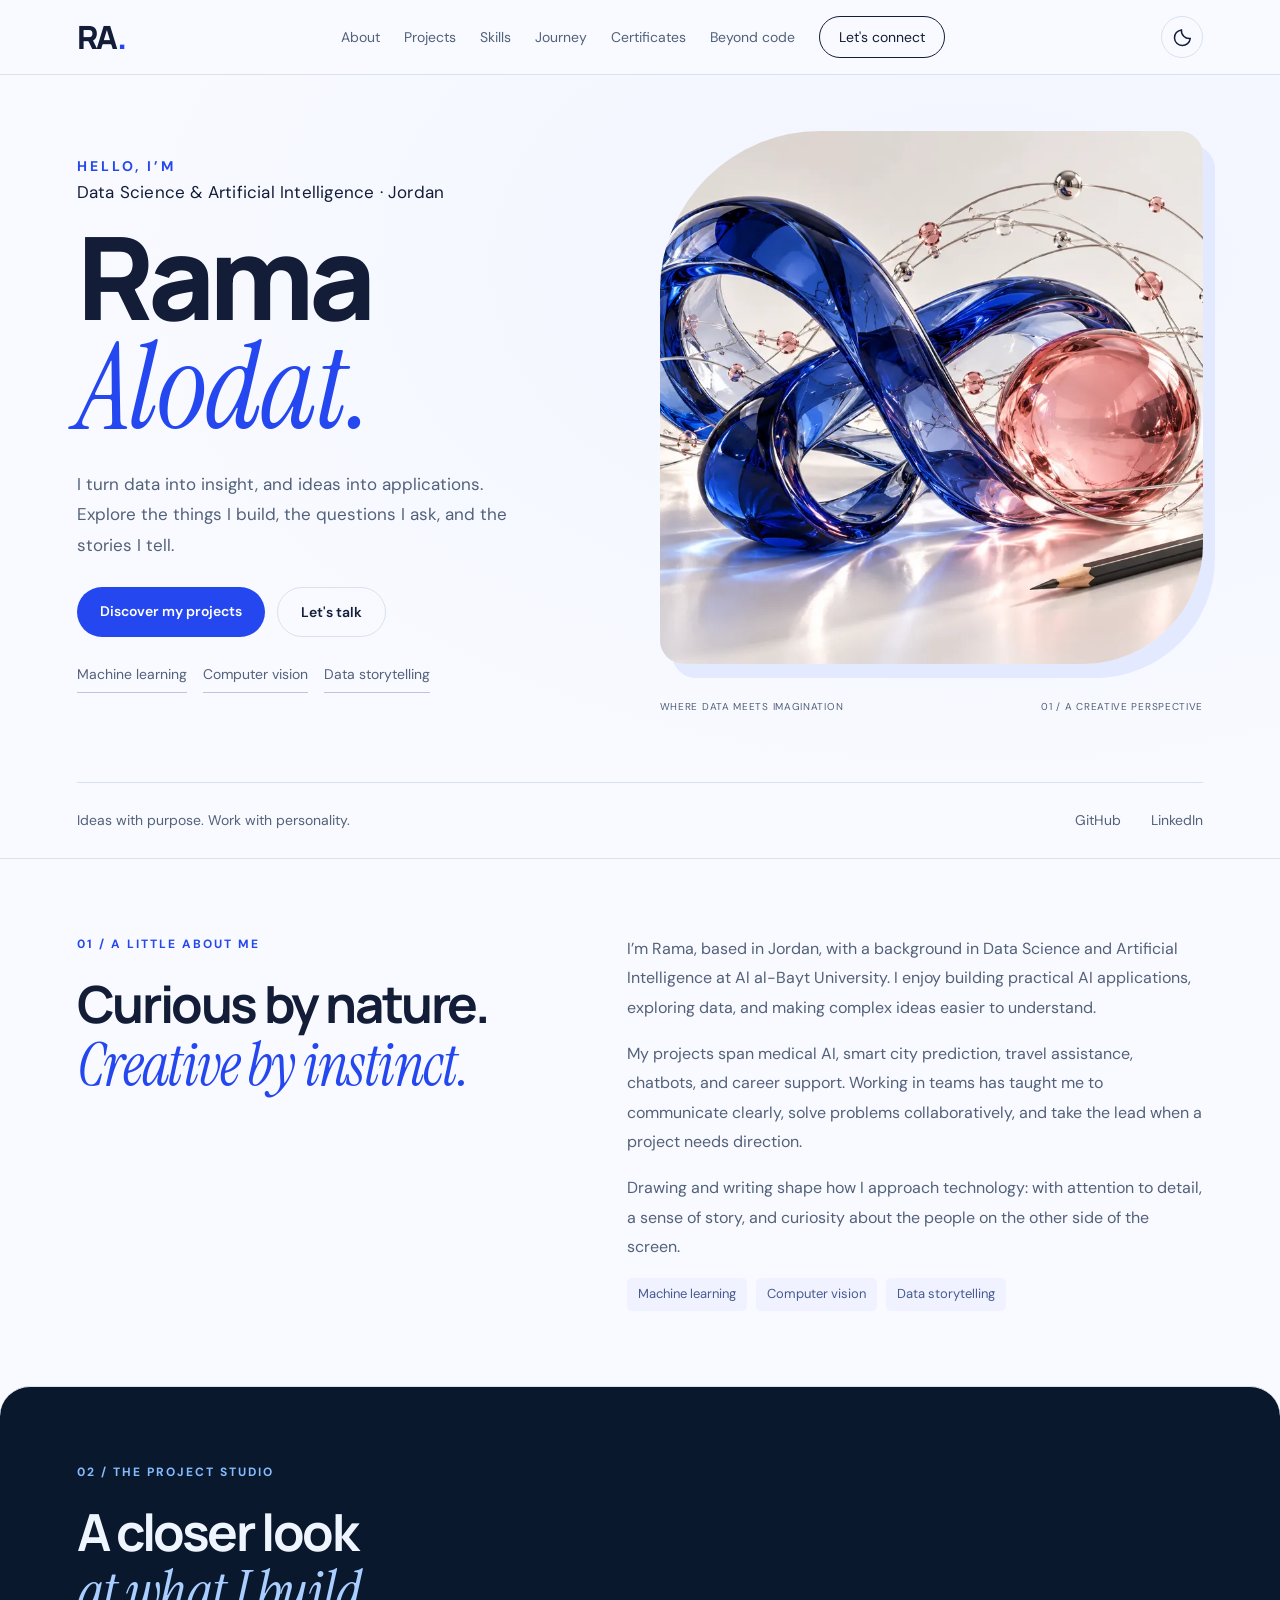
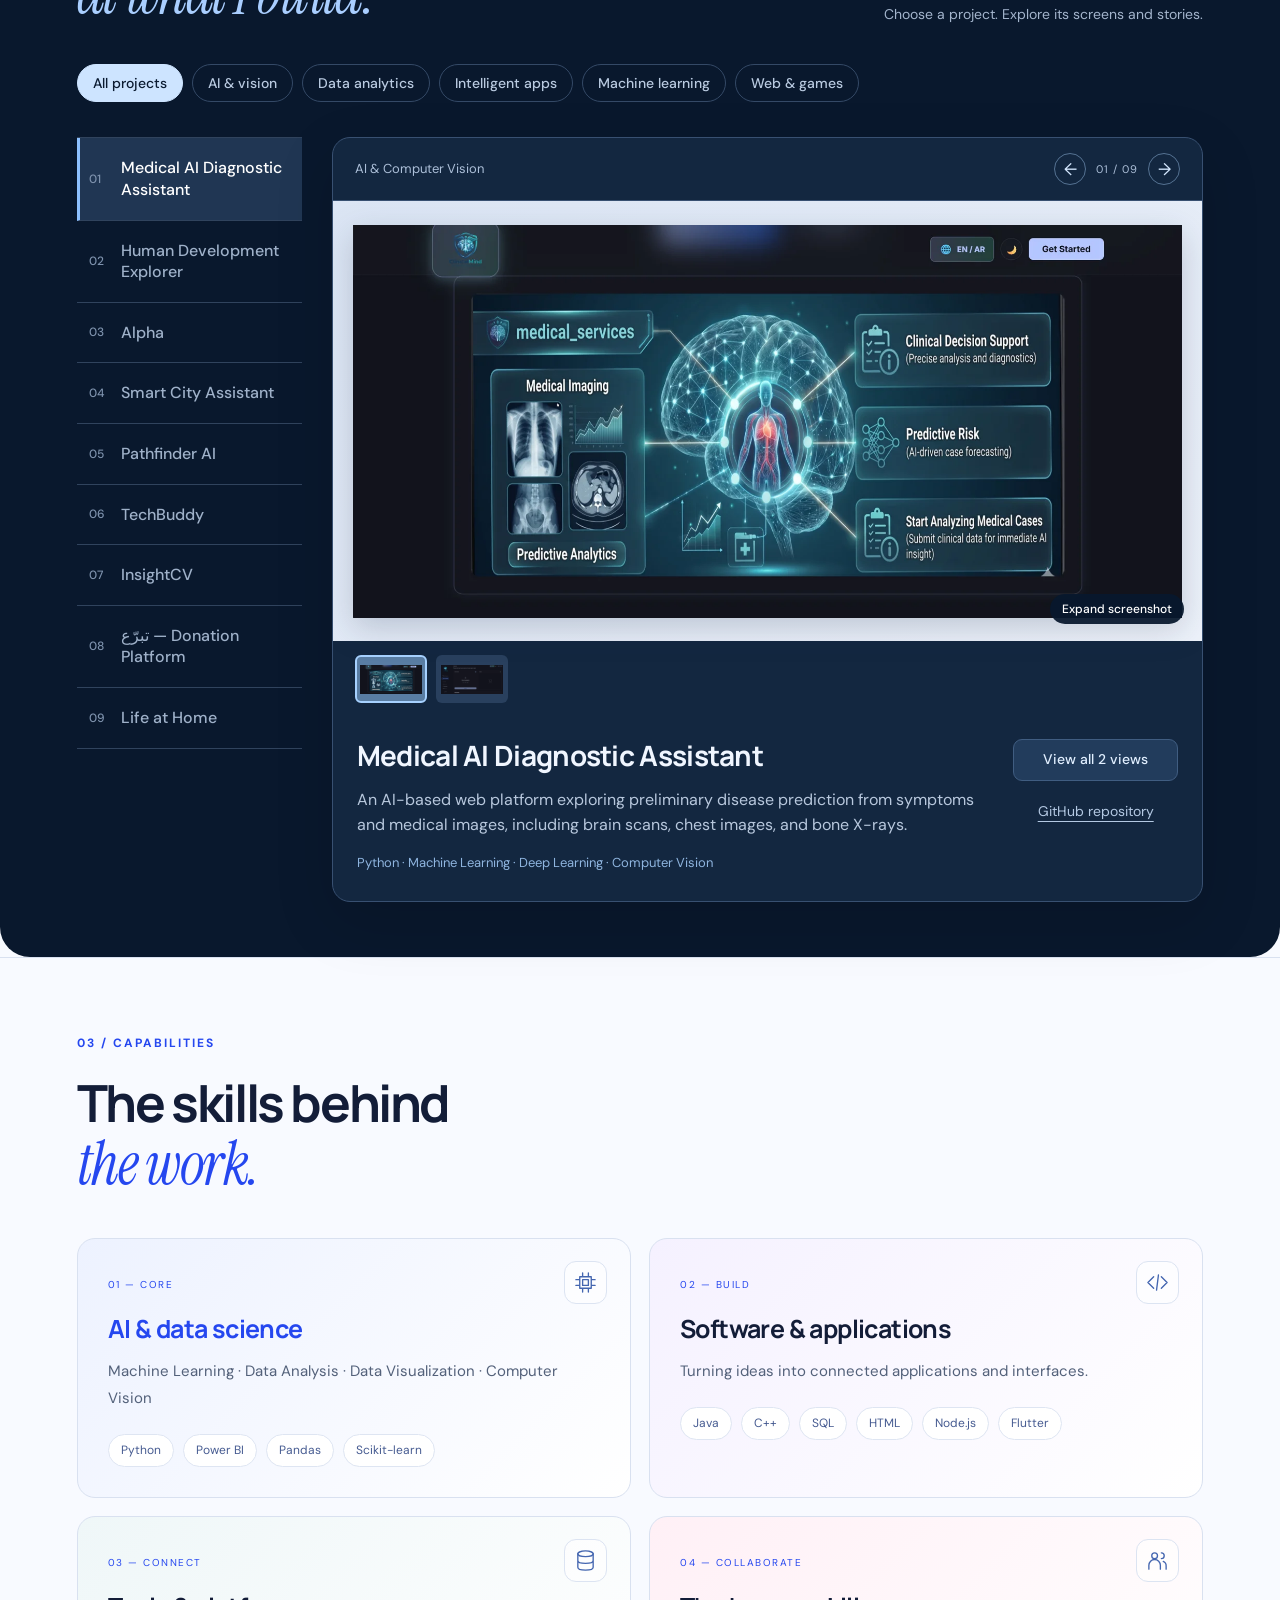
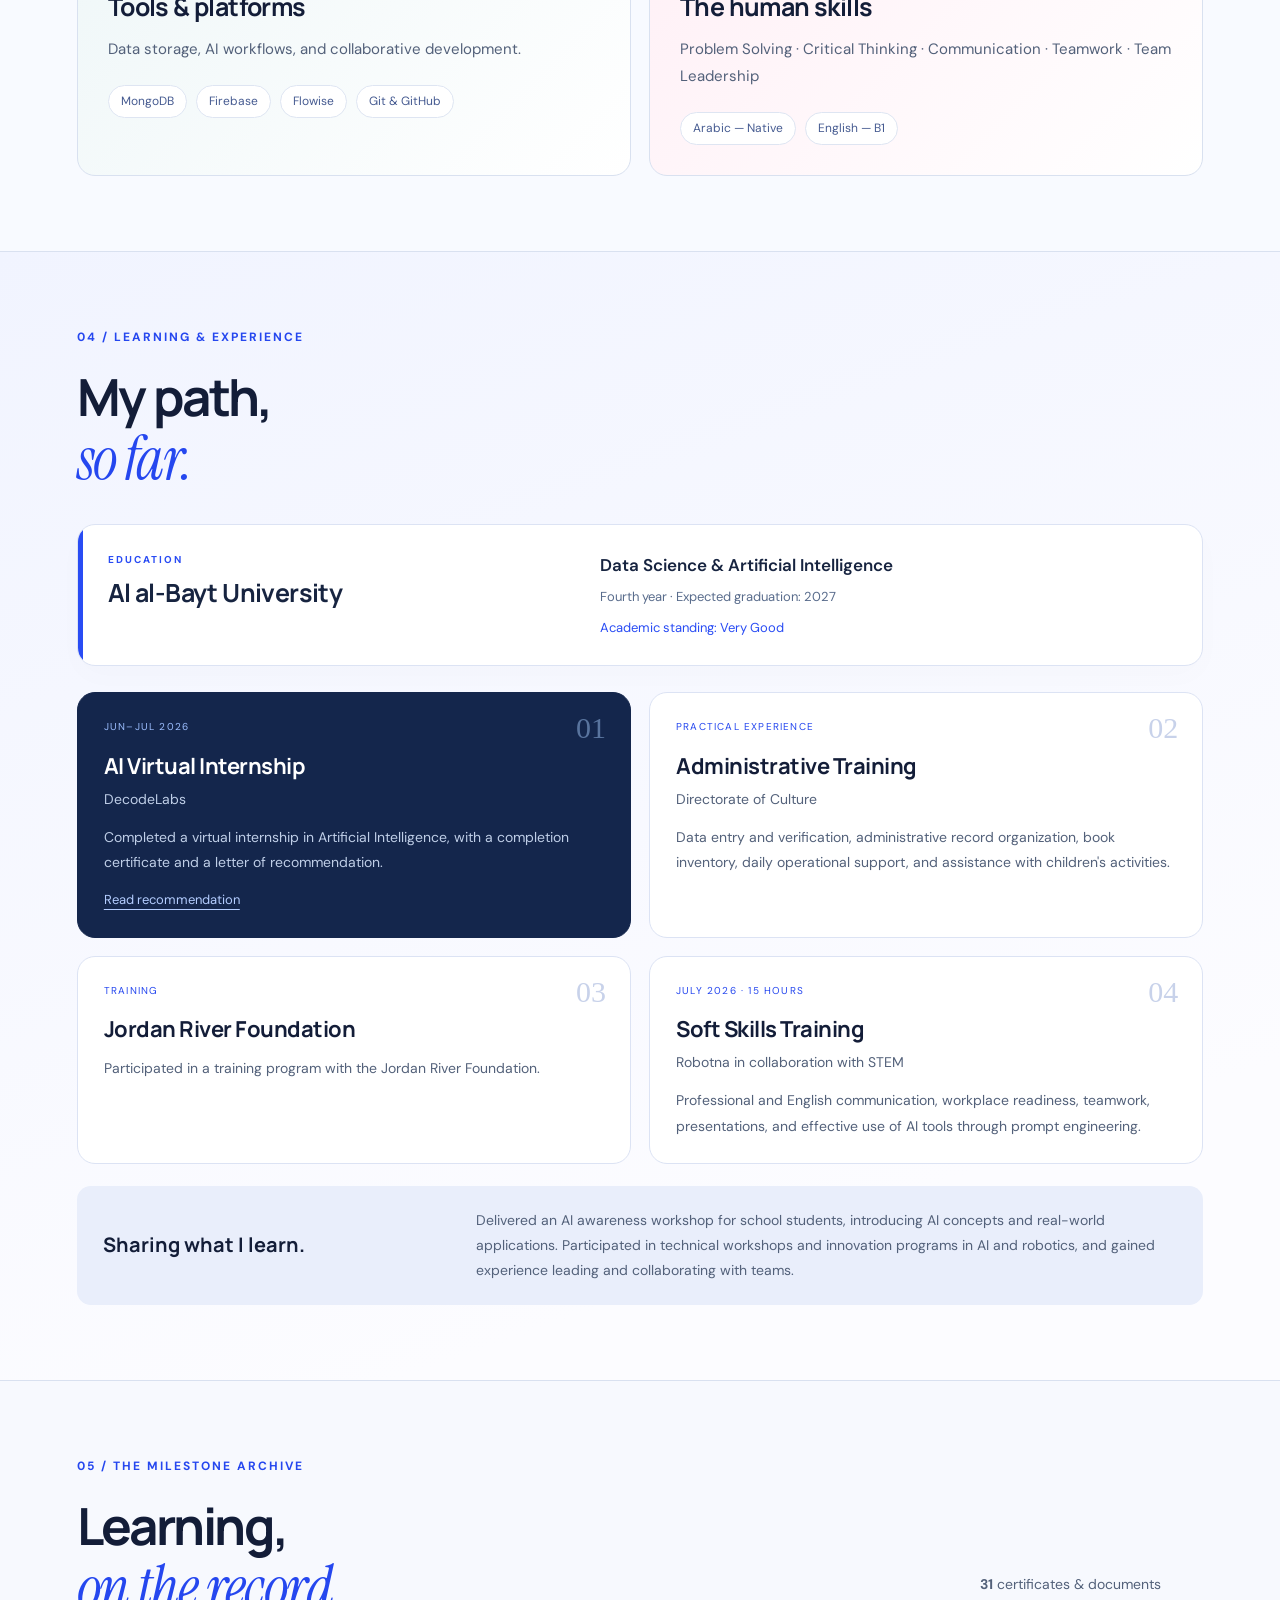
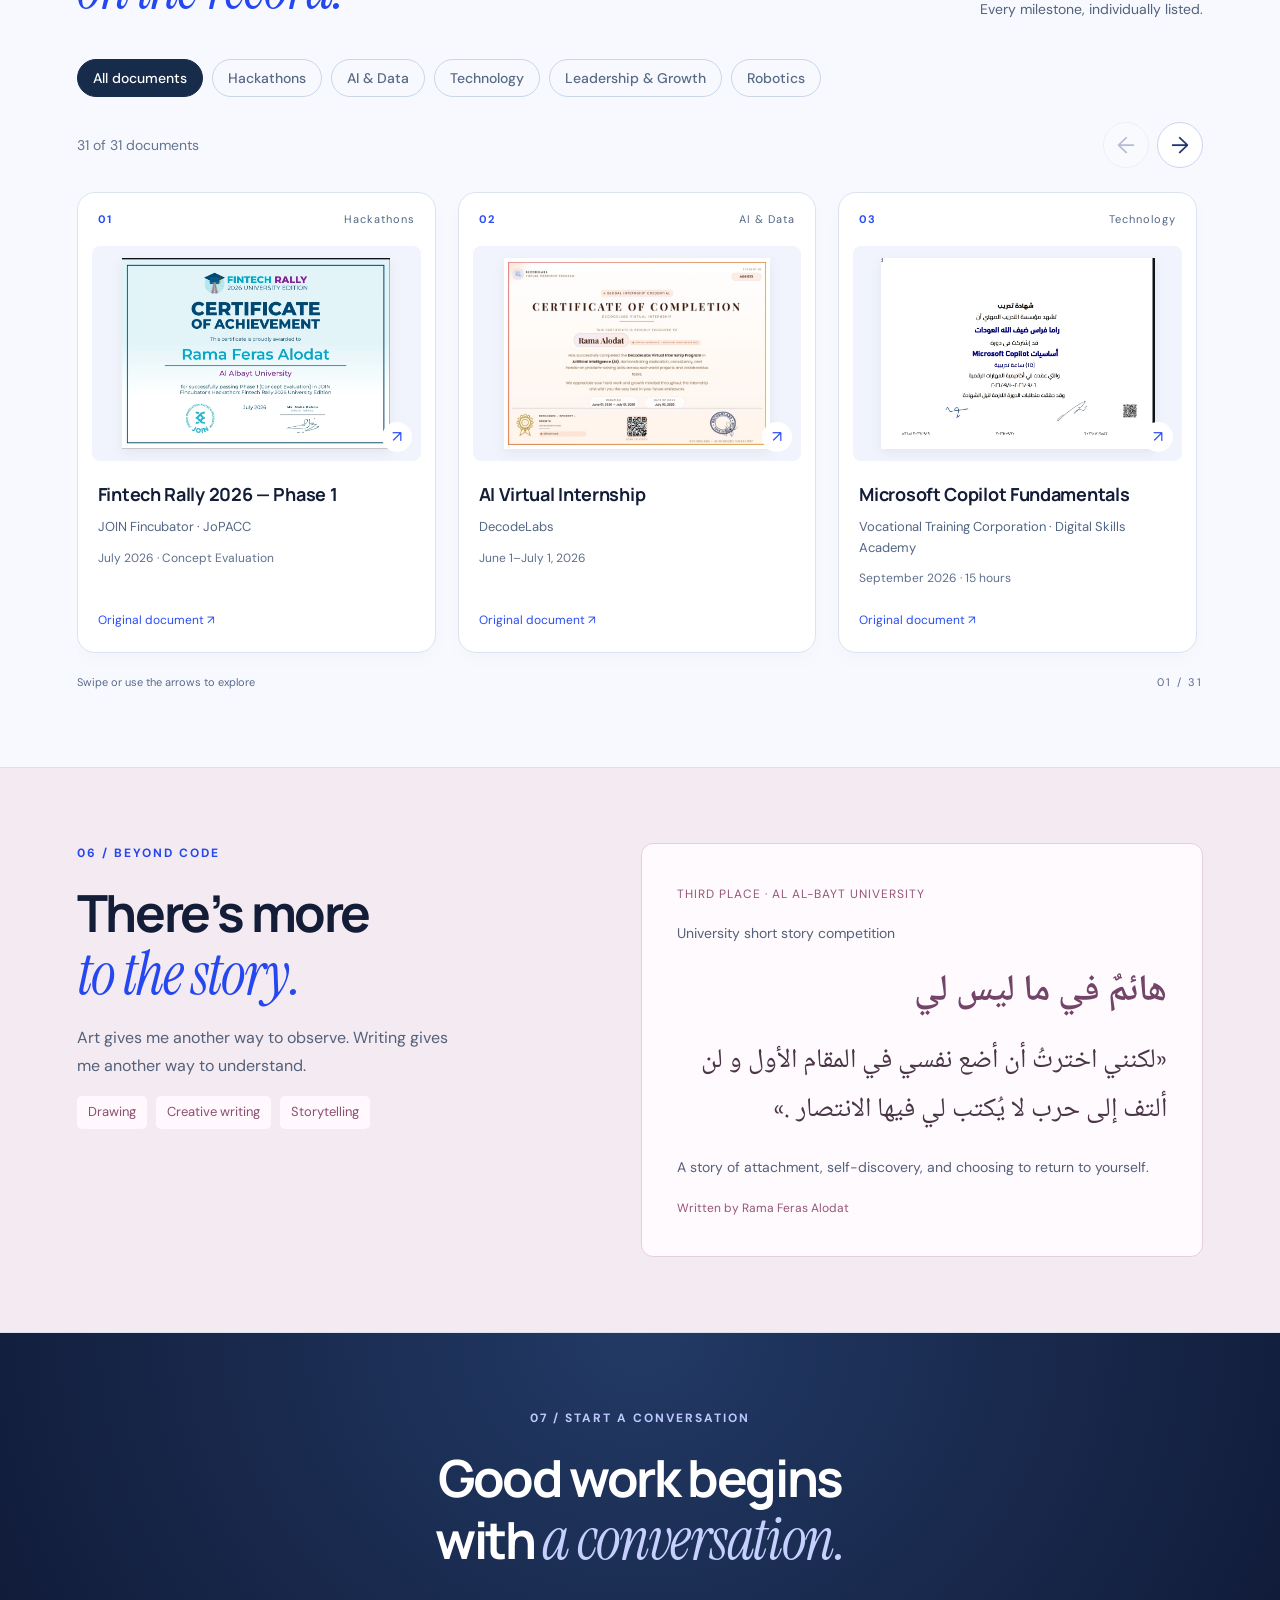
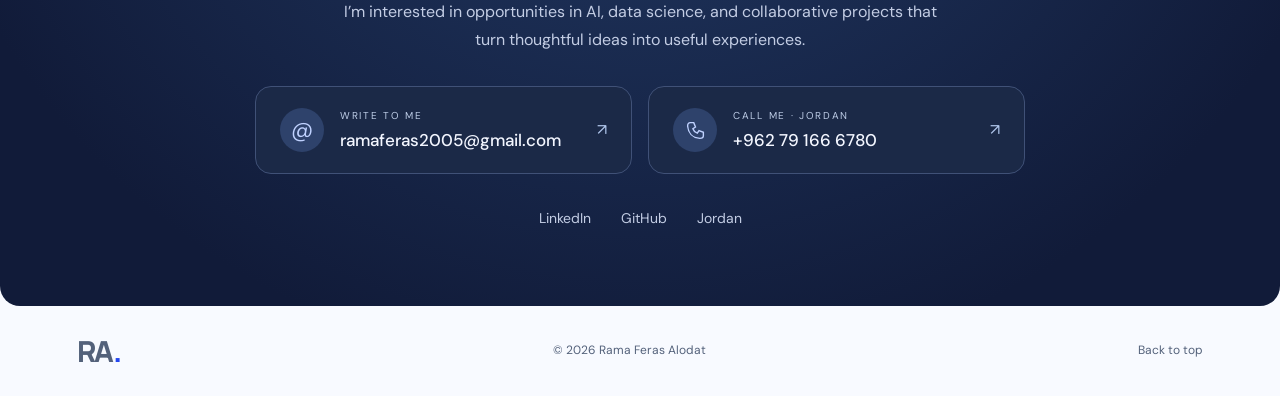
==== commit 6ed2efc1: "Polish navigation, skills and project browsing across themes" ====
--- a/index.html
+++ b/index.html
@@ -1,12 +1,12 @@
 <!DOCTYPE html>
 
-<html lang="en"><head><meta charset="utf-8"/><meta content="width=device-width, initial-scale=1" name="viewport"/><script>(()=>{let t;try{t=localStorage.getItem('rama-theme')}catch{}document.documentElement.dataset.theme=t==='dark'||t==='light'?t:matchMedia('(prefers-color-scheme: dark)').matches?'dark':'light'})();</script><meta content="Rama Feras Alodat — Data Science &amp; Artificial Intelligence. Explore medical AI, machine learning, full-stack applications, and data storytelling projects." name="description"/><meta content="#0b1020" name="theme-color"/><title>Rama Feras Alodat | Data Science &amp; AI</title><link href="favicon.svg" rel="icon" type="image/svg+xml"/><link href="style.css?v=7" rel="stylesheet"/></head><body>
-<a class="skip" href="#main">Skip to content</a><header><a aria-label="Rama Alodat home" class="brand" href="#home">RA<span>.</span></a><nav id="nav"><a href="#about">About</a><a href="#projects">Projects</a><a href="#skills">Skills</a><a href="#journey">Journey</a><a href="#certificates">Certificates</a><a href="#creative">Beyond code</a><a class="nav-contact" href="#contact">Let's connect</a></nav><div class="header-controls"><button aria-controls="nav" aria-expanded="false" class="menu">Menu</button><button aria-label="Switch to dark mode" aria-pressed="false" class="theme-toggle" id="theme-toggle" type="button"><span class="theme-moon"><svg aria-hidden="true" fill="none" stroke="currentColor" stroke-width="1.7" viewbox="0 0 24 24"><path d="M20.8 13.2A9 9 0 0 1 10.8 3.3 9 9 0 1 0 20.8 13.2Z"></path></svg></span><span class="theme-sun"><svg aria-hidden="true" fill="none" stroke="currentColor" stroke-width="1.7" viewbox="0 0 24 24"><circle cx="12" cy="12" r="4"></circle><path d="M12 2v2m0 16v2M2 12h2m16 0h2M5 5l1.4 1.4m11.2 11.2L19 19M5 19l1.4-1.4M17.6 6.4 19 5"></path></svg></span></button></div></header>
+<html lang="en"><head><meta charset="utf-8"/><meta content="width=device-width, initial-scale=1" name="viewport"/><script>(()=>{let t;try{t=localStorage.getItem('rama-theme')}catch{}document.documentElement.dataset.theme=t==='dark'||t==='light'?t:matchMedia('(prefers-color-scheme: dark)').matches?'dark':'light'})();</script><meta content="Rama Feras Alodat — Data Science &amp; Artificial Intelligence. Explore medical AI, machine learning, full-stack applications, and data storytelling projects." name="description"/><meta content="#0b1020" name="theme-color"/><title>Rama Feras Alodat | Data Science &amp; AI</title><link href="favicon.svg" rel="icon" type="image/svg+xml"/><link href="style.css?v=8" rel="stylesheet"/></head><body>
+<a class="skip" href="#main">Skip to content</a><header><a aria-label="Rama Alodat home" class="brand" href="#home">RA<span>.</span></a><nav id="nav"><a href="#about">About</a><a href="#projects">Projects</a><a href="#skills">Skills</a><a href="#journey">Journey</a><a href="#certificates">Certificates</a><a href="#creative">Beyond code</a><a class="nav-contact" href="#contact">Let's connect</a></nav><div class="header-controls"><button aria-controls="nav" aria-expanded="false" class="menu">Menu</button><button aria-label="Switch to dark mode" aria-pressed="false" class="theme-toggle" id="theme-toggle" type="button"><span class="theme-moon"><svg aria-hidden="true" fill="none" stroke="currentColor" stroke-width="1.7" viewbox="0 0 24 24"><path d="M20.8 13.2A9 9 0 0 1 10.8 3.3 9 9 0 1 0 20.8 13.2Z"></path></svg></span><span class="theme-sun"><svg aria-hidden="true" fill="none" stroke="currentColor" stroke-width="1.7" viewbox="0 0 24 24"><circle cx="12" cy="12" r="4"></circle><path d="M12 2v2m0 16v2M2 12h2m16 0h2M5 5l1.4 1.4m11.2 11.2L19 19M5 19l1.4-1.4M17.6 6.4 19 5"></path></svg></span></button></div><div aria-hidden="true" id="reading-progress"></div></header>
 <main id="main"><section class="hero" id="home"><div class="hero-copy"><p class="eyebrow">HELLO, I’M</p><p class="profession">Data Science &amp; Artificial Intelligence · Jordan</p><h1>Rama<br/><em>Alodat.</em></h1><p class="intro">I turn data into insight, and ideas into applications. Explore the things I build, the questions I ask, and the stories I tell.</p><div class="actions"><a class="button" href="#projects">Discover my projects</a><a class="button secondary" href="mailto:ramaferas2005@gmail.com">Let's talk</a></div><div class="hero-mini"><span>Machine learning</span><span>Computer vision</span><span>Data storytelling</span></div></div><figure class="hero-art"><img alt="Original glass sculpture combining cobalt ribbons, a rose orb, and fine data-like strands with a pencil" fetchpriority="high" height="800" src="assets/rama-hero.webp" width="1200"/><figcaption><span>WHERE DATA MEETS IMAGINATION</span><span>01 / A CREATIVE PERSPECTIVE</span></figcaption></figure><div class="hero-foot"><span>Ideas with purpose. Work with personality.</span><a href="https://github.com/Ramaalodat" rel="noopener noreferrer" target="_blank">GitHub</a><a href="https://www.linkedin.com/in/rama-alodat-686aa932a" rel="noopener noreferrer" target="_blank">LinkedIn</a></div></section>
 <section class="section about" id="about"><div><p class="eyebrow">01 / A LITTLE ABOUT ME</p><h2>Curious by nature.<br/><em>Creative by instinct.</em></h2></div><div class="about-copy"><p>I’m Rama, based in Jordan, with a background in Data Science and Artificial Intelligence at Al al-Bayt University. I enjoy building practical AI applications, exploring data, and making complex ideas easier to understand.</p><p>My projects span medical AI, smart city prediction, travel assistance, chatbots, and career support. Working in teams has taught me to communicate clearly, solve problems collaboratively, and take the lead when a project needs direction.</p><p>Drawing and writing shape how I approach technology: with attention to detail, a sense of story, and curiosity about the people on the other side of the screen.</p><div class="about-tags"><span>Machine learning</span><span>Computer vision</span><span>Data storytelling</span></div></div></section>
-<section class="section" id="projects"><div class="section-heading"><div><p class="eyebrow">02 / THE PROJECT STUDIO</p><h2>A closer look<br/><em>at what I build.</em></h2></div><p>Choose a project. Explore its screens and stories.</p></div><div aria-label="Project categories" class="studio-filters" role="group"></div><div class="project-studio"><div aria-label="Choose a project" class="project-directory"></div><div class="project-stage"><div class="stage-top"><span id="stage-kind"></span><span id="stage-number"></span></div><button aria-label="Open project gallery" id="stage-preview"></button><div id="stage-thumbnails"></div><div class="stage-caption"><div><h3 id="stage-title"></h3><p id="stage-description"></p><p id="stage-tech"></p></div><div id="stage-actions"></div></div></div></div><p aria-live="polite" class="sr-only" id="project-status"></p></section>
-<section class="section" id="skills"><p class="eyebrow">03 / CAPABILITIES</p><h2>The skills behind<br/><em>the work.</em></h2><div class="skill-grid"><article class="skill primary"><span class="skill-no">01 — CORE</span><h3>AI &amp; data science</h3><p>Machine Learning · Data Analysis · Data Visualization · Computer Vision</p><div class="pill-row"><span>Python</span><span>Power BI</span><span>Pandas</span><span>Scikit-learn</span></div></article><article class="skill"><span class="skill-no">02 — BUILD</span><h3>Software &amp; applications</h3><p>Turning ideas into connected applications and interfaces.</p><div class="pill-row"><span>Java</span><span>C++</span><span>SQL</span><span>HTML</span><span>Node.js</span><span>Flutter</span></div></article><article class="skill"><span class="skill-no">03 — CONNECT</span><h3>Tools &amp; platforms</h3><p>Data storage, AI workflows, and collaborative development.</p><div class="pill-row"><span>MongoDB</span><span>Firebase</span><span>Flowise</span><span>Git &amp; GitHub</span></div></article><article class="skill"><span class="skill-no">04 — COLLABORATE</span><h3>The human skills</h3><p>Problem Solving · Critical Thinking · Communication · Teamwork · Team Leadership</p><div class="pill-row"><span>Arabic — Native</span><span>English — B1</span></div></article></div></section>
+<section class="section" id="projects"><div class="section-heading"><div><p class="eyebrow">02 / THE PROJECT STUDIO</p><h2>A closer look<br/><em>at what I build.</em></h2></div><p>Choose a project. Explore its screens and stories.</p></div><div aria-label="Project categories" class="studio-filters" role="group"></div><div class="project-studio"><div aria-label="Choose a project" class="project-directory"></div><div class="project-stage"><div class="stage-top"><span id="stage-kind"></span><div class="stage-navigation"><button aria-label="Previous project" id="project-prev" type="button">←</button><span id="stage-number"></span><button aria-label="Next project" id="project-next" type="button">→</button></div></div><button aria-label="Open project gallery" id="stage-preview"></button><div id="stage-thumbnails"></div><div class="stage-caption"><div><h3 id="stage-title"></h3><p id="stage-description"></p><p id="stage-tech"></p></div><div id="stage-actions"></div></div></div></div><p aria-live="polite" class="sr-only" id="project-status"></p></section>
+<section class="section" id="skills"><p class="eyebrow">03 / CAPABILITIES</p><h2>The skills behind<br/><em>the work.</em></h2><div class="skill-grid"><article class="skill primary"><span aria-hidden="true" class="skill-symbol"><svg fill="none" stroke="currentColor" stroke-linecap="round" stroke-linejoin="round" stroke-width="1.4" viewbox="0 0 24 24"><path d="M6 6h12v12H6zM9 9h6v6H9zM9 2v4m6-4v4M9 18v4m6-4v4M2 9h4m-4 6h4m12-6h4m-4 6h4"></path></svg></span><span class="skill-no">01 — CORE</span><h3>AI &amp; data science</h3><p>Machine Learning · Data Analysis · Data Visualization · Computer Vision</p><div class="pill-row"><span>Python</span><span>Power BI</span><span>Pandas</span><span>Scikit-learn</span></div></article><article class="skill"><span aria-hidden="true" class="skill-symbol"><svg fill="none" stroke="currentColor" stroke-linecap="round" stroke-linejoin="round" stroke-width="1.4" viewbox="0 0 24 24"><path d="m8 6-6 6 6 6m8-12 6 6-6 6m-3-14-2 16"></path></svg></span><span class="skill-no">02 — BUILD</span><h3>Software &amp; applications</h3><p>Turning ideas into connected applications and interfaces.</p><div class="pill-row"><span>Java</span><span>C++</span><span>SQL</span><span>HTML</span><span>Node.js</span><span>Flutter</span></div></article><article class="skill"><span aria-hidden="true" class="skill-symbol"><svg fill="none" stroke="currentColor" stroke-linecap="round" stroke-linejoin="round" stroke-width="1.4" viewbox="0 0 24 24"><ellipse cx="12" cy="5" rx="8" ry="3"></ellipse><path d="M4 5v14c0 4 16 4 16 0V5M4 12c0 4 16 4 16 0"></path></svg></span><span class="skill-no">03 — CONNECT</span><h3>Tools &amp; platforms</h3><p>Data storage, AI workflows, and collaborative development.</p><div class="pill-row"><span>MongoDB</span><span>Firebase</span><span>Flowise</span><span>Git &amp; GitHub</span></div></article><article class="skill"><span aria-hidden="true" class="skill-symbol"><svg fill="none" stroke="currentColor" stroke-linecap="round" stroke-linejoin="round" stroke-width="1.4" viewbox="0 0 24 24"><circle cx="9" cy="7" r="3"></circle><path d="M3 21v-4a6 6 0 0 1 12 0v4M16 4a3 3 0 0 1 0 6m2 3a5 5 0 0 1 3 5v3"></path></svg></span><span class="skill-no">04 — COLLABORATE</span><h3>The human skills</h3><p>Problem Solving · Critical Thinking · Communication · Teamwork · Team Leadership</p><div class="pill-row"><span>Arabic — Native</span><span>English — B1</span></div></article></div></section>
 <section class="section" id="journey"><div class="section-heading"><div><p class="eyebrow">04 / LEARNING &amp; EXPERIENCE</p><h2>My path,<br/><em>so far.</em></h2></div></div><div class="journey-grid"><article class="education"><span class="eyebrow">EDUCATION</span><h3>Al al-Bayt University</h3><p class="degree">Data Science &amp; Artificial Intelligence</p><p>Fourth year · Expected graduation: 2027</p><span class="grade">Academic standing: Very Good</span></article><div class="timeline"><article><span>JUN–JUL 2026</span><h3>AI Virtual Internship</h3><h4>DecodeLabs</h4><p>Completed a virtual internship in Artificial Intelligence, with a completion certificate and a letter of recommendation.</p><a class="text-link" href="certificates/Letter_of_Recommendation.pdf" rel="noopener noreferrer" target="_blank">Read recommendation</a></article><article><span>PRACTICAL EXPERIENCE</span><h3>Administrative Training</h3><h4>Directorate of Culture</h4><p>Data entry and verification, administrative record organization, book inventory, daily operational support, and assistance with children's activities.</p></article><article><span>TRAINING</span><h3>Jordan River Foundation</h3><p>Participated in a training program with the Jordan River Foundation.</p></article><article><span>JULY 2026 · 15 HOURS</span><h3>Soft Skills Training</h3><h4>Robotna in collaboration with STEM</h4><p>Professional and English communication, workplace readiness, teamwork, presentations, and effective use of AI tools through prompt engineering.</p></article></div></div><div class="leadership"><h3>Sharing what I learn.</h3><p>Delivered an AI awareness workshop for school students, introducing AI concepts and real-world applications. Participated in technical workshops and innovation programs in AI and robotics, and gained experience leading and collaborating with teams.</p></div></section>
 <section class="section" id="certificates"><div class="section-heading"><div><p class="eyebrow">05 / THE MILESTONE ARCHIVE</p><h2>Learning,<br/><em>on the record.</em></h2></div><p><strong id="cert-total">31</strong> certificates &amp; documents<br/>Every milestone, individually listed.</p></div><div aria-label="Certificate categories" class="certificate-filters" role="group"></div><div class="certificate-rail-toolbar"><p aria-live="polite" class="cert-result-count"></p><div class="certificate-arrows"><button aria-label="Previous certificates" id="cert-back">←</button><button aria-label="Next certificates" id="cert-forward">→</button></div></div><div aria-label="Certificate carousel, scroll left or right" id="certificate-rail" tabindex="0"></div><div class="certificate-rail-footer"><span>Swipe or use the arrows to explore</span><span aria-live="polite" id="cert-position"></span></div></section>
 <section class="section creative" id="creative"><div><p class="eyebrow">06 / BEYOND CODE</p><h2>There’s more<br/><em>to the story.</em></h2><p>Art gives me another way to observe. Writing gives me another way to understand.</p><div class="pill-row"><span>Drawing</span><span>Creative writing</span><span>Storytelling</span></div></div><article class="writing"><span class="award">THIRD PLACE · AL AL-BAYT UNIVERSITY</span><p class="award-context">University short story competition</p><h3 dir="rtl" lang="ar">هائمٌ في ما ليس لي</h3><blockquote dir="rtl" lang="ar">«لكنني اخترتُ أن أضع نفسي في المقام الأول و لن ألتف إلى حرب لا يُكتب لي فيها الانتصار .»</blockquote><p>A story of attachment, self-discovery, and choosing to return to yourself.</p><span class="signature">Written by Rama Feras Alodat</span></article></section>
-<section class="section contact" id="contact"><p class="eyebrow">07 / START A CONVERSATION</p><h2>Good work begins<br/>with <em>a conversation.</em></h2><p>I’m interested in opportunities in AI, data science, and collaborative projects that turn thoughtful ideas into useful experiences.</p><div class="contact-methods"><a class="contact-method" href="mailto:ramaferas2005@gmail.com"><span aria-hidden="true" class="contact-icon mail">@</span><span><small>Write to me</small><strong>ramaferas2005@gmail.com</strong></span><span aria-hidden="true" class="contact-arrow">↗</span></a><a class="contact-method" href="tel:+962791666780"><span class="contact-icon"><svg aria-hidden="true" fill="none" stroke="currentColor" stroke-width="1.6" viewbox="0 0 24 24"><path d="M6 3h4l2 5-3 2c1 3 2 4 5 5l2-3 5 2v4c0 2-2 3-4 3C8 20 4 16 3 7c0-2 1-4 3-4Z"></path></svg></span><span><small>Call me · Jordan</small><strong dir="ltr">+962 79 166 6780</strong></span><span aria-hidden="true" class="contact-arrow">↗</span></a></div><div class="contact-links"><a href="https://www.linkedin.com/in/rama-alodat-686aa932a" rel="noopener noreferrer" target="_blank">LinkedIn</a><a href="https://github.com/Ramaalodat" rel="noopener noreferrer" target="_blank">GitHub</a><span>Jordan</span></div></section></main><footer><a class="brand" href="#home">RA<span>.</span></a><span>© 2026 Rama Feras Alodat</span><a href="#home">Back to top</a></footer><dialog aria-label="Project and certificate gallery" id="gallery-dialog"><div class="dialog-toolbar"><h3 id="gallery-title">Gallery</h3><button autofocus="" id="gallery-close">Close</button><a hidden="" id="gallery-original" rel="noopener noreferrer" target="_blank">Open original document</a></div><div id="gallery-media"></div><div class="gallery-controls"><button id="gallery-prev">Previous</button><span aria-live="polite" id="gallery-count"></span><button id="gallery-next">Next</button></div></dialog><script src="script.js?v=7"></script></body></html>+<section class="section contact" id="contact"><p class="eyebrow">07 / START A CONVERSATION</p><h2>Good work begins<br/>with <em>a conversation.</em></h2><p>I’m interested in opportunities in AI, data science, and collaborative projects that turn thoughtful ideas into useful experiences.</p><div class="contact-methods"><a class="contact-method" href="mailto:ramaferas2005@gmail.com"><span aria-hidden="true" class="contact-icon mail">@</span><span><small>Write to me</small><strong>ramaferas2005@gmail.com</strong></span><span aria-hidden="true" class="contact-arrow">↗</span></a><a class="contact-method" href="tel:+962791666780"><span class="contact-icon"><svg aria-hidden="true" fill="none" stroke="currentColor" stroke-width="1.6" viewbox="0 0 24 24"><path d="M6 3h4l2 5-3 2c1 3 2 4 5 5l2-3 5 2v4c0 2-2 3-4 3C8 20 4 16 3 7c0-2 1-4 3-4Z"></path></svg></span><span><small>Call me · Jordan</small><strong dir="ltr">+962 79 166 6780</strong></span><span aria-hidden="true" class="contact-arrow">↗</span></a></div><div class="contact-links"><a href="https://www.linkedin.com/in/rama-alodat-686aa932a" rel="noopener noreferrer" target="_blank">LinkedIn</a><a href="https://github.com/Ramaalodat" rel="noopener noreferrer" target="_blank">GitHub</a><span>Jordan</span></div></section></main><footer><a class="brand" href="#home">RA<span>.</span></a><span>© 2026 Rama Feras Alodat</span><a href="#home">Back to top</a></footer><dialog aria-label="Project and certificate gallery" id="gallery-dialog"><div class="dialog-toolbar"><h3 id="gallery-title">Gallery</h3><button autofocus="" id="gallery-close">Close</button><a hidden="" id="gallery-original" rel="noopener noreferrer" target="_blank">Open original document</a></div><div id="gallery-media"></div><div class="gallery-controls"><button id="gallery-prev">Previous</button><span aria-live="polite" id="gallery-count"></span><button id="gallery-next">Next</button></div></dialog><script src="script.js?v=8"></script></body></html>
--- a/style.css
+++ b/style.css
@@ -79,3 +79,34 @@
 [data-theme="dark"] #gallery-media{background:#25324a}
 @media(max-width:1100px){nav{gap:12px}.nav-contact{padding:7px 12px}}
 @media(max-width:780px){header>.header-controls{margin-left:auto}.header-controls .menu{display:block}.theme-toggle{width:40px;height:40px}.contact-methods{flex-direction:column;margin:26px 0}.contact-method{min-width:0;padding:18px}.contact-method strong{font-size:16px}[data-theme="dark"] nav{background:#141e31}[data-theme="dark"] .hero-art img{box-shadow:10px 12px 0 #1d2c48}}
+
+/* Editorial polish */
+header{position:sticky;top:0;z-index:40;background:rgba(248,250,255,.92);backdrop-filter:blur(18px);-webkit-backdrop-filter:blur(18px);border-bottom:1px solid var(--line);padding-top:15px;padding-bottom:15px}
+#reading-progress{position:absolute;left:0;right:0;bottom:-1px;height:2px;background:var(--blue);transform:scaleX(0);transform-origin:left;pointer-events:none}
+nav a{position:relative;transition:color .2s}nav a.current{color:var(--blue)}nav a.current:not(.nav-contact):after{content:'';position:absolute;width:4px;height:4px;border-radius:50%;background:var(--blue);bottom:-7px;left:50%}
+.hero{background:radial-gradient(ellipse at 76% 24%,#eaf0ff80,transparent 65%)}.about{gap:70px}.about-copy{max-width:620px}.about-copy p{line-height:1.85}.hero-art img{box-shadow:12px 14px 0 #e3e9ff}
+.skill-grid{gap:18px;border:0}.skill,.skill:nth-child(even){padding:30px;border:1px solid var(--line);border-radius:18px;background:#fff;position:relative;overflow:hidden;transition:border-color .2s,box-shadow .2s,transform .2s}
+.skill:hover{border-color:#a9b9e9;box-shadow:0 12px 28px #1a2b5609;transform:translateY(-3px)}
+.skill.primary{background:linear-gradient(135deg,#edf2ff,#fff)}.skill:nth-child(2){background:linear-gradient(135deg,#f5f1ff,#fff)}.skill:nth-child(3){background:linear-gradient(135deg,#eff7f8,#fff)}.skill:nth-child(4){background:linear-gradient(135deg,#fff0f6,#fff)}
+.skill h3{font-size:25px;max-width:90%;letter-spacing:-.6px}.skill p{font-size:15px;line-height:1.8}.skill-no{font-size:10px;letter-spacing:1.5px}.skill-symbol{position:absolute;top:22px;right:23px;background:#fff9;color:#4466b0;width:43px;height:43px;display:grid;place-items:center;border:1px solid #dce4f2;border-radius:12px}.skill-symbol svg{width:23px;height:23px}.skill .pill-row{margin-top:22px}.skill .pill-row span{background:#fff;border:1px solid #dee5f2;font-size:12px;border-radius:20px;padding:5px 12px}
+.stage-navigation{display:flex;align-items:center;gap:10px}.stage-navigation button{width:32px;height:32px;display:grid;place-items:center;border:1px solid #557292;border-radius:50%;background:transparent;color:#d5e8ff;font-size:17px;cursor:pointer}.stage-navigation button:hover{background:#315074}
+.stage-top{align-items:center}#stage-number{font-size:11px;letter-spacing:1px}
+#stage-preview{background:linear-gradient(145deg,#dbe5f4,#edf2fa);padding:20px}
+#stage-thumbnails:empty{display:none}.project-stage{box-shadow:0 20px 60px #0002}.studio-action:hover{background:#355375}.studio-action.primary:hover{background:#e5f1ff}.stage-caption{padding-top:22px}
+.rail-certificate{transition:border-color .2s,box-shadow .2s}.rail-certificate:hover{border-color:#a8bae5;box-shadow:0 10px 24px #2133650c}
+.rail-card-top{color:#536684}.rail-cert-meta p{color:#536684}.rail-cert-meta small{color:#5f708d}.certificate-rail-footer{color:#586b8a}.education p:not(.degree){color:#596c8c}
+.contact{position:relative;background:radial-gradient(ellipse at 50% 0%,#223a65,#111b39 80%)}
+[data-theme="dark"] header{background:rgba(11,18,32,.93)}
+[data-theme="dark"] .hero{background:radial-gradient(ellipse at 76% 24%,#14274b66,transparent 65%)}
+[data-theme="dark"] .skill,[data-theme="dark"] .skill:nth-child(even){background:#141e31;border-color:#2b3951}
+[data-theme="dark"] .skill.primary{background:linear-gradient(135deg,#1b2b4b,#141e31)}
+[data-theme="dark"] .skill:nth-child(2){background:linear-gradient(135deg,#27243c,#141e31)}
+[data-theme="dark"] .skill:nth-child(3){background:linear-gradient(135deg,#182f36,#141e31)}
+[data-theme="dark"] .skill:nth-child(4){background:linear-gradient(135deg,#32243a,#141e31)}
+[data-theme="dark"] .skill-symbol{background:#1c2c48;color:#b6caff;border-color:#40516e}
+[data-theme="dark"] .skill .pill-row span{background:#18263e;border-color:#3a4b67;color:#c3d2ec}
+[data-theme="dark"] .skill:hover{border-color:#6178a4}
+[data-theme="dark"] #stage-preview{background:linear-gradient(145deg,#26354c,#1d2b42)}
+[data-theme="dark"] .contact{background:radial-gradient(ellipse at 50% 0%,#203353,#101c32 80%)}
+@media(max-width:1100px){.about{gap:40px}}
+@media(max-width:780px){header{padding-top:12px;padding-bottom:12px}nav{top:72px;box-shadow:0 20px 40px #0b163826}nav a.current:not(.nav-contact):after{left:-11px;bottom:50%}.skill,.skill:nth-child(even){padding:25px}.skill h3{font-size:23px}.skill-symbol{top:18px;right:18px;width:36px;height:36px}.skill-symbol svg{width:20px;height:20px}.skill p{font-size:15px}.skill-grid{gap:14px}.about{gap:25px}#stage-preview{height:280px;padding:12px}.stage-caption{padding-top:18px}.stage-navigation{gap:8px}.stage-top{padding:12px}.stage-navigation button{width:34px;height:34px}.hero-art img{box-shadow:10px 12px 0 #e3e9ff}}
